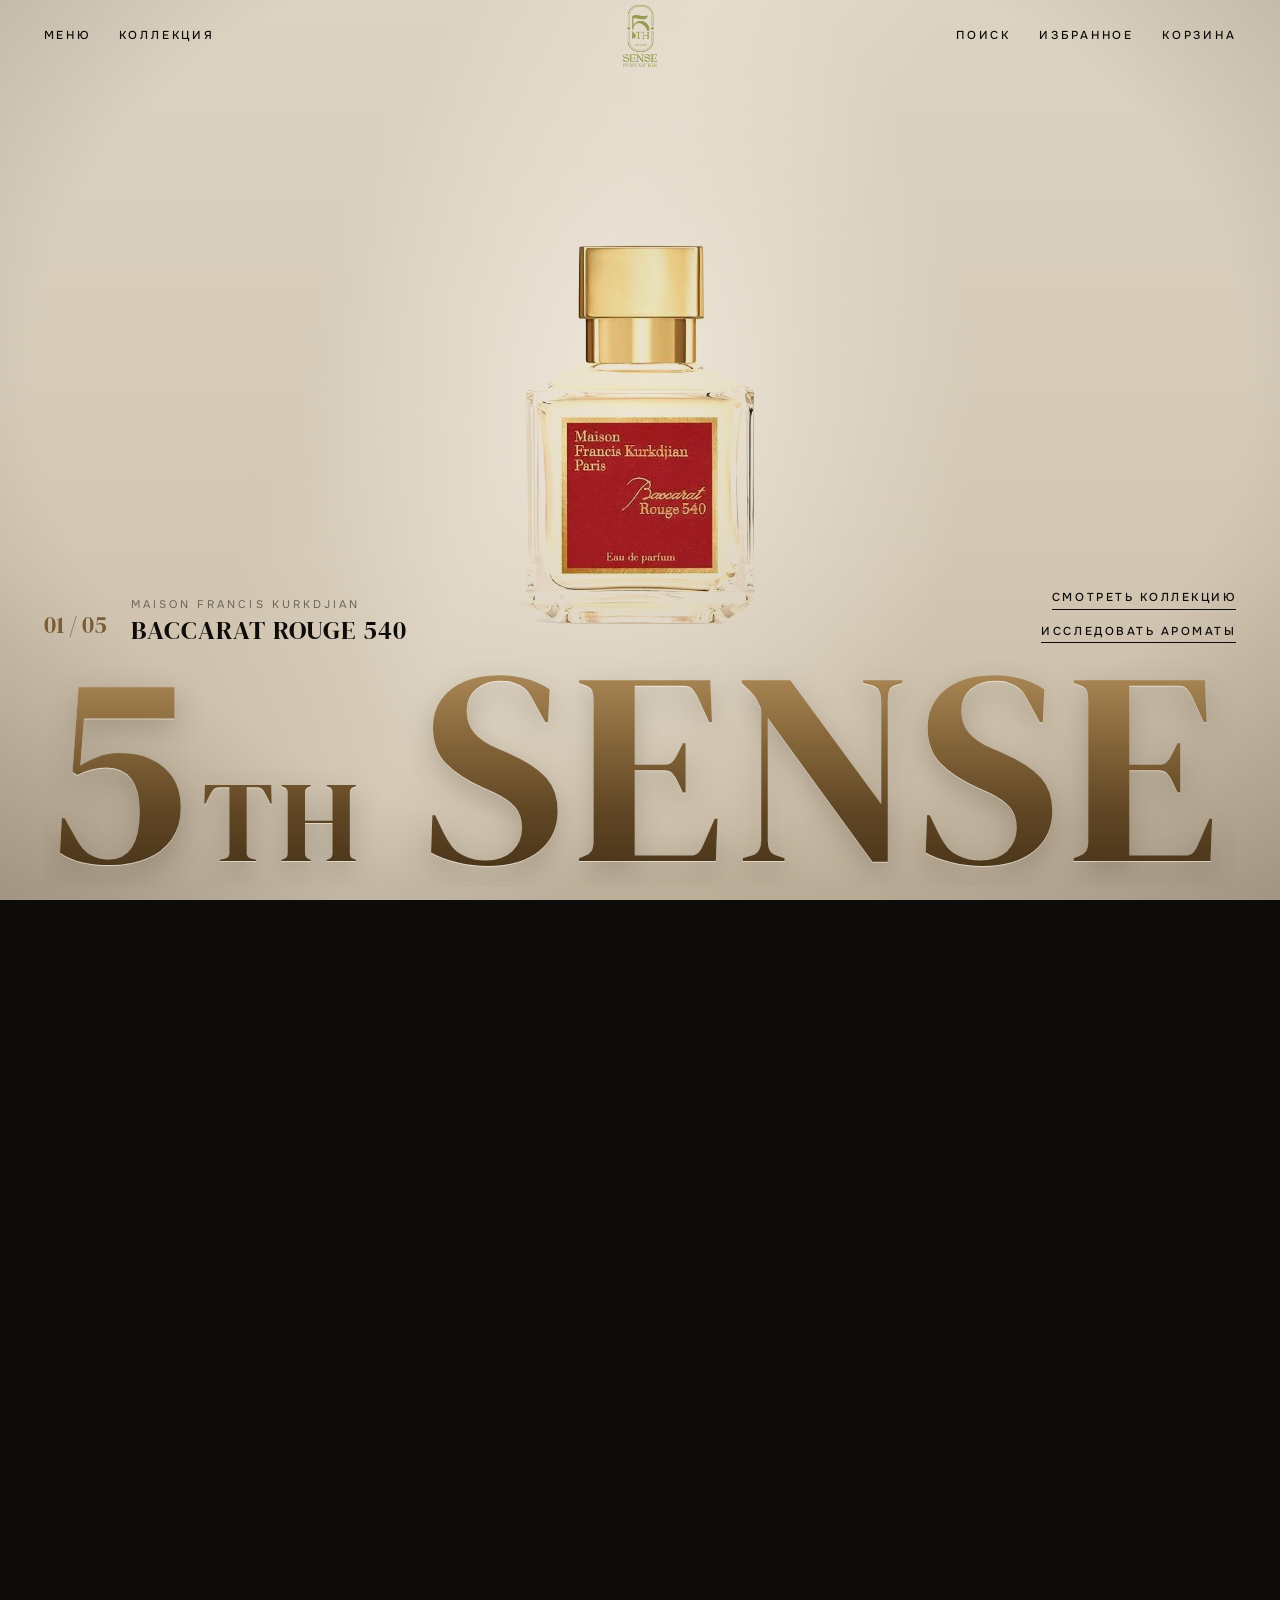
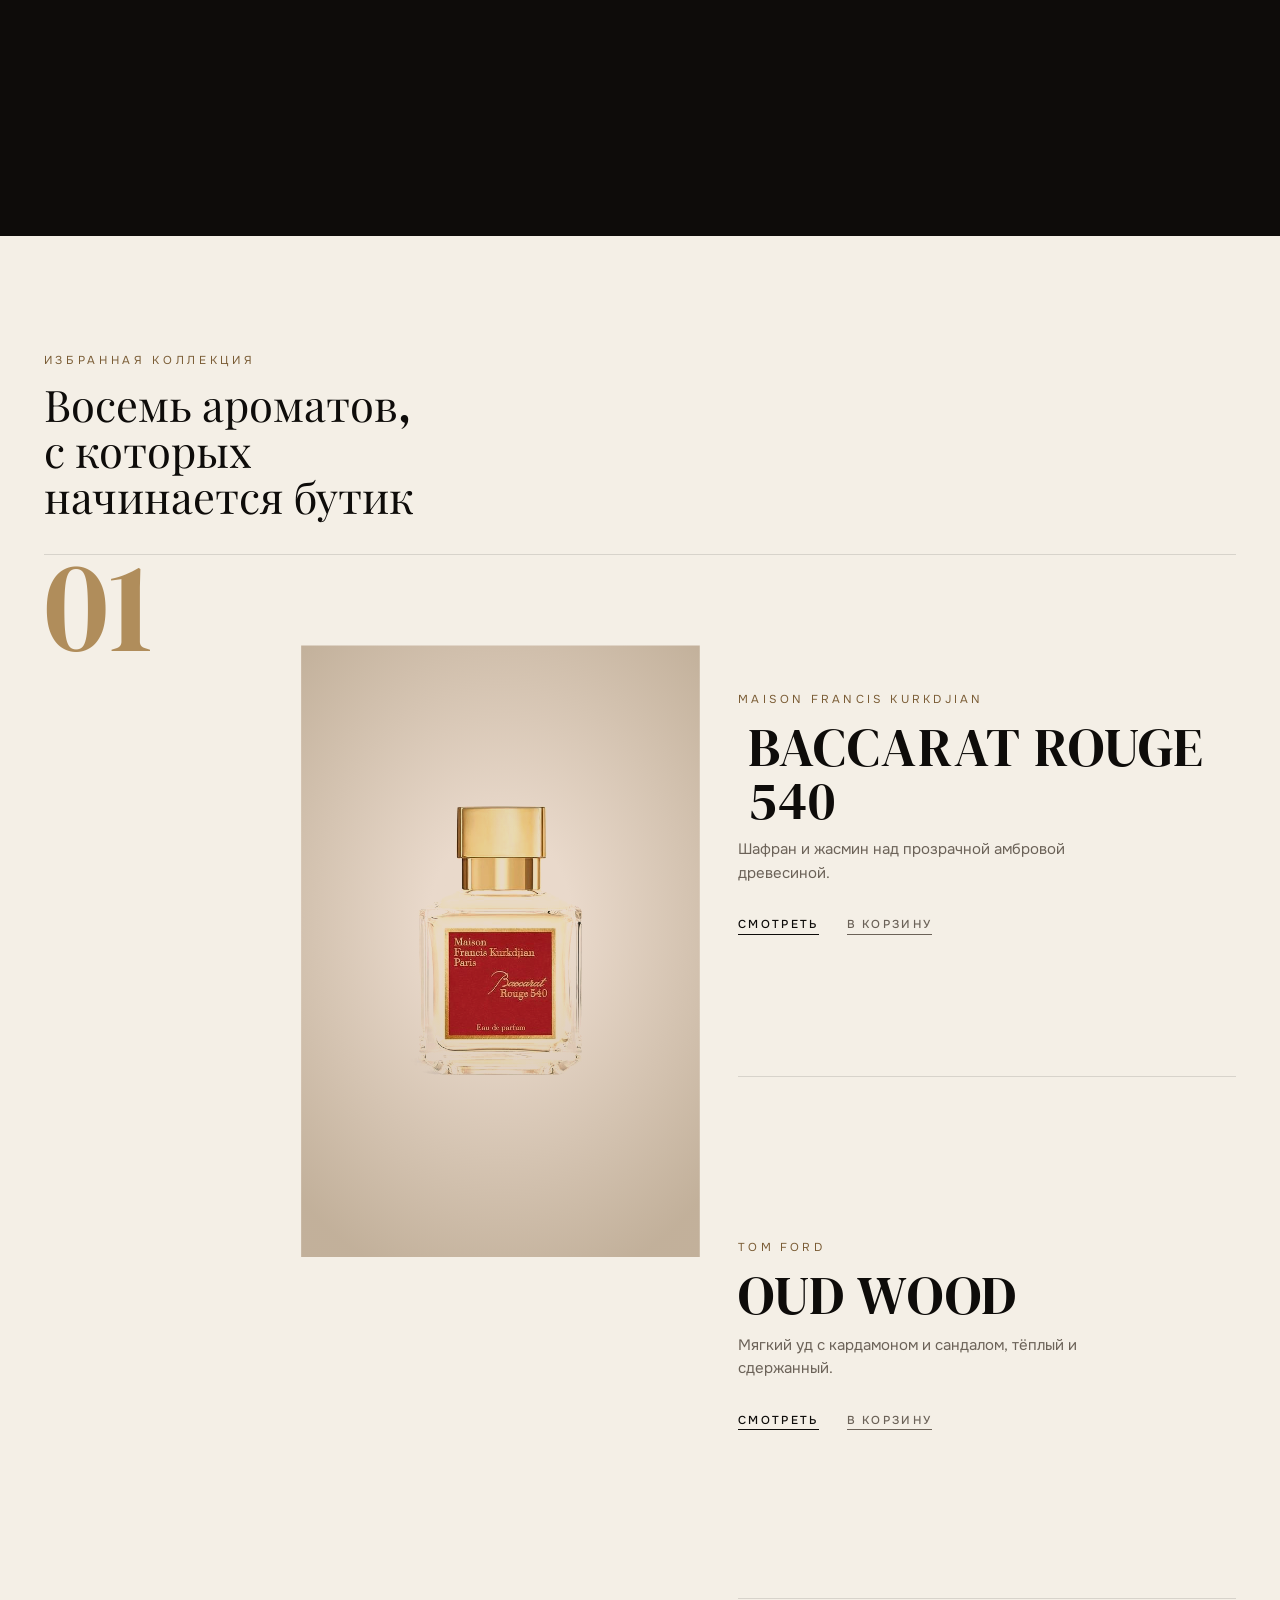
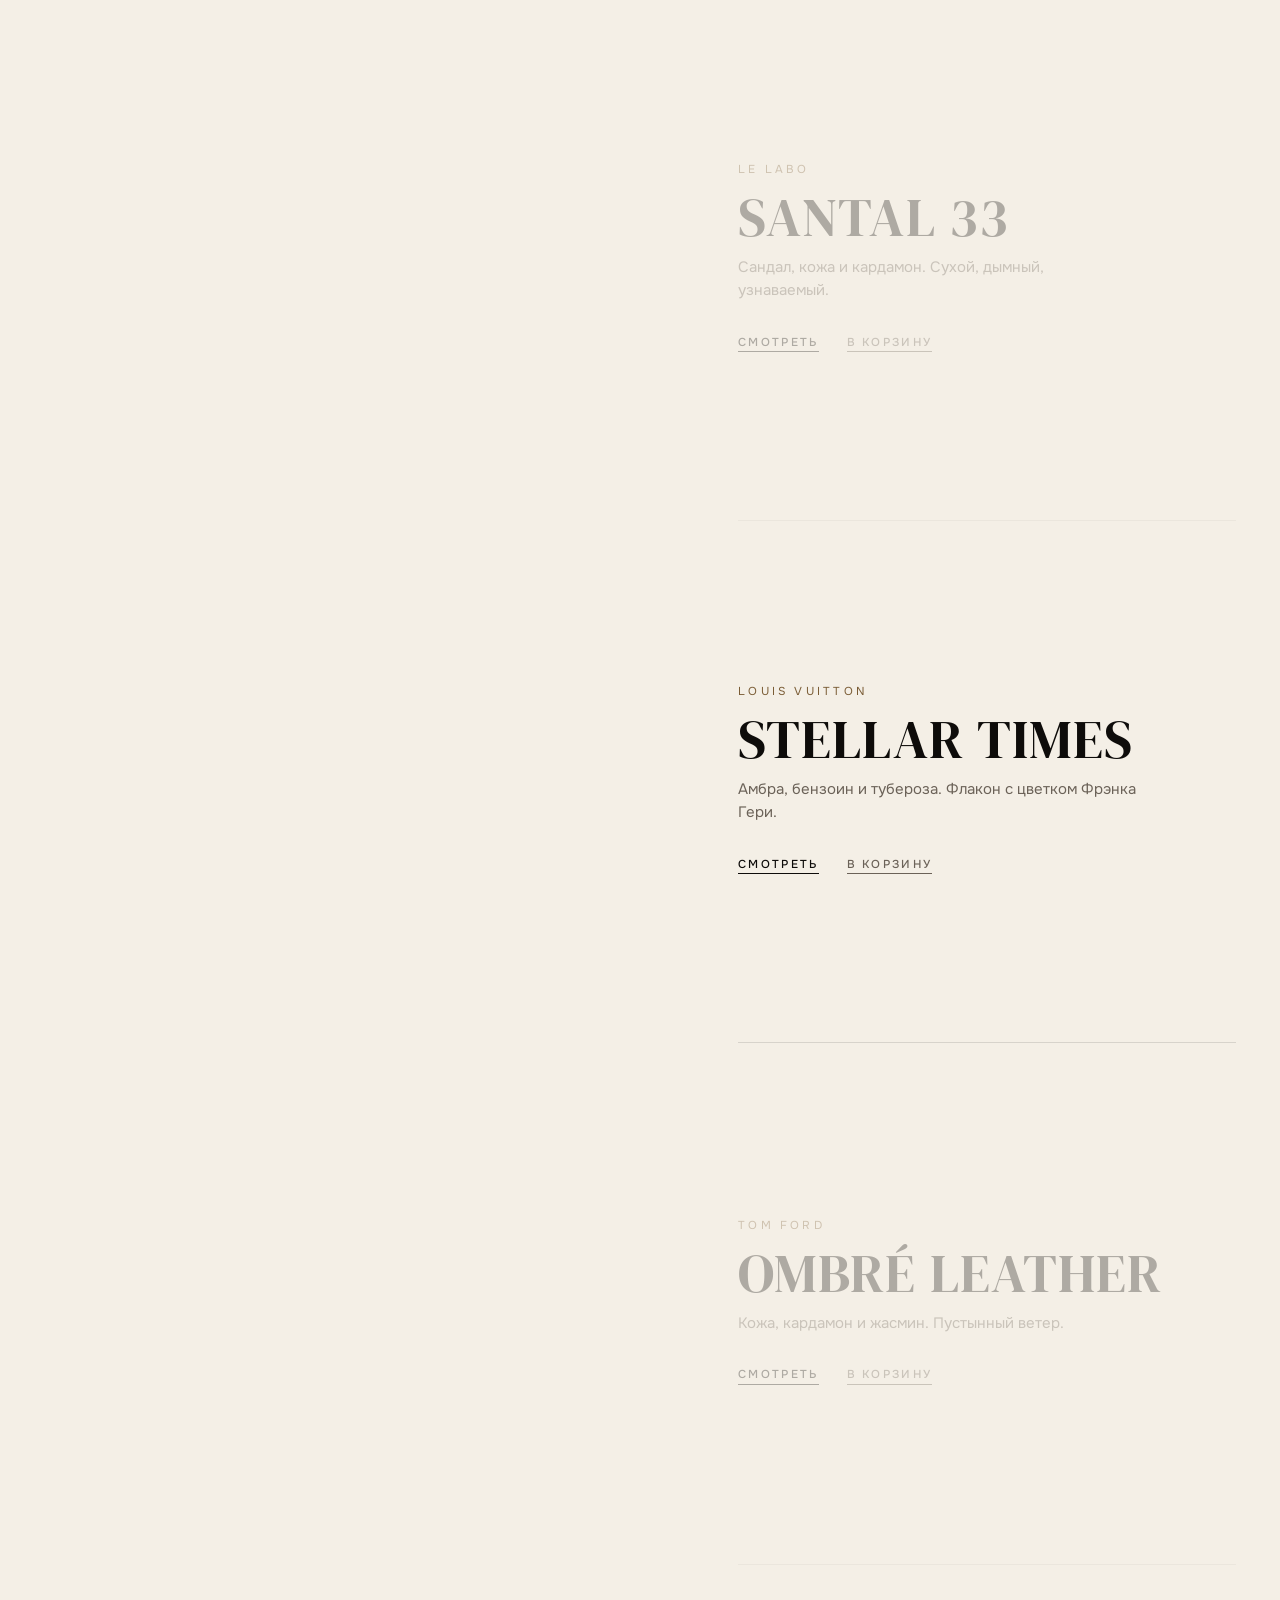
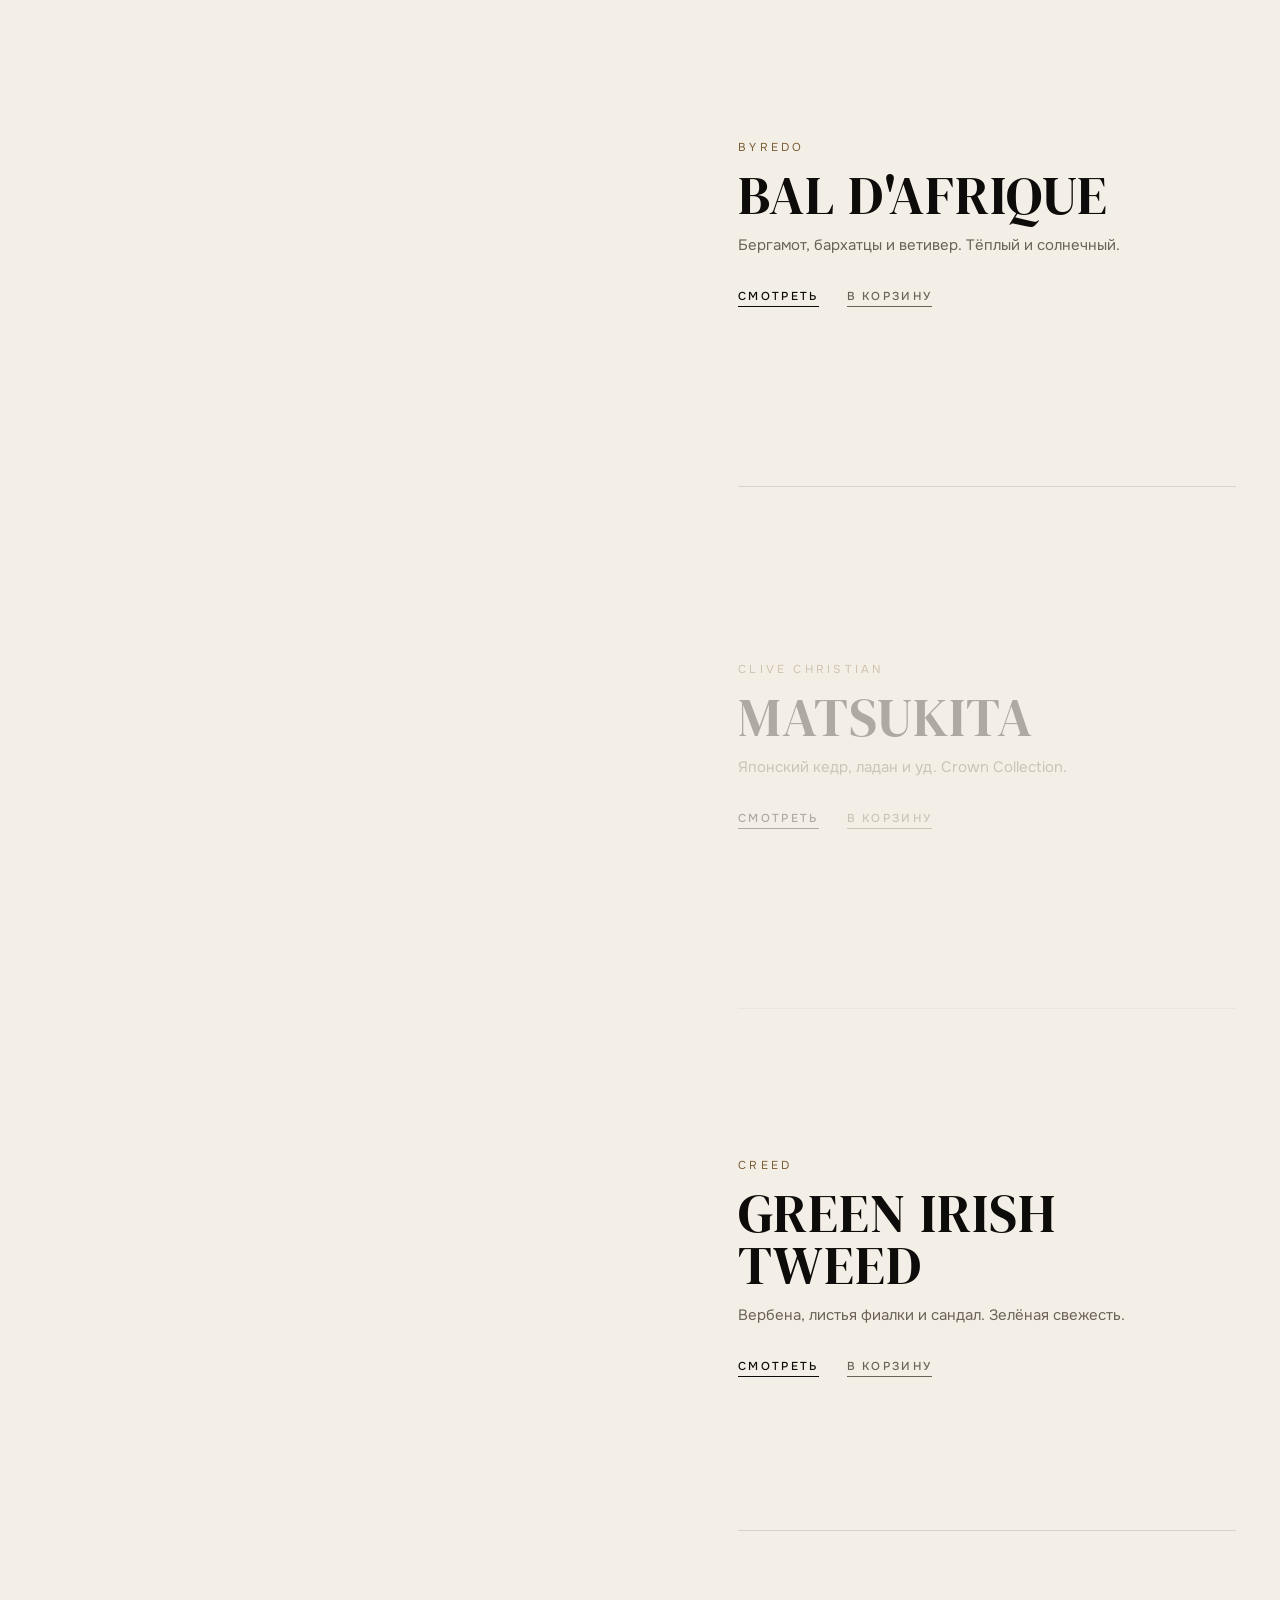
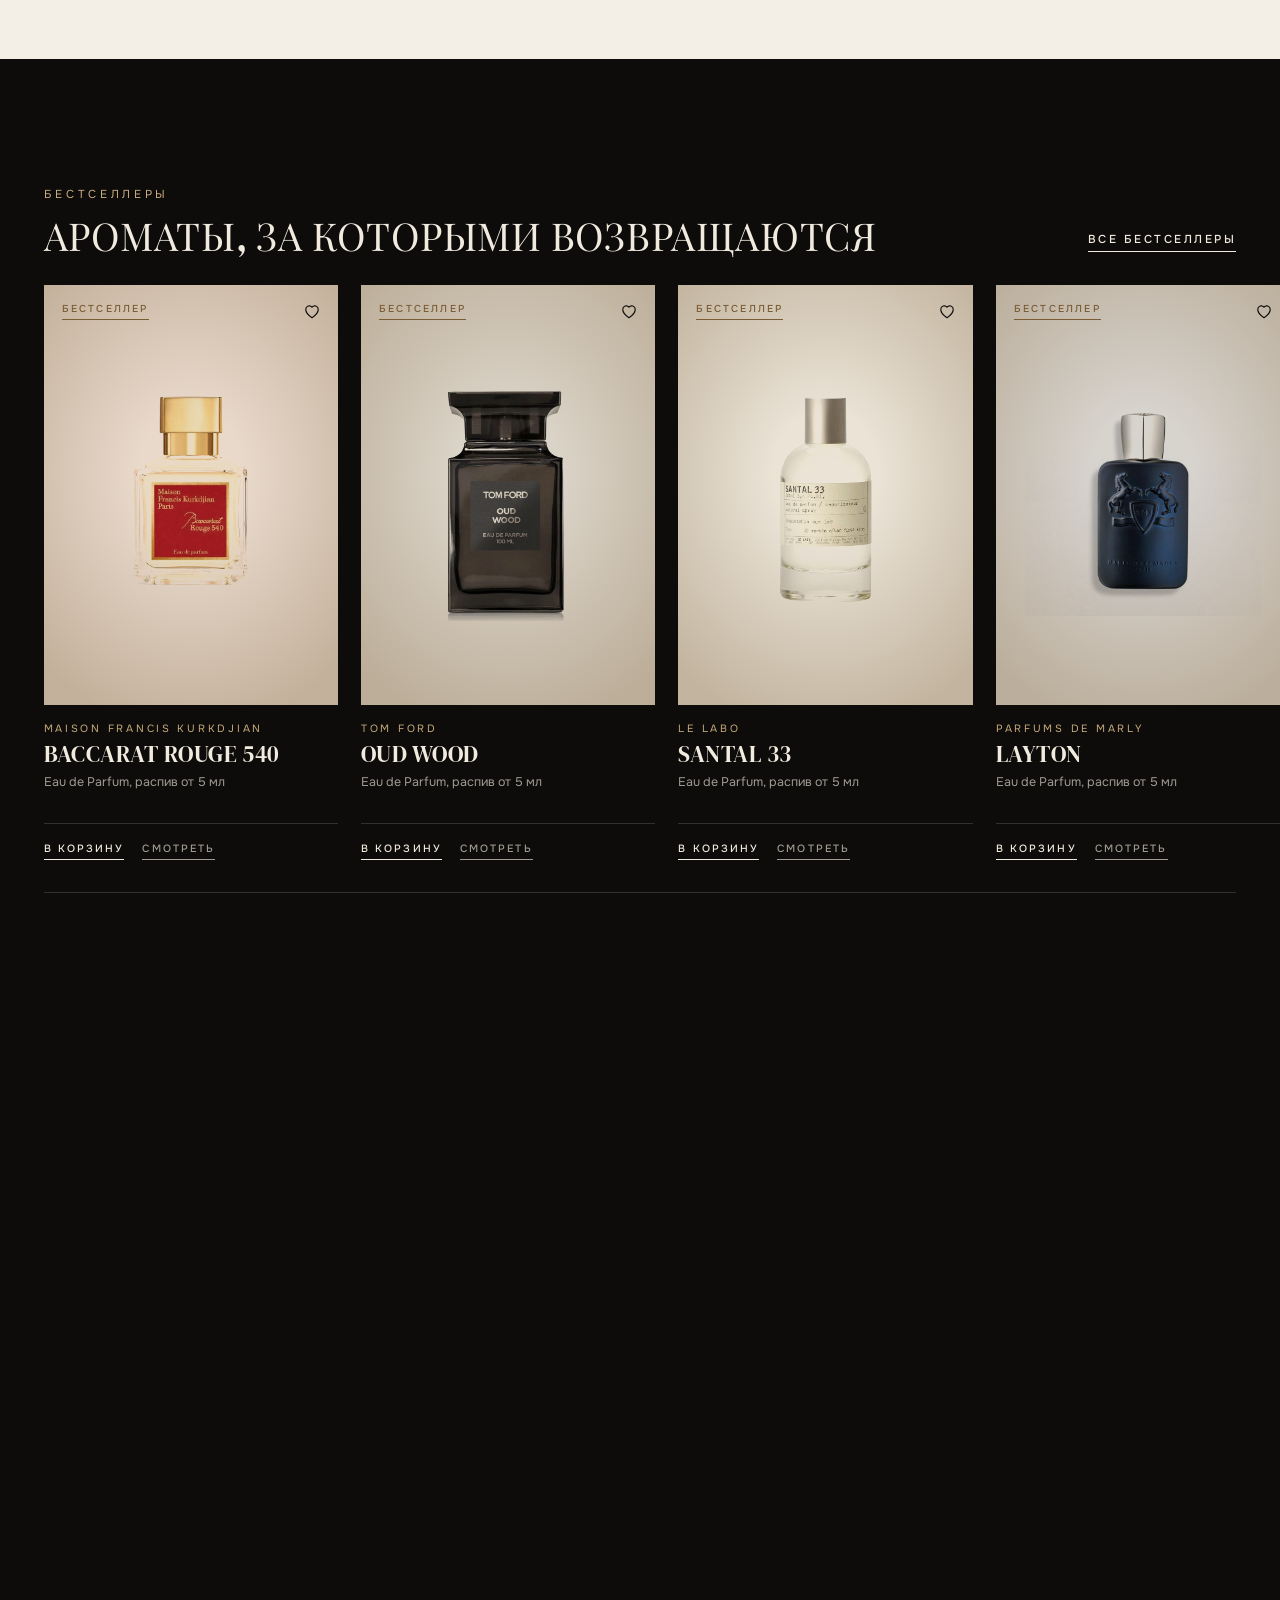
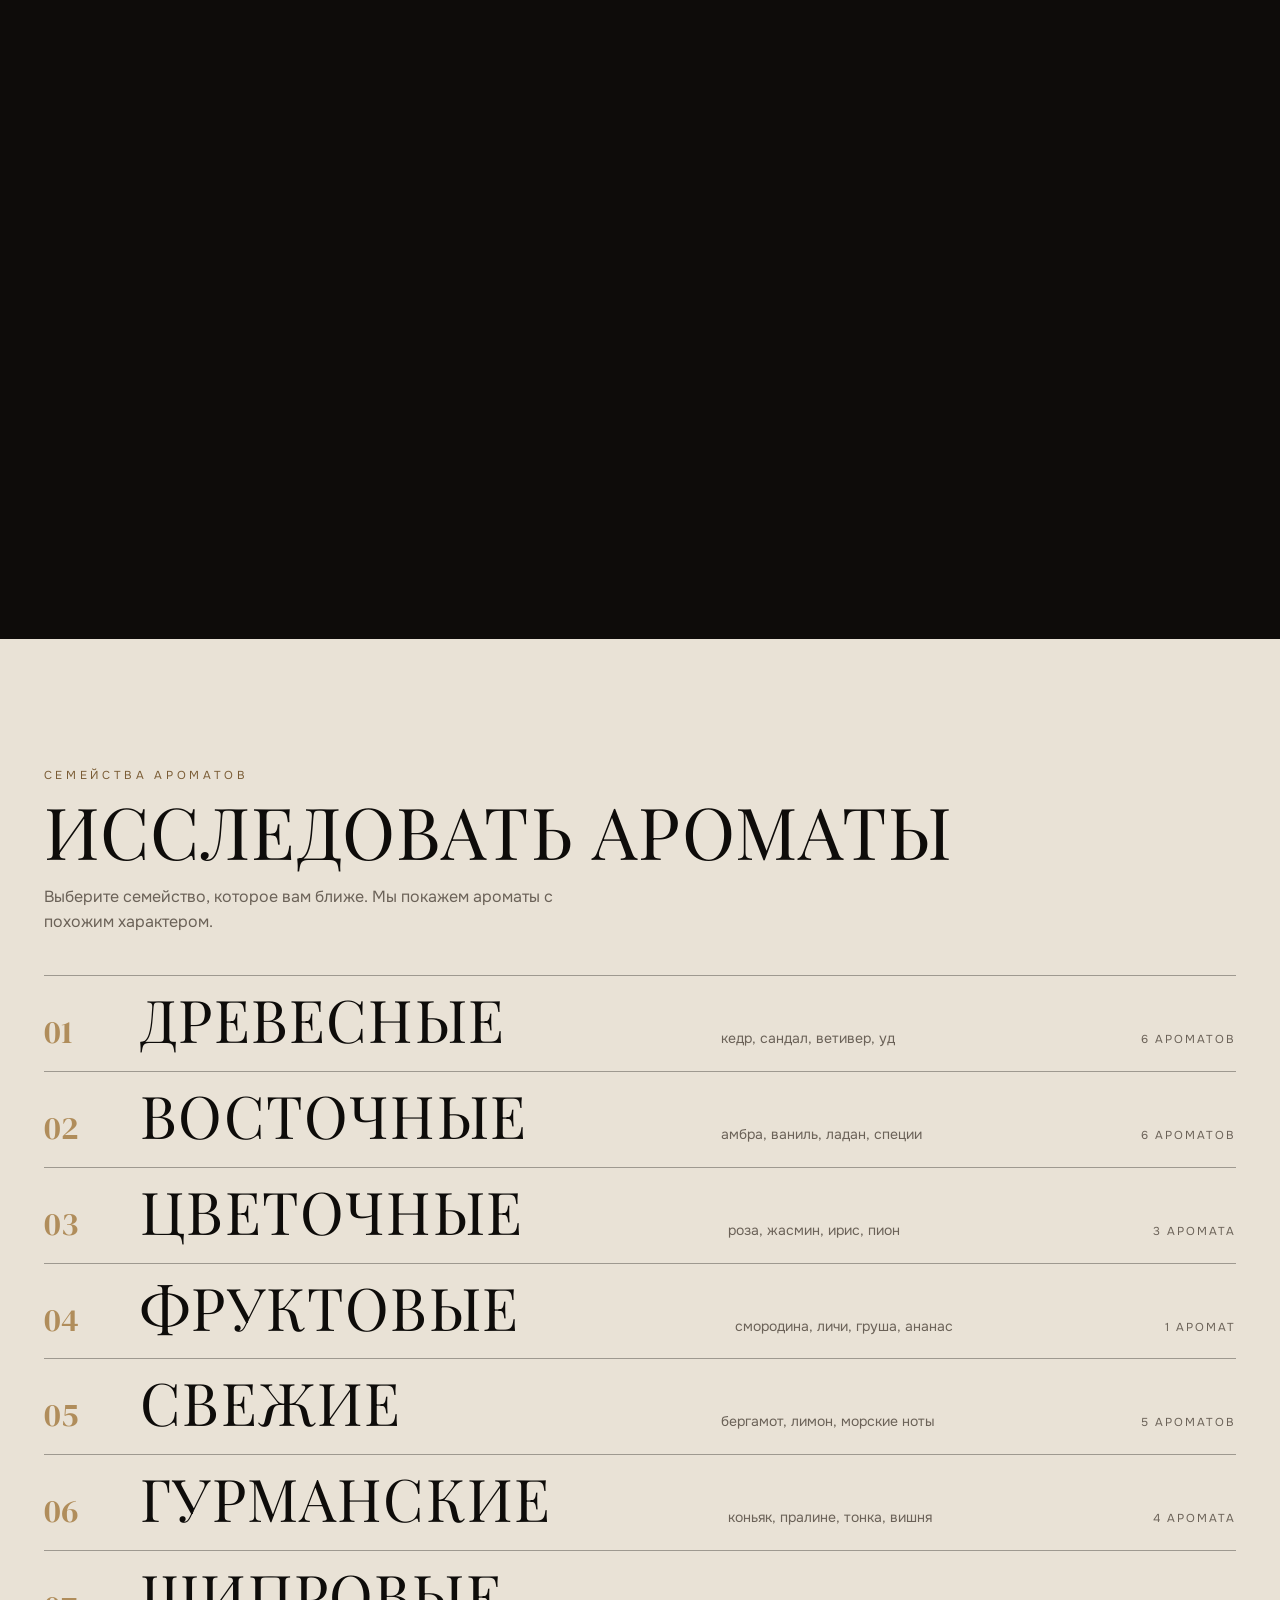
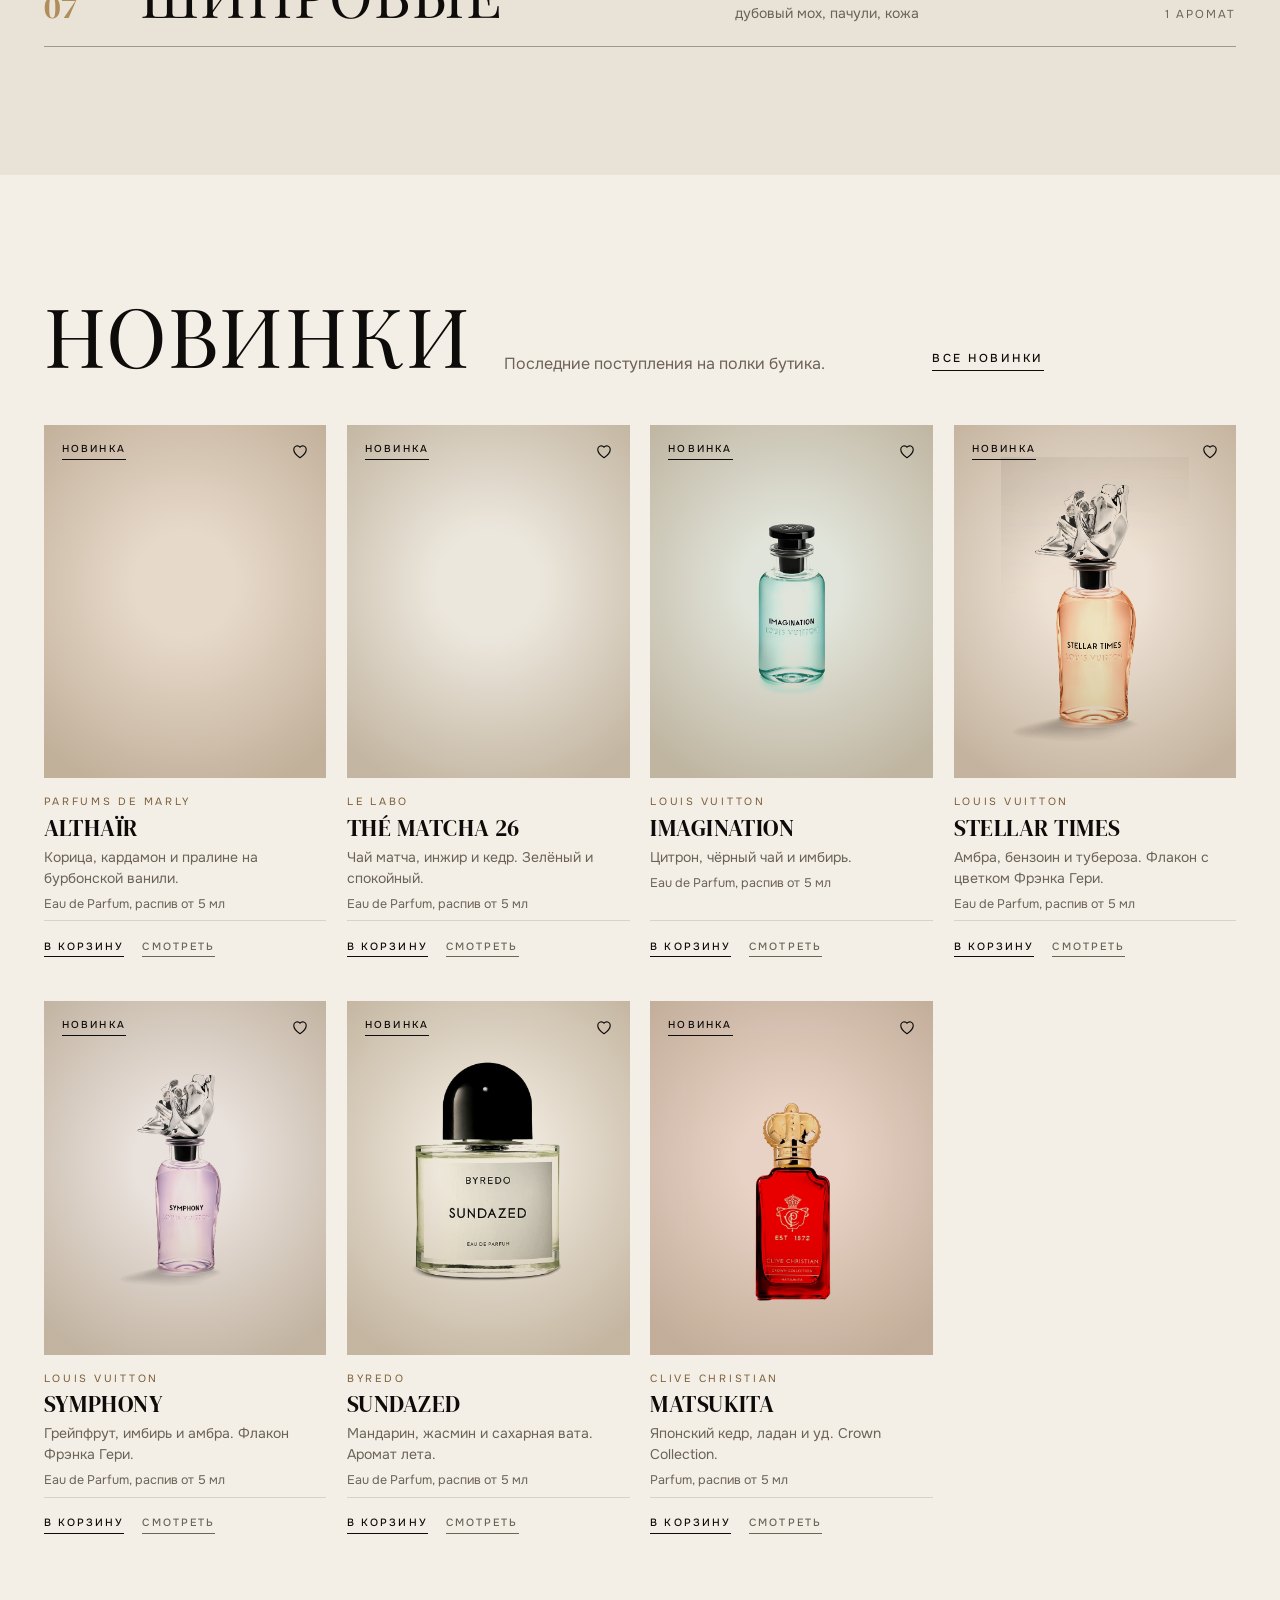
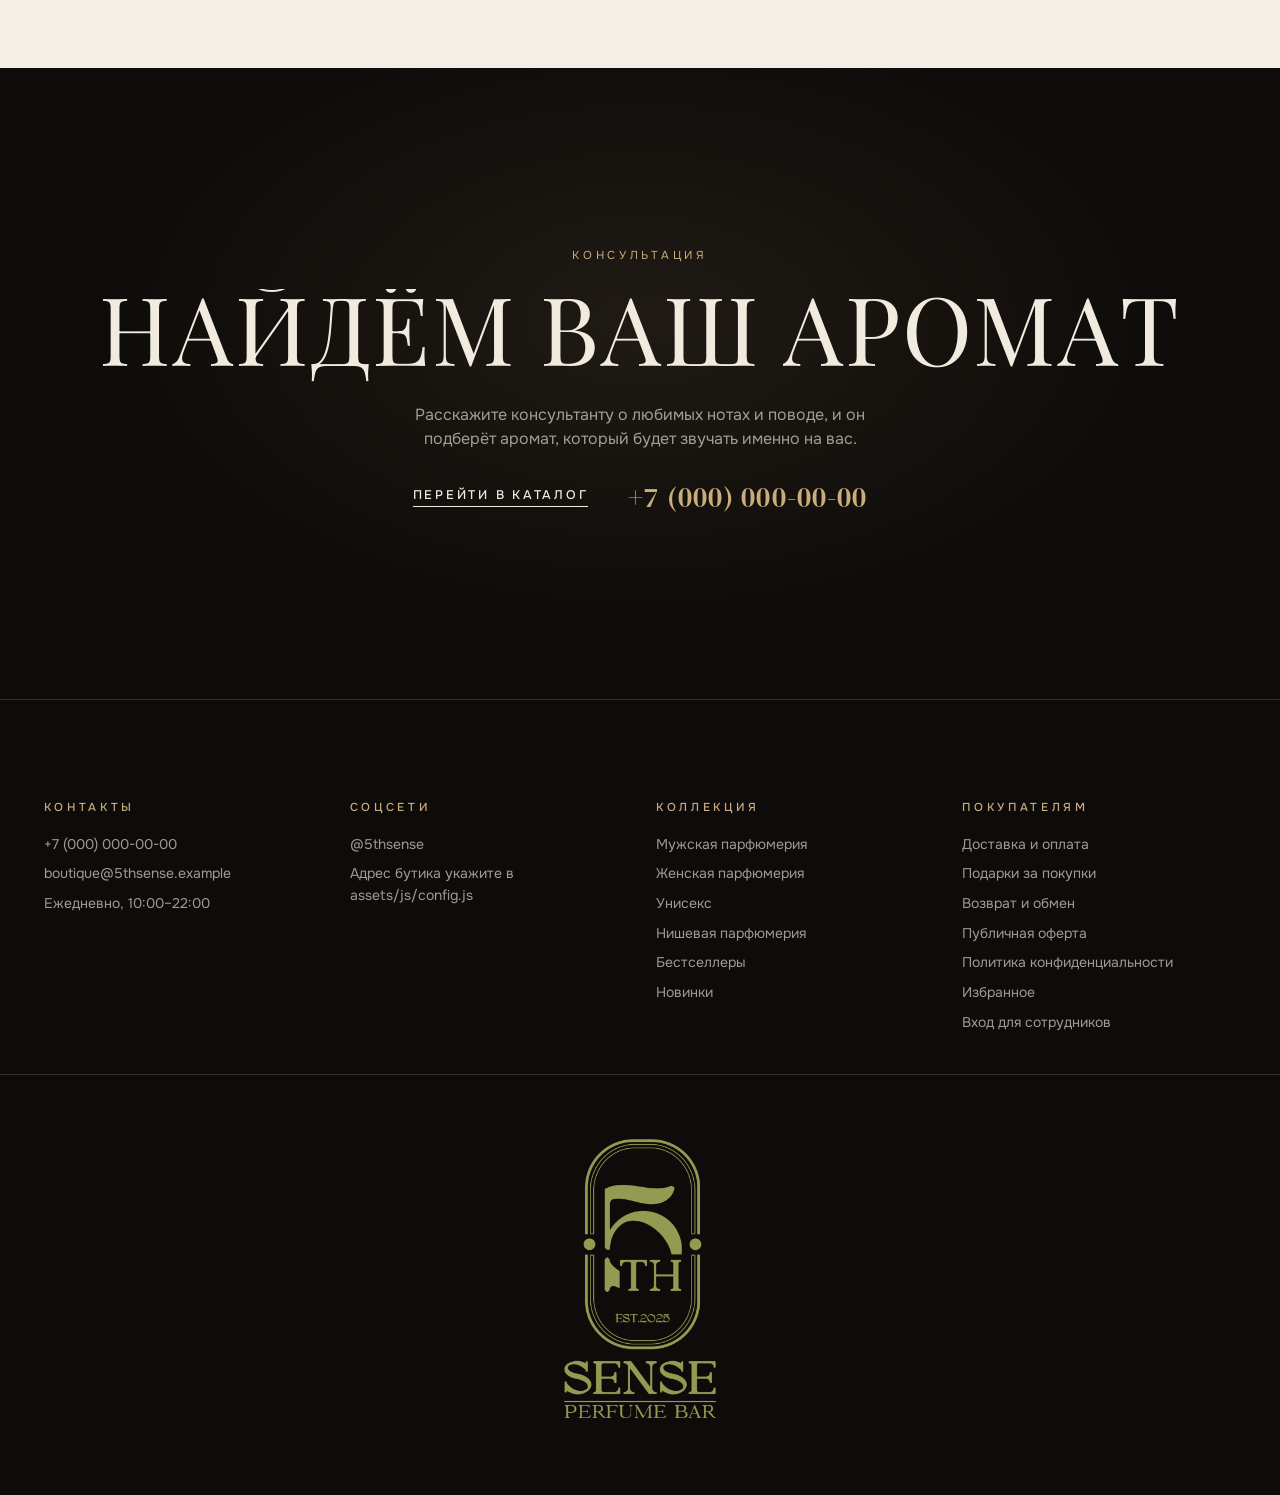
==== index.html @ e0ef043e "Касса: новый экран PIN-кода, QR-код кассы, кнопка для iPhone - Экран PIN-кода в стиле бренда: тёмная" ====
<!doctype html>
<html lang="ru">
<head>
<meta charset="utf-8">
<meta name="viewport" content="width=device-width, initial-scale=1, viewport-fit=cover">
<title>5th SENSE</title>
<meta name="description" content="5th SENSE — бутик селективной и нишевой парфюмерии. Оригинальные ароматы мировых парфюмерных домов, консультация и доставка.">
<meta name="theme-color" content="#0e0c0a">
<!-- Сайт всегда светлый: без этого Chrome и другие браузеры на Android
     в тёмной теме сами затемняют страницу, и фото флаконов чернеют. -->
<meta name="color-scheme" content="only light">
<link rel="icon" href="assets/img/favicon.svg" type="image/svg+xml">
<link rel="icon" href="assets/icons/favicon-32.png" sizes="32x32" type="image/png">
<!-- Приложение (PWA): установка на главный экран телефона -->
<link rel="manifest" href="manifest.webmanifest">
<script>/* Касса ставится отдельным приложением со своим манифестом. ?app=kassa — ссылка «Открыть в Chrome» из приложения. */ (function () { var k = location.hash === '#kassa' || /[?&]app=kassa/.test(location.search); if (!k) return; document.querySelector('link[rel="manifest"]').href = 'kassa.webmanifest'; if (location.hash !== '#kassa') history.replaceState(null, '', location.pathname + '#kassa'); })();</script>
<link rel="apple-touch-icon" href="assets/icons/apple-touch-icon.png">
<meta name="apple-mobile-web-app-capable" content="yes">
<meta name="mobile-web-app-capable" content="yes">
<meta name="apple-mobile-web-app-status-bar-style" content="black-translucent">
<meta name="apple-mobile-web-app-title" content="5th SENSE">
<link rel="preconnect" href="https://fonts.googleapis.com">
<link rel="preconnect" href="https://fonts.gstatic.com" crossorigin>
<link rel="stylesheet" href="https://fonts.googleapis.com/css2?family=DM+Serif+Display&family=Playfair+Display:wght@600&family=Onest:wght@300;400;500;600&display=swap">
<link rel="stylesheet" href="assets/css/style.css">
<script type="application/ld+json">{"@context":"https://schema.org","@type":"Organization","name":"5th SENSE","slogan":"Perfume Bar","foundingDate":"2025"}</script>
</head>
<body>
<div class="intro" id="intro" hidden aria-hidden="true">
  <img class="intro-logo" src="assets/img/logo-intro.png" alt="" width="520" height="962" decoding="async">
  <span class="intro-count" data-intro-count>000</span>
</div>
<div class="curtain" id="curtain" aria-hidden="true"><img class="curtain-logo" src="assets/img/logo-intro.png" alt="" width="520" height="962" decoding="async"></div>
<a class="skip-link" href="#view">Перейти к содержимому</a>
<header class="site-header" id="site-header"></header>
<main id="view" class="view" tabindex="-1"></main>
<footer class="site-footer" id="site-footer"></footer>

<div class="layer layer--menu" id="site-menu" hidden></div>
<div class="layer layer--drawer" id="cart-drawer" hidden></div>
<div class="layer layer--search" id="search-layer" hidden></div>
<div class="toasts" id="toasts" aria-live="polite"></div>

<noscript><p class="noscript">Для работы магазина включите JavaScript в браузере.</p></noscript>

<script src="assets/js/telegram.js"></script>
<script src="assets/js/config.js"></script>
<script src="assets/js/data.js"></script>
<script src="assets/js/bottle.js"></script>
<script src="assets/js/store.js"></script>
<script src="assets/js/api.js"></script>
<script src="assets/js/motion.js"></script>
<script src="assets/js/ui.js"></script>
<script src="assets/js/qr.js"></script>
<script src="assets/js/views/home.js"></script>
<script src="assets/js/views/catalog.js"></script>
<script src="assets/js/views/product.js"></script>
<script src="assets/js/views/checkout.js"></script>
<script src="assets/js/views/pages.js"></script>
<script src="assets/js/importer.js"></script>
<script src="assets/js/views/admin.js"></script>
<script src="assets/js/views/kassa.js"></script>
<script src="assets/js/pwa.js"></script>
<script src="assets/js/app.js"></script>
</body>
</html>
---- assets/css/style.css ----
/* =========================================================
   5th SENSE Perfume Bar — визуальный язык
   Направление: вывеска бутика. Тёплый ivory камня, глубокий чёрный,
   благородное матовое золото в акцентах, мягкий боковой свет.
   Заголовки: DM Serif Display (латиница) и Playfair Display (кириллица),
   DM Serif Display для логотипа, Onest для текста.
   ========================================================= */
:root {
  /* Палитра */
  --ink: #0e0c0a;            /* глубокий тёплый чёрный */
  --ink-2: #16130f;
  --paper: #f4efe6;          /* ivory */
  --sheet: #faf7f1;
  --paper-2: #e9e2d6;        /* светлый камень */
  --stone: #d9cfbf;
  --gold: #b08d5b;           /* матовое золото: линии, знаки, крупный логотип */
  --gold-soft: #c9ad7d;      /* золото на чёрном */
  --gold-deep: #7a5c35;      /* золото для текста на светлом */
  --brand: var(--gold-deep);
  --brand-deep: #5f4628;
  --brand-soft: var(--gold-soft);
  --ink-soft: #6b6258;
  --on-dark: #f1eadf;
  --on-dark-soft: rgba(241, 234, 223, 0.64);
  --line: rgba(14, 12, 10, 0.12);
  --line-strong: rgba(14, 12, 10, 0.34);
  --line-dark: rgba(241, 234, 223, 0.16);
  --line-gold: rgba(176, 141, 91, 0.5);
  --focus-ring: rgba(122, 92, 53, 0.18);
  --blue: var(--ink);        /* имя из прежней версии, используется админкой */
  --on-blue: var(--on-dark);
  --ok: #4d6a45;
  --warn: #94672b;
  --error: #a0402a;

  /* Шрифты */
  --ff: 'Onest', 'Helvetica Neue', Arial, sans-serif;
  --ff-display: 'DM Serif Display', 'Playfair Display', Georgia, serif;
  /* В DM Serif Display нет кириллицы: русские буквы берёт Playfair Display 600, близкий по толщине и контрасту */
  --ff-serif: 'DM Serif Display', 'Playfair Display', Georgia, 'Times New Roman', serif;

  /* Ритм и движение */
  --gutter: clamp(16px, 3.4vw, 48px);
  --max: 1440px;
  --header-h: 72px;
  --ease: cubic-bezier(0.16, 1, 0.3, 1);
  --ease-io: cubic-bezier(0.76, 0, 0.24, 1);

  color-scheme: only light; /* запрещает браузеру перекрашивать сайт в «тёмную тему» */
}

*, *::before, *::after { box-sizing: border-box; }
html { -webkit-text-size-adjust: 100%; scroll-padding-top: calc(var(--header-h) + 16px); }
body { margin: 0; background: var(--paper); color: var(--ink); font-family: var(--ff); font-size: 16px; line-height: 1.55; -webkit-font-smoothing: antialiased; font-feature-settings: 'lnum' 1; font-synthesis: none; overflow-x: hidden; }
body.has-layer, body.filters-locked, body.is-intro { overflow: hidden; }
img, svg { display: block; max-width: 100%; }
a { color: inherit; text-decoration: none; }
button, input, select, textarea { font: inherit; color: inherit; }
button { cursor: pointer; background: none; border: 0; padding: 0; }
h1, h2, h3 { font-weight: 400; line-height: 1; margin: 0; text-wrap: balance; }
p { margin: 0; }
[hidden] { display: none !important; }
:focus-visible { outline: 2px solid var(--brand); outline-offset: 3px; }
h1[tabindex="-1"]:focus { outline: none; }
[data-head="dark"] :focus-visible, .page-head :focus-visible, .site-footer :focus-visible, .layer :focus-visible, .summary :focus-visible { outline-color: var(--gold-soft); }
.svg-defs { position: absolute; width: 0; height: 0; overflow: hidden; }
.visually-hidden { position: absolute !important; width: 1px; height: 1px; overflow: hidden; clip: rect(0 0 0 0); white-space: nowrap; }
.selectable { user-select: all; }
.skip-link { position: fixed; left: 16px; top: -60px; z-index: 200; background: var(--ink); color: var(--on-dark); padding: 10px 16px; transition: top 0.3s; }
.skip-link:focus { top: 12px; }
.noscript { padding: 120px var(--gutter); text-align: center; }
.kicker { font-size: 11.5px; letter-spacing: 0.32em; text-transform: uppercase; color: var(--gold-deep); }
[data-head="dark"] .kicker, .page-head .kicker { color: var(--gold-soft); }

/* ---------- Сцена для фото флакона ----------
   Тёплый камень темнее страницы и мягкий свет в центре за флаконом:
   плитка отделяется от фона, белый фон фото растворяется в сцене (multiply): стекло и блики флакона остаются видны. */
.menu-shot, .stack-item, .pcard-media, .pcard-img, .pd-stage, .stage-media, .irow-img, .cart-thumb, .summary-thumb, .search-thumb {
  --scene-light: var(--tint, #ece6db);
  --scene: radial-gradient(ellipse 74% 62% at 50% 45%, var(--scene-light) 0%, var(--scene-light) 24%, color-mix(in srgb, var(--scene-light) 40%, #a8957a) 100%);
}

/* Ячейка с фото имеет точную высоту, чтобы высокое фото вписывалось целиком, а не растягивало ячейку */
.menu-shot, .stack-item, .irow-img { grid-template: minmax(0, 1fr) / minmax(0, 1fr); }
.menu-shot img, .stack-item img, .irow-img img, .pcard-img img, .stage-media img { min-width: 0; min-height: 0; max-width: 100%; max-height: 100%; }

/* ---------- Знаки бренда ---------- */
.logo { display: inline-grid; justify-items: center; gap: 3px; line-height: 1; white-space: nowrap; }
.logo-word { font-family: var(--ff-display); font-weight: 400; font-size: 18px; letter-spacing: 0.12em; text-transform: uppercase; }
.logo-th { font-size: 0.62em; vertical-align: baseline; margin: 0 0.06em 0 0.04em; letter-spacing: 0.06em; }
.logo-sub { font-size: 7.5px; letter-spacing: 0.5em; text-transform: uppercase; margin-right: -0.5em; opacity: 0.75; }
.wordmark { display: inline-block; font-family: var(--ff-display); font-weight: 400; text-transform: uppercase; letter-spacing: 0.02em; line-height: 0.78; white-space: nowrap; }
.wm-th { font-size: 0.42em; letter-spacing: 0.04em; vertical-align: baseline; margin-left: 0.04em; }
.wm-gap { display: inline-block; width: 0.22em; }
.brand-line { display: flex; align-items: center; justify-content: center; gap: 1.4em; font-family: var(--ff); font-size: 12px; font-weight: 400; letter-spacing: 0.62em; text-transform: uppercase; line-height: 1;  white-space: nowrap; }
.brand-line i { flex: 0 1 72px; height: 1px; background: currentColor; opacity: 0.7; }
.brand-line i:first-child { margin-right: -0.62em; }
.emblem { width: 100%; height: auto; overflow: visible; }
.emblem text, .emblem .em-dot, .emblem .em-star { fill: currentColor; }
.emblem .em-frame { fill: none; stroke: currentColor; stroke-width: 1.6; }
.emblem .em-frame--in { stroke-width: 0.8; opacity: 0.8; }
.emblem .em-5 { font-family: var(--ff-display); font-weight: 400; font-size: 42px; }
.emblem .em-th { font-family: var(--ff-display); font-weight: 400; font-size: 8px; letter-spacing: 0.14em; }

/* ---------- Кнопки ---------- */
.pill {
  display: inline-flex; align-items: center; justify-content: center; gap: 8px;
  min-height: 42px; padding: 0 20px; border: 1px solid currentColor; border-radius: 0;
  font-size: 11.5px; font-weight: 500; letter-spacing: 0.2em; text-transform: uppercase; line-height: 1.2; white-space: nowrap;
  transition: background-color 0.5s var(--ease), color 0.5s var(--ease), border-color 0.5s var(--ease), transform 0.5s var(--ease);
}
.pill--lg { min-height: 52px; padding: 0 26px; font-size: 12.5px; }
.pill--block { width: 100%; }
.pill--grow { flex: 1 1 auto; }
.pill--brand, .pill--ink { background: var(--ink); color: var(--on-dark); border-color: var(--ink); }
.pill--brand:hover, .pill--ink:hover { background: var(--gold-deep); border-color: var(--gold-deep); }
.pill:not(.pill--brand):not(.pill--ink):hover { background: var(--ink); color: var(--on-dark); border-color: var(--ink); }
[data-head="dark"] .pill:not(.pill--brand):not(.pill--ink):hover { background: transparent; color: var(--gold-soft); border-color: var(--gold-soft); }
[data-head="dark"] .pill--brand, [data-head="dark"] .pill--ink { background: var(--on-dark); color: var(--ink); border-color: var(--on-dark); }
[data-head="dark"] .pill--brand:hover, [data-head="dark"] .pill--ink:hover { background: var(--gold-soft); border-color: var(--gold-soft); color: var(--ink); }
.pill:disabled { opacity: 0.4; cursor: not-allowed; }
.pill.is-pulse, .btn.is-pulse { animation: stamp 0.6s var(--ease); }
@keyframes stamp { 40% { transform: scale(0.95); } }

/* Прежние кнопки: оформление заказа, админка */
.btn { display: inline-flex; align-items: center; justify-content: center; gap: 8px; min-height: 48px; padding: 0 24px; border-radius: 0; font-size: 12px; font-weight: 500; letter-spacing: 0.18em; text-transform: uppercase; line-height: 1.2; text-align: center; transition: background-color 0.45s var(--ease), color 0.45s var(--ease), border-color 0.45s var(--ease); }
.btn svg { width: 18px; height: 18px; fill: none; stroke: currentColor; stroke-width: 1.5; }
.btn--primary { background: var(--ink); color: var(--on-dark); border: 1px solid var(--ink); }
.btn--primary:hover { background: var(--gold-deep); border-color: var(--gold-deep); }
.btn--outline { border: 1px solid var(--ink); color: var(--ink); }
.btn--outline:hover { background: var(--ink); color: var(--on-dark); }
.btn--sm { min-height: 40px; padding: 0 14px; font-size: 11.5px; }
.btn--lg { min-height: 56px; }
.btn--block { width: 100%; }
.btn--grow { flex: 1 1 auto; }
.btn:disabled { opacity: 0.4; cursor: not-allowed; }

.text-link { font-size: 14px; border-bottom: 1px solid currentColor; padding-bottom: 2px; white-space: nowrap; transition: color 0.4s; }
.text-link:hover { color: var(--brand); }
.link-btn { color: var(--ink-soft); font-size: 13px; border-bottom: 1px solid transparent; transition: color 0.3s, border-color 0.3s; }
.link-btn:hover { color: var(--brand); border-color: currentColor; }
.icon-btn { position: relative; display: inline-grid; place-items: center; width: 44px; height: 44px; transition: color 0.3s; }
.icon-btn svg { width: 22px; height: 22px; fill: none; stroke: currentColor; stroke-width: 1.4; stroke-linecap: round; stroke-linejoin: round; }
.icon-btn:hover { color: var(--brand); }
.count { position: absolute; top: 5px; right: 3px; min-width: 18px; height: 18px; padding: 0 5px; border-radius: 9px; background: var(--gold-deep); color: var(--on-dark); font-size: 11px; line-height: 18px; text-align: center; }
.count--inline { position: static; margin-left: 4px; }
.chip { display: inline-flex; align-items: center; gap: 6px; min-height: 34px; padding: 0 12px; border: 1px solid var(--line-strong); font-size: 13px; transition: border-color 0.3s, color 0.3s; }
.chip:hover, .chip--active { border-color: var(--brand); color: var(--brand); }
.chip svg { width: 14px; height: 14px; fill: none; stroke: currentColor; stroke-width: 1.6; }
/* Метки на фото: текст с тонкой линией снизу, без плашки */
.tag-chip { display: inline-block; padding: 0 0 4px; border-bottom: 1px solid currentColor; color: var(--ink); font-size: 10px; font-weight: 500; letter-spacing: 0.22em; text-transform: uppercase; line-height: 1.2; }
.tag-chip--brand { color: var(--gold-deep); }
.tag-chip--out { color: var(--ink-soft); }

/* ---------- Движение: появление ---------- */
.reveal { opacity: 0; transform: translate3d(0, 34px, 0); transition: opacity 1.1s var(--ease), transform 1.3s var(--ease); transition-delay: calc(var(--i, 0) * 80ms); }
.reveal.is-in { opacity: 1; transform: none; }
.cw { display: inline-block; overflow: hidden; vertical-align: bottom; padding-bottom: 0.06em; margin-bottom: -0.06em; }
.c { display: inline-block; transform: translate3d(0, 105%, 0); transition: transform 1.1s var(--ease); transition-delay: calc(var(--ci, 0) * 26ms); }
.reveal.is-in .c, .pd.is-in .c { transform: none; }
[data-chars].reveal { opacity: 1; transform: none; }
.w { display: inline-block; }
.w .wi { opacity: 0.16; transition: opacity 0.6s var(--ease); }
.w.is-lit .wi { opacity: 1; }

/* ---------- Вступление ---------- */
.intro { position: fixed; inset: 0; z-index: 150; display: grid; place-items: center; align-content: center; gap: 22px; background: var(--ink); color: var(--on-dark); clip-path: inset(0 0 0 0); transition: clip-path 1.1s var(--ease-io); }
.intro.is-leaving { clip-path: inset(0 0 100% 0); }
/* Логотип бутика на заставке: проявляется и слегка поднимается */
.intro-logo { width: auto; height: min(58vh, 520px); max-width: 72vw; object-fit: contain; opacity: 0; transform: translate3d(0, 16px, 0) scale(0.97); animation: logoIn 1.3s var(--ease) 0.1s forwards; }
@keyframes logoIn { to { opacity: 1; transform: none; } }
.intro-count { position: absolute; right: var(--gutter); bottom: var(--gutter); font-family: var(--ff-serif); font-size: clamp(40px, 6vw, 80px); line-height: 1; font-variant-numeric: tabular-nums; }
@keyframes draw { to { stroke-dashoffset: 0; } }
@keyframes fadeIn { to { opacity: 1; } }
@keyframes riseIn { to { transform: none; } }

/* ---------- Шторка между страницами ---------- */
.curtain { position: fixed; inset: 0; z-index: 140; display: grid; place-items: center; background: var(--ink); color: var(--gold-soft); transform: translate3d(0, 100%, 0); pointer-events: none; }
.curtain.is-in { transform: none; transition: transform 0.56s var(--ease-io); pointer-events: auto; }
.curtain.is-in.is-out { transform: translate3d(0, -100%, 0); transition: transform 0.8s var(--ease-io); }
/* Логотип на шторке между страницами: чуть увеличивается, пока шторка закрывает экран */
.curtain-logo { width: auto; height: min(38vh, 320px); max-width: 60vw; object-fit: contain; opacity: 0; transform: scale(0.94); transition: opacity 0.4s ease, transform 0.9s var(--ease); }
.curtain.is-in .curtain-logo { opacity: 1; transform: none; transition-delay: 0.15s; }
.curtain.is-in.is-out .curtain-logo { opacity: 0; transform: translate3d(0, -24px, 0); transition: opacity 0.35s ease, transform 0.8s var(--ease-io); transition-delay: 0s; }

/* ---------- Курсор «Смотреть» ---------- */
.cursor { position: fixed; left: 0; top: 0; z-index: 130; pointer-events: none; }
.cursor-badge { position: absolute; left: 0; top: 0; width: 76px; height: 76px; border-radius: 50%; color: var(--ink); background: rgba(250, 246, 238, 0.5); backdrop-filter: blur(8px) saturate(1.15); -webkit-backdrop-filter: blur(8px) saturate(1.15); box-shadow: inset 0 0 0 1px rgba(176, 141, 91, 0.6), 0 10px 30px rgba(14, 12, 10, 0.1); transform: translate(-50%, -50%) scale(0); transition: transform 0.55s var(--ease); }
.cursor.is-on .cursor-badge { transform: translate(-50%, -50%) scale(1); }
/* Надпись бежит по кругу, в центре золотая точка */
.cursor-ring { position: absolute; inset: 0; width: 100%; height: 100%; animation: cursorSpin 12s linear infinite; }
.cursor-ring text { font-family: var(--ff); font-size: 8px; font-weight: 500; letter-spacing: 0.08em; fill: currentColor; }
.cursor-dot { position: absolute; left: 50%; top: 50%; width: 5px; height: 5px; margin: -2.5px 0 0 -2.5px; border-radius: 50%; background: var(--gold); box-shadow: 0 0 0 4px rgba(176, 141, 91, 0.18); transition: transform 0.4s var(--ease); }
.cursor.is-on .cursor-dot { animation: cursorPulse 2.4s var(--ease) infinite; }
@keyframes cursorSpin { to { transform: rotate(360deg); } }
@keyframes cursorPulse { 50% { box-shadow: 0 0 0 7px rgba(176, 141, 91, 0.08); } }

/* ---------- Шапка ---------- */
.site-header { position: fixed; inset: 0 0 auto 0; z-index: 50; padding-top: env(safe-area-inset-top, 0px); color: var(--ink); transition: color 0.5s var(--ease), background-color 0.5s var(--ease); }
.site-header[data-tone="dark"] { color: var(--on-dark); }
.site-header.is-scrolled[data-tone="dark"] { background: rgba(14, 12, 10, 0.86); backdrop-filter: blur(12px); -webkit-backdrop-filter: blur(12px); }
.site-header.is-scrolled[data-tone="light"] { background: rgba(244, 239, 230, 0.86); backdrop-filter: blur(12px); -webkit-backdrop-filter: blur(12px); }
.header-inner { height: var(--header-h); padding: 0 var(--gutter); display: grid; grid-template-columns: 1fr auto 1fr; align-items: center; gap: 16px; }
.header-left, .header-right { display: flex; align-items: center; gap: clamp(14px, 2.2vw, 32px); }
.header-right { justify-content: flex-end; }
.hl { position: relative; font-family: var(--ff); font-size: 11.5px; font-weight: 500; letter-spacing: 0.24em; text-transform: uppercase; line-height: 1; padding: 8px 0; white-space: nowrap; }
.hl::after { content: ''; position: absolute; left: 0; right: 0; bottom: 2px; height: 1px; background: currentColor; transform: scaleX(0); transform-origin: right; transition: transform 0.6s var(--ease); }
.hl:hover::after, .hl.is-active::after { transform: scaleX(1); transform-origin: left; }
.hl-count::before { content: ' ('; }
.hl-count::after { content: ')'; }
.header-mark { display: flex; align-items: center; gap: 10px; padding: 4px; transition: opacity 0.6s var(--ease), transform 0.6s var(--ease); }
/* Логотип бутика в центре шапки */
.header-logo { display: block; width: auto; height: calc(var(--header-h) - 10px); transition: transform 0.5s var(--ease); }
.header-mark:hover .header-logo { transform: scale(1.04); }

/* ---------- Слои ---------- */
.layer { position: fixed; inset: 0; z-index: 60; background: rgba(14, 12, 10, 0); transition: background-color 0.5s var(--ease); }
.layer.is-open { background: rgba(14, 12, 10, 0.5); }

.layer--menu.is-open { background: transparent; }
.menu-panel { position: absolute; inset: 0; display: grid; grid-template-rows: auto 1fr auto; padding: env(safe-area-inset-top, 0px) var(--gutter) calc(24px + env(safe-area-inset-bottom, 0px)); background: var(--ink); color: var(--on-dark); clip-path: inset(0 0 100% 0); transition: clip-path 0.9s var(--ease-io); overflow-y: auto; }
.layer.is-open .menu-panel { clip-path: inset(0 0 0 0); }
.menu-top { height: var(--header-h); display: flex; align-items: center; justify-content: space-between; }
.menu-note { font-family: var(--ff-display); font-size: 15px; letter-spacing: 0.22em; text-transform: uppercase; color: var(--gold-soft); }
.menu-grid { display: grid; grid-template-columns: minmax(0, 1.5fr) minmax(0, 1fr); gap: 40px; align-items: center; padding-block: 24px; }
.menu-links { display: flex; flex-direction: column; }
.menu-links a { display: grid; grid-template-columns: 48px minmax(0, 1fr); align-items: start; column-gap: 8px; padding: 4px 0; font-family: var(--ff-serif); font-size: clamp(28px, min(3.8vw, 6.2vh), 56px); line-height: 1.04; text-transform: uppercase; letter-spacing: 0.03em; opacity: 0; transform: translate3d(0, 40px, 0); transition: opacity 0.8s var(--ease), transform 0.9s var(--ease), color 0.4s; }
.layer.is-open .menu-links a { opacity: 1; transform: none; transition-delay: calc(0.25s + var(--i) * 0.05s); }
.menu-links a:hover { color: var(--gold-soft); }
.menu-num { font-family: var(--ff-display); font-size: 0.42em; line-height: 1; letter-spacing: 0.04em; color: var(--gold-soft); font-variant-numeric: lining-nums tabular-nums; text-align: left; margin-top: 0.74em; /* по центру первой строки названия */ }
.menu-shots { position: relative; aspect-ratio: 4 / 5; max-height: 64vh; justify-self: end; width: min(100%, 420px); }
.menu-shot-wrap { position: absolute; inset: 0; clip-path: inset(100% 0 0 0); transition: clip-path 0.9s var(--ease); }
.menu-shot-wrap.is-on { clip-path: inset(0 0 0 0); }
.menu-shot { position: absolute; inset: 0; display: grid; place-items: center; padding: 10%; background: var(--scene); }
.menu-shot img, .menu-shot svg { height: 100%; width: 100%; object-fit: contain; mix-blend-mode: multiply; }
.menu-foot { display: flex; flex-wrap: wrap; gap: 10px 28px; font-size: 13px; letter-spacing: 0.08em; text-transform: uppercase; padding-top: 18px; border-top: 1px solid var(--line-dark); }
.menu-foot a:hover, .menu-foot button:hover { color: var(--gold-soft); }
.menu-foot button { text-transform: uppercase; letter-spacing: 0.08em; }

.drawer-panel { position: absolute; inset: 0 0 0 auto; width: min(460px, 100vw); display: flex; flex-direction: column; background: var(--paper); padding-top: env(safe-area-inset-top, 0px); padding-bottom: env(safe-area-inset-bottom, 0px); transform: translateX(102%); transition: transform 0.8s var(--ease); }
.layer.is-open .drawer-panel { transform: none; }
.drawer-head { display: flex; align-items: center; justify-content: space-between; padding: 16px 20px 16px 28px; border-bottom: 1px solid var(--line); }
.drawer-head h2 { font-family: var(--ff-serif); font-size: 32px; text-transform: uppercase; display: flex; align-items: baseline; gap: 10px; }
.drawer-count { font-family: var(--ff-serif); font-size: inherit; line-height: inherit; color: var(--gold-deep); font-variant-numeric: lining-nums; }
.drawer-body { flex: 1; overflow-y: auto; padding: 4px 28px 20px; overscroll-behavior: contain; }
.drawer-foot { padding: 18px 28px 24px; border-top: 1px solid var(--line); display: grid; gap: 10px; background: var(--sheet); }
.drawer-actions { display: flex; flex-wrap: wrap; align-items: center; justify-content: space-between; gap: 12px 24px; margin-top: 6px; }
.drawer-actions .line-link { font-size: 12.5px; min-height: 40px; }
.drawer-note { font-size: 13px; color: var(--ink-soft); margin-bottom: 6px; }
.sum-row { display: flex; justify-content: space-between; align-items: baseline; font-family: var(--ff-serif); font-size: 28px; text-transform: uppercase; font-variant-numeric: tabular-nums; }
.cart-ship { padding: 14px 0 18px; border-bottom: 1px solid var(--line); font-size: 13.5px; color: var(--ink-soft); }
.cart-ship strong { color: var(--brand); font-weight: 500; }
.cart-ship-bar { margin-top: 10px; height: 2px; background: var(--paper-2); }
.cart-ship-bar span { display: block; height: 100%; background: var(--gold); transition: width 0.9s var(--ease); }
.cart-lines { list-style: none; margin: 0; padding: 0; }
.cart-line { display: grid; grid-template-columns: 84px 1fr; gap: 16px; padding: 18px 0; border-bottom: 1px solid var(--line); }
.cart-thumb { display: flex; align-items: center; justify-content: center; height: 104px; padding: 8px; background: var(--scene); }
.cart-thumb img, .cart-thumb svg { height: 100%; width: 100%; object-fit: contain; mix-blend-mode: multiply; }
.cart-info { min-width: 0; display: grid; gap: 2px; justify-items: start; }
.cart-brand { font-size: 11px; letter-spacing: 0.14em; text-transform: uppercase; color: var(--ink-soft); }
.cart-name { font-family: var(--ff-serif); font-size: 22px; line-height: 1.05; text-transform: uppercase; }
.cart-name:hover { color: var(--brand); }
.cart-vol { font-size: 13px; color: var(--ink-soft); }
.cart-row { width: 100%; display: flex; align-items: center; justify-content: space-between; gap: 12px; margin: 10px 0 4px; }
.cart-total { font-size: 15px; font-weight: 500; white-space: nowrap; font-variant-numeric: tabular-nums; }
.cart-empty { display: grid; gap: 14px; justify-items: start; padding: 48px 0; color: var(--ink-soft); }
.cart-empty-title { font-family: var(--ff-serif); font-size: 34px; text-transform: uppercase; color: var(--ink); line-height: 1; }

.stepper { display: inline-flex; align-items: center; border: 1px solid var(--line-strong); height: 40px; background: var(--sheet); }
.stepper button { width: 38px; height: 100%; display: grid; place-items: center; transition: color 0.3s; }
.stepper button:hover:not(:disabled) { color: var(--brand); }
.stepper button:disabled { opacity: 0.3; cursor: not-allowed; }
.stepper svg { width: 16px; height: 16px; fill: none; stroke: currentColor; stroke-width: 1.6; }
.stepper output { min-width: 30px; text-align: center; font-variant-numeric: tabular-nums; }
/* Компактный счётчик в корзине */
.cart-line .stepper { height: 30px; border-color: var(--line); background: transparent; }
.cart-line .stepper button { width: 28px; }
.cart-line .stepper svg { width: 12px; height: 12px; }
.cart-line .stepper output { min-width: 22px; font-size: 13.5px; }

.search-panel { position: absolute; inset: 0 0 auto 0; max-height: 100%; overflow-y: auto; padding: calc(22px + env(safe-area-inset-top, 0px)) var(--gutter) 34px; background: var(--ink); color: var(--on-dark); transform: translateY(-104%); transition: transform 0.8s var(--ease); }
.layer.is-open .search-panel { transform: none; }
.search-form, .search-results { max-width: 900px; margin: 0 auto; }
.search-form { display: flex; align-items: center; gap: 12px; border-bottom: 1px solid var(--on-dark); padding-bottom: 6px; }
.search-form > svg { width: 26px; height: 26px; fill: none; stroke: var(--gold-soft); stroke-width: 1.5; flex: none; }
.search-form input { flex: 1; min-width: 0; background: transparent; border: 0; outline: 0; padding: 10px 0; font-family: var(--ff-serif); font-size: clamp(22px, 2.6vw, 36px); line-height: 1.2; text-overflow: ellipsis; color: var(--on-dark); }
.search-form input::placeholder { color: rgba(241, 234, 223, 0.35); }
.search-form input::-webkit-search-cancel-button { display: none; }
.search-form .icon-btn { color: var(--on-dark); }
.search-form .icon-btn:hover { color: var(--gold-soft); }
.search-results { padding-top: 20px; display: grid; gap: 14px; }
.search-results:empty { display: none; }
.search-empty { color: var(--on-dark-soft); }
.search-list { list-style: none; margin: 0; padding: 0; display: grid; }
.search-item { display: grid; grid-template-columns: 56px 1fr auto; align-items: center; gap: 16px; padding: 10px 8px; border-bottom: 1px solid var(--line-dark); transition: background-color 0.3s; }
.search-item:hover, .search-item:focus-visible { background: rgba(241, 234, 223, 0.06); }
.search-thumb { height: 64px; display: flex; justify-content: center; background: var(--scene); padding: 4px; }
.search-thumb img, .search-thumb svg { height: 100%; width: 100%; object-fit: contain; mix-blend-mode: multiply; }
.search-brand { display: block; font-size: 11px; letter-spacing: 0.14em; text-transform: uppercase; color: var(--on-dark-soft); }
.search-name { display: block; font-family: var(--ff-serif); font-size: 24px; text-transform: uppercase; line-height: 1.05; }
.search-price { font-variant-numeric: tabular-nums; color: var(--on-dark-soft); white-space: nowrap; }
.search-results .btn--outline { border-color: var(--on-dark); color: var(--on-dark); }
.search-results .btn--outline:hover { background: var(--on-dark); color: var(--ink); }

/* Уведомления: компактная тёмная плашка в правом нижнем углу, золотой ромб и тонкая линия */
.toasts { position: fixed; z-index: 90; right: var(--gutter); bottom: calc(24px + env(safe-area-inset-bottom, 0px)); display: grid; justify-items: end; gap: 8px; width: min(360px, calc(100vw - 32px)); pointer-events: none; }
.toast { position: relative; pointer-events: auto; display: flex; align-items: center; gap: 14px; width: 100%; padding: 14px 18px 14px 20px; background: rgba(14, 12, 10, 0.94); backdrop-filter: blur(8px); -webkit-backdrop-filter: blur(8px); color: var(--on-dark); border-top: 1px solid var(--line-gold); font-size: 13px; line-height: 1.45; letter-spacing: 0.01em; box-shadow: 0 18px 40px rgba(14, 12, 10, 0.18); opacity: 0; transform: translate3d(0, 12px, 0); transition: opacity 0.5s var(--ease), transform 0.7s var(--ease); }
.toast::before { content: ''; flex: none; width: 7px; height: 7px; background: var(--gold-soft); transform: rotate(45deg); }
.toast > span { flex: 1; min-width: 0; }
.toast.is-in { opacity: 1; transform: none; }
.toast-action { position: relative; flex: none; color: var(--gold-soft); font-size: 10.5px; font-weight: 500; letter-spacing: 0.2em; text-transform: uppercase; white-space: nowrap; padding-bottom: 3px; border-bottom: 1px solid currentColor; transition: color 0.3s; }
.toast-action:hover { color: var(--on-dark); }

.view { display: block; min-height: 70vh; outline: none; }

/* =========================================================
   Главная
   ========================================================= */
/* Герой: сцены флаконов, логотип во всю ширину, кадр сжимается при прокрутке */
.hero { position: relative; background: var(--ink); }
.hero-pin { position: relative; height: 100vh; height: 100svh; overflow: hidden; --mx: 0; --my: 0; background: var(--ink); }
.hero-scene { position: absolute; inset: 0; z-index: 1; }
/* Сцена — стена бутика: тёплый камень, мягкий косой луч света и тень по краям */
.slide { position: absolute; inset: 0; display: grid; place-items: center; --gy: 46%;
  background:
    radial-gradient(ellipse min(46vh, 48vw) 66vh at 50% var(--gy), rgba(239, 232, 220, 0.92) 0%, rgba(234, 226, 213, 0.5) 42%, rgba(234, 226, 213, 0) 80%),
    linear-gradient(112deg, rgba(250, 244, 232, 0) 28%, rgba(250, 244, 232, 0.26) 43%, rgba(250, 244, 232, 0) 58%),
    linear-gradient(180deg, #ddd3c2 0%, #d3c7b4 62%, #c4b6a0 100%);
  opacity: 0; scale: 1.08; translate: calc(var(--mx) * -20px) calc(var(--my) * -14px);
  transition: opacity 1.6s var(--ease-io), scale 7s cubic-bezier(0.2, 0.6, 0.2, 1), translate 1.2s var(--ease); }
.slide.is-active { opacity: 1; z-index: 2; scale: 1; }
.slide.is-prev { opacity: 1; z-index: 1; scale: 1; }
.slide::after { content: ''; position: absolute; inset: 0; background: radial-gradient(ellipse 85% 90% at 50% 42%, transparent 56%, rgba(36, 26, 16, 0.3) 100%); pointer-events: none; }
/* Без собственного фона и трансформации: белый фон фото растворяется в цвете стены */
.slide-img { position: relative; height: 70%; aspect-ratio: 3 / 4; max-width: 86vw; }
.slide-img img, .slide-img svg { width: 100%; height: 100%; object-fit: contain; mix-blend-mode: multiply; }
.hero-caption { position: absolute; z-index: 3; left: var(--gutter); right: var(--gutter); bottom: calc(17.4vw + 34px); display: grid; grid-template-columns: auto minmax(0, 1fr) auto; align-items: end; gap: 24px; }
.hero-count { font-family: var(--ff-serif); font-size: 24px; font-variant-numeric: lining-nums tabular-nums; color: var(--gold-deep); }
.hero-now { display: grid; gap: 4px; }
.hero-now span { font-size: 11px; letter-spacing: 0.28em; text-transform: uppercase; color: var(--ink-soft); }
.hero-now a { max-width: 24vw; font-family: var(--ff-serif); font-size: clamp(24px, 2vw, 32px); text-transform: uppercase; letter-spacing: 0.04em; line-height: 1.02; }
.hero-now.is-swap > * { animation: swapIn 0.9s var(--ease); }
@keyframes swapIn { from { opacity: 0; transform: translateY(12px); } }
/* Компактные действия у правого края, не заходят на флакон */
.hero-cta { display: flex; flex-direction: column; align-items: flex-end; gap: 16px; }
.hero-link { font-size: 11.5px; font-weight: 500; letter-spacing: 0.22em; text-transform: uppercase; line-height: 1; padding-bottom: 5px; border-bottom: 1px solid currentColor; white-space: nowrap; transition: color 0.4s, border-color 0.4s; }
.hero-link:hover { color: var(--gold-deep); }
[data-head="dark"] .hero-link:hover { color: var(--gold-soft); }
.hscroll-head .hero-link, .arrivals-head .hero-link { align-self: end; margin-bottom: 6px; }
.hero-mark { position: absolute; z-index: 3; left: var(--gutter); right: var(--gutter); bottom: 3vh; padding-bottom: 14px; margin-bottom: -14px; color: var(--gold-deep); overflow: hidden; line-height: 0; }
/* Логотип как буквы вывески: тёмная античная бронза, светлая кромка сверху и мягкая тень на стене */
.wordmark--hero { transform: translate3d(0, 102%, 0); letter-spacing: 0.03em;
  background: linear-gradient(180deg, #b08d5b 0%, #8a6a3d 34%, #5f4524 72%, #4a3519 100%);
  -webkit-background-clip: text; background-clip: text; -webkit-text-fill-color: transparent;
  filter: drop-shadow(0 1px 0 rgba(255, 249, 238, 0.55)) drop-shadow(0 10px 14px rgba(46, 31, 14, 0.22)); }
.is-ready .wordmark--hero { transform: none; transition: transform 1.6s var(--ease) 0.15s; }
.is-ready .hero-caption { animation: fadeUp 1.4s var(--ease) 0.6s both; }
@keyframes fadeUp { from { opacity: 0; transform: translate3d(0, 20px, 0); } }

/* История бренда */
.story { position: relative; background: var(--ink); color: var(--on-dark); }
.story-inner { width: min(100% - 2 * var(--gutter), var(--max)); margin-inline: auto; padding-block: clamp(72px, 10vw, 150px) clamp(64px, 8vw, 120px); display: grid; gap: clamp(32px, 5vw, 64px); }
.story-text { font-family: var(--ff-serif); font-size: clamp(30px, 4vw, 64px); line-height: 1.12; letter-spacing: 0.005em; max-width: 26ch; }
.services { list-style: none; margin: 0; padding: 0; display: grid; grid-template-columns: repeat(4, minmax(0, 1fr)); gap: 28px; }
.services li { display: grid; gap: 8px; padding-top: 18px; border-top: 1px solid var(--line-gold); }
.services h3 { font-family: var(--ff-serif); font-size: 26px; letter-spacing: 0.02em; }
.services p { font-size: 14.5px; color: var(--on-dark-soft); }

/* Индекс избранных ароматов */
.index { background: var(--paper); color: var(--ink); padding-top: clamp(72px, 9vw, 130px); padding-bottom: clamp(64px, 10vw, 140px); }
.index-head { width: min(100% - 2 * var(--gutter), var(--max)); margin-inline: auto; display: grid; gap: 16px; padding-bottom: 32px; border-bottom: 1px solid var(--line); }
.index-title { font-family: var(--ff-serif); font-size: clamp(30px, 3.4vw, 52px); line-height: 1.05; max-width: 22ch; }
.index-grid { width: min(100% - 2 * var(--gutter), var(--max)); margin-inline: auto; display: grid; grid-template-columns: minmax(0, 0.55fr) minmax(0, 1fr) minmax(0, 1.25fr); gap: clamp(20px, 3vw, 48px); }
.index-num { position: sticky; top: 42vh; align-self: start; height: max-content; font-family: var(--ff-serif); font-size: clamp(80px, 10vw, 170px); line-height: 0.8; font-variant-numeric: lining-nums tabular-nums; color: var(--gold); overflow: hidden; }
.index-num.is-swap span { display: inline-block; animation: numIn 0.8s var(--ease); }
@keyframes numIn { from { transform: translateY(80%); opacity: 0; } }
.index-stack { position: sticky; top: 16vh; align-self: start; height: 68vh; margin-top: 10vh; }
.stack-item { position: absolute; inset: 0; display: grid; place-items: center; padding: 8%; background: var(--scene); clip-path: inset(100% 0 0 0); transition: clip-path 1.1s var(--ease); }
.stack-item.is-active { clip-path: inset(0 0 0 0); z-index: 2; }
.stack-item img, .stack-item svg { width: 100%; height: 100%; object-fit: contain; mix-blend-mode: multiply; transform: scale(1.1); transition: transform 1.6s var(--ease); }
.stack-item.is-active img, .stack-item.is-active svg { transform: none; }
.index-list { list-style: none; margin: 0; padding: 0; }
.irow { min-height: 58vh; display: grid; align-content: center; gap: 12px; padding-block: 6vh; border-bottom: 1px solid var(--line); opacity: 0.3; transition: opacity 0.8s var(--ease); }
.irow.is-active { opacity: 1; }
.irow-img { display: none; }
.irow-num { display: none; font-family: var(--ff-serif); font-size: 24px; color: var(--gold-deep); }
.irow-brand { font-size: 11.5px; letter-spacing: 0.28em; text-transform: uppercase; color: var(--gold-deep); }
.irow-name { font-family: var(--ff-serif); font-size: clamp(36px, 4.2vw, 72px); line-height: 0.98; text-transform: uppercase; letter-spacing: 0.02em; transition: transform 0.9s var(--ease); }
.irow.is-active .irow-name { transform: translateX(10px); }
.irow-meta { max-width: 40ch; font-size: 15px; color: var(--ink-soft); }
.irow-actions { display: flex; flex-wrap: wrap; align-items: center; gap: 12px 28px; margin-top: 12px; }
.irow-actions .line-link { font-size: 11.5px; }

/* Бестселлеры: горизонтальная лента */
.hscroll { position: relative; background: var(--ink); color: var(--on-dark); }
.hscroll-pin { display: grid; grid-template-columns: minmax(0, 1fr); gap: 32px; padding-block: clamp(72px, 9vw, 120px); overflow: hidden; }
.hscroll.is-pinned .hscroll-pin { position: sticky; top: 0; height: 100vh; height: 100svh; align-content: center; gap: clamp(16px, 3vh, 28px); padding-block: calc(var(--header-h) + 16px) 28px; }
/* В закреплённой ленте всё помещается в один экран: заголовок в строку, фото по высоте окна */
.hscroll.is-pinned .hscroll-title { font-size: clamp(28px, 3vw, 52px); max-width: none; }
.hscroll.is-pinned .pcard-media { aspect-ratio: auto; height: clamp(180px, calc(100svh - 480px), 460px); }
.hscroll.is-pinned .pcard-desc { display: none; }
.hscroll-head { width: min(100% - 2 * var(--gutter), var(--max)); margin-inline: auto; display: flex; flex-wrap: wrap; align-items: end; justify-content: space-between; gap: 16px 32px; }
.hscroll-head .kicker { flex-basis: 100%; }
.hscroll-title { font-family: var(--ff-serif); font-size: clamp(34px, 4.2vw, 68px); line-height: 1; text-transform: uppercase; letter-spacing: 0.02em; max-width: 18ch; }
.hscroll-track { display: flex; gap: clamp(14px, 1.8vw, 24px); padding-inline: var(--gutter); overflow-x: auto; scroll-snap-type: x mandatory; scrollbar-width: none; will-change: transform; }
.hscroll-track::-webkit-scrollbar { display: none; }
.hscroll.is-pinned .hscroll-track { overflow: visible; scroll-snap-type: none; }
.hscroll-track > .pcard { flex: 0 0 clamp(250px, 23vw, 340px); scroll-snap-align: start; }
.hscroll-bar { width: min(100% - 2 * var(--gutter), var(--max)); margin-inline: auto; height: 1px; background: var(--line-dark); }
.hscroll-bar span { display: block; height: 100%; background: var(--gold-soft); transform-origin: left; transform: scaleX(0); }

/* Семейства ароматов */
.families { position: relative; background: var(--paper-2); color: var(--ink); padding-block: clamp(80px, 10vw, 150px); overflow: hidden; }
.families-head { width: min(100% - 2 * var(--gutter), var(--max)); margin-inline: auto; display: grid; gap: 16px; margin-bottom: 40px; }
.families-lead { color: var(--ink-soft); }
.families-head h2 { font-family: var(--ff-serif); font-size: clamp(40px, 5.6vw, 96px); text-transform: uppercase; letter-spacing: 0.02em; line-height: 0.95; }
.families-lead { max-width: 52ch; }
.fam-list { width: min(100% - 2 * var(--gutter), var(--max)); margin-inline: auto; border-bottom: 1px solid var(--line-strong); }
.fam { display: grid; grid-template-columns: clamp(56px, 6vw, 96px) minmax(0, 1.4fr) minmax(0, 1fr) auto; align-items: baseline; gap: 20px; padding: 18px 0; border-top: 1px solid var(--line-strong); transition: color 0.5s var(--ease), padding 0.7s var(--ease); }
.fam-num { font-family: var(--ff-display); font-size: clamp(26px, 2.6vw, 42px); line-height: 1; letter-spacing: 0.02em; color: var(--gold); font-variant-numeric: lining-nums tabular-nums; }
.fam-name { font-family: var(--ff-serif); font-size: clamp(32px, 4.6vw, 80px); line-height: 1; text-transform: uppercase; letter-spacing: 0.02em; }
.fam-notes { font-size: 14px; color: var(--ink-soft); }
.fam-count { font-size: 11.5px; letter-spacing: 0.18em; text-transform: uppercase; color: var(--ink-soft); white-space: nowrap; }
.fam:hover { color: var(--gold-deep); padding-left: 16px; }

/* Новинки */
.arrivals { background: var(--paper); padding-block: clamp(72px, 10vw, 140px); }
.arrivals-head { width: min(100% - 2 * var(--gutter), var(--max)); margin: 0 auto clamp(28px, 4vw, 48px); display: flex; flex-wrap: wrap; align-items: end; gap: 12px 32px; }
.arrivals-head h2 { font-family: var(--ff-serif); font-size: clamp(44px, 6.4vw, 110px); text-transform: uppercase; letter-spacing: 0.02em; line-height: 0.9; }
.arrivals-head p { flex: 1 1 240px; color: var(--ink-soft); max-width: 36ch; }
.arrivals .shelf-grid { width: min(100% - 2 * var(--gutter), var(--max)); margin-inline: auto; }

/* Финал */
.finale { background: radial-gradient(ellipse 60% 70% at 50% 40%, #1f1a14 0%, var(--ink) 70%); color: var(--on-dark); display: grid; justify-items: center; text-align: center; gap: 24px; padding: clamp(96px, 14vw, 200px) var(--gutter); }
.finale-title { font-family: var(--ff-serif); font-size: clamp(44px, 7.4vw, 124px); line-height: 0.95; text-transform: uppercase; letter-spacing: 0.02em; }
.finale-text { max-width: 46ch; color: var(--on-dark-soft); }
.finale-cta { display: flex; flex-wrap: wrap; align-items: center; justify-content: center; gap: 18px 40px; }
.finale-cta .hero-link { font-size: 12.5px; }
.finale-phone { font-family: var(--ff-serif); font-size: 28px; letter-spacing: 0.04em; color: var(--gold-soft); }

/* =========================================================
   Карточки товаров
   ========================================================= */
.shelf-grid { display: grid; gap: clamp(28px, 3vw, 44px) clamp(14px, 1.6vw, 24px); grid-template-columns: repeat(auto-fill, minmax(240px, 1fr)); grid-auto-flow: dense; }
.shelf-grid--four { grid-template-columns: repeat(4, minmax(0, 1fr)); }
.pcard { position: relative; display: flex; flex-direction: column; min-width: 0; }
.pcard-media { position: relative; display: block; aspect-ratio: 4 / 5; overflow: hidden; background: var(--scene); }
.pcard-media::before { content: ''; position: absolute; inset: 0; background: var(--ink); opacity: 0; transition: opacity 0.8s var(--ease); z-index: 1; mix-blend-mode: soft-light; }
.pcard-img { position: absolute; background: var(--scene); inset: 0; padding: 11.25% 10% 8.75%; display: flex; align-items: center; justify-content: center; transition: transform 1.4s var(--ease); }
.pcard-img img, .pcard-img svg { width: 100%; height: 100%; object-fit: contain; mix-blend-mode: multiply; }
.pcard:hover .pcard-img { transform: scale(1.07) translateY(-2%); }
.pcard:hover .pcard-media::before { opacity: 0.25; }
.pcard-tags { position: absolute; z-index: 2; top: 18px; left: 18px; display: flex; flex-wrap: wrap; gap: 8px 16px; max-width: calc(100% - 64px); pointer-events: none; }
.fav-btn { position: absolute; z-index: 3; top: 4px; right: 4px; width: 44px; height: 44px; display: grid; place-items: center; color: var(--ink); transition: color 0.3s, transform 0.5s var(--ease); }
.fav-btn svg { width: 20px; height: 20px; fill: transparent; stroke: currentColor; stroke-width: 1.4; transition: fill 0.4s var(--ease); }
.fav-btn:hover { color: var(--gold-deep); transform: scale(1.1); }
.fav-btn.is-on { color: var(--gold-deep); }
.fav-btn.is-on svg { fill: var(--gold); }
.pcard-body { flex: 1; display: flex; flex-direction: column; gap: 6px; padding-top: 16px; }
.pcard-brand { font-size: 10.5px; letter-spacing: 0.26em; text-transform: uppercase; color: var(--gold-deep); }
.pcard-name { font-family: var(--ff-serif); font-size: clamp(22px, 1.8vw, 28px); line-height: 1.04; text-transform: uppercase; letter-spacing: 0.02em; }
.pcard-name a { background: linear-gradient(currentColor, currentColor) 0 100% / 0 1px no-repeat; transition: background-size 0.7s var(--ease); }
.pcard-name a:hover { background-size: 100% 1px; }
.pcard-desc { font-size: 14px; color: var(--ink-soft); line-height: 1.5; display: -webkit-box; -webkit-line-clamp: 2; -webkit-box-orient: vertical; overflow: hidden; }
.pcard-meta { font-size: 12.5px; color: var(--ink-soft); }
.pcard-price { margin-top: auto; padding-top: 10px; display: flex; flex-wrap: wrap; align-items: center; justify-content: flex-start; gap: 10px; border-top: 1px solid var(--line); }
.price { font-size: 17px; font-weight: 500; white-space: nowrap; font-variant-numeric: tabular-nums; letter-spacing: 0.01em; }
.pcard-actions { display: flex; align-items: center; gap: 18px; }
/* Действия «В корзину» / «Смотреть»: текст с тонкой линией снизу, как ссылки в первом экране */
.line-link { position: relative; display: inline-flex; align-items: center; min-height: 32px; padding: 0; font-size: 10.5px; font-weight: 500; letter-spacing: 0.2em; text-transform: uppercase; line-height: 1; white-space: nowrap; color: inherit; transition: color 0.4s var(--ease); }
.line-link::after { content: ''; position: absolute; left: 0; right: 0; bottom: 6px; height: 1px; background: currentColor; transform-origin: left; transition: transform 0.6s var(--ease); }
.line-link--soft { color: var(--ink-soft); }
.empty .line-link, .cart-empty .line-link, .success .line-link { font-size: 12.5px; }
.line-link:hover { color: var(--gold-deep); }
.line-link:hover::after { transform: scaleX(0.4); }
.line-link:disabled { opacity: 0.45; cursor: not-allowed; }
.line-link:disabled:hover { color: inherit; }
.line-link:disabled:hover::after { transform: none; }
.line-link.is-pulse { animation: stamp 0.6s var(--ease); }
/* Крупные действия: «Добавить в корзину», «Купить сейчас», «Подтвердить заказ» */
.line-link--lg { min-height: 48px; font-size: 13px; letter-spacing: 0.22em; }
.line-link--lg::after { bottom: 10px; }
.line-link--gold { color: var(--gold-deep); }
.line-link--gold:hover { color: var(--ink); }
[data-head="dark"] .line-link--soft, .layer--menu .line-link--soft, .layer--search .line-link--soft { color: var(--on-dark-soft); }
[data-head="dark"] .line-link:hover { color: var(--gold-soft); }
.pcard--wide { grid-column: span 2; }
.pcard--wide .pcard-media { aspect-ratio: 8 / 5; }
.pcard--wide .pcard-name { font-size: clamp(28px, 2.6vw, 40px); }

/* Карточки на тёмном фоне */
[data-head="dark"] .pcard-desc, [data-head="dark"] .pcard-meta { color: var(--on-dark-soft); }
[data-head="dark"] .pcard-brand { color: var(--gold-soft); }
[data-head="dark"] .pcard-price { border-color: var(--line-dark); }
[data-head="dark"] .fav-btn { color: var(--ink); }

/* =========================================================
   Внутренние страницы
   ========================================================= */
.page-head { position: relative; display: grid; gap: 16px; padding: calc(var(--header-h) + env(safe-area-inset-top, 0px) + clamp(48px, 8vw, 120px)) max(var(--gutter), (100% - var(--max)) / 2) clamp(40px, 5vw, 64px); background: var(--ink); color: var(--on-dark); overflow: hidden; }
.page-head h1 { font-family: var(--ff-serif); font-size: clamp(44px, 8vw, 136px); line-height: 0.92; text-transform: uppercase; letter-spacing: 0.02em; animation: headIn 1.3s var(--ease) both; }
@keyframes headIn { from { opacity: 0; transform: translate3d(0, 50px, 0); } }
.page-lead { max-width: 60ch; color: var(--on-dark-soft); font-size: 17px; animation: headIn 1.3s var(--ease) 0.15s both; }
.page-head--center { justify-items: center; text-align: center; }
.page-head { background: radial-gradient(ellipse 70% 120% at 50% 0%, #1d1813 0%, var(--ink) 70%); }
.page-head::after { content: ''; position: absolute; left: max(var(--gutter), (100% - var(--max)) / 2); right: max(var(--gutter), (100% - var(--max)) / 2); bottom: 0; height: 1px; background: var(--line-gold); }
.page-head--success { min-height: 70vh; align-content: center; }
.page-head--success h1 { color: var(--on-dark); }
.page-body { width: min(100% - 2 * var(--gutter), var(--max)); margin-inline: auto; padding-block: clamp(36px, 5vw, 64px) clamp(64px, 8vw, 110px); }
.crumbs { display: flex; flex-wrap: wrap; gap: 8px; font-size: 12px; letter-spacing: 0.12em; text-transform: uppercase; opacity: 0.7; }
.crumbs a { border-bottom: 1px solid transparent; transition: border-color 0.3s; }
.crumbs a:hover { border-color: currentColor; }

.plaques { width: min(100% - 2 * var(--gutter), var(--max)); margin: 0 auto; display: flex; gap: clamp(16px, 2.4vw, 36px); overflow-x: auto; padding: 24px 0 12px; border-bottom: 1px solid var(--line); scrollbar-width: none; }
.plaques::-webkit-scrollbar { display: none; }
.plaque-tab { position: relative; flex: none; font-family: var(--ff-serif); font-size: 22px; letter-spacing: 0.03em; text-transform: uppercase; padding-bottom: 8px; color: var(--ink-soft); transition: color 0.4s; }
.plaque-tab::after { content: ''; position: absolute; left: 0; right: 0; bottom: 0; height: 1px; background: var(--gold); transform: scaleX(0); transform-origin: left; transition: transform 0.7s var(--ease); }
.plaque-tab:hover, .plaque-tab.is-active { color: var(--ink); }
.plaque-tab.is-active::after { transform: scaleX(1); }

/* ---------- Каталог ---------- */
.catalog { width: min(100% - 2 * var(--gutter), var(--max)); margin-inline: auto; padding-block: 28px clamp(64px, 8vw, 110px); display: grid; grid-template-columns: 240px minmax(0, 1fr); gap: clamp(28px, 3vw, 56px); align-items: start; }
.filters { position: sticky; top: calc(var(--header-h) + 20px); max-height: calc(100vh - var(--header-h) - 40px); overflow-y: auto; display: grid; gap: 22px; padding-right: 6px; scrollbar-width: thin; }
.filters-head { display: flex; align-items: center; justify-content: space-between; }
.filters-head h2 { font-family: var(--ff-serif); font-size: 30px; text-transform: uppercase; }
.filters-close, .filters-apply { display: none !important; }
.filter-group { border: 0; margin: 0; padding: 0 0 18px; border-bottom: 1px solid var(--line); min-width: 0; }
.filter-group legend { font-size: 11px; letter-spacing: 0.16em; text-transform: uppercase; margin-bottom: 10px; padding: 0; color: var(--ink-soft); }
.filter-options { display: grid; gap: 2px; }
.check { display: grid; grid-template-columns: 16px 1fr auto; align-items: center; gap: 10px; padding: 5px 0; cursor: pointer; font-size: 14.5px; position: relative; }
.check input { position: absolute; opacity: 0; width: 16px; height: 16px; margin: 0; cursor: pointer; }
/* Отметка — маленький ромб, как звёзды на логотипе: контур, при выборе заполняется золотом */
.check-box { justify-self: center; width: 10px; height: 10px; border: 1px solid var(--line-strong); background: transparent; transform: rotate(45deg); transition: background-color 0.35s var(--ease), border-color 0.35s var(--ease), box-shadow 0.35s var(--ease), transform 0.5s var(--ease); }
.check:hover .check-box { border-color: var(--gold-deep); }
.check input:checked + .check-box { background: var(--gold); border-color: var(--gold); box-shadow: 0 0 0 3px rgba(176, 141, 91, 0.16); transform: rotate(45deg) scale(1.15); }
.check input:checked ~ .check-label { color: var(--ink); font-weight: 500; }
.check input:focus-visible + .check-box { outline: 1px solid var(--gold-deep); outline-offset: 4px; }
.check-label { min-width: 0; transition: color 0.3s; }
.filters-reset { justify-self: start; }
.check-count { font-size: 12px; color: var(--ink-soft); font-variant-numeric: tabular-nums; }
.price-range { display: grid; grid-template-columns: 1fr auto 1fr; align-items: center; gap: 8px; color: var(--ink-soft); }
.price-range input, .toolbar select, .toolbar-search input { width: 100%; min-width: 0; background: var(--sheet); border: 1px solid var(--line-strong); border-radius: 0; padding: 10px 12px; outline: 0; transition: border-color 0.3s, box-shadow 0.3s; }
.price-range input:focus, .toolbar select:focus, .toolbar-search input:focus { border-color: var(--brand); box-shadow: 0 0 0 3px var(--focus-ring); }
.catalog-main { min-width: 0; }
.toolbar { display: flex; flex-wrap: wrap; gap: 10px; align-items: center; }
.toolbar-search { position: relative; flex: 1 1 260px; min-width: 0; }
.toolbar-search svg { position: absolute; left: 12px; top: 50%; width: 18px; height: 18px; transform: translateY(-50%); fill: none; stroke: var(--gold-deep); stroke-width: 1.6; pointer-events: none; }
.toolbar-search input { padding-left: 40px; min-height: 46px; }
.toolbar-sort { flex: 0 0 auto; }
.toolbar select { min-height: 46px; padding-right: 34px; appearance: none; -webkit-appearance: none; background-image: linear-gradient(45deg, transparent 50%, var(--ink) 50%), linear-gradient(135deg, var(--ink) 50%, transparent 50%); background-position: calc(100% - 18px) 50%, calc(100% - 13px) 50%; background-size: 5px 5px; background-repeat: no-repeat; cursor: pointer; }
.filters-open { display: none; min-height: 46px; }
/* Каталог: поиск, сортировка и выбранные фильтры — без рамок, только тонкая линия снизу */
.catalog .toolbar { gap: 12px 32px; align-items: end; }
.catalog .toolbar-search input, .catalog .toolbar select { background-color: transparent; border: 0; border-bottom: 1px solid var(--line-strong); padding-top: 8px; padding-bottom: 8px; min-height: 44px; }
.catalog .toolbar-search input { padding-left: 30px; }
.catalog .toolbar-search svg { left: 0; }
.catalog .toolbar select { padding-left: 0; background-position: calc(100% - 10px) 50%, calc(100% - 5px) 50%; }
.catalog .toolbar-search input:focus, .catalog .toolbar select:focus { border-color: var(--ink); box-shadow: 0 1px 0 0 var(--ink); }
.catalog .filters-open { border: 0; border-bottom: 1px solid currentColor; padding: 0; min-height: 40px; }
.chips { gap: 8px 22px; }
.chips .chip { min-height: 30px; padding: 0; border: 0; color: var(--gold-deep); font-size: 13.5px; }
.chips .chip:hover { color: var(--ink); }
.toolbar-meta { display: flex; flex-wrap: wrap; align-items: center; gap: 10px 16px; margin: 18px 0 26px; min-height: 34px; }
.result-count { font-size: 12px; letter-spacing: 0.14em; text-transform: uppercase; color: var(--ink-soft); }
.page-body > .result-count { margin-bottom: 20px; }
.chips { display: flex; flex-wrap: wrap; gap: 6px; }
.filters-scrim { display: none; }
.empty { grid-column: 1 / -1; display: grid; justify-items: center; text-align: center; gap: 14px; padding: 64px 20px; color: var(--ink-soft); border: 1px solid var(--line); background: var(--sheet); }
.empty p { max-width: 48ch; }
.empty-title { font-family: var(--ff-serif); font-size: 36px; text-transform: uppercase; line-height: 1; color: var(--ink); }

/* ---------- Страница аромата ---------- */
.pd-top { display: grid; grid-template-columns: minmax(0, 1.15fr) minmax(0, 1fr); min-height: 100vh; }
.pd-gallery { position: sticky; top: 0; height: 100vh; height: 100svh; align-self: start; }
.pd-stage { position: absolute; inset: 0; background: var(--scene); overflow: hidden; cursor: zoom-in; }
.pd-stage .stage { position: absolute; inset: 0; }
.stage-media { position: absolute; background: var(--scene); inset: 0; padding: 16% 12% 14%; display: flex; align-items: center; justify-content: center; transform-origin: var(--zx, 50%) var(--zy, 50%); transition: transform 1s var(--ease); }
.stage-media img, .stage-media svg { width: 100%; height: 100%; object-fit: contain; mix-blend-mode: multiply; }
.stage--detail .stage-media { padding: 0; }
.stage--detail .stage-media img { transform: scale(1.7); transform-origin: 50% 22%; }
.stage.is-zoom .stage-media { transform: scale(1.55); }
.pd .pd-stage .stage-media { clip-path: inset(100% 0 0 0); transform: scale(1.14); }
.pd.is-in .pd-stage .stage-media { clip-path: inset(0 0 0 0); transform: none; transition: clip-path 1.4s var(--ease), transform 1.8s var(--ease); }
.pd.is-in .pd-stage .stage.is-zoom .stage-media { transform: scale(1.55); transition: transform 1s var(--ease); }
.gallery-main { transition: opacity 0.3s ease; }
.gallery-main.is-swapping { opacity: 0; }
.pd-thumbs { position: absolute; z-index: 2; left: var(--gutter); bottom: var(--gutter); display: flex; gap: 10px; }
.thumb { display: grid; gap: 6px; text-align: left; font-size: 10.5px; letter-spacing: 0.14em; text-transform: uppercase; color: var(--ink-soft); }
.thumb-art { display: flex; justify-content: center; align-items: center; width: 64px; height: 80px; padding: 6px; background: var(--sheet); border: 1px solid transparent; overflow: hidden; transition: border-color 0.4s; }
.thumb-art img, .thumb-art svg { width: 100%; height: 100%; object-fit: contain; mix-blend-mode: multiply; }
.thumb-art--detail img { transform: scale(2.1); transform-origin: 50% 24%; }
.thumb-label { justify-self: start; padding: 2px 6px; background: var(--sheet); }
.thumb.is-active { color: var(--ink); }
.thumb.is-active .thumb-art { border-color: var(--ink); }
.pd-info { display: grid; align-content: center; gap: 18px; padding: calc(var(--header-h) + 40px) var(--gutter) 64px clamp(28px, 4.5vw, 72px); min-width: 0; }
.pd-info > * { opacity: 0; transform: translate3d(0, 24px, 0); }
.pd.is-in .pd-info > * { opacity: 1; transform: none; transition: opacity 1s var(--ease), transform 1.2s var(--ease); }
.pd.is-in .pd-info > :nth-child(2) { transition-delay: 0.1s; }
.pd.is-in .pd-info > :nth-child(3) { transition-delay: 0.15s; }
.pd.is-in .pd-info > :nth-child(n+4) { transition-delay: 0.35s; }
.pd-info > .pd-name { opacity: 1; transform: none; }
.pd-brand { justify-self: start; font-size: 11.5px; letter-spacing: 0.3em; text-transform: uppercase; color: var(--gold-deep); }
.pd-brand:hover { color: var(--ink); }
.pd-name { font-family: var(--ff-serif); font-size: clamp(44px, 5.2vw, 92px); line-height: 0.95; text-transform: uppercase; letter-spacing: 0.02em; }
.pd-sub { color: var(--ink-soft); font-size: 14px; }
.pd-lead { font-size: 19px; font-weight: 300; line-height: 1.5; max-width: 42ch; }
.volumes { border: 0; margin: 6px 0 0; padding: 0; min-width: 0; }
.volumes legend { font-size: 11px; letter-spacing: 0.16em; text-transform: uppercase; color: var(--ink-soft); margin-bottom: 10px; padding: 0; }
.volume-list { display: flex; flex-wrap: wrap; gap: 8px; }
.volume { position: relative; display: grid; gap: 2px; min-width: 112px; padding: 12px 16px; border: 1px solid var(--line-strong); cursor: pointer; transition: border-color 0.4s var(--ease), background-color 0.4s var(--ease), color 0.4s; }
.volume input { position: absolute; opacity: 0; inset: 0; margin: 0; cursor: pointer; }
.volume-ml { font-family: var(--ff-serif); font-size: 22px; text-transform: uppercase; line-height: 1; }
.volume-price { font-size: 12.5px; color: var(--ink-soft); font-variant-numeric: tabular-nums; }
.volume:hover { border-color: var(--ink); }
.volume:has(input:checked) { background: var(--ink); border-color: var(--ink); color: var(--on-dark); }
.volume:has(input:checked) .volume-price { color: var(--on-dark-soft); }
.volume:has(input:focus-visible) { outline: 2px solid var(--brand); outline-offset: 3px; }
.volume.is-out { opacity: 0.5; }
.buy { display: grid; gap: 14px; padding: 20px 0 6px; border-top: 1px solid var(--line); margin-top: 6px; }
.buy-price { display: flex; align-items: baseline; gap: 14px; flex-wrap: wrap; }
.price--lg { font-family: var(--ff-serif); font-size: clamp(40px, 3.8vw, 58px); font-weight: 400; line-height: 1; }
.buy-vol { color: var(--ink-soft); font-size: 13px; letter-spacing: 0.1em; text-transform: uppercase; }
.stock { display: flex; align-items: center; gap: 10px; font-size: 14px; }
.stock-dot { width: 8px; height: 8px; border-radius: 50%; flex: none; }
.stock.is-in { color: var(--ok); } .stock.is-in .stock-dot { background: var(--ok); }
.stock.is-low { color: var(--warn); } .stock.is-low .stock-dot { background: var(--warn); }
.stock.is-out { color: var(--ink-soft); } .stock.is-out .stock-dot { background: var(--ink-soft); }
.buy-row { display: flex; align-items: center; gap: 20px; }
.buy-row .stepper { height: 38px; border-color: var(--line-strong); background: transparent; }
.buy-row .stepper button { width: 34px; }
.buy-row .stepper svg { width: 13px; height: 13px; }
/* Сердечко без рамки */
.fav-btn--inline { position: static; width: 40px; height: 40px; border: 0; flex: none; }
.fav-btn--inline svg { width: 22px; height: 22px; }
.buy-actions { display: flex; flex-wrap: wrap; align-items: center; gap: 8px 40px; }
.perks { list-style: none; margin: 4px 0 0; padding: 16px 0 0; border-top: 1px solid var(--line); display: grid; gap: 6px; font-size: 13.5px; color: var(--ink-soft); }
.perks li { display: flex; gap: 12px; align-items: baseline; }
.perks li::before { content: ''; flex: none; width: 14px; height: 1px; background: var(--gold); transform: translateY(-4px); }

.pd-notes { background: radial-gradient(ellipse 70% 90% at 30% 0%, #1d1813 0%, var(--ink) 70%); color: var(--on-dark); padding: clamp(80px, 10vw, 150px) var(--gutter); display: grid; gap: 20px; }
.pd-notes-title { font-family: var(--ff-serif); font-size: clamp(36px, 4.8vw, 84px); line-height: 0.96; text-transform: uppercase; letter-spacing: 0.02em; max-width: 18ch; }
.tiers { display: grid; grid-template-columns: repeat(3, minmax(0, 1fr)); gap: clamp(20px, 3vw, 48px); margin-top: clamp(28px, 4vw, 56px); }
.tier { display: grid; gap: 12px; align-content: start; padding-top: 20px; border-top: 1px solid var(--line-gold); }
.tier:nth-child(2) { transition-delay: 0.12s; }
.tier:nth-child(3) { transition-delay: 0.24s; }
.tier-when { font-size: 11px; letter-spacing: 0.16em; text-transform: uppercase; color: var(--on-dark-soft); }
.tier h3 { font-size: 12px; letter-spacing: 0.28em; text-transform: uppercase; color: var(--gold-soft); }
.tier-notes { font-family: var(--ff-serif); font-size: clamp(28px, 2.6vw, 42px); line-height: 1.08; }
.pd-about { width: min(100% - 2 * var(--gutter), var(--max)); margin-inline: auto; padding-block: clamp(72px, 9vw, 130px); display: grid; grid-template-columns: minmax(0, 1.2fr) minmax(0, 1fr); gap: clamp(32px, 6vw, 96px); align-items: start; }
.pd-about-text { display: grid; gap: 18px; }
.pd-desc { font-family: var(--ff-serif); font-size: clamp(26px, 2.6vw, 40px); line-height: 1.12; }
.specs { margin: 0; display: grid; }
.specs > div { display: grid; grid-template-columns: 130px minmax(0, 1fr); gap: 16px; padding: 12px 0; border-bottom: 1px solid var(--line); align-items: center; }
.specs dt { font-size: 11px; letter-spacing: 0.14em; text-transform: uppercase; color: var(--ink-soft); }
.specs dd { margin: 0; }
.specs a { border-bottom: 1px solid currentColor; }
.specs a:hover { color: var(--gold-deep); }
.scale { display: flex; align-items: center; gap: 3px; flex-wrap: wrap; }
.scale span { width: 22px; height: 4px; background: var(--line); }
.scale span.is-on { background: var(--gold); }
.scale em { font-style: normal; font-size: 13px; color: var(--ink-soft); margin-left: 10px; }
.pd-pairs { width: min(100% - 2 * var(--gutter), var(--max)); margin-inline: auto; padding-bottom: clamp(72px, 9vw, 130px); }
.pd-pairs-head { display: grid; gap: 12px; margin-bottom: clamp(28px, 4vw, 48px); }
.pd-pairs-head h2 { font-family: var(--ff-serif); font-size: clamp(36px, 4.6vw, 80px); line-height: 0.96; text-transform: uppercase; letter-spacing: 0.02em; max-width: 18ch; }
.pd-pairs-head p { color: var(--ink-soft); max-width: 56ch; }

/* ---------- Оформление заказа ---------- */
.checkout { width: min(100% - 2 * var(--gutter), var(--max)); margin-inline: auto; padding-block: clamp(32px, 4vw, 56px) clamp(64px, 8vw, 110px); display: grid; grid-template-columns: minmax(0, 1fr) minmax(0, 420px); gap: clamp(28px, 4vw, 64px); align-items: start; }
.checkout-form { display: grid; gap: 28px; min-width: 0; }
.co-submit, .filters-apply { justify-self: start; }
.co-step { border: 0; margin: 0; padding: 0 0 28px; border-bottom: 1px solid var(--line); display: grid; gap: 16px; min-width: 0; }
.co-step legend { font-family: var(--ff-serif); font-size: 34px; text-transform: uppercase; line-height: 1; padding: 0; margin-bottom: 16px; }
.field-grid { display: grid; grid-template-columns: repeat(2, minmax(0, 1fr)); gap: 16px; }
.field { display: grid; gap: 6px; min-width: 0; }
.field--wide { grid-column: 1 / -1; }
.field label { font-size: 11px; letter-spacing: 0.14em; text-transform: uppercase; color: var(--ink-soft); }
.optional { text-transform: none; letter-spacing: 0; font-size: 12px; opacity: 0.8; }
.field input, .field textarea { width: 100%; min-width: 0; background: var(--sheet); border: 1px solid var(--line-strong); border-radius: 0; padding: 14px; outline: 0; font-size: 16px; transition: border-color 0.3s, box-shadow 0.3s; }
.field textarea { resize: vertical; min-height: 96px; }
.field input:focus, .field textarea:focus { border-color: var(--brand); box-shadow: 0 0 0 3px var(--focus-ring); }
.field input::placeholder, .field textarea::placeholder { color: rgba(107, 98, 88, 0.55); }
.field.has-error input { border-color: var(--error); }
.field-error { font-size: 13px; color: var(--error); }
.field-error:empty { display: none; }
.options { display: grid; grid-template-columns: repeat(auto-fit, minmax(200px, 1fr)); gap: 8px; }
.option { position: relative; display: flex; gap: 12px; padding: 16px; border: 1px solid var(--line-strong); background: var(--sheet); cursor: pointer; transition: border-color 0.4s var(--ease), box-shadow 0.4s var(--ease); }
.option input { width: 18px; height: 18px; margin: 2px 0 0; flex: none; accent-color: var(--ink); }
.option-body { display: grid; gap: 2px; }
.option-name { font-size: 15.5px; font-weight: 500; }
.option-note { font-size: 13px; color: var(--ink-soft); }
.option:hover { border-color: var(--ink); }
.option:has(input:checked) { border-color: var(--ink); box-shadow: inset 0 0 0 1px var(--ink); }
.option.is-disabled { opacity: 0.5; cursor: not-allowed; }
.co-hint { font-size: 13.5px; color: var(--ink-soft); }
.form-error { color: var(--error); font-size: 14.5px; }
.form-error:empty { display: none; }
.hp-field { position: absolute; left: -9999px; width: 1px; height: 1px; overflow: hidden; }
.summary { position: sticky; top: calc(var(--header-h) + 20px); padding: 26px; background: var(--ink); color: var(--on-dark); display: grid; gap: 14px; justify-items: start; }
.summary h2 { font-family: var(--ff-serif); font-size: 34px; text-transform: uppercase; }
.summary .link-btn { color: var(--on-dark-soft); }
.summary .btn--primary, .success-card .btn--primary { background: var(--on-dark); color: var(--ink); border-color: var(--on-dark); }
.summary .btn--primary:hover, .success-card .btn--primary:hover { background: var(--gold-soft); border-color: var(--gold-soft); }
.summary-lines { list-style: none; margin: 0; padding: 0; display: grid; gap: 14px; width: 100%; }
.summary-lines li { display: grid; grid-template-columns: 52px minmax(0, 1fr) auto; gap: 14px; align-items: center; }
.summary-thumb { height: 66px; display: flex; justify-content: center; background: var(--scene); padding: 4px; }
.summary-thumb img, .summary-thumb svg { height: 100%; width: 100%; object-fit: contain; mix-blend-mode: multiply; }
.summary-name { display: grid; font-family: var(--ff-serif); font-size: 20px; text-transform: uppercase; line-height: 1.05; min-width: 0; }
.summary-name span, .summary-name em { font-family: var(--ff); font-style: normal; text-transform: none; font-size: 12px; color: var(--on-dark-soft); }
.summary-price { font-variant-numeric: tabular-nums; white-space: nowrap; }
.summary-sum { margin: 6px 0 0; width: 100%; display: grid; border-top: 1px solid var(--line-dark); }
.summary-sum > div { display: flex; justify-content: space-between; gap: 16px; padding: 10px 0; font-size: 15px; }
.summary-sum dt { color: var(--on-dark-soft); }
.summary-sum dd { margin: 0; text-align: right; font-variant-numeric: tabular-nums; }
.summary-sum small { display: block; font-size: 12px; color: var(--on-dark-soft); }
.summary-total { border-top: 1px solid var(--line-dark); margin-top: 4px; padding-top: 16px !important; }
.summary-total dt { color: var(--on-dark); font-family: var(--ff-serif); font-size: 24px; text-transform: uppercase; }
.summary-total dd { font-family: var(--ff-serif); font-size: 32px; color: var(--gold-soft); }
.success { display: grid; justify-items: center; gap: 24px; }
.success-card { width: min(100%, 560px); padding: 24px; background: var(--ink); color: var(--on-dark); }
.success-card .summary-sum { border-top: 0; margin: 0; }
.co-telegram { display: grid; justify-items: center; gap: 8px; text-align: center; max-width: 46ch; color: var(--ink-soft); font-size: 14px; }
.notice { width: min(100%, 560px); padding: 14px 18px; border: 1px solid var(--line-gold); background: rgba(176, 141, 91, 0.08); font-size: 14.5px; }
.notice strong { color: var(--warn); font-weight: 600; }

/* ---------- Информационная страница ---------- */
.info { display: grid; gap: 40px; max-width: 860px; }
.info section { display: grid; gap: 12px; }
.info h2 { font-family: var(--ff-serif); font-size: 38px; text-transform: uppercase; line-height: 1; }
.info p { color: var(--ink-soft); max-width: 62ch; }
.info-list { margin: 0; display: grid; }
.info-list > div { display: grid; grid-template-columns: minmax(0, 220px) minmax(0, 1fr); gap: 16px; padding: 12px 0; border-bottom: 1px solid var(--line); }
.info-list dd { margin: 0; color: var(--ink-soft); }
/* Юридические страницы */
.legal p, .legal li { line-height: 1.7; }
.legal a:not(.line-link) { color: var(--ink); border-bottom: 1px solid var(--line-gold); transition: color 0.3s, border-color 0.3s; }
.legal a:not(.line-link):hover { color: var(--gold-deep); border-color: currentColor; }
.legal-list { margin: 0; padding-left: 20px; color: var(--ink-soft); display: grid; gap: 4px; }
.legal-draft { width: auto; max-width: 62ch; }
.legal-date { font-size: 13px; color: var(--ink-soft); }
.fill { background: rgba(176, 141, 91, 0.18); color: var(--ink); padding: 0 4px; }
/* Согласие при оформлении заказа */
.co-consent { display: grid; gap: 6px; }
.check--consent { grid-template-columns: 16px 1fr; align-items: start; }
.check--consent .check-box { margin-top: 6px; }
.check--consent .check-label { font-size: 14px; line-height: 1.5; color: var(--ink-soft); }
.check--consent a { color: var(--ink); border-bottom: 1px solid var(--line-gold); }
.check--consent a:hover { color: var(--gold-deep); }
.co-consent.has-error .check-box { border-color: var(--error); }

/* ---------- Подвал ---------- */
.site-footer { background: var(--ink); color: var(--on-dark); border-top: 1px solid var(--line-dark); padding-bottom: env(safe-area-inset-bottom, 0px); overflow: hidden; }
.footer-top { width: min(100% - 2 * var(--gutter), var(--max)); margin-inline: auto; padding-block: clamp(64px, 8vw, 110px) 40px; display: grid; grid-template-columns: repeat(4, minmax(0, 1fr)); gap: 32px; }
.footer-col { display: grid; gap: 8px; align-content: start; font-size: 14px; }
.footer-col h2 { font-family: var(--ff); font-size: 11.5px; font-weight: 500; letter-spacing: 0.32em; text-transform: uppercase; color: var(--gold-soft); margin-bottom: 12px; }
.footer-col a, .footer-col p { color: var(--on-dark-soft); transition: color 0.3s; }
/* «Установить приложение»: видна, только когда сайт можно установить на телефон */
.install-btn { display: none; }
.can-install .install-btn { display: inline; }
.footer-col .install-btn { justify-self: start; padding: 0; color: var(--gold-soft); text-align: left; border-bottom: 1px solid currentColor; transition: color 0.3s; }
.footer-col .install-btn:hover { color: var(--on-dark); }
.menu-foot .install-btn { color: var(--gold-soft); }
.footer-col a:hover { color: var(--on-dark); }
.footer-mark { display: flex; justify-content: center; padding: clamp(40px, 5vw, 72px) var(--gutter) clamp(44px, 6vw, 84px); border-top: 1px solid var(--line-dark); }
/* Логотип бутика в подвале */
.footer-logo { width: auto; height: clamp(170px, 22vw, 280px); max-width: 80vw; object-fit: contain; transition: transform 1.2s var(--ease); }
.footer-mark:hover .footer-logo { transform: translateY(-1.5%); }
.footer-base { padding: 18px var(--gutter) 22px; display: flex; justify-content: space-between; gap: 16px; flex-wrap: wrap; font-size: 11px; letter-spacing: 0.2em; text-transform: uppercase; color: var(--on-dark-soft); }

/* ---------- Фото и админка (общие мелочи) ---------- */
/* Фоны фото бывают не чисто белыми (240–248): лёгкое осветление делает их белыми, и multiply растворяет их без рамки */
.bottle-img { mix-blend-mode: multiply; filter: brightness(1.07) contrast(1.02); }
.ptable-thumb img, .photo-preview img { height: 100%; width: 100%; object-fit: contain; }

/* =========================================================
   Адаптив
   ========================================================= */
@media (max-width: 1180px) {
  .shelf-grid--four { grid-template-columns: repeat(3, minmax(0, 1fr)); }
  .footer-top { grid-template-columns: repeat(2, minmax(0, 1fr)); }
  .services { grid-template-columns: repeat(2, minmax(0, 1fr)); }
}

@media (max-width: 1000px) {
  :root { --header-h: 64px; }
  .hl--wide { display: none; }
  .hero-caption { grid-template-columns: auto minmax(0, 1fr); }
  .hero-cta { grid-column: 1 / -1; flex-direction: row; align-items: center; justify-content: flex-start; gap: 22px; }
  .hero-now a { max-width: none; }
  .menu-grid { grid-template-columns: minmax(0, 1fr); }
  .menu-shots, .menu-logo { display: none; }
  .index-grid { grid-template-columns: minmax(0, 1fr); }
  .index-num, .index-stack { display: none; }
  .irow { min-height: 0; opacity: 1; padding-block: 36px; grid-template-columns: minmax(0, 1fr); }
  .irow-img { display: grid; place-items: center; aspect-ratio: 4 / 5; padding: 10%; background: var(--scene); margin-bottom: 8px; }
  .irow-img img, .irow-img svg { width: 100%; height: 100%; object-fit: contain; mix-blend-mode: multiply; }
  .irow-num { display: block; }
  .irow.is-active .irow-name { transform: none; }
  .fam { grid-template-columns: 56px minmax(0, 1fr) auto; }
  .fam-notes { grid-column: 2 / -1; grid-row: 2; }
  .catalog { grid-template-columns: minmax(0, 1fr); }
  .filters-open { display: inline-flex; }
  .filters { position: fixed; z-index: 70; inset: 0 auto 0 0; top: 0; width: min(380px, 92vw); max-height: none; height: 100%; padding: calc(20px + env(safe-area-inset-top, 0px)) 24px calc(24px + env(safe-area-inset-bottom, 0px)); background: var(--paper); transform: translateX(-104%); visibility: hidden; transition: transform 0.7s var(--ease), visibility 0s linear 0.7s; align-content: start; }
  .filters.is-open { transform: none; visibility: visible; transition: transform 0.7s var(--ease), visibility 0s; }
  .filters-close { display: inline-grid !important; }
  .filters-apply { display: inline-flex !important; }
  .filters-scrim { display: block; position: fixed; inset: 0; z-index: 69; background: rgba(14, 12, 10, 0.45); opacity: 0; visibility: hidden; transition: opacity 0.5s var(--ease), visibility 0s linear 0.5s; }
  .filters.is-open + .filters-scrim { opacity: 1; visibility: visible; transition: opacity 0.5s var(--ease), visibility 0s; }
  .pd-top { grid-template-columns: minmax(0, 1fr); min-height: 0; }
  .pd-gallery { position: relative; height: 76svh; }
  .pd-info { padding: 36px var(--gutter) 56px; }
  .tiers { grid-template-columns: minmax(0, 1fr); }
  .pd-about { grid-template-columns: minmax(0, 1fr); }
  .checkout { grid-template-columns: minmax(0, 1fr); }
  .summary { position: relative; top: 0; order: -1; }
}

/* Высокие планшеты: флакон ниже, чтобы подпись и кнопки стояли под ним */
@media (max-width: 1000px) and (orientation: portrait) {
  .slide { --gy: 40%; }
  .slide-img { height: 56%; margin-bottom: 16vh; }
}

@media (max-width: 760px) {
  .slide { --gy: 38%; }
  .slide-img { height: 58%; margin-bottom: 14vh; }
  .hero-caption { bottom: calc(18vw + 34px); gap: 12px 16px; }
  .hero-now a { font-size: 22px; }
  .hero-cta { flex-wrap: wrap; gap: 12px 18px; }
  .hero-link { letter-spacing: 0.12em; }
  .story-text { font-size: clamp(28px, 8vw, 40px); }
  .services { grid-template-columns: minmax(0, 1fr); }
  .shelf-grid, .shelf-grid--four { grid-template-columns: repeat(2, minmax(0, 1fr)); gap: 28px 12px; }
  .pcard--wide { grid-column: span 2; }
  .pcard-desc { display: none; }
  .pcard-name { font-size: 20px; }
  .price:not(.price--lg) { font-size: 15px; }
  .pcard-price { flex-direction: column; align-items: flex-start; gap: 4px; }
  .pcard-actions { gap: 14px; }
  .line-link { letter-spacing: 0.12em; }
  .hscroll-track > .pcard { flex-basis: 72vw; }
  .fam { grid-template-columns: 40px minmax(0, 1fr); gap: 6px 12px; }
  .fam-num { font-size: 22px; }
  .fam-count { grid-column: 2; }
  .fam-name { font-size: 32px; }
  .page-head h1 { font-size: clamp(36px, 10.6vw, 64px); }
  .field-grid { grid-template-columns: minmax(0, 1fr); }
  .footer-top { grid-template-columns: minmax(0, 1fr); gap: 28px; }
  .specs > div { grid-template-columns: 110px minmax(0, 1fr); }
  .info-list > div { grid-template-columns: minmax(0, 1fr); gap: 4px; }
  .toolbar-search { flex-basis: 100%; }
  .toolbar-sort { flex: 1 1 auto; }
  .menu-links a { font-size: 30px; grid-template-columns: 34px minmax(0, 1fr); }
  .menu-note-est { display: none; }
  .menu-foot { font-size: 11.5px; }
}

@media (max-width: 420px) {
  .search-form input { font-size: 20px; }
  .hero-cta { gap: 12px 14px; }
  .hero-link { font-size: 10px; letter-spacing: 0.07em; }
  .hero-count { display: none; }
  .hero-caption { grid-template-columns: minmax(0, 1fr); }
  .buy-row { flex-wrap: wrap; }
  .buy-row .pill--grow { order: 3; flex-basis: 100%; }
  .drawer-body, .drawer-foot { padding-inline: 18px; }
  .drawer-head { padding-left: 18px; }
  .summary { padding: 20px 16px; }
}

/* Невысокие телефоны: флакон меньше, подпись и кнопки под ним */
@media (max-width: 760px) and (max-height: 760px) {
  .slide-img { height: 50%; margin-bottom: 20vh; }
}

@media (prefers-reduced-motion: reduce) {
  *, *::before, *::after { animation-duration: 0.01ms !important; animation-delay: 0ms !important; transition: none !important; scroll-behavior: auto !important; }
  .reveal, .c, .pd-info > * { opacity: 1 !important; transform: none !important; }
  .pd .pd-stage .stage-media { clip-path: none; transform: none; }
  .wordmark--hero { transform: none; }
}

/* =========================================================
   Админ-панель
   ========================================================= */
.footer-admin { color: var(--ink-soft); border-bottom: 1px solid transparent; transition: color 0.3s, border-color 0.3s; }
.footer-admin:hover { color: var(--blue); border-color: currentColor; }
.corner-note { font-size: 12px; color: var(--ink-soft); }

.admin-login { min-height: 80vh; display: grid; place-items: center; padding: calc(var(--header-h) + 40px) var(--gutter) 64px; }
.login-card { width: min(100%, 420px); display: grid; gap: 18px; padding: 28px; background: var(--sheet); border: 1px solid var(--ink); }
.login-card h1 { font-family: var(--ff-serif); font-size: clamp(32px, 4vw, 44px); letter-spacing: 0.01em; line-height: 1.02; }
.login-card .text-link { justify-self: start; }
.login-hint { font-size: 13px; color: var(--ink-soft); }
.login-hint strong { color: var(--blue); font-weight: 500; }

.admin { width: min(100% - 2 * var(--gutter), var(--max)); margin-inline: auto; padding-top: calc(var(--header-h) + env(safe-area-inset-top, 0px) + 32px); padding-bottom: clamp(64px, 8vw, 110px); }
.admin-head { display: flex; justify-content: space-between; align-items: flex-end; gap: 16px; flex-wrap: wrap; }
.admin-head h1 { font-family: var(--ff-serif); font-size: clamp(40px, 5.2vw, 68px); letter-spacing: 0.01em; line-height: 1; margin-top: 6px; }
.admin-head-actions { display: flex; align-items: center; gap: 28px; }
.admin-notice { margin-top: 18px; padding: 12px 16px; border-left: 3px solid var(--blue); background: var(--sheet); font-size: 14px; color: var(--ink-soft); max-width: 80ch; }
.admin-tabs { display: flex; gap: 0; margin-top: 28px; border-bottom: 1px solid var(--line-strong); overflow-x: auto; scrollbar-width: none; }
.admin-tabs::-webkit-scrollbar { display: none; }
.admin-tab { flex: none; display: inline-flex; align-items: center; gap: 8px; padding: 12px 0; margin-right: 32px; font-size: 15px; border: 0; border-bottom: 2px solid transparent; margin-bottom: -1px; transition: color 0.3s; }
.admin-tab:hover { color: var(--blue); }
.admin-tab.is-active { border-bottom-color: var(--gold); font-weight: 500; }
.tab-count { min-width: 20px; height: 20px; padding: 0 6px; border-radius: 10px; background: var(--blue); color: var(--on-blue); font-size: 11.5px; line-height: 20px; text-align: center; font-variant-numeric: tabular-nums; }
.tab-count--mute { background: var(--paper-2); color: var(--ink-soft); }
.admin-body { display: grid; gap: 20px; padding-top: 28px; }

.stats { display: grid; grid-template-columns: repeat(4, minmax(0, 1fr)); gap: 12px; }
.stat { padding: 18px; background: var(--sheet); border: 1px solid var(--line); display: grid; gap: 4px; }
.stat:first-child { background: var(--blue); border-color: var(--blue); color: var(--on-blue); }
.stat:first-child .stat-label, .stat:first-child .stat-note { color: var(--on-blue); opacity: 0.85; }
.stat-label { font-size: 13px; color: var(--ink-soft); }
.stat-value { font-family: var(--ff-serif); font-size: clamp(32px, 3.2vw, 44px); font-weight: 400; letter-spacing: 0; line-height: 1.1; font-variant-numeric: tabular-nums; white-space: nowrap; }
.stat-note { font-size: 12.5px; color: var(--ink-soft); }

.admin-cols { display: grid; grid-template-columns: repeat(2, minmax(0, 1fr)); gap: 20px; align-items: start; }
.admin-panel { padding: 20px; background: var(--sheet); border: 1px solid var(--line); display: grid; gap: 12px; justify-items: start; min-width: 0; }
.admin-panel h2 { font-family: var(--ff-serif); font-size: 26px; letter-spacing: 0.01em; }
.admin-panel > p { color: var(--ink-soft); font-size: 14.5px; max-width: 70ch; }
.tg-panel [data-telegram] { display: grid; gap: 12px; justify-items: start; }
.tg-panel [data-telegram] p, .tg-steps { color: var(--ink-soft); font-size: 14.5px; max-width: 70ch; }
.tg-steps { display: grid; gap: 6px; padding-left: 1.2em; }
.tg-chats { display: grid; gap: 4px; font-size: 14.5px; list-style: none; padding: 0; }
.tg-chats li::before { content: "◆"; color: var(--gold); font-size: 9px; margin-right: 10px; vertical-align: 2px; }
.tg-actions { display: flex; flex-wrap: wrap; gap: 10px 22px; }
.tg-invite { display: grid; gap: 6px; padding: 14px 16px; border-left: 2px solid var(--gold); background: var(--paper); max-width: 100%; overflow-wrap: anywhere; }
.panel-head { width: 100%; display: flex; justify-content: space-between; align-items: baseline; gap: 12px; }
.panel-empty { display: grid; gap: 12px; justify-items: start; color: var(--ink-soft); font-size: 14.5px; padding: 8px 0; }
.mini-list { list-style: none; margin: 0; padding: 0; width: 100%; }
.mini-list a { display: flex; justify-content: space-between; align-items: center; gap: 12px; padding: 11px 0; border-bottom: 1px solid var(--line); font-size: 14.5px; transition: color 0.3s; }
.mini-list li:last-child a { border-bottom: 0; }
.mini-list a:hover { color: var(--blue); }
.mini-main { min-width: 0; overflow: hidden; text-overflow: ellipsis; white-space: nowrap; }
.mini-main strong { font-weight: 500; margin-right: 6px; }
.mini-meta { display: flex; align-items: center; gap: 10px; flex: none; font-variant-numeric: tabular-nums; }

/* Статусы и метки в админке: текст с ромбом-маркером, без плашек и рамок */
.status, .pay, .tag, .stock-pill { display: inline-flex; align-items: center; gap: 7px; font-size: 11px; font-weight: 500; letter-spacing: 0.14em; text-transform: uppercase; line-height: 1.4; white-space: nowrap; color: var(--ink-soft); }
.status::before, .pay::before, .stock-pill::before { content: ''; flex: none; width: 6px; height: 6px; transform: rotate(45deg); border: 1px solid currentColor; }
.status--new { color: var(--gold-deep); }
.status--new::before { background: currentColor; }
.status--confirmed { color: var(--ink); }
.status--shipped { color: var(--ink); }
.status--shipped::before { background: currentColor; opacity: 0.5; }
.status--done { color: var(--ok); }
.status--done::before { background: currentColor; }
.status--cancelled { color: var(--ink-soft); text-decoration: line-through; }
.pay--paid { color: var(--ok); }
.pay--paid::before { background: currentColor; }
.pay--unpaid { color: var(--ink-soft); }
.tag { font-size: 10px; letter-spacing: 0.18em; padding-bottom: 2px; border-bottom: 1px solid currentColor; }
.tag--blue { color: var(--gold-deep); }
.tag--off { color: var(--error); }
.stock-pill { font-size: 10.5px; }
.stock-pill.is-low { color: var(--warn); }
.stock-pill.is-out { color: var(--error); }
.stock-pill.is-out::before { background: currentColor; }

.admin-toolbar { display: flex; flex-wrap: wrap; gap: 10px; align-items: center; }
.admin-toolbar .toolbar-search { flex: 1 1 260px; }
.admin-toolbar select, .order-controls select, .editor select, .price-form select { width: 100%; min-height: 44px; background-color: var(--sheet); border: 1px solid var(--line-strong); border-radius: 0; padding: 10px 34px 10px 12px; outline: 0; appearance: none; -webkit-appearance: none; background-image: linear-gradient(45deg, transparent 50%, var(--ink) 50%), linear-gradient(135deg, var(--ink) 50%, transparent 50%); background-position: calc(100% - 18px) 50%, calc(100% - 13px) 50%; background-size: 5px 5px; background-repeat: no-repeat; cursor: pointer; }
.admin-toolbar select:focus, .order-controls select:focus, .editor select:focus, .price-form select:focus { border-color: var(--blue); box-shadow: 0 0 0 3px var(--focus-ring); }
/* Статус и оплата заказа: выпадающие списки без рамки, только линия снизу */
.order-controls select { background-color: transparent; border: 0; border-bottom: 1px solid var(--line-strong); padding-left: 0; min-height: 40px; background-position: calc(100% - 10px) 50%, calc(100% - 5px) 50%; }
.order-controls select:focus { border-color: var(--ink); box-shadow: 0 1px 0 0 var(--ink); }
.order-controls { gap: 12px 32px; }
.admin-chips { margin-top: -4px; }
.chip-count { color: var(--ink-soft); font-variant-numeric: tabular-nums; }
.chip--active .chip-count { color: var(--blue); }

.orders { display: grid; gap: 8px; }
.order { background: var(--sheet); border: 1px solid var(--line); transition: border-color 0.4s var(--ease); }
.order[open] { border-color: var(--ink); }
.order summary { display: grid; grid-template-columns: minmax(0, 1.1fr) minmax(0, 1.2fr) minmax(0, 0.8fr) auto; gap: 12px 16px; align-items: center; padding: 14px 16px; cursor: pointer; list-style: none; }
.order summary::-webkit-details-marker { display: none; }
.order summary:hover { background: rgba(176, 141, 91, 0.06); }
.order summary > span { display: grid; gap: 2px; min-width: 0; font-size: 14.5px; }
.order summary em { font-style: normal; font-size: 12.5px; color: var(--ink-soft); }
.order-num { grid-auto-flow: row; }
.order-num strong { font-weight: 500; }
.order-num .tag { justify-self: start; }
.order-sum { font-variant-numeric: tabular-nums; font-weight: 500; }
.order summary > .order-badges { display: flex !important; gap: 8px 20px; flex-wrap: wrap; justify-content: flex-end; }
.order-body { padding: 4px 16px 18px; border-top: 1px solid var(--line); display: grid; gap: 16px; }
.order-controls { display: grid; grid-template-columns: repeat(2, minmax(0, 220px)); gap: 12px; padding-top: 14px; }
.order-controls .field span { font-size: 13px; color: var(--ink-soft); }
.order-grid { display: grid; grid-template-columns: minmax(0, 1.2fr) minmax(0, 1fr); gap: 24px; }
.order-grid h3 { font-size: 14px; font-weight: 500; margin: 0 0 6px; letter-spacing: 0; }
.order-grid p { font-size: 14px; color: var(--ink-soft); margin-bottom: 12px; }
.order-items { list-style: none; margin: 0 0 10px; padding: 0; display: grid; gap: 6px; font-size: 14px; }
.order-items li { display: flex; justify-content: space-between; gap: 12px; }
.order-items li span:last-child { white-space: nowrap; font-variant-numeric: tabular-nums; }
.order-sums { margin: 0; border-top: 1px solid var(--line); }
.order-sums > div { display: flex; justify-content: space-between; padding: 6px 0; font-size: 14px; }
.order-sums dt { color: var(--ink-soft); }
.order-sums dd { margin: 0; font-variant-numeric: tabular-nums; }
.order-sums > div:last-child { font-weight: 500; }

.ptable { display: grid; border: 1px solid var(--line); background: var(--sheet); }
.ptable-row { display: grid; grid-template-columns: 72px minmax(0, 1.2fr) minmax(0, 1.6fr) auto; gap: 16px; align-items: center; padding: 10px 14px; border-bottom: 1px solid var(--line); }
.ptable-row:last-child { border-bottom: 0; }
.ptable-head { padding-block: 10px; font-size: 12.5px; color: var(--ink-soft); background: var(--paper); }
.ptable-thumb { height: 72px; display: flex; justify-content: center; align-items: flex-end; border: 1px solid var(--line); background: var(--sheet); padding: 4px; }
.ptable-thumb svg { height: 100%; width: auto; }
.ptable-name { display: grid; gap: 2px; min-width: 0; }
.ptable-name em { font-style: normal; font-size: 12.5px; color: var(--ink-soft); }
.ptable-name strong { font-weight: 500; font-size: 16px; letter-spacing: -0.01em; }
.ptable-flags { display: flex; flex-wrap: wrap; gap: 4px; margin-top: 4px; }
.ptable-vols { display: grid; gap: 4px; font-size: 13.5px; font-variant-numeric: tabular-nums; }
.ptable-vols b { font-weight: 500; display: inline-block; min-width: 64px; }
.ptable-actions { display: flex; align-items: center; gap: 12px; justify-content: flex-end; }

.editor { display: grid; gap: 24px; max-width: 920px; }
.editor-head { display: grid; gap: 8px; justify-items: start; }
.editor-head h2 { font-family: var(--ff-serif); font-size: clamp(30px, 3.4vw, 46px); letter-spacing: 0.01em; }
.editor .field input, .editor .field textarea { font-size: 15px; }
.editor .field.has-error input { border-color: var(--error); }
.photo-box { display: grid; grid-template-columns: 180px minmax(0, 1fr); gap: 20px; align-items: center; }
.photo-preview { height: 200px; display: flex; justify-content: center; align-items: flex-end; padding: 10px; background: var(--sheet); border: 1px solid var(--line); }
.photo-preview svg { height: 100%; width: auto; }
.photo-actions { display: grid; gap: 10px; justify-items: start; }
.photo-actions p { font-size: 14px; color: var(--ink-soft); }
.file-btn { position: relative; overflow: hidden; cursor: pointer; }
.file-btn input { position: absolute; inset: 0; opacity: 0; cursor: pointer; }
/* Рамка только при переходе клавишей Tab, не после нажатия мышкой. */
.file-btn:has(input:focus-visible) { outline: 2px solid var(--blue); outline-offset: 3px; }
.vol-rows { display: grid; gap: 8px; }
.vol-row { display: grid; grid-template-columns: 28px repeat(4, minmax(0, 1fr)) 44px; gap: 10px; align-items: end; padding: 10px; background: var(--sheet); border: 1px solid var(--line); }
.vol-row--nostock { grid-template-columns: 28px repeat(3, minmax(0, 1fr)) 44px; }
.vol-row label { display: grid; gap: 4px; font-size: 12px; color: var(--ink-soft); min-width: 0; }
.vol-row input[type="number"], .vol-row input[type="text"] { width: 100%; min-width: 0; background: var(--paper); border: 1px solid var(--line-strong); border-radius: 0; padding: 9px 10px; outline: 0; font-size: 15px; color: var(--ink); }
.vol-row input:focus { border-color: var(--blue); }
.vol-main { align-self: center; justify-items: center; }
.vol-main input { width: 18px; height: 18px; accent-color: var(--blue); margin: 0; }
.vol-row .icon-btn:disabled { opacity: 0.3; cursor: not-allowed; }
.flag-grid { display: grid; grid-template-columns: repeat(2, minmax(0, 1fr)); gap: 4px 24px; }
.editor-actions { display: flex; flex-wrap: wrap; gap: 12px 32px; }
.btn--danger { border: 1px solid var(--error); color: var(--error); background: transparent; }
.btn--danger:hover { background: var(--error); color: var(--sheet); }
/* Админка: все кнопки — текст с тонкой линией снизу, как на витрине */
.admin .btn, .admin-login .btn { min-height: 40px; padding: 0; width: auto; justify-self: start; background: transparent; border: 0; border-bottom: 1px solid currentColor; color: var(--ink); font-size: 11.5px; letter-spacing: 0.2em; }
.admin .btn:hover:not(:disabled), .admin-login .btn:hover { background: transparent; color: var(--gold-deep); }
.admin .btn--danger { color: var(--error); }
.admin .btn--danger:hover:not(:disabled) { color: var(--ink); }
.admin .btn:disabled { opacity: 0.4; }
.code-box { width: 100%; font: 12.5px/1.5 ui-monospace, 'SFMono-Regular', Menlo, Consolas, monospace; background: var(--paper); border: 1px solid var(--line-strong); border-radius: 0; padding: 12px; color: var(--ink); resize: vertical; outline: 0; }
.code-box:focus { border-color: var(--blue); }

@media (max-width: 1000px) {
  .stats { grid-template-columns: repeat(2, minmax(0, 1fr)); }
  .admin-cols { grid-template-columns: minmax(0, 1fr); }
  .order summary { grid-template-columns: minmax(0, 1fr) auto; }
  .order-who, .order-sum { grid-column: 1; }
  .order-badges { grid-column: 2; grid-row: 1 / span 3; flex-direction: column; align-items: flex-end; }
  .ptable-head { display: none !important; }
  .ptable-row { grid-template-columns: 64px minmax(0, 1fr); align-items: start; }
  .ptable-thumb { height: 80px; grid-row: span 2; }
  .ptable-vols, .ptable-actions { grid-column: 2; }
  .ptable-actions { justify-content: flex-start; }
}

@media (max-width: 760px) {
  .order-controls, .order-grid { grid-template-columns: minmax(0, 1fr); }
  .photo-box { grid-template-columns: minmax(0, 1fr); }
  .photo-preview { height: 180px; }
  .vol-row { grid-template-columns: 24px repeat(2, minmax(0, 1fr)) 44px; }
  .vol-row > label:nth-child(4), .vol-row > label:nth-child(5) { grid-column: 2 / span 1; }
  .vol-row > label:nth-child(5) { grid-column: 3; grid-row: 2; }
  .vol-row > label:nth-child(4) { grid-row: 2; }
  .flag-grid { grid-template-columns: minmax(0, 1fr); }
  .stat-value { font-size: 26px; }
}

/* Заказы: архив, «Показать ещё», выгрузка в Excel */
.orders-note { margin: -4px 0 12px; }
.orders-more { display: flex; flex-wrap: wrap; align-items: center; gap: 8px 16px; margin-top: 18px; }
.orders-more .stat-note { margin: 0; }
.orders-export-form { display: flex; flex-wrap: wrap; gap: 12px 16px; width: 100%; }
.orders-export-form .field { flex: 0 1 220px; }
.orders-export-form select, .orders-export-form input { width: 100%; min-width: 0; min-height: 44px; background-color: var(--sheet); border: 1px solid var(--line-strong); border-radius: 0; padding: 8px 12px; font-size: 15px; color: var(--ink); outline: 0; }
.orders-export-form select { padding-right: 34px; appearance: none; -webkit-appearance: none; background-image: linear-gradient(45deg, transparent 50%, var(--ink) 50%), linear-gradient(135deg, var(--ink) 50%, transparent 50%); background-position: calc(100% - 18px) 50%, calc(100% - 13px) 50%; background-size: 5px 5px; background-repeat: no-repeat; cursor: pointer; }
.orders-export-form select:focus, .orders-export-form input:focus { border-color: var(--ink); box-shadow: 0 0 0 3px var(--focus-ring); }
.orders-export-form .field > span { font-size: 11px; letter-spacing: 0.14em; text-transform: uppercase; color: var(--ink-soft); }
.admin-chips .chip[data-order-filter="archive"] { margin-left: 14px; padding-left: 16px; border-left: 1px solid var(--line-strong); }
@media (max-width: 600px) { .orders-export-form .field { flex: 1 1 100%; } .admin-chips .chip[data-order-filter="archive"] { margin-left: 0; padding-left: 0; border-left: 0; } }

/* Загрузка каталога из таблицы (админка) */
.admin-toolbar--files { margin-top: -6px; align-items: center; }
.import-panel { margin: 18px 0; border-color: var(--gold-soft); }
.import-sum { display: grid; grid-template-columns: repeat(auto-fit, minmax(130px, 1fr)); gap: 10px 18px; width: 100%; margin: 4px 0; }
.import-sum div { display: grid; gap: 2px; }
.import-sum dt { font-size: 12px; color: var(--ink-soft); letter-spacing: 0.04em; }
.import-sum dd { font-family: var(--ff-serif); font-size: 26px; }
.import-panel p { font-size: 14px; max-width: 90ch; overflow-wrap: anywhere; }
/* Изменить цены и цена за 1 мл */
.field-label { display: block; font-size: 11px; letter-spacing: 0.14em; text-transform: uppercase; color: var(--ink-soft); }
.brand-pick { position: relative; }
.brand-pick-btn { display: flex; align-items: center; width: 100%; min-height: 54px; padding: 8px 40px 8px 14px; border: 1px solid var(--line-strong); background-color: var(--sheet); text-align: left; font-family: var(--ff-serif); font-size: 19px; line-height: 1.2; letter-spacing: 0.01em; color: var(--ink); cursor: pointer;
  background-image: linear-gradient(45deg, transparent 50%, var(--ink) 50%), linear-gradient(135deg, var(--ink) 50%, transparent 50%); background-position: calc(100% - 20px) 50%, calc(100% - 15px) 50%; background-size: 5px 5px; background-repeat: no-repeat; }
.brand-pick-btn:focus-visible { outline: 0; border-color: var(--ink); box-shadow: 0 0 0 3px var(--focus-ring); }
.brand-pick-btn[aria-expanded="true"] { border-color: var(--ink); }
.brand-pick-pop { position: absolute; top: calc(100% + 6px); left: 0; right: 0; z-index: 20; display: grid; background: var(--sheet); border: 1px solid var(--line-strong); box-shadow: 0 18px 40px rgba(0, 0, 0, 0.12); }
.brand-pick-pop[hidden] { display: none; }
.brand-pick-search { display: flex; align-items: center; gap: 10px; padding: 10px 14px; border-bottom: 1px solid var(--line); }
.brand-pick-search svg { width: 18px; height: 18px; flex: none; fill: none; stroke: currentColor; stroke-width: 1.4; color: var(--ink-soft); }
.brand-pick-search input { flex: 1; min-width: 0; padding: 4px 0; border: 0; box-shadow: none; background: transparent; font-size: 15px; color: var(--ink); outline: 0; }
.field .brand-pick-search input:focus { border: 0; box-shadow: none; }
.brand-pick-list { list-style: none; margin: 0; padding: 6px 0; max-height: min(340px, 50vh); overflow-y: auto; overscroll-behavior: contain; }
.brand-opt { display: flex; align-items: baseline; justify-content: space-between; gap: 16px; width: 100%; padding: 9px 16px; border: 0; background: transparent; text-align: left; color: var(--ink); cursor: pointer; }
.brand-opt-name { font-family: var(--ff-serif); font-size: 19px; line-height: 1.2; letter-spacing: 0.01em; }
.brand-opt-count { font-size: 12px; letter-spacing: 0.1em; color: var(--ink-soft); font-variant-numeric: tabular-nums; }
.brand-opt:hover, .brand-opt:focus-visible { background: var(--paper); outline: 0; }
.brand-opt.is-selected { box-shadow: inset 2px 0 0 var(--gold); }
.brand-opt.is-selected .brand-opt-name { color: var(--gold-deep); }
.brand-pick-empty { margin: 0; padding: 12px 16px 16px; font-size: 14px; color: var(--ink-soft); }
.ptable-pick { position: relative; cursor: pointer; }
.ptable-pick input { position: absolute; top: 4px; left: 4px; width: 18px; height: 18px; margin: 0; accent-color: var(--ink); cursor: pointer; }
.ptable-row.is-picked { background: var(--paper); }
.ptable-row.is-edited { box-shadow: inset 3px 0 0 var(--gold); }
.ptable-vols--edit { gap: 6px; }
.perml-edit { display: grid; gap: 4px; max-width: 220px; font-size: 12px; color: var(--ink-soft); letter-spacing: 0.02em; }
.perml-edit input { width: 100%; min-width: 0; min-height: 42px; padding: 8px 10px; border: 1px solid var(--line-strong); border-radius: 0; background: var(--sheet); color: var(--ink); font-size: 16px; font-variant-numeric: tabular-nums; outline: 0; }
.perml-edit input:focus { border-color: var(--ink); box-shadow: 0 0 0 3px var(--focus-ring); }
.is-edited .perml-edit input { border-color: var(--gold); }
.perml-calc { font-size: 13px; color: var(--ink-soft); font-variant-numeric: tabular-nums; }
.price-edit-hint { margin: 4px 0 10px; max-width: 90ch; }
.price-bar { position: sticky; bottom: 0; z-index: 5; display: flex; flex-wrap: wrap; align-items: center; justify-content: space-between; gap: 10px 24px; margin-top: 16px; padding: 12px 14px; background: var(--sheet); border: 1px solid var(--gold-soft); box-shadow: 0 -10px 24px rgba(0, 0, 0, 0.06); }
.price-bar-group { display: flex; flex-wrap: wrap; align-items: center; gap: 8px 14px; }
.price-bar-count { font-size: 14px; font-variant-numeric: tabular-nums; }
.price-bar-pct input { width: 200px; min-height: 40px; padding: 8px 10px; border: 1px solid var(--line-strong); border-radius: 0; background: var(--sheet); color: var(--ink); outline: 0; }
.price-bar-pct input:focus { border-color: var(--ink); box-shadow: 0 0 0 3px var(--focus-ring); }
.price-bar .link-btn[disabled] { opacity: 0.4; cursor: default; }
@media (max-width: 700px) {
  .price-bar { gap: 10px; padding: 10px 12px; }
  .price-bar-group { width: 100%; }
  .price-bar-pct { flex-wrap: nowrap; }
  .price-bar-pct label { flex: 1; min-width: 0; }
  .price-bar-pct input { width: 100%; }
}
.price-form { display: grid; grid-template-columns: minmax(0, 1.4fr) minmax(0, 1fr) auto; gap: 12px 16px; align-items: start; width: 100%; margin: 6px 0 4px; }
.price-form .field { margin: 0; }
.price-form select, .price-form input { width: 100%; min-width: 0; }
.price-form .btn { margin-top: 34px; }
.price-preview { width: 100%; }
.price-preview ul { margin: 6px 0; padding-left: 18px; display: grid; gap: 4px; font-size: 14px; font-variant-numeric: tabular-nums; }
.perml-field { max-width: 360px; margin-bottom: 14px; }
.perml-field .co-hint { margin: 6px 0 0; }
.vol-row input[readonly] { background: transparent; color: var(--ink-soft); border-style: dashed; }
.ptable-perml { color: var(--ink-soft); }
@media (max-width: 700px) { .price-form { grid-template-columns: minmax(0, 1fr); } .price-form .btn { justify-self: start; margin-top: 0; } }
.import-errors { width: 100%; padding: 12px 16px; border-left: 2px solid var(--error); background: var(--paper); font-size: 14px; }
.import-errors ul, .import-warnings ul { margin: 6px 0 0; padding-left: 1.2em; display: grid; gap: 3px; font-size: 13.5px; color: var(--ink-soft); }
.import-removed { color: var(--error); }
.import-warnings summary { cursor: pointer; font-size: 14px; }

/* Каталог: «Показать ещё» и поиск по брендам */
.catalog-more { display: grid; justify-items: center; gap: 8px; margin: 40px 0 10px; }
.catalog-more:empty { display: none; }
.brand-search input { width: 100%; padding: 8px 0; border: 0; border-bottom: 1px solid var(--line); background: transparent; font: inherit; font-size: 14px; color: inherit; }
.brand-search input:focus { outline: none; border-bottom-color: var(--gold); }
.filter-options--scroll { max-height: 280px; overflow-y: auto; padding-right: 6px; }
.filter-options .check[hidden] { display: none; }

/* Распив и полноразмерный флакон */
.volumes-note { font-size: 13.5px; color: var(--ink-soft); margin: -2px 0 10px; }
.volume--full .volume-price { font-size: 12px; letter-spacing: 0.02em; }
.buy-note { font-size: 13.5px; color: var(--ink-soft); line-height: 1.6; }
.buy-note .text-link { margin-right: 10px; }
.manager-links { display: flex; flex-wrap: wrap; gap: 10px 26px; }
.order-full { color: var(--brand); }
/* Четыре объёма распива в ряд, полноразмерный флакон — строкой ниже */
.volume-list { display: grid; grid-template-columns: repeat(4, minmax(0, 1fr)); gap: 8px; max-width: 520px; }
.volume-list .volume { min-width: 0; padding: 12px 10px; }
.volume-list .volume-ml { font-size: clamp(17px, 4.6vw, 22px); white-space: nowrap; }
.volume--full { grid-column: 1 / -1; display: flex; align-items: baseline; justify-content: space-between; gap: 12px; }
.volume--full .volume-ml { font-size: 15px; letter-spacing: 0.08em; white-space: normal; }
.info h2 { hyphens: auto; overflow-wrap: break-word; }

/* Меню: справа логотип вместо меняющихся фото */
.menu-logo { justify-self: end; align-self: center; display: grid; place-items: center; width: min(100%, 260px); }
.menu-logo img { width: 100%; height: auto; max-height: 58vh; object-fit: contain; }
@media (max-width: 1000px) { .menu-logo { display: none; } }

/* Подарки за покупки */
.gift-steps { display: grid; gap: 10px; padding-left: 1.3em; }
.order-loyalty { margin: 10px 0 0; padding: 10px 14px; border-left: 2px solid var(--gold); background: var(--paper); font-size: 14px; }
.lp-add, .lp-settings { display: grid; gap: 12px; width: 100%; }
.lp-add { grid-template-columns: repeat(2, minmax(0, 1fr)); }
.lp-add .btn { justify-self: start; }
.lp-tiers { display: grid; gap: 8px; }
.lp-tier { display: grid; grid-template-columns: 140px minmax(0, 1fr); gap: 10px; }
.lp-tier label, .lp-add label { display: grid; gap: 4px; font-size: 12.5px; color: var(--ink-soft); }
.lp-tier input, .lp-add input, .lp-add select, .lp-settings select, .lp-settings input { width: 100%; min-width: 0; }
.client .order-sum .status { white-space: normal; }
@media (max-width: 600px) { .lp-add { grid-template-columns: minmax(0, 1fr); } .lp-tier { grid-template-columns: 110px minmax(0, 1fr); } }

/* Касса (#kassa): крупно, под палец, телефон в бутике */
.ks-stage { --ks-gold: #c9ad7d; background: var(--paper); }
.ks-top { background: radial-gradient(ellipse 80% 140% at 50% 0%, #1d1813 0%, var(--ink) 70%); color: var(--on-dark); padding: calc(var(--header-h) + env(safe-area-inset-top, 0px) + clamp(24px, 5vw, 56px)) var(--gutter) clamp(28px, 4vw, 44px); }
.ks-top-inner { width: min(100%, 520px); margin: 0 auto; display: grid; gap: 10px; }
.ks-title { margin: 0; font-family: var(--ff-serif); font-size: clamp(40px, 9vw, 64px); font-weight: 400; line-height: 1; text-transform: uppercase; letter-spacing: 0.01em; }
.ks-sub { margin: 0; max-width: 40ch; color: var(--on-dark); opacity: 0.72; font-size: 15px; }
.ks-head-actions { display: flex; flex-wrap: wrap; align-items: center; gap: 10px 22px; margin-top: 8px; }
.ks-link { padding: 0; color: var(--ks-gold); font-size: 14px; border-bottom: 1px solid currentColor; }
.ks-link:hover { color: var(--on-dark); }
.ks-install { padding: 0; color: var(--ks-gold); border-bottom: 1px solid currentColor; font-size: 14px; }
.ks-browser { color: var(--ink); background: var(--ks-gold); border-color: var(--ks-gold); }
.ks-browser-note { flex-basis: 100%; margin: 0; font-size: 13.5px; color: var(--on-dark); opacity: 0.72; max-width: 46ch; }
.kassa { width: min(100% - 2 * var(--gutter), 520px); margin: 0 auto; padding-block: clamp(28px, 5vw, 48px) 72px; }

/* Экран PIN-кода: тёмная сцена, золото, логотип */
.ks-stage.is-pin { background: radial-gradient(ellipse 90% 70% at 50% 18%, #241d15 0%, #120f0c 55%, #0b0907 100%); color: var(--on-dark); min-height: 100svh; }
.ks-stage.is-pin .ks-top { display: none; }
.ks-stage.is-pin .kassa { padding-top: calc(var(--header-h) + env(safe-area-inset-top, 0px) + clamp(12px, 4vh, 40px)); }
.ks-pin { display: grid; justify-items: center; text-align: center; }
.ks-pin.is-enter { animation: ks-rise 0.7s var(--ease) both; }
.ks-pin-logo { width: auto; height: clamp(92px, 15vh, 132px); margin-bottom: 18px; filter: drop-shadow(0 10px 30px rgba(201, 173, 125, 0.18)); }
.ks-pin-kicker { margin: 0; font-size: 11px; letter-spacing: 0.32em; text-transform: uppercase; color: var(--ks-gold, #c9ad7d); }
.ks-pin-title { margin: 10px 0 0; font-family: var(--ff-serif); font-weight: 400; font-size: clamp(30px, 7vw, 40px); line-height: 1.05; }
.ks-dots { display: flex; gap: 16px; height: 16px; margin-top: 26px; }
.ks-dots span { width: 13px; height: 13px; border: 1px solid var(--ks-gold); border-radius: 50%; transition: background-color 0.2s, transform 0.2s, box-shadow 0.2s; }
.ks-dots span.is-on { background: var(--ks-gold); transform: scale(1.12); box-shadow: 0 0 14px rgba(201, 173, 125, 0.55); }
.ks-pin.is-wrong .ks-dots { animation: ks-shake 0.45s ease-in-out; }
.ks-pin.is-wrong .ks-dots span { border-color: #d98b7a; }
.ks-pin-error { min-height: 1.4em; margin: 14px 0 0; color: #e7a593; }
.ks-pin-error:empty { min-height: 1.4em; margin: 14px 0 0; }
.ks-keypad { display: grid; grid-template-columns: repeat(3, 76px); gap: 16px 22px; margin-top: 18px; }
.ks-key { width: 76px; height: 76px; display: grid; place-items: center; border: 1px solid rgba(201, 173, 125, 0.38); border-radius: 50%; background: rgba(255, 255, 255, 0.025); color: var(--on-dark); font-family: var(--ff-serif); font-size: 30px; line-height: 1; cursor: pointer; transition: background-color 0.18s, border-color 0.18s, color 0.18s, transform 0.12s; -webkit-tap-highlight-color: transparent; }
.ks-key:hover { border-color: var(--ks-gold); }
.ks-key:active { background: var(--ks-gold); color: #0e0c0a; transform: scale(0.94); }
.ks-key:focus-visible { outline: 2px solid var(--ks-gold); outline-offset: 3px; }
.ks-key svg { width: 26px; height: 26px; fill: none; stroke: currentColor; stroke-width: 1.4; stroke-linejoin: round; stroke-linecap: round; }
.ks-key--icon { border-color: transparent; background: transparent; }
.ks-key--go { background: var(--ks-gold); border-color: var(--ks-gold); color: #0e0c0a; }
.ks-key--go:hover { background: #d8c095; }
.ks-key:disabled { opacity: 0.28; cursor: default; transform: none; }
.ks-key--go:disabled { background: transparent; color: var(--ks-gold); }
.ks-spin { width: 22px; height: 22px; border: 1.5px solid currentColor; border-right-color: transparent; border-radius: 50%; animation: ks-turn 0.8s linear infinite; }
.ks-pin-foot { margin: 30px 0 0; max-width: 32ch; font-size: 12.5px; line-height: 1.5; color: var(--on-dark); opacity: 0.5; }
@keyframes ks-shake { 0%, 100% { transform: translateX(0); } 20% { transform: translateX(-9px); } 40% { transform: translateX(8px); } 60% { transform: translateX(-5px); } 80% { transform: translateX(3px); } }
@keyframes ks-rise { from { opacity: 0; transform: translateY(14px); } to { opacity: 1; transform: none; } }
@keyframes ks-turn { to { transform: rotate(360deg); } }
@media (prefers-reduced-motion: reduce) { .ks-pin.is-enter, .ks-pin.is-wrong .ks-dots { animation: none; } }
@media (max-width: 360px) { .ks-keypad { grid-template-columns: repeat(3, 68px); gap: 14px 18px; } .ks-key { width: 68px; height: 68px; font-size: 27px; } }

/* QR-код на весь экран */
.ks-qr-layer { position: fixed; inset: 0; z-index: 200; display: grid; place-items: center; padding: var(--gutter); background: rgba(10, 8, 6, 0.86); backdrop-filter: blur(6px); }
.ks-qr-card { width: min(100%, 380px); display: grid; justify-items: center; gap: 14px; padding: 26px 22px; background: #14110d; border: 1px solid rgba(201, 173, 125, 0.4); color: var(--on-dark); text-align: center; }
.ks-qr-code { width: min(100%, 280px); aspect-ratio: 1; display: grid; place-items: center; background: #fff; color: #0e0c0a; font-size: 14px; }
.qr-svg { width: 100%; height: 100%; display: block; }
.ks-qr-text { margin: 0; font-size: 13.5px; line-height: 1.5; opacity: 0.75; }
.ks-qr-card .btn--outline { border-color: var(--ks-gold, #c9ad7d); color: #c9ad7d; }
.ks-qr-card .btn--outline:hover { background: #c9ad7d; color: #0e0c0a; }

/* Рабочие экраны кассы */
.ks-label { display: block; margin: 18px 0 8px; font-size: 11px; letter-spacing: 0.14em; text-transform: uppercase; color: var(--ink-soft); }
.ks-input { width: 100%; min-width: 0; min-height: 56px; padding: 12px 16px; border: 1px solid var(--line-strong); border-radius: 0; background: var(--sheet); color: var(--ink); font-size: 18px; outline: 0; }
.ks-input:focus { border-color: var(--ink); box-shadow: 0 0 0 3px var(--focus-ring); }
.ks-amount { font-family: var(--ff-serif); font-size: 34px; min-height: 68px; font-variant-numeric: tabular-nums; }
.ks-hint { margin: 8px 0 0; font-size: 13.5px; color: var(--ink-soft); }
.ks-error { min-height: 1.4em; margin: 10px 0 0; font-size: 14px; color: var(--error); }
.ks-error:empty { min-height: 0; margin: 0; }
.ks-wide { width: 100%; min-height: 56px; margin-top: 18px; font-size: 13px; }
.ks-results { list-style: none; margin: 14px 0 0; padding: 0; display: grid; gap: 8px; }
.ks-result { display: grid; grid-template-columns: minmax(0, 1fr) auto; gap: 2px 12px; width: 100%; padding: 14px 16px; border: 1px solid var(--line); background: var(--sheet); text-align: left; color: var(--ink); cursor: pointer; }
.ks-result:hover, .ks-result:focus-visible { border-color: var(--ink); outline: 0; }
.ks-result-name { font-family: var(--ff-serif); font-size: 21px; line-height: 1.2; }
.ks-result-phone { grid-column: 1; font-size: 14px; color: var(--ink-soft); font-variant-numeric: tabular-nums; }
.ks-result-meta { grid-column: 2; grid-row: 1 / span 2; align-self: center; font-size: 12.5px; color: var(--gold-deep); text-align: right; }
.ks-result--new { margin-top: 14px; border-style: dashed; border-color: var(--gold); }
.ks-back { margin-bottom: 12px; }
.ks-card { padding: 18px; border: 1px solid var(--line); background: var(--sheet); }
.ks-card.is-gift { border-color: var(--gold); box-shadow: inset 3px 0 0 var(--gold); }
.ks-card .ks-label:first-child { margin-top: 0; }
.ks-name { margin: 0; font-family: var(--ff-serif); font-size: 28px; line-height: 1.15; display: flex; flex-wrap: wrap; align-items: baseline; gap: 6px 14px; }
.ks-name .link-btn { font-family: inherit; font-size: 13px; }
.ks-phone { margin: 6px 0 0; color: var(--ink-soft); font-variant-numeric: tabular-nums; }
.ks-status { margin: 12px 0 0; font-size: 15.5px; }
.ks-recent { margin: 12px 0 0; padding-left: 18px; font-size: 13.5px; color: var(--ink-soft); display: grid; gap: 2px; }
.ks-done { text-align: center; display: grid; justify-items: center; }
.ks-check { width: 72px; height: 72px; margin: 4px 0 10px; display: grid; place-items: center; border: 1px solid var(--gold); border-radius: 50%; color: var(--gold-deep); font-size: 34px; }
.ks-done-title { margin: 0; font-family: var(--ff-serif); font-size: 32px; }
.ks-done-who { margin: 6px 0 0; color: var(--ink-soft); }
.ks-gift { margin: 16px 0 0; padding: 12px 16px; border: 1px solid var(--gold); font-size: 16px; }
.ks-undo { margin-top: 14px; }
.kassa-pin-form { grid-template-columns: minmax(0, 220px) auto; align-items: end; }
.kassa-qr { display: flex; flex-wrap: wrap; align-items: center; gap: 14px 20px; margin-top: 6px; }
.kassa-qr .ks-qr-code { width: 168px; flex: none; }
.kassa-qr .stat-note { flex: 1 1 200px; margin: 0; }
@media (max-width: 600px) { .kassa-pin-form { grid-template-columns: minmax(0, 1fr); } }
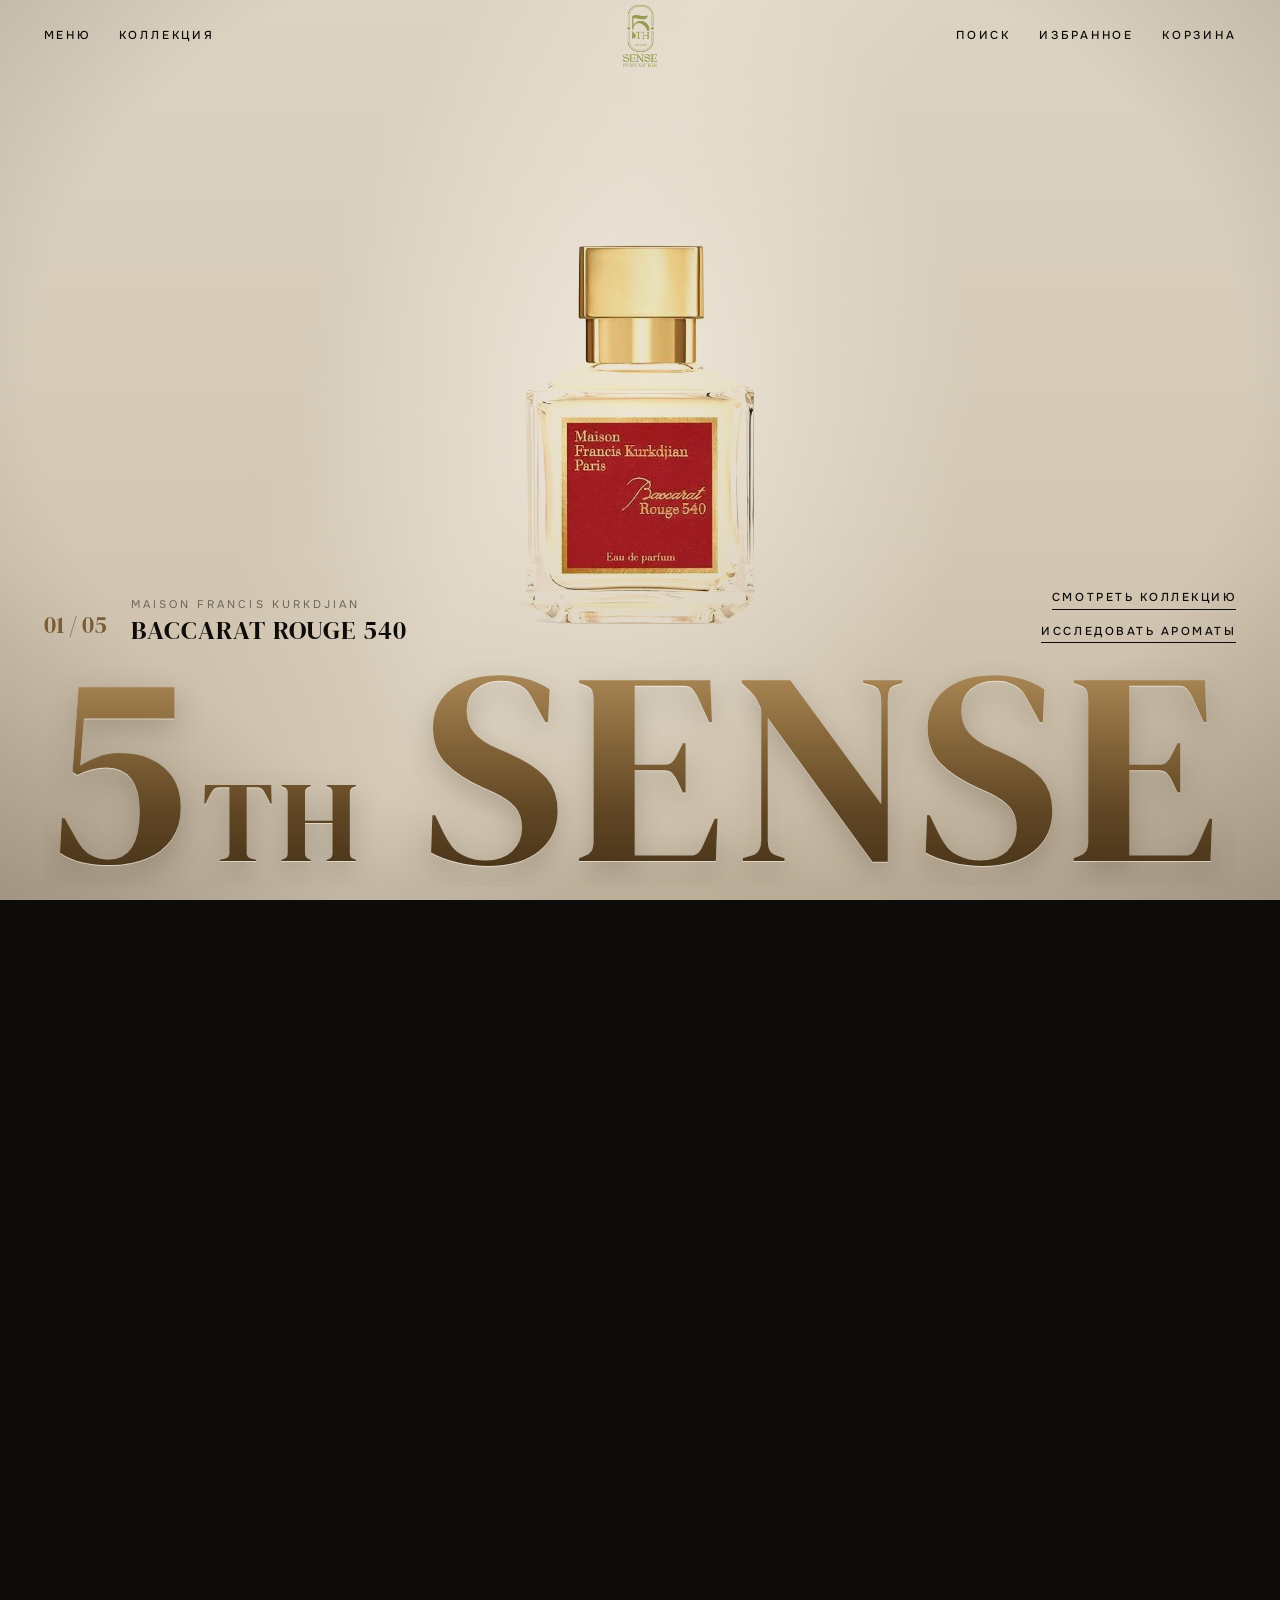
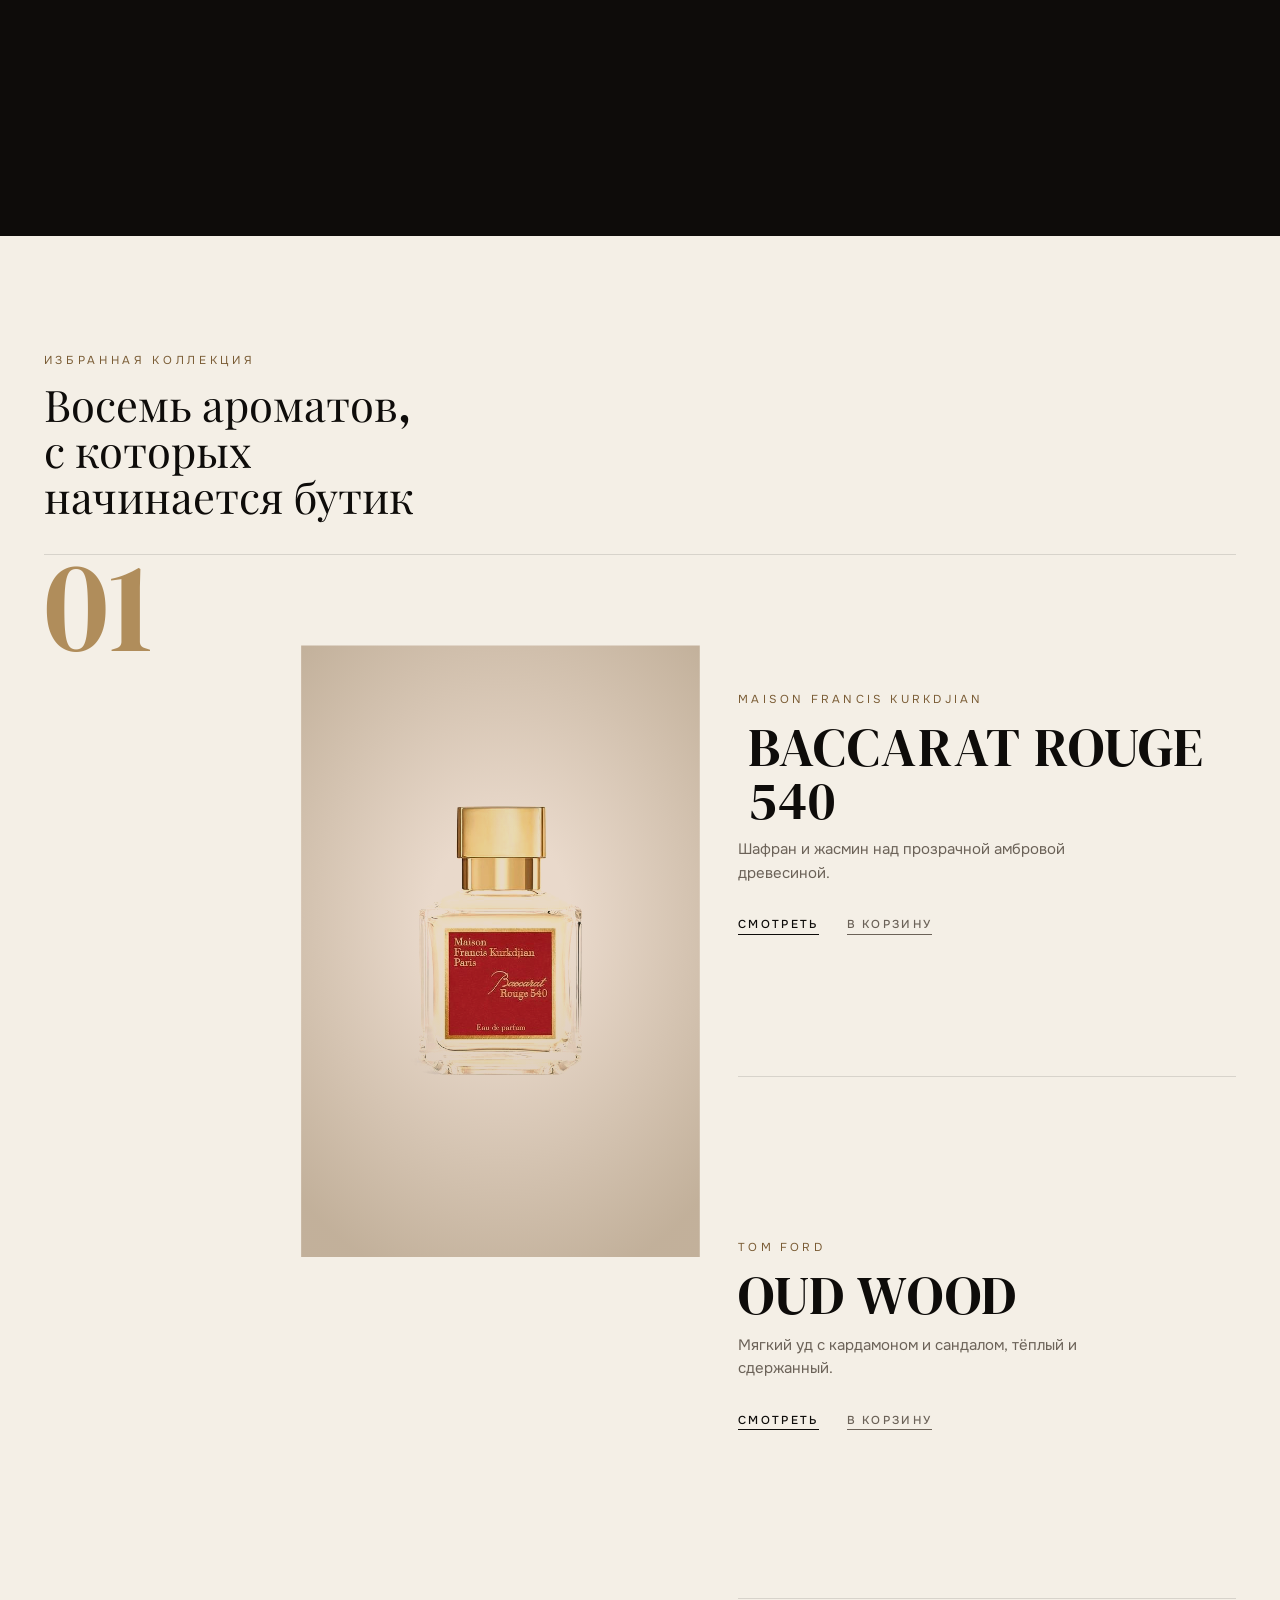
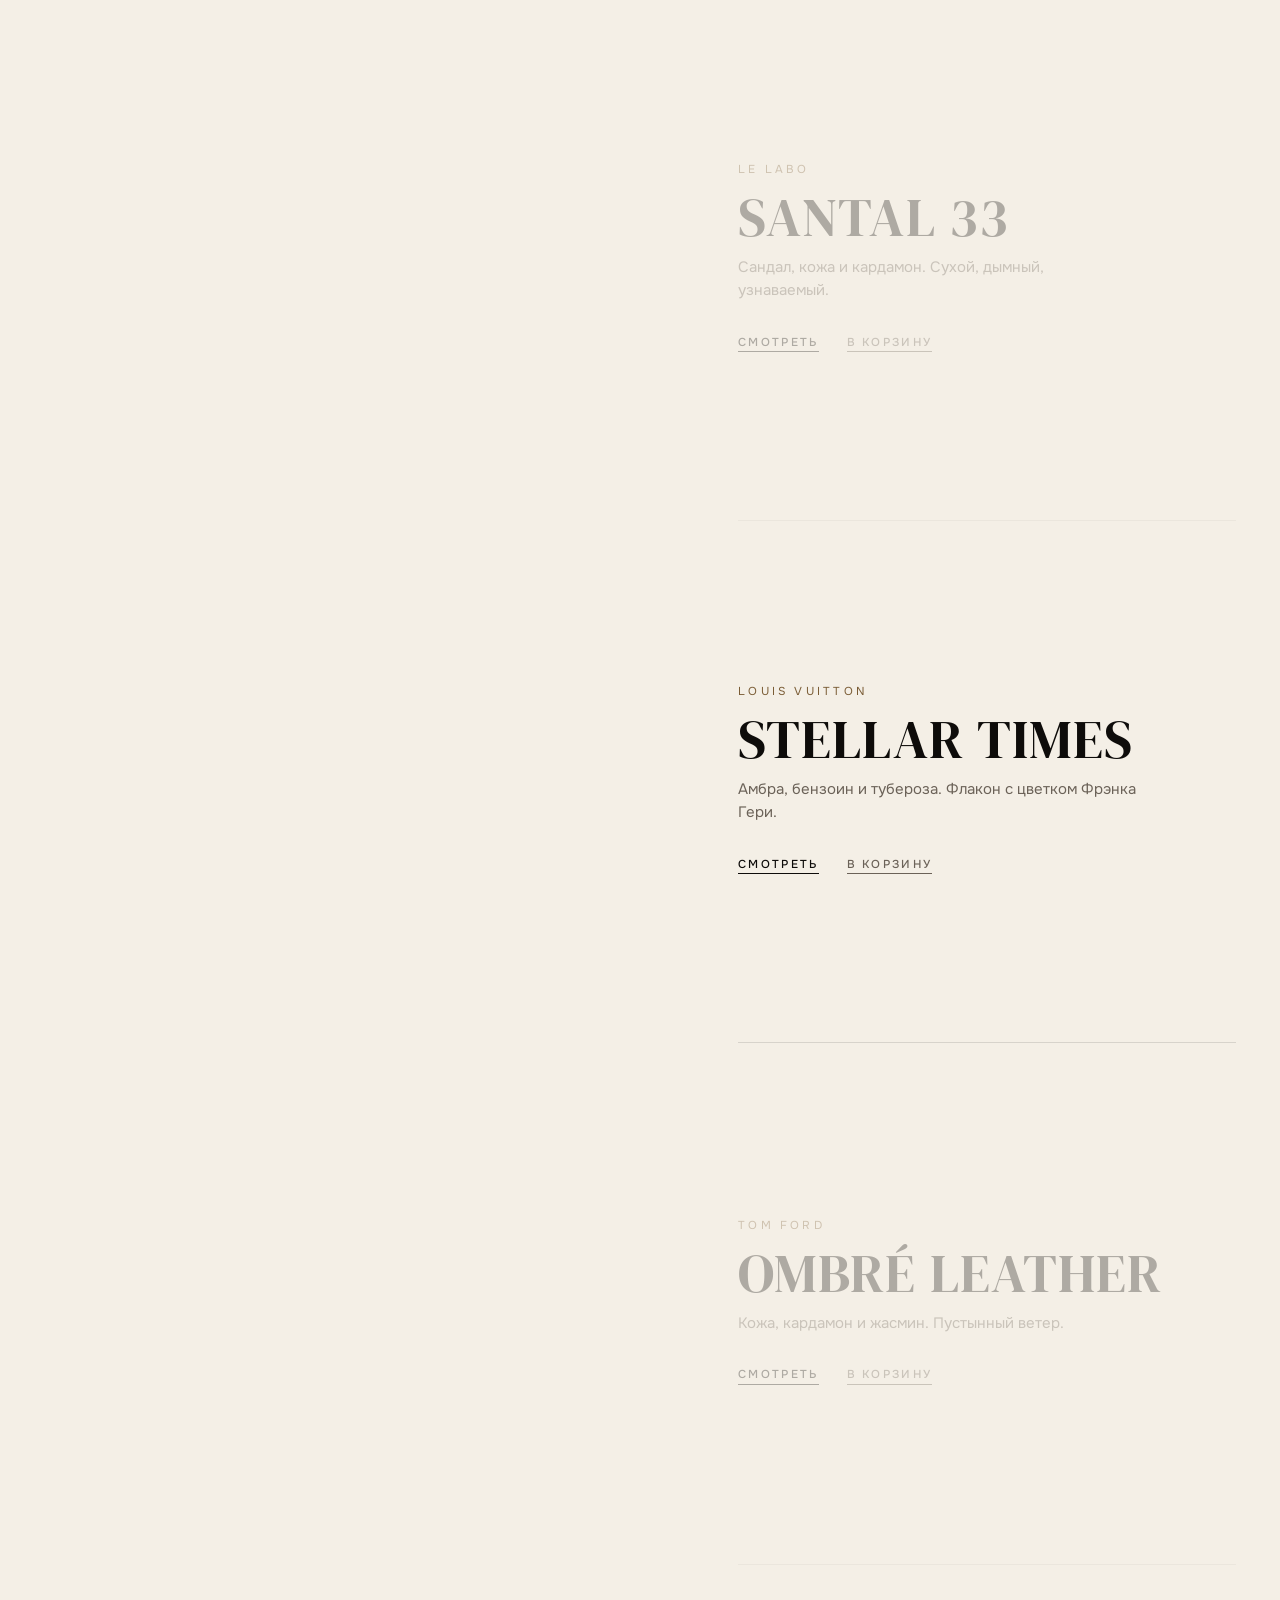
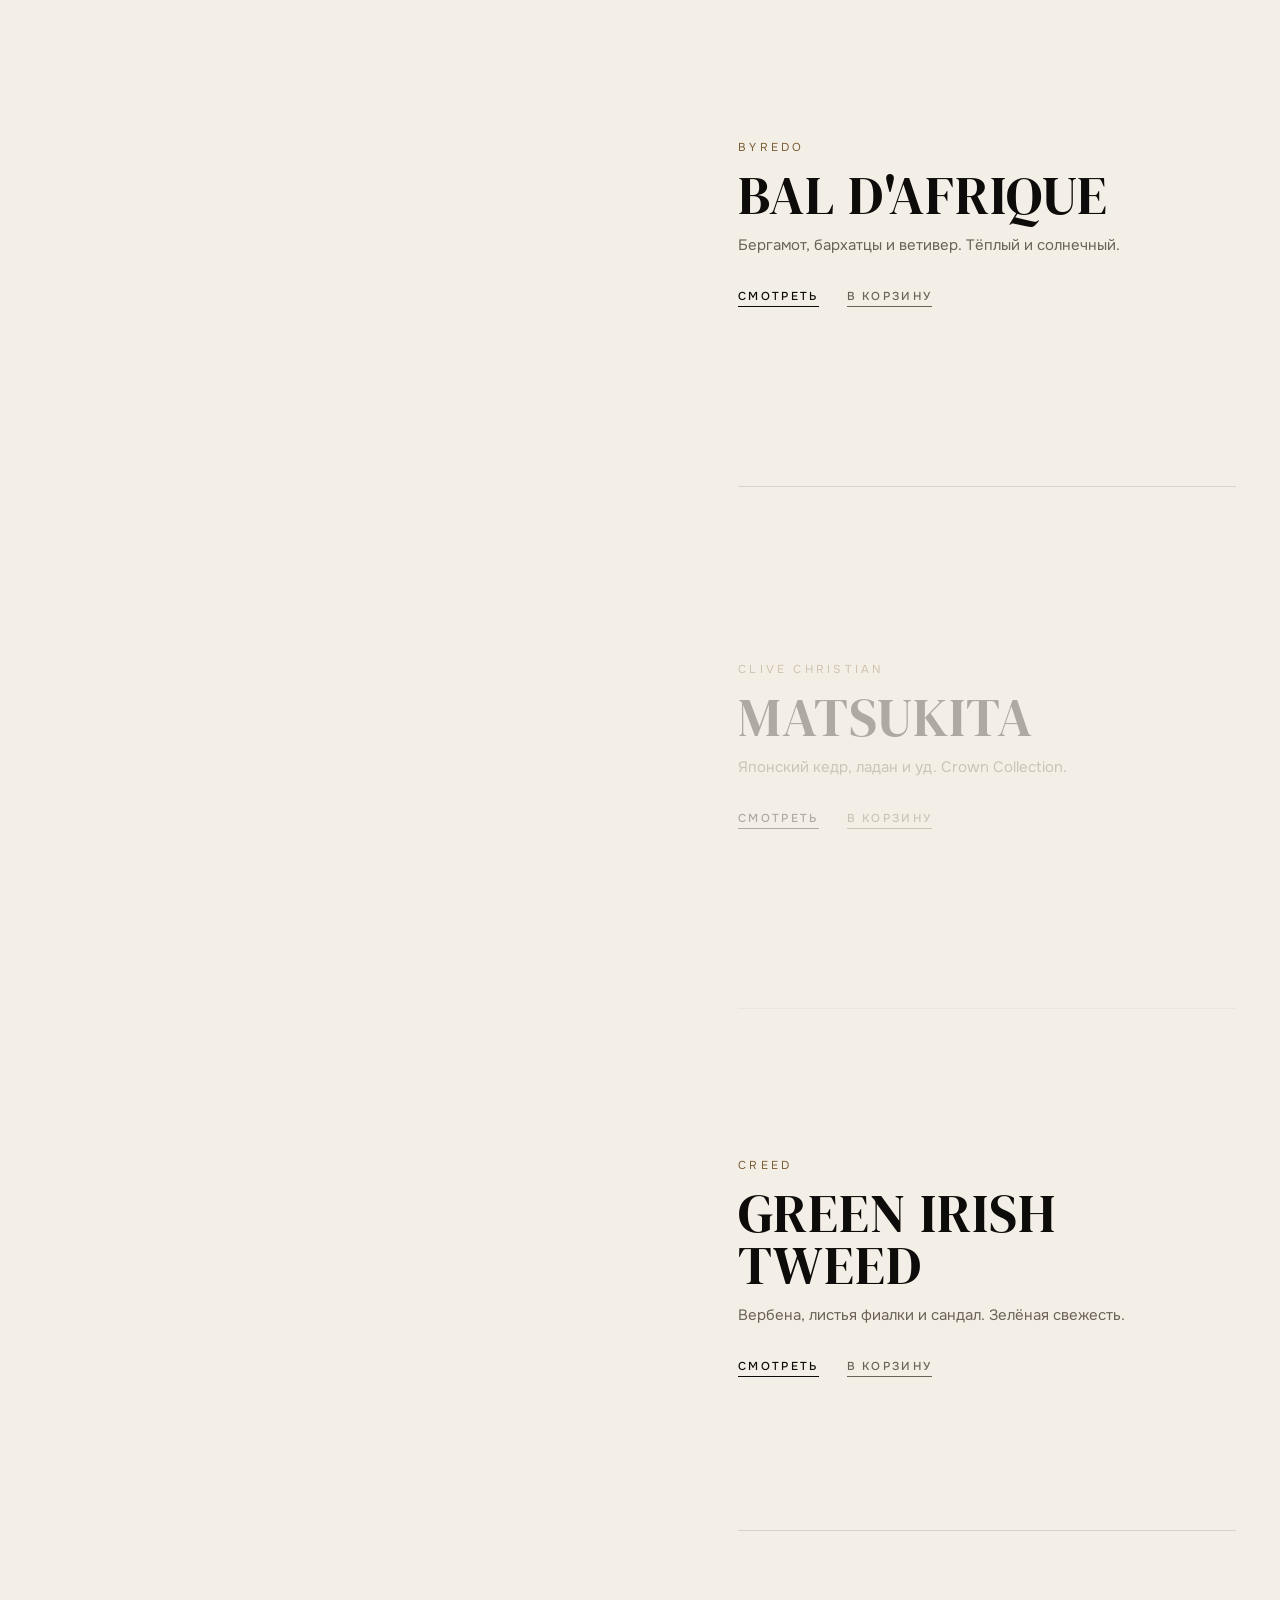
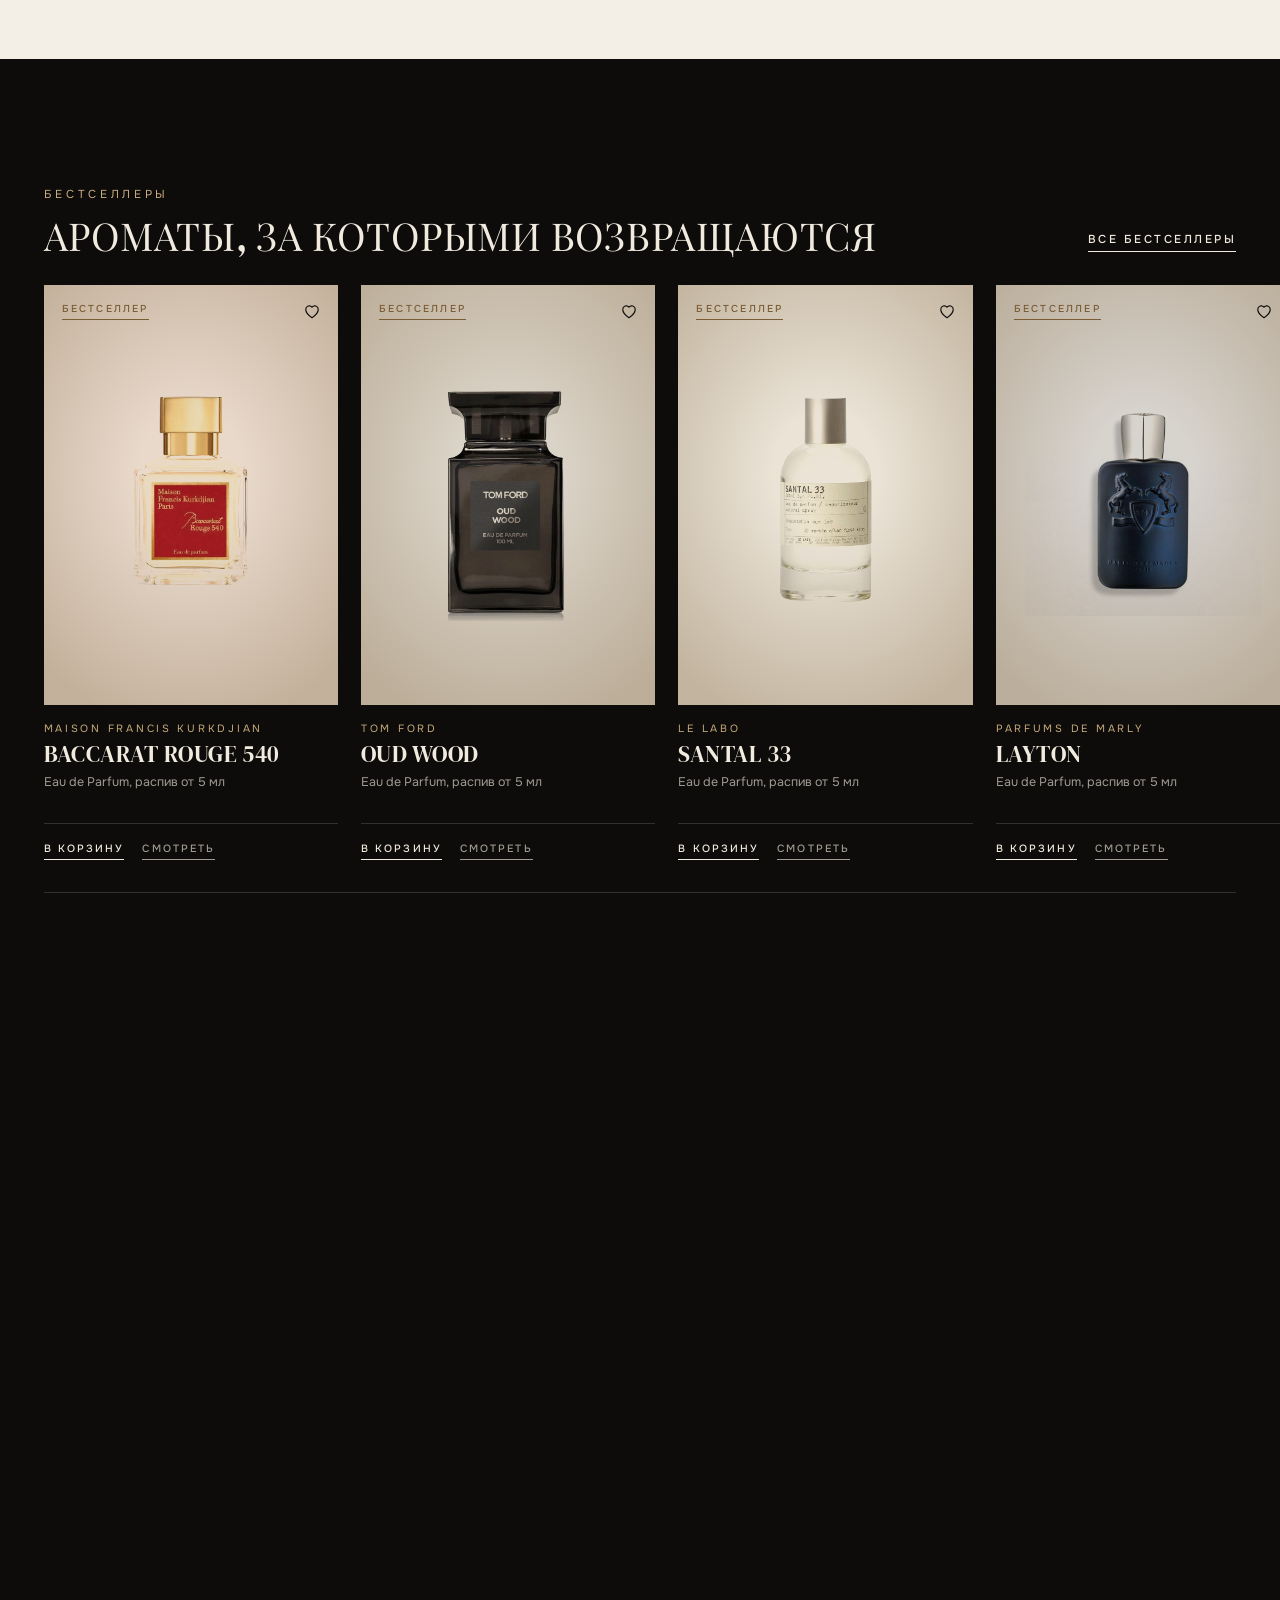
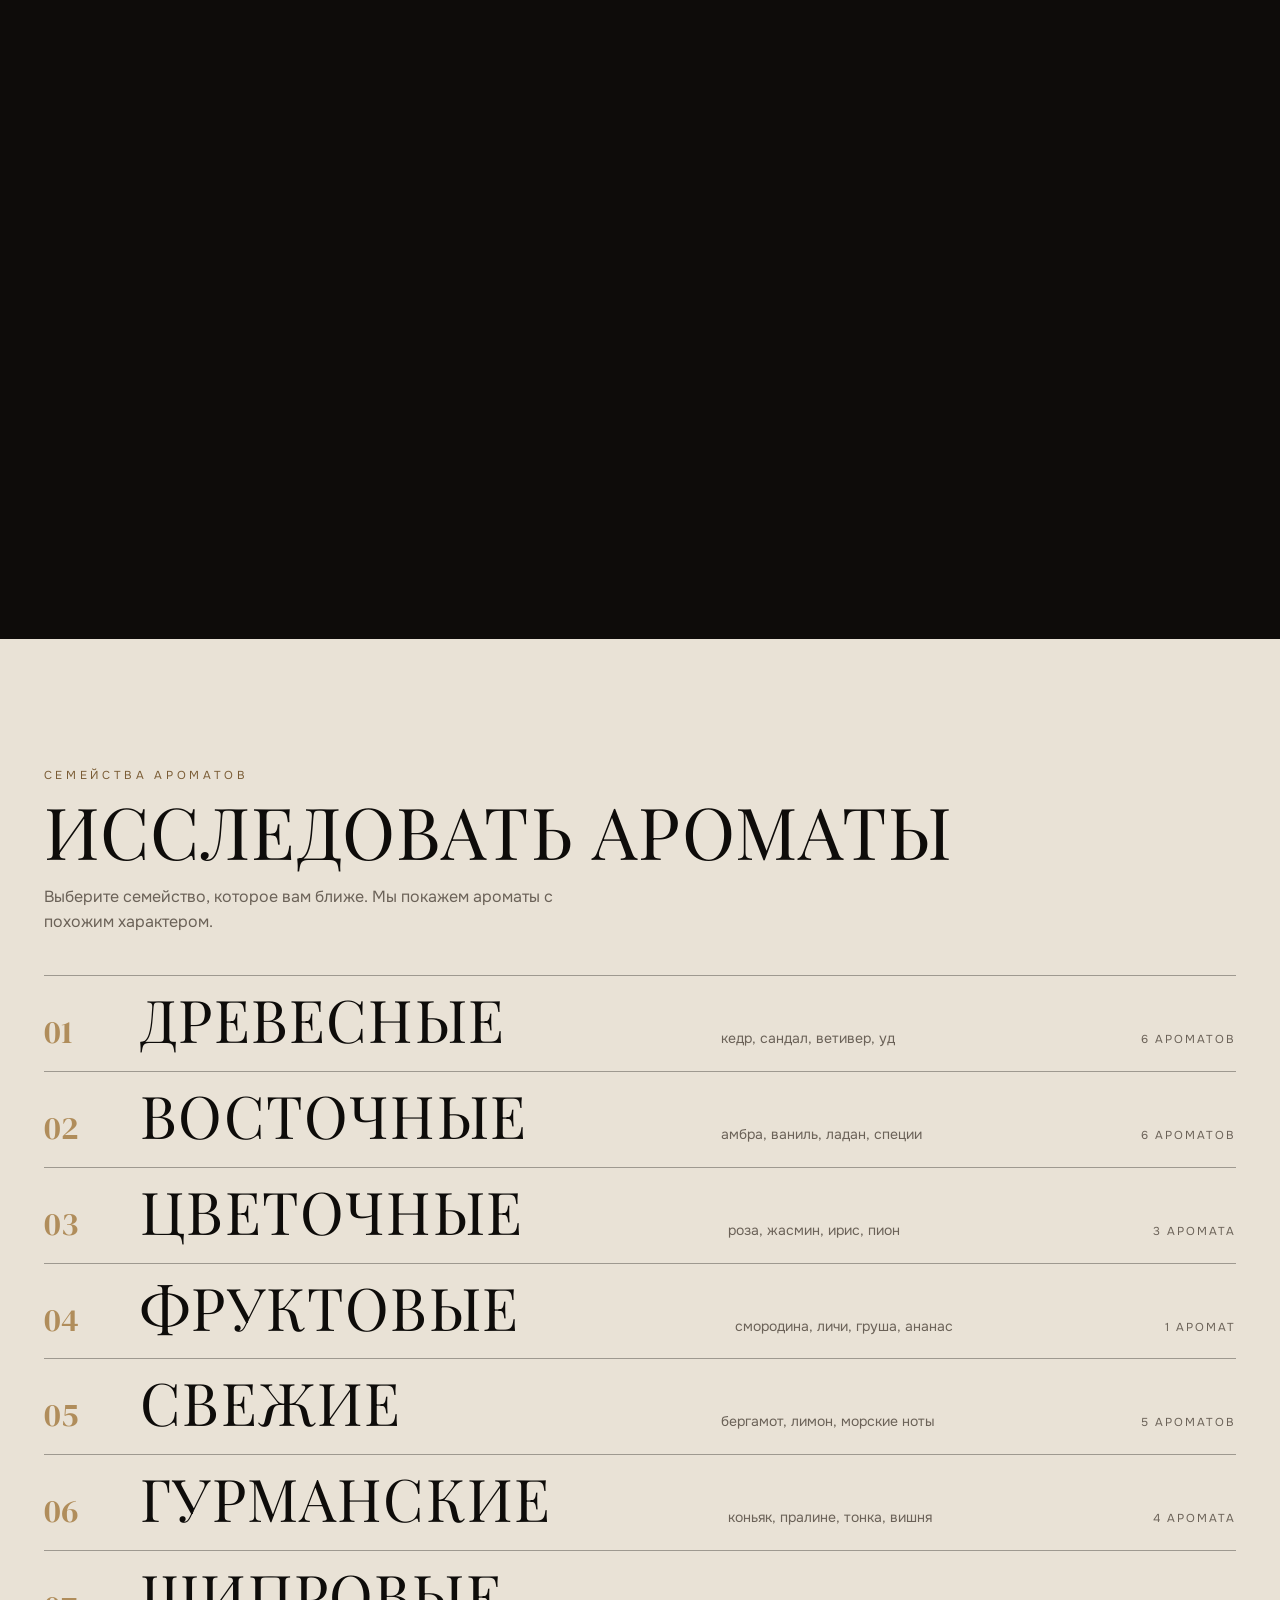
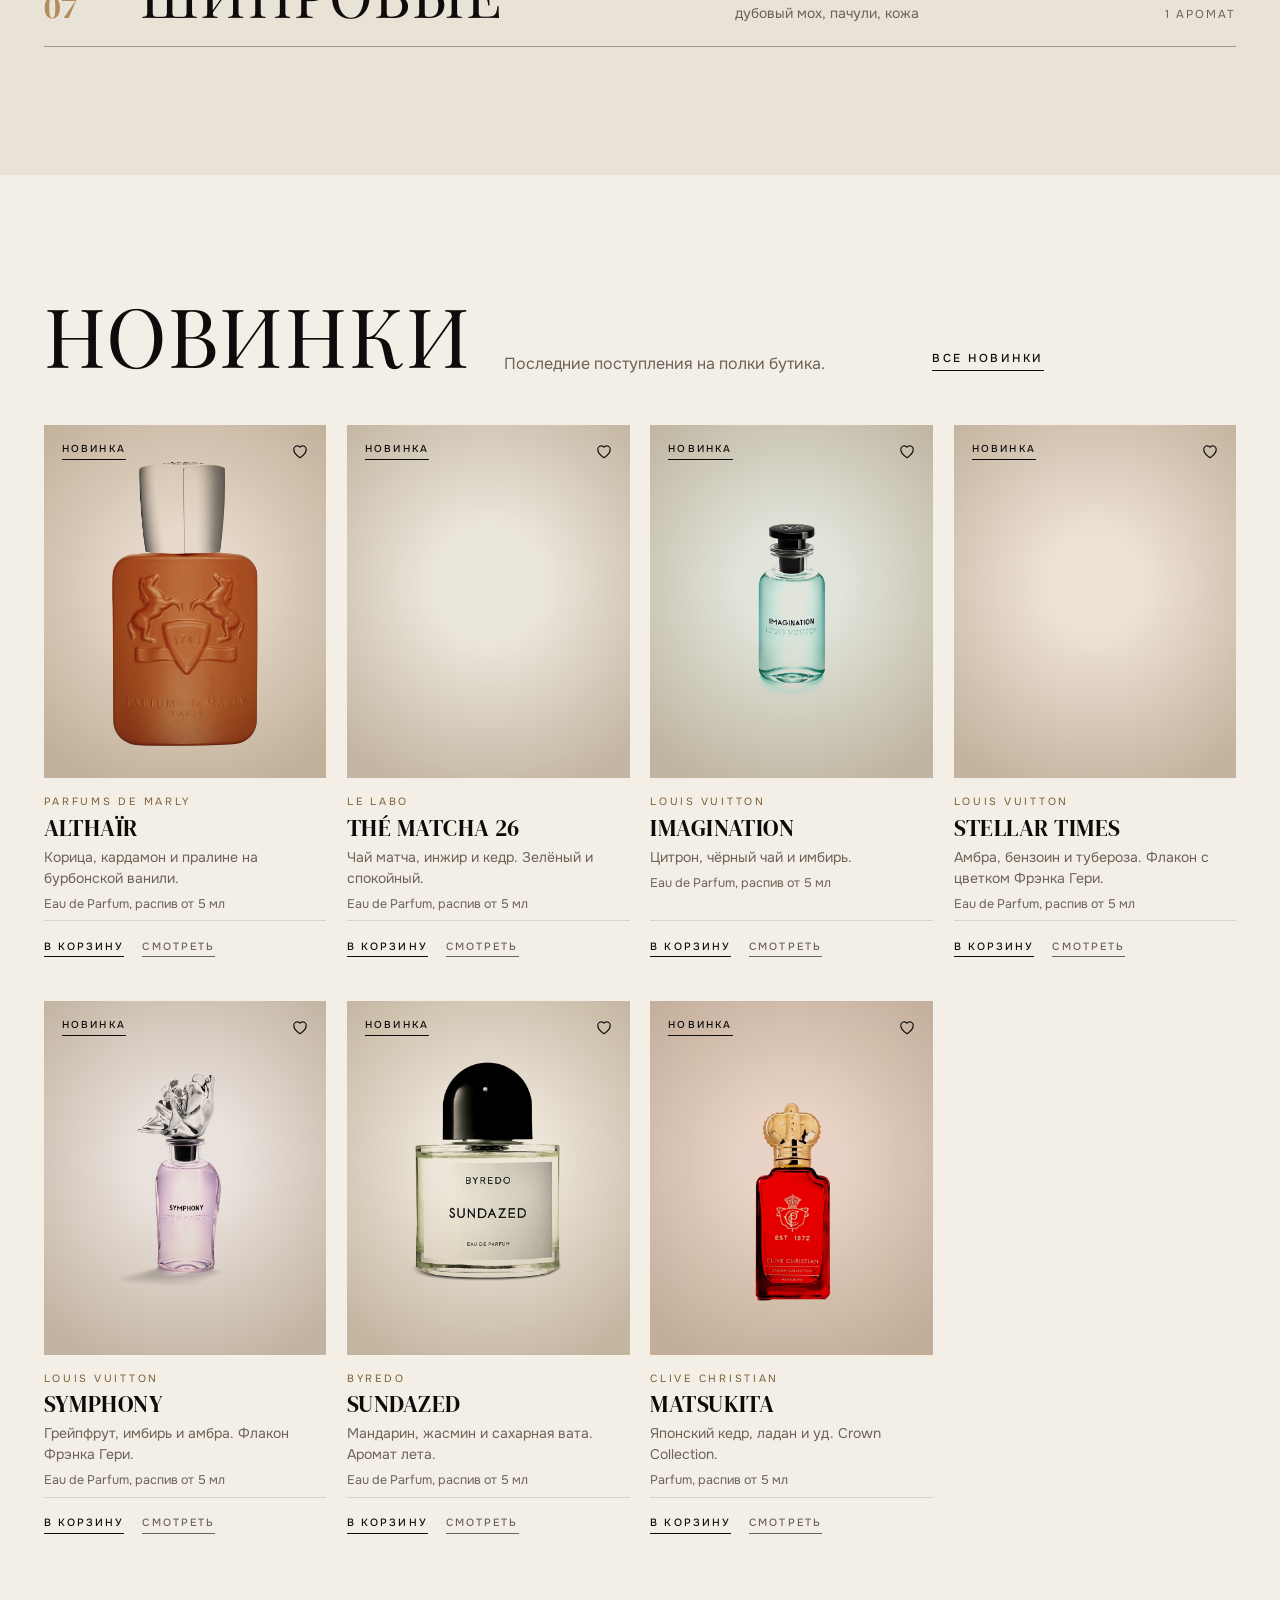
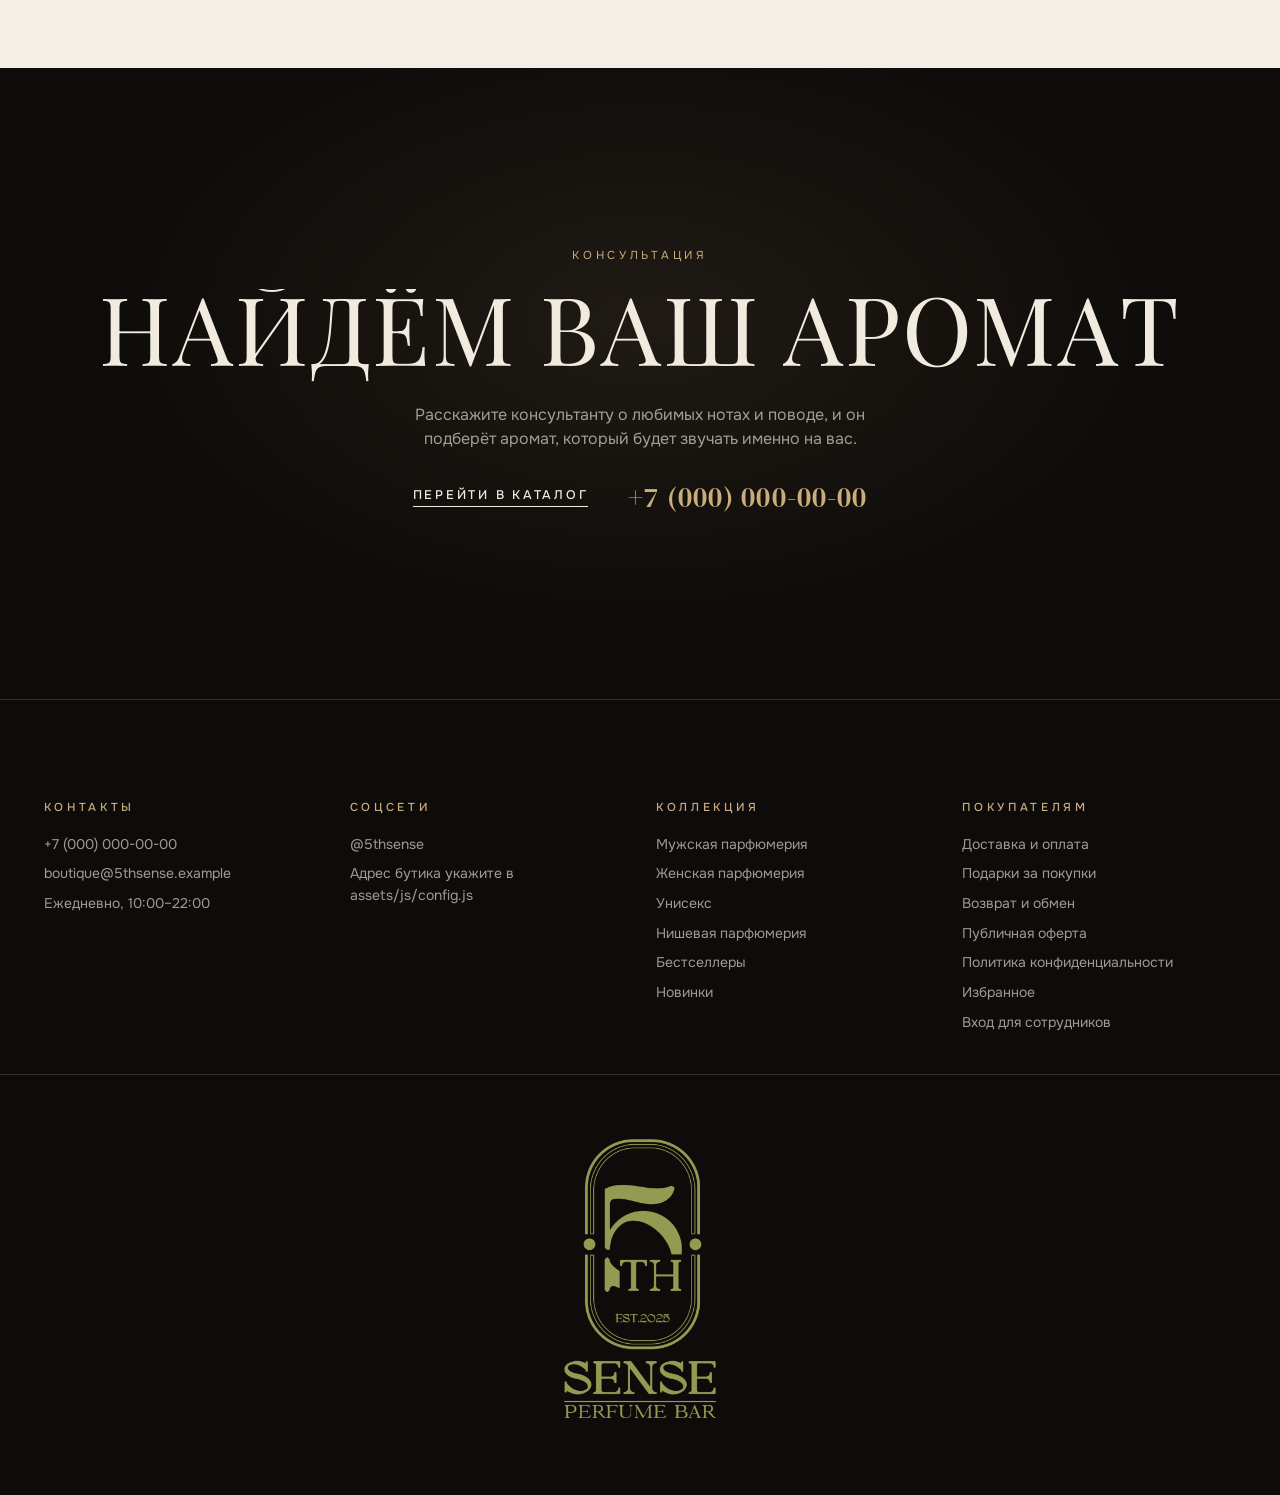
==== commit 72962505: "Карта клиента: личная страница со счётом покупок, отправка с кассы - #card-<токен>: секретная ссылка" ====
--- a/index.html
+++ b/index.html
@@ -13,7 +13,7 @@
 <link rel="icon" href="assets/icons/favicon-32.png" sizes="32x32" type="image/png">
 <!-- Приложение (PWA): установка на главный экран телефона -->
 <link rel="manifest" href="manifest.webmanifest">
-<script>/* Касса ставится отдельным приложением со своим манифестом. ?app=kassa — ссылка «Открыть в Chrome» из приложения. */ (function () { var k = location.hash === '#kassa' || /[?&]app=kassa/.test(location.search); if (!k) return; document.querySelector('link[rel="manifest"]').href = 'kassa.webmanifest'; if (location.hash !== '#kassa') history.replaceState(null, '', location.pathname + '#kassa'); })();</script>
+<script>/* Касса ставится отдельным приложением со своим манифестом. ?app=kassa — ссылка «Открыть в Chrome» из приложения. */ (function () { var c = /^#card-([\w-]{12,32})$/.exec(location.hash); if (c) { document.querySelector('link[rel="manifest"]').href = 'api/card?manifest=1&t=' + c[1]; return; } var k = location.hash === '#kassa' || /[?&]app=kassa/.test(location.search); if (!k) return; document.querySelector('link[rel="manifest"]').href = 'kassa.webmanifest'; if (location.hash !== '#kassa') history.replaceState(null, '', location.pathname + '#kassa'); })();</script>
 <link rel="apple-touch-icon" href="assets/icons/apple-touch-icon.png">
 <meta name="apple-mobile-web-app-capable" content="yes">
 <meta name="mobile-web-app-capable" content="yes">
@@ -60,6 +60,7 @@
 <script src="assets/js/importer.js"></script>
 <script src="assets/js/views/admin.js"></script>
 <script src="assets/js/views/kassa.js"></script>
+<script src="assets/js/views/card.js"></script>
 <script src="assets/js/pwa.js"></script>
 <script src="assets/js/app.js"></script>
 </body>
--- a/assets/css/style.css
+++ b/assets/css/style.css
@@ -1245,6 +1245,45 @@
 @media (prefers-reduced-motion: reduce) { .ks-pin.is-enter, .ks-pin.is-wrong .ks-dots { animation: none; } }
 @media (max-width: 360px) { .ks-keypad { grid-template-columns: repeat(3, 68px); gap: 14px 18px; } .ks-key { width: 68px; height: 68px; font-size: 27px; } }
 
+/* Карта клиента (#card-…) */
+.cd-stage .kassa { width: min(100% - 2 * var(--gutter), 460px); }
+.cd-card { display: grid; justify-items: center; text-align: center; animation: ks-rise 0.7s var(--ease) both; }
+.cd-logo { width: auto; height: clamp(84px, 13vh, 116px); margin-bottom: 16px; filter: drop-shadow(0 10px 30px rgba(201, 173, 125, 0.18)); }
+.cd-name { margin: 10px 0 0; font-family: var(--ff-serif); font-weight: 400; font-size: clamp(36px, 9vw, 52px); line-height: 1.05; }
+.cd-phone { margin: 6px 0 0; font-size: 14px; opacity: 0.6; font-variant-numeric: tabular-nums; letter-spacing: 0.04em; }
+.cd-steps { list-style: none; display: flex; justify-content: center; gap: 10px; margin: 28px 0 0; padding: 0; }
+.cd-step { width: 54px; height: 54px; display: grid; place-items: center; border: 1px solid rgba(201, 173, 125, 0.4); border-radius: 50%; font-family: var(--ff-serif); font-size: 20px; color: rgba(241, 234, 223, 0.55); }
+.cd-step.is-on { background: #c9ad7d; border-color: #c9ad7d; color: #0e0c0a; box-shadow: 0 0 18px rgba(201, 173, 125, 0.35); }
+.cd-step.is-next { border-color: #c9ad7d; color: var(--on-dark); animation: cd-pulse 2.2s ease-in-out infinite; }
+.cd-step.is-gift { font-size: 22px; border-style: dashed; }
+.cd-step.is-gift.is-next { border-style: solid; }
+.cd-head { margin: 22px 0 0; font-family: var(--ff-serif); font-size: clamp(22px, 5.4vw, 28px); line-height: 1.2; max-width: 22ch; }
+.cd-head.is-gift { color: #e3c993; }
+.cd-count { margin: 10px 0 0; font-size: 14.5px; opacity: 0.75; }
+.cd-rule { margin: 18px 0 0; max-width: 36ch; font-size: 13.5px; line-height: 1.55; opacity: 0.6; }
+.cd-recent { width: 100%; margin-top: 26px; padding-top: 18px; border-top: 1px solid rgba(201, 173, 125, 0.25); text-align: left; }
+.cd-recent-title { margin: 0 0 8px; font-size: 11px; letter-spacing: 0.28em; text-transform: uppercase; color: #c9ad7d; }
+.cd-recent ul { list-style: none; margin: 0; padding: 0; display: grid; gap: 8px; }
+.cd-recent li { display: flex; flex-wrap: wrap; justify-content: space-between; gap: 2px 12px; font-size: 14px; }
+.cd-recent em { font-style: normal; opacity: 0.6; }
+.cd-actions { display: flex; flex-wrap: wrap; justify-content: center; align-items: center; gap: 14px 22px; margin-top: 28px; }
+.cd-shop { background: #c9ad7d; border-color: #c9ad7d; color: #0e0c0a; }
+.cd-shop:hover { background: #d8c095; }
+.cd-install { padding: 0; color: #c9ad7d; border-bottom: 1px solid currentColor; font-size: 14px; }
+.cd-note { margin: 16px 0 0; font-size: 12.5px; opacity: 0.5; }
+@keyframes cd-pulse { 0%, 100% { box-shadow: 0 0 0 0 rgba(201, 173, 125, 0.35); } 50% { box-shadow: 0 0 0 8px rgba(201, 173, 125, 0); } }
+@media (prefers-reduced-motion: reduce) { .cd-card, .cd-step.is-next { animation: none; } }
+@media (max-width: 360px) { .cd-step { width: 46px; height: 46px; font-size: 18px; } .cd-steps { gap: 8px; } }
+
+/* Отправка карты с кассы */
+.ks-card-link { margin-top: 12px; font-size: 13.5px; }
+.ks-share { width: 100%; display: grid; justify-items: center; gap: 10px; margin-top: 22px; padding: 18px; border: 1px solid var(--line); background: var(--sheet); }
+.ks-share-title { margin: 0; font-size: 11px; letter-spacing: 0.24em; text-transform: uppercase; color: var(--gold-deep); }
+.ks-share-qr { width: 200px; }
+.ks-share .ks-hint { margin: 0; max-width: 34ch; }
+.ks-share-btns { display: flex; flex-wrap: wrap; justify-content: center; gap: 10px; }
+.ks-qr-card .ks-share-btns .btn--outline { border-color: #c9ad7d; color: #c9ad7d; }
+
 /* QR-код на весь экран */
 .ks-qr-layer { position: fixed; inset: 0; z-index: 200; display: grid; place-items: center; padding: var(--gutter); background: rgba(10, 8, 6, 0.86); backdrop-filter: blur(6px); }
 .ks-qr-card { width: min(100%, 380px); display: grid; justify-items: center; gap: 14px; padding: 26px 22px; background: #14110d; border: 1px solid rgba(201, 173, 125, 0.4); color: var(--on-dark); text-align: center; }
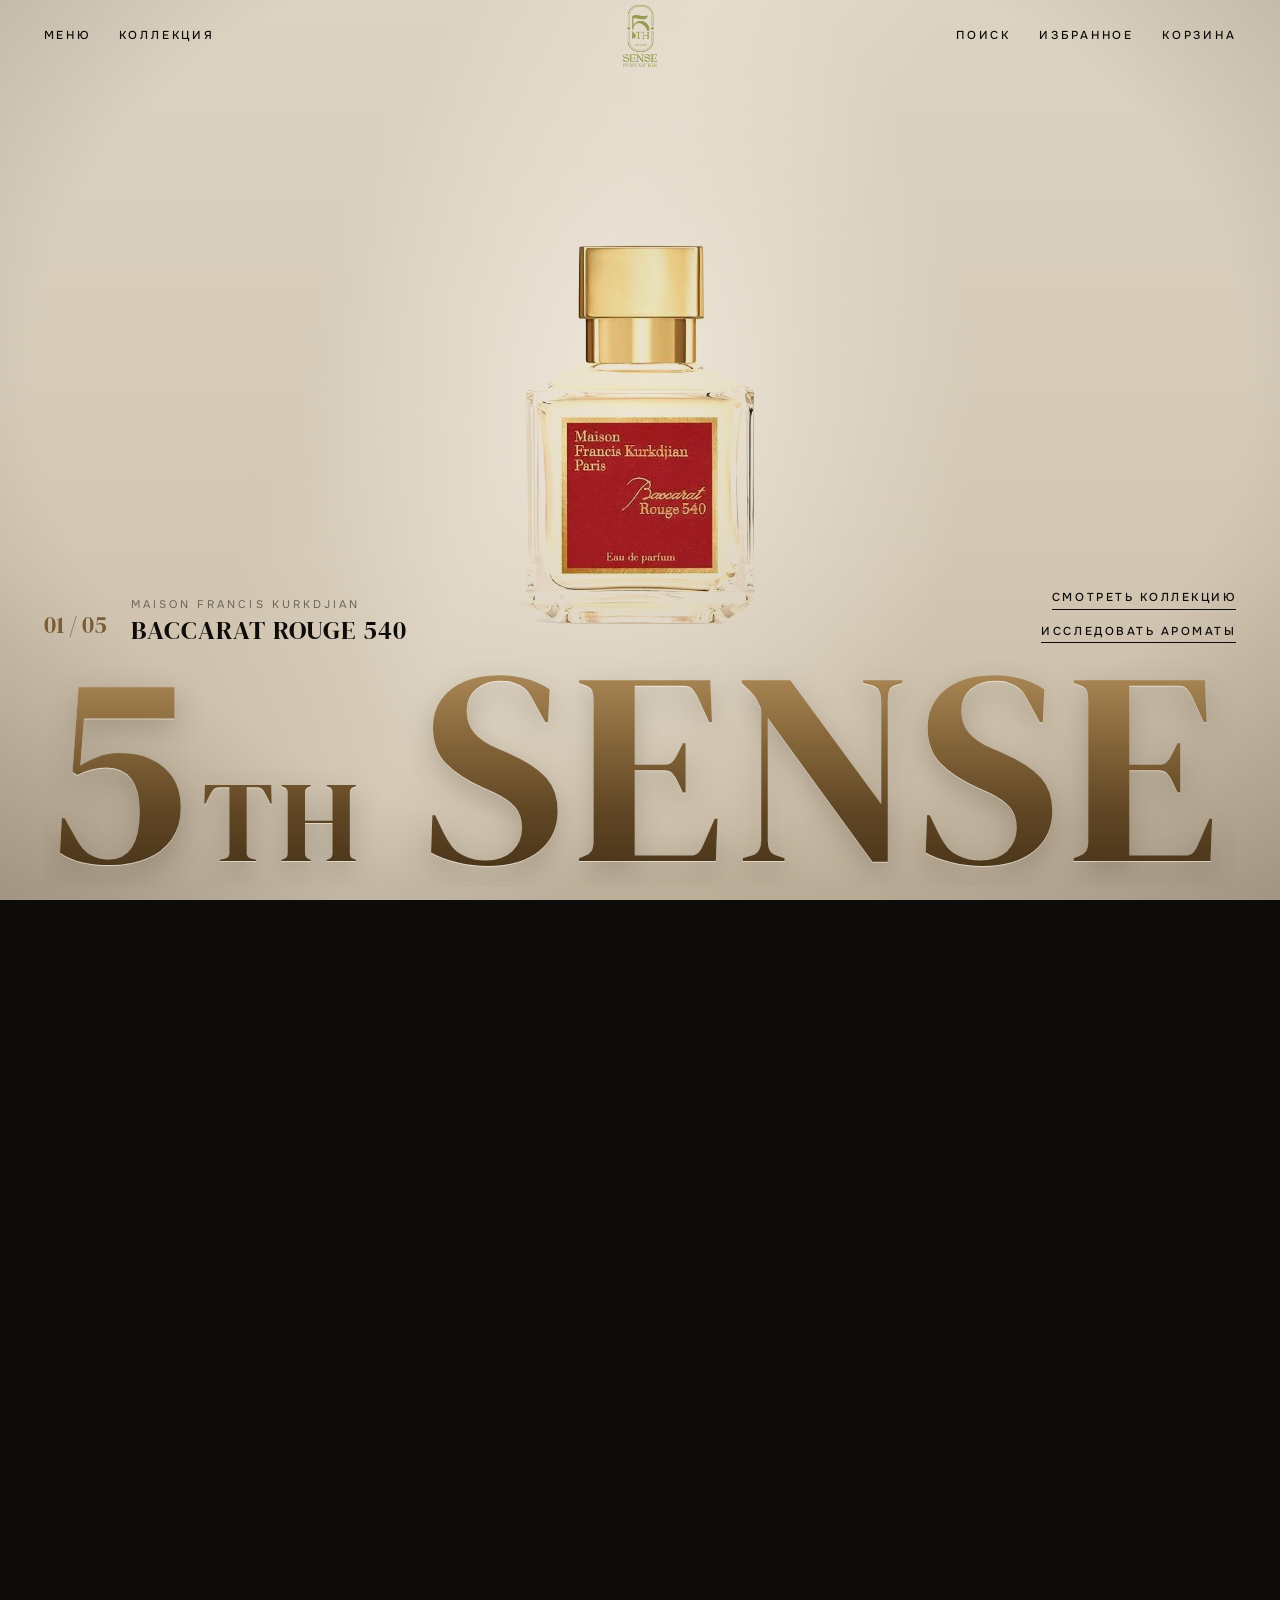
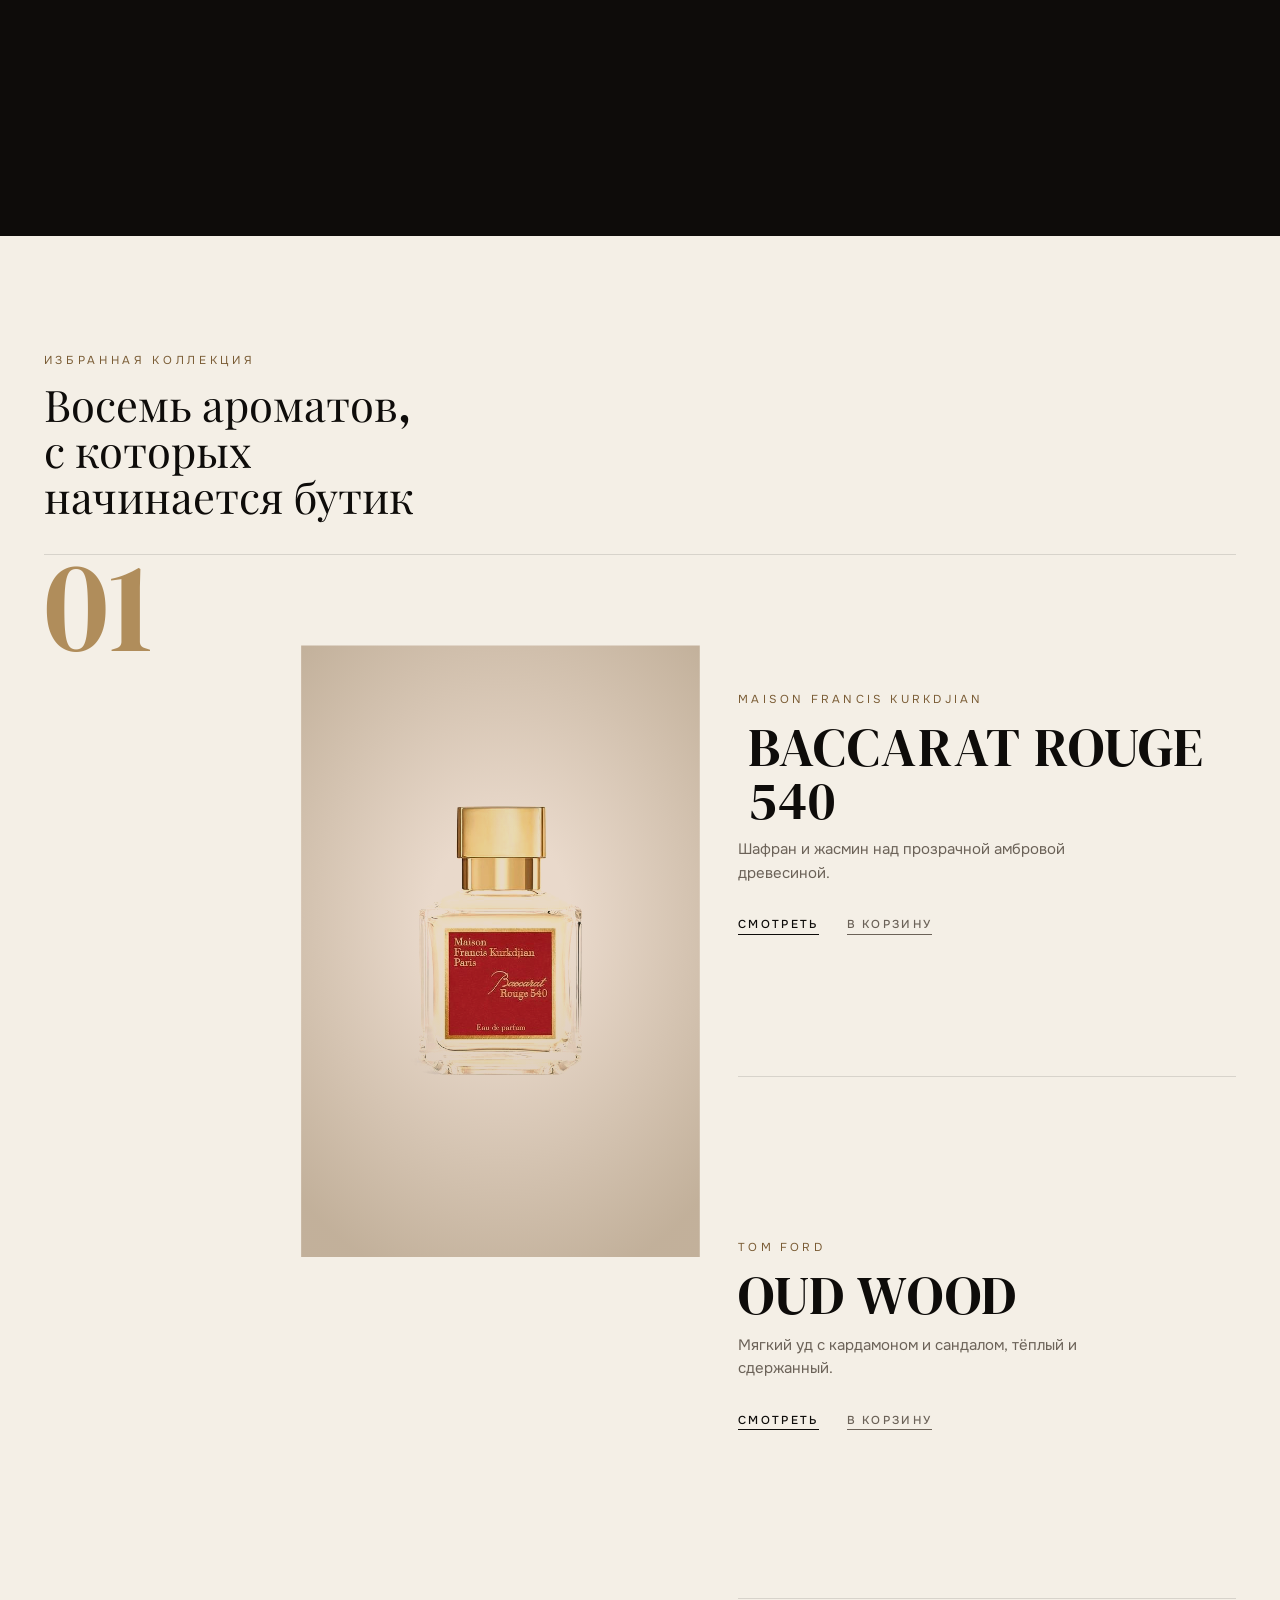
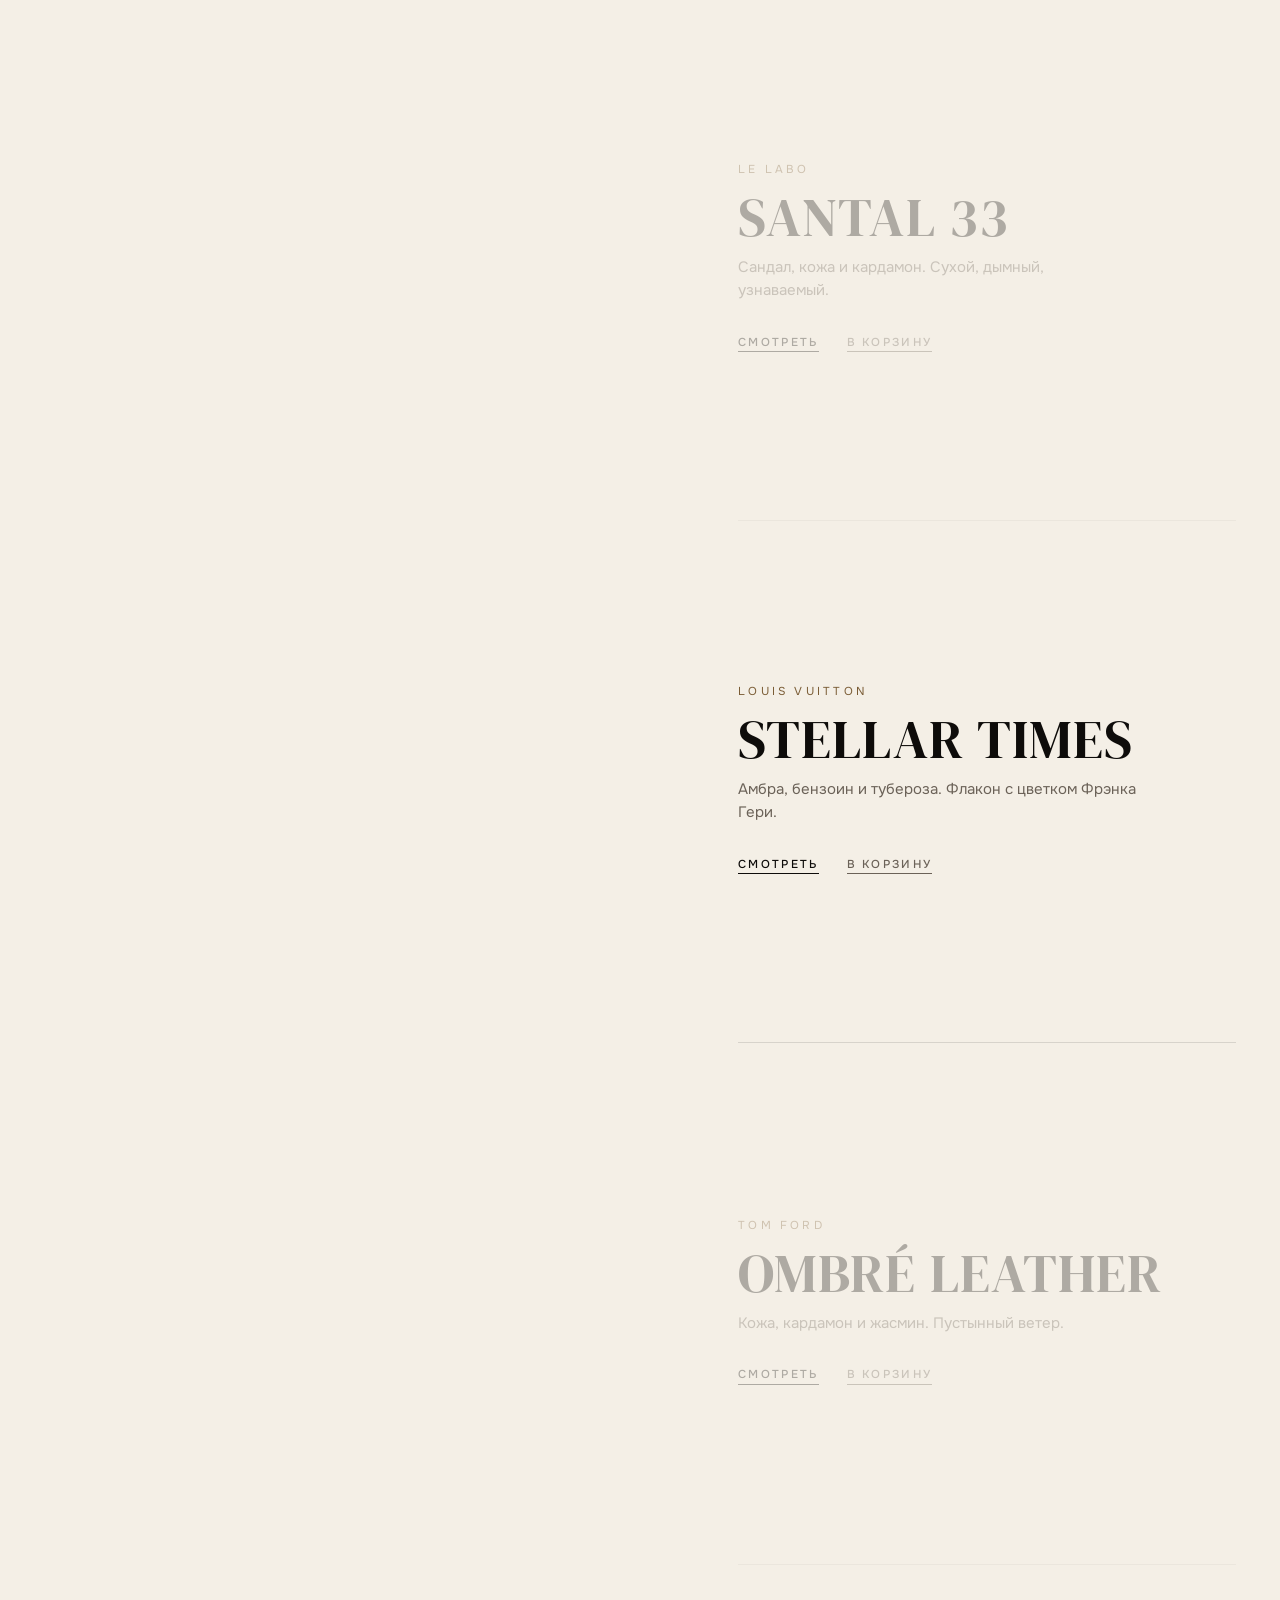
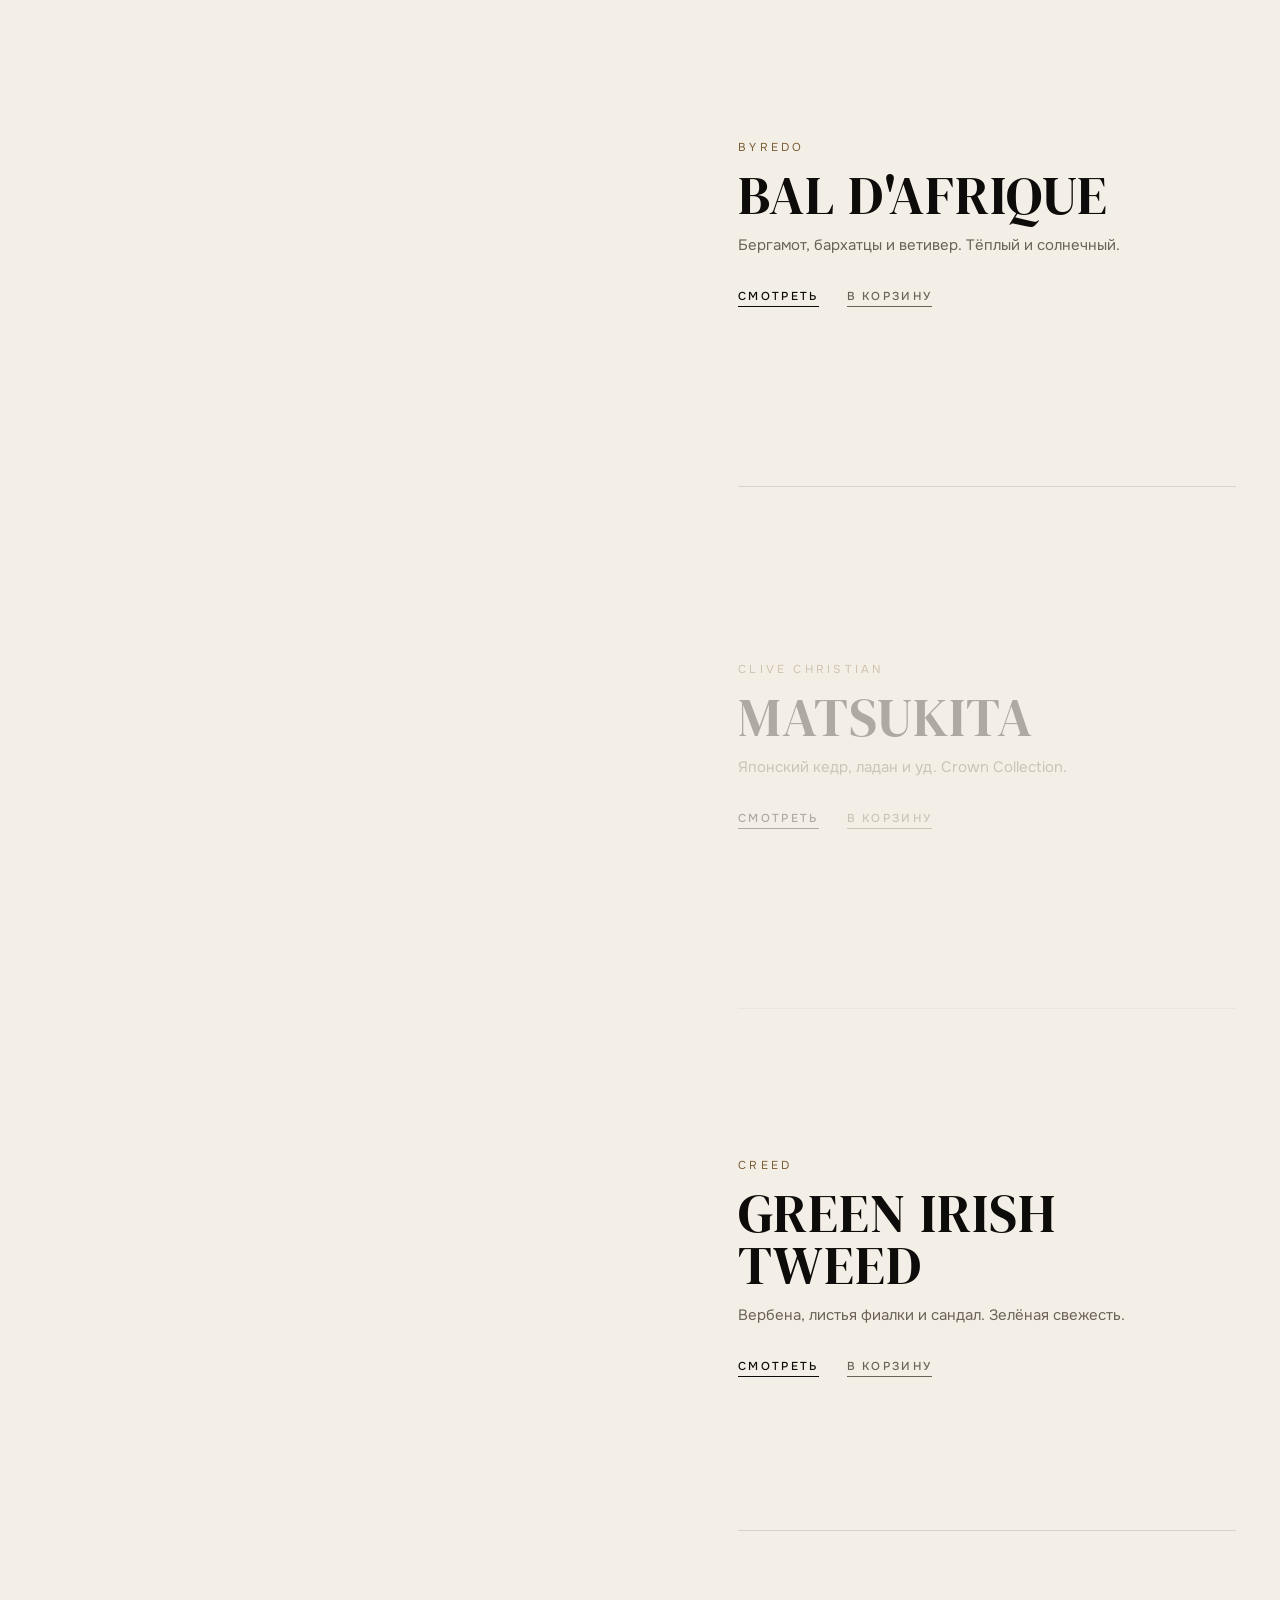
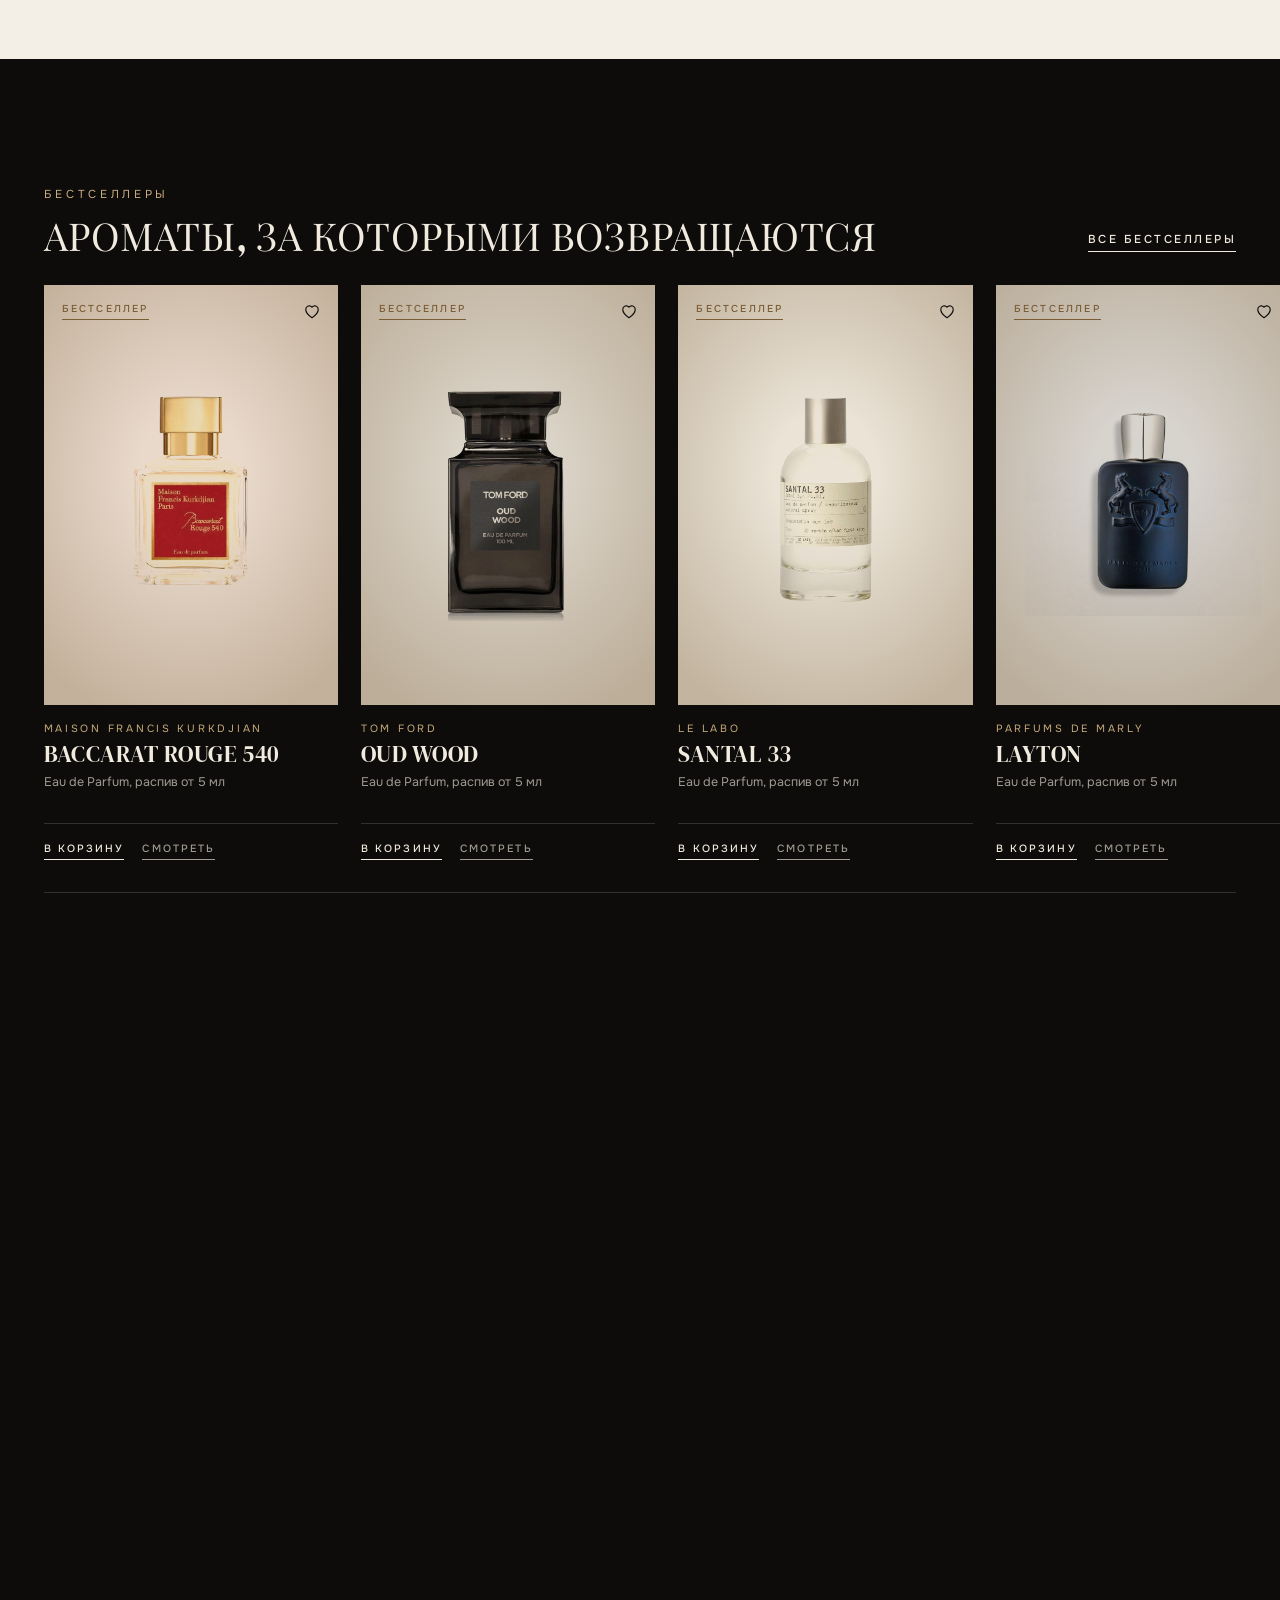
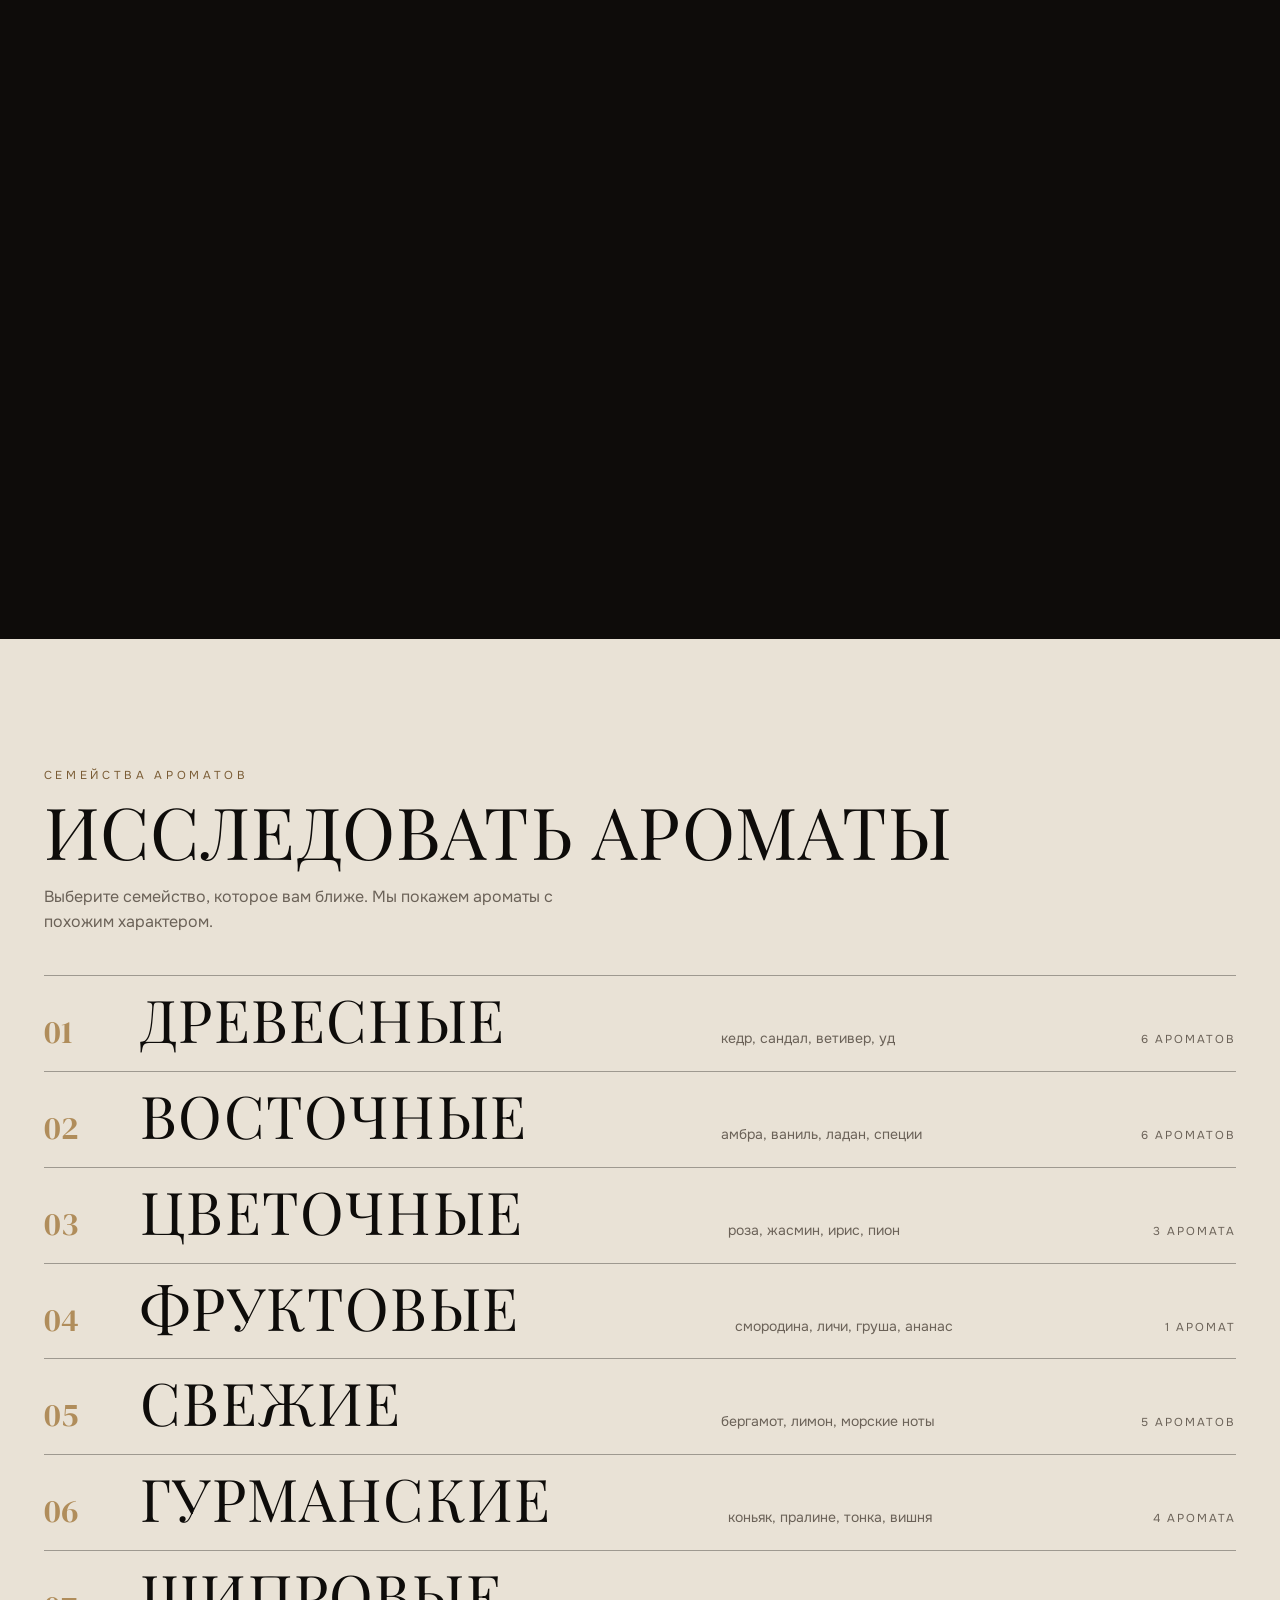
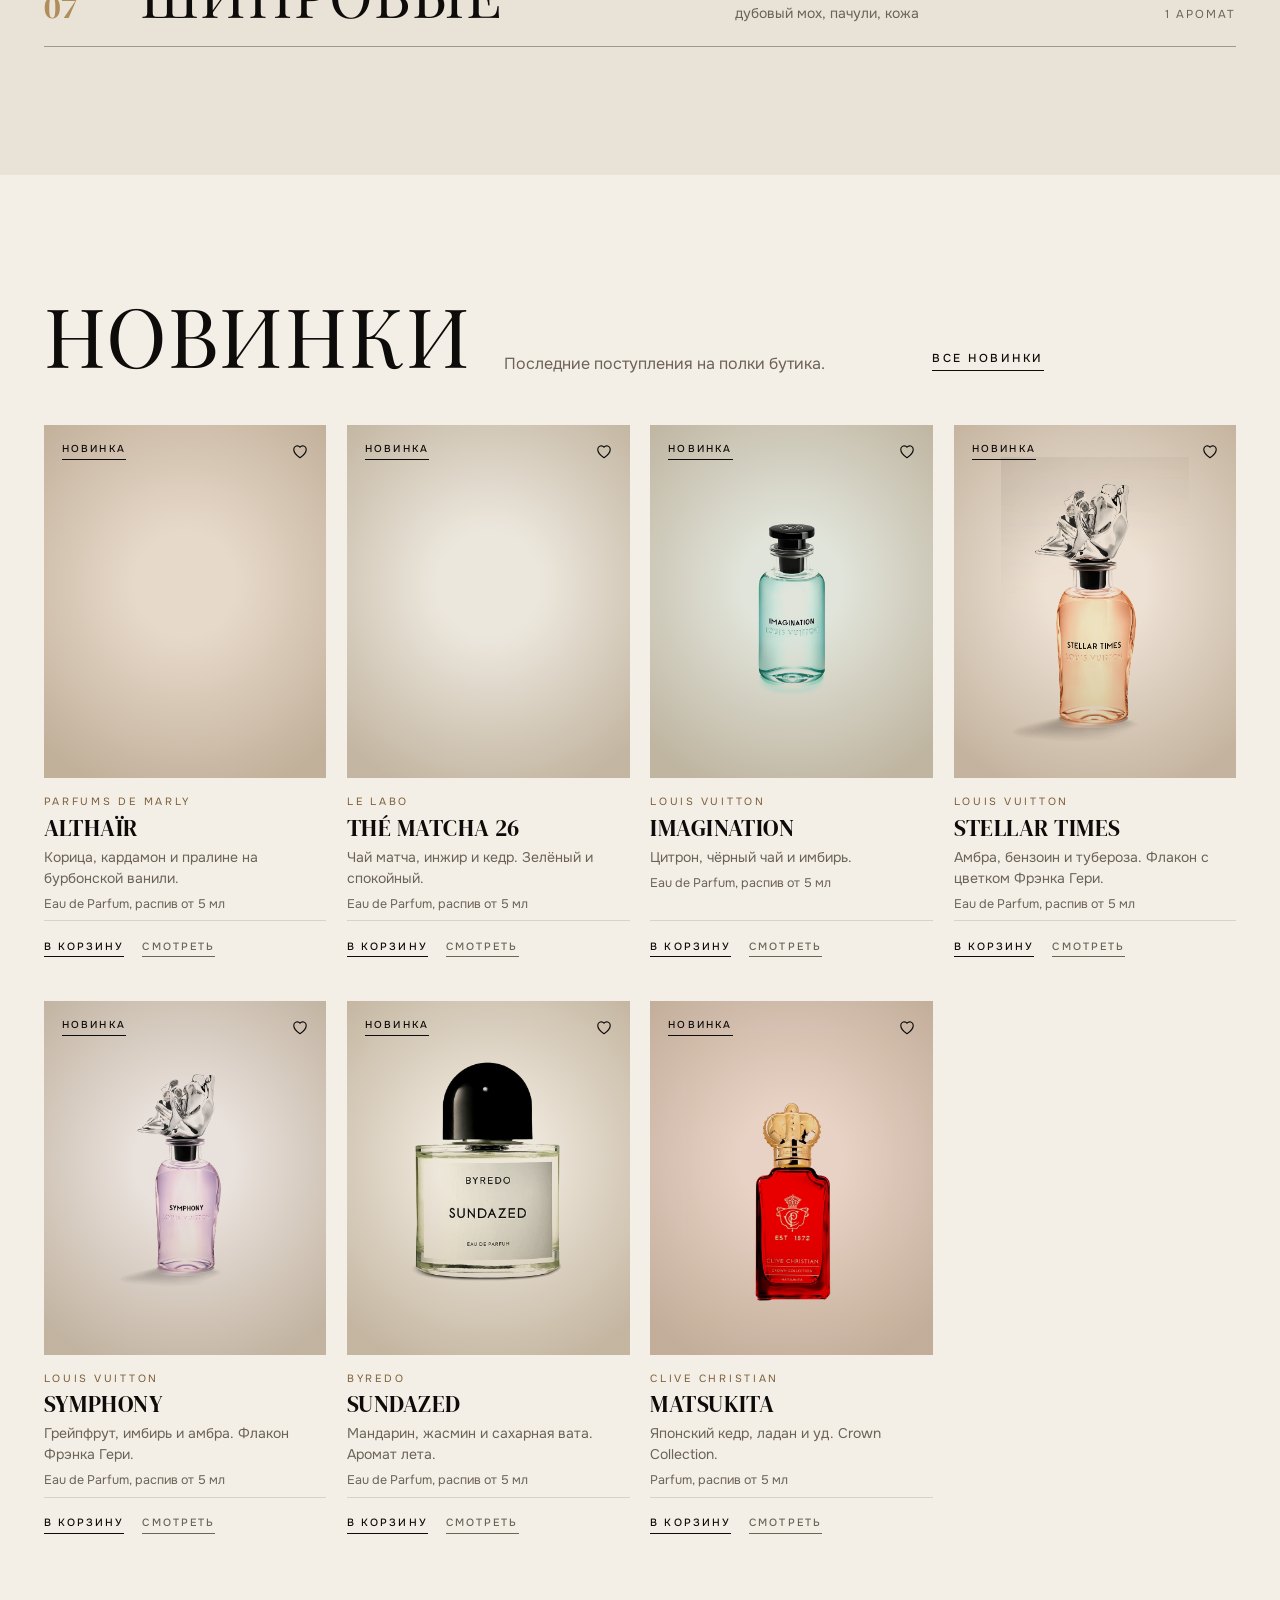
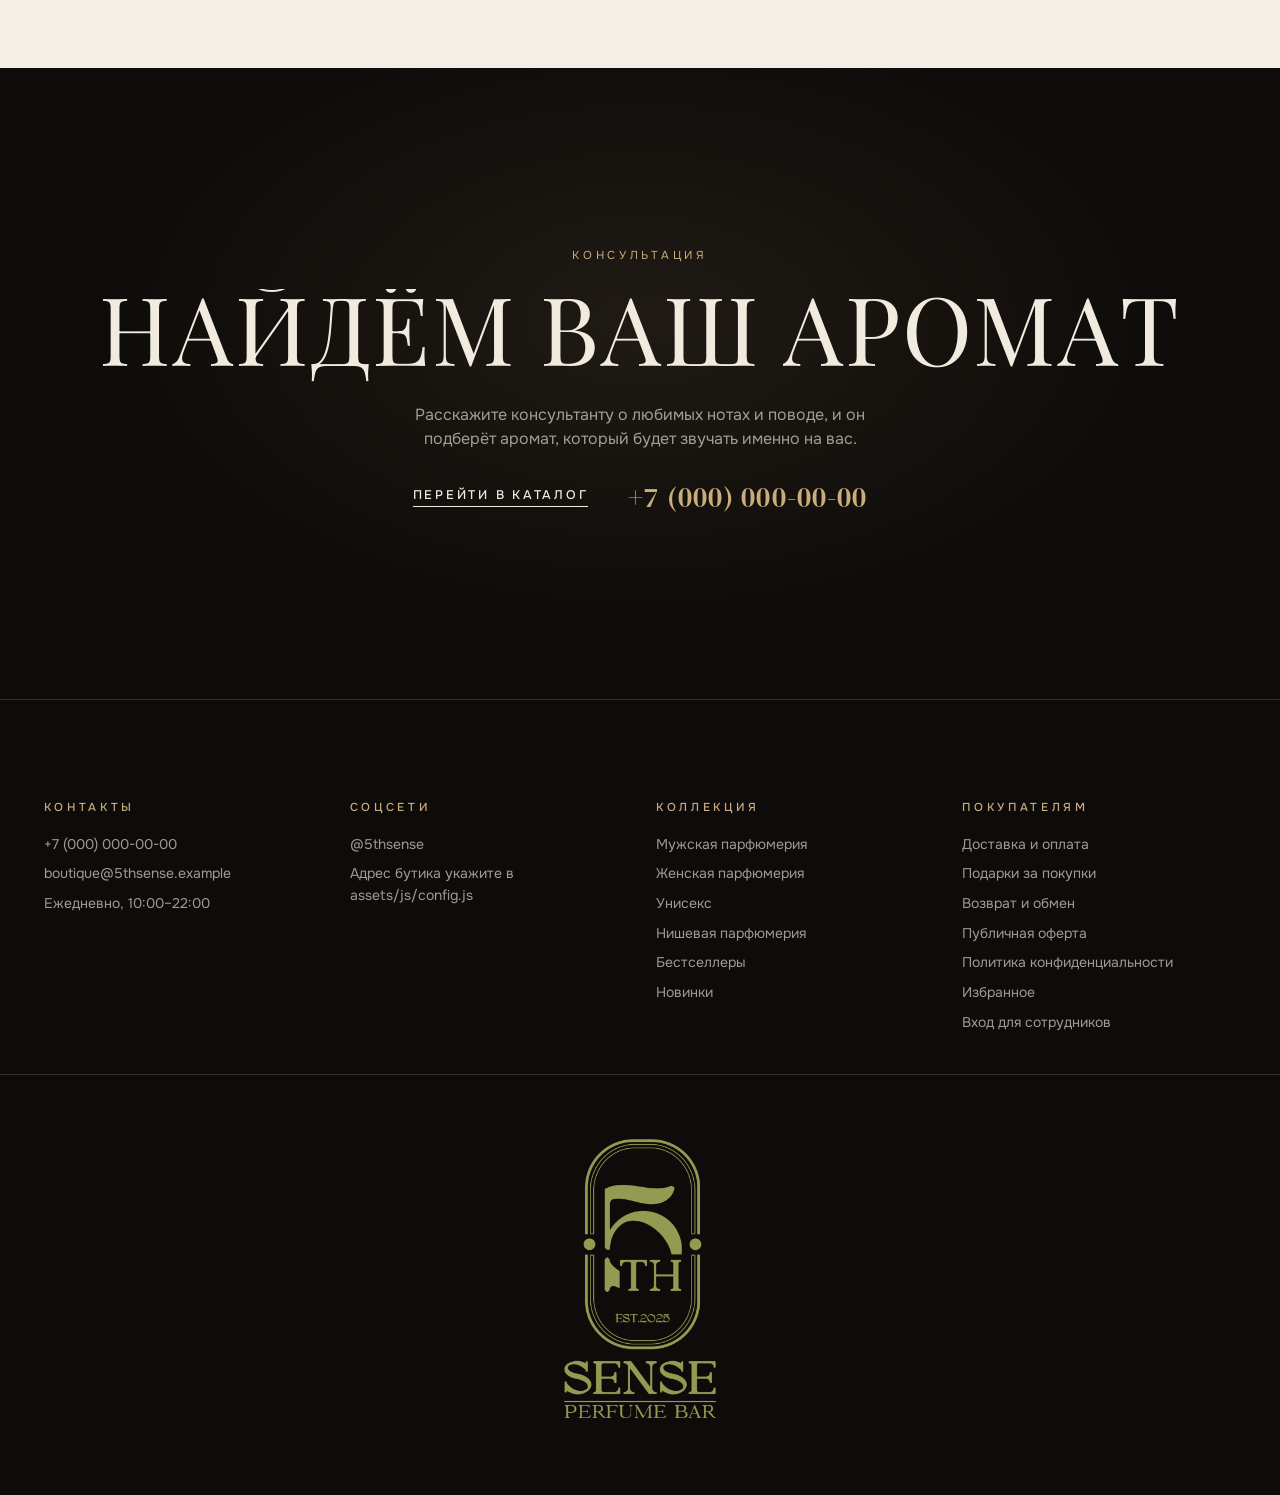
==== commit a3c0b624: "Касса — отдельное приложение по адресу /kassa/, понятная установка - Касса открывается по своему адр" ====
--- a/index.html
+++ b/index.html
@@ -13,7 +13,8 @@
 <link rel="icon" href="assets/icons/favicon-32.png" sizes="32x32" type="image/png">
 <!-- Приложение (PWA): установка на главный экран телефона -->
 <link rel="manifest" href="manifest.webmanifest">
-<script>/* Касса ставится отдельным приложением со своим манифестом. ?app=kassa — ссылка «Открыть в Chrome» из приложения. */ (function () { var c = /^#card-([\w-]{12,32})$/.exec(location.hash); if (c) { document.querySelector('link[rel="manifest"]').href = 'api/card?manifest=1&t=' + c[1]; return; } var k = location.hash === '#kassa' || /[?&]app=kassa/.test(location.search); if (!k) return; document.querySelector('link[rel="manifest"]').href = 'kassa.webmanifest'; if (location.hash !== '#kassa') history.replaceState(null, '', location.pathname + '#kassa'); })();</script>
+<script>/* Карта клиента — свой манифест (её сохраняют на главный экран). Касса живёт по адресу /kassa/
+   (отдельное приложение): старые ссылки #kassa и ?app=kassa перекидываем туда. */ (function () { var c = /^#card-([\w-]{12,32})$/.exec(location.hash); if (c) { document.querySelector('link[rel="manifest"]').href = 'api/card?manifest=1&t=' + c[1]; return; } if (/\/kassa\/?$/.test(location.pathname)) return; if (location.hash === '#kassa' || /[?&]app=kassa/.test(location.search)) location.replace('kassa/'); })();</script>
 <link rel="apple-touch-icon" href="assets/icons/apple-touch-icon.png">
 <meta name="apple-mobile-web-app-capable" content="yes">
 <meta name="mobile-web-app-capable" content="yes">
--- a/assets/css/style.css
+++ b/assets/css/style.css
@@ -1238,6 +1238,9 @@
 .ks-key:disabled { opacity: 0.28; cursor: default; transform: none; }
 .ks-key--go:disabled { background: transparent; color: var(--ks-gold); }
 .ks-spin { width: 22px; height: 22px; border: 1.5px solid currentColor; border-right-color: transparent; border-radius: 50%; animation: ks-turn 0.8s linear infinite; }
+.ks-pin-install { display: grid; justify-items: center; gap: 10px; margin-top: 26px; }
+.ks-pin-install .ks-install { font-size: 15px; }
+.ks-pin-install .ks-browser-note { text-align: center; }
 .ks-pin-foot { margin: 30px 0 0; max-width: 32ch; font-size: 12.5px; line-height: 1.5; color: var(--on-dark); opacity: 0.5; }
 @keyframes ks-shake { 0%, 100% { transform: translateX(0); } 20% { transform: translateX(-9px); } 40% { transform: translateX(8px); } 60% { transform: translateX(-5px); } 80% { transform: translateX(3px); } }
 @keyframes ks-rise { from { opacity: 0; transform: translateY(14px); } to { opacity: 1; transform: none; } }
@@ -1283,6 +1286,14 @@
 .ks-share .ks-hint { margin: 0; max-width: 34ch; }
 .ks-share-btns { display: flex; flex-wrap: wrap; justify-content: center; gap: 10px; }
 .ks-qr-card .ks-share-btns .btn--outline { border-color: #c9ad7d; color: #c9ad7d; }
+
+/* Окно «Как установить» */
+.ks-qr-card.pwa-howto { justify-items: stretch; text-align: left; }
+.pwa-howto .ks-pin-kicker, .pwa-howto .btn { justify-self: center; }
+.pwa-howto-title { margin: 0; font-family: var(--ff-serif); font-weight: 400; font-size: 26px; line-height: 1.15; text-align: center; }
+.pwa-steps { margin: 4px 0 0; padding: 0; list-style: none; counter-reset: s; display: grid; gap: 12px; }
+.pwa-steps li { counter-increment: s; display: grid; grid-template-columns: 30px 1fr; gap: 12px; align-items: start; font-size: 15px; line-height: 1.45; }
+.pwa-steps li::before { content: counter(s); width: 30px; height: 30px; display: grid; place-items: center; border: 1px solid #c9ad7d; border-radius: 50%; color: #c9ad7d; font-family: var(--ff-serif); font-size: 16px; }
 
 /* QR-код на весь экран */
 .ks-qr-layer { position: fixed; inset: 0; z-index: 200; display: grid; place-items: center; padding: var(--gutter); background: rgba(10, 8, 6, 0.86); backdrop-filter: blur(6px); }
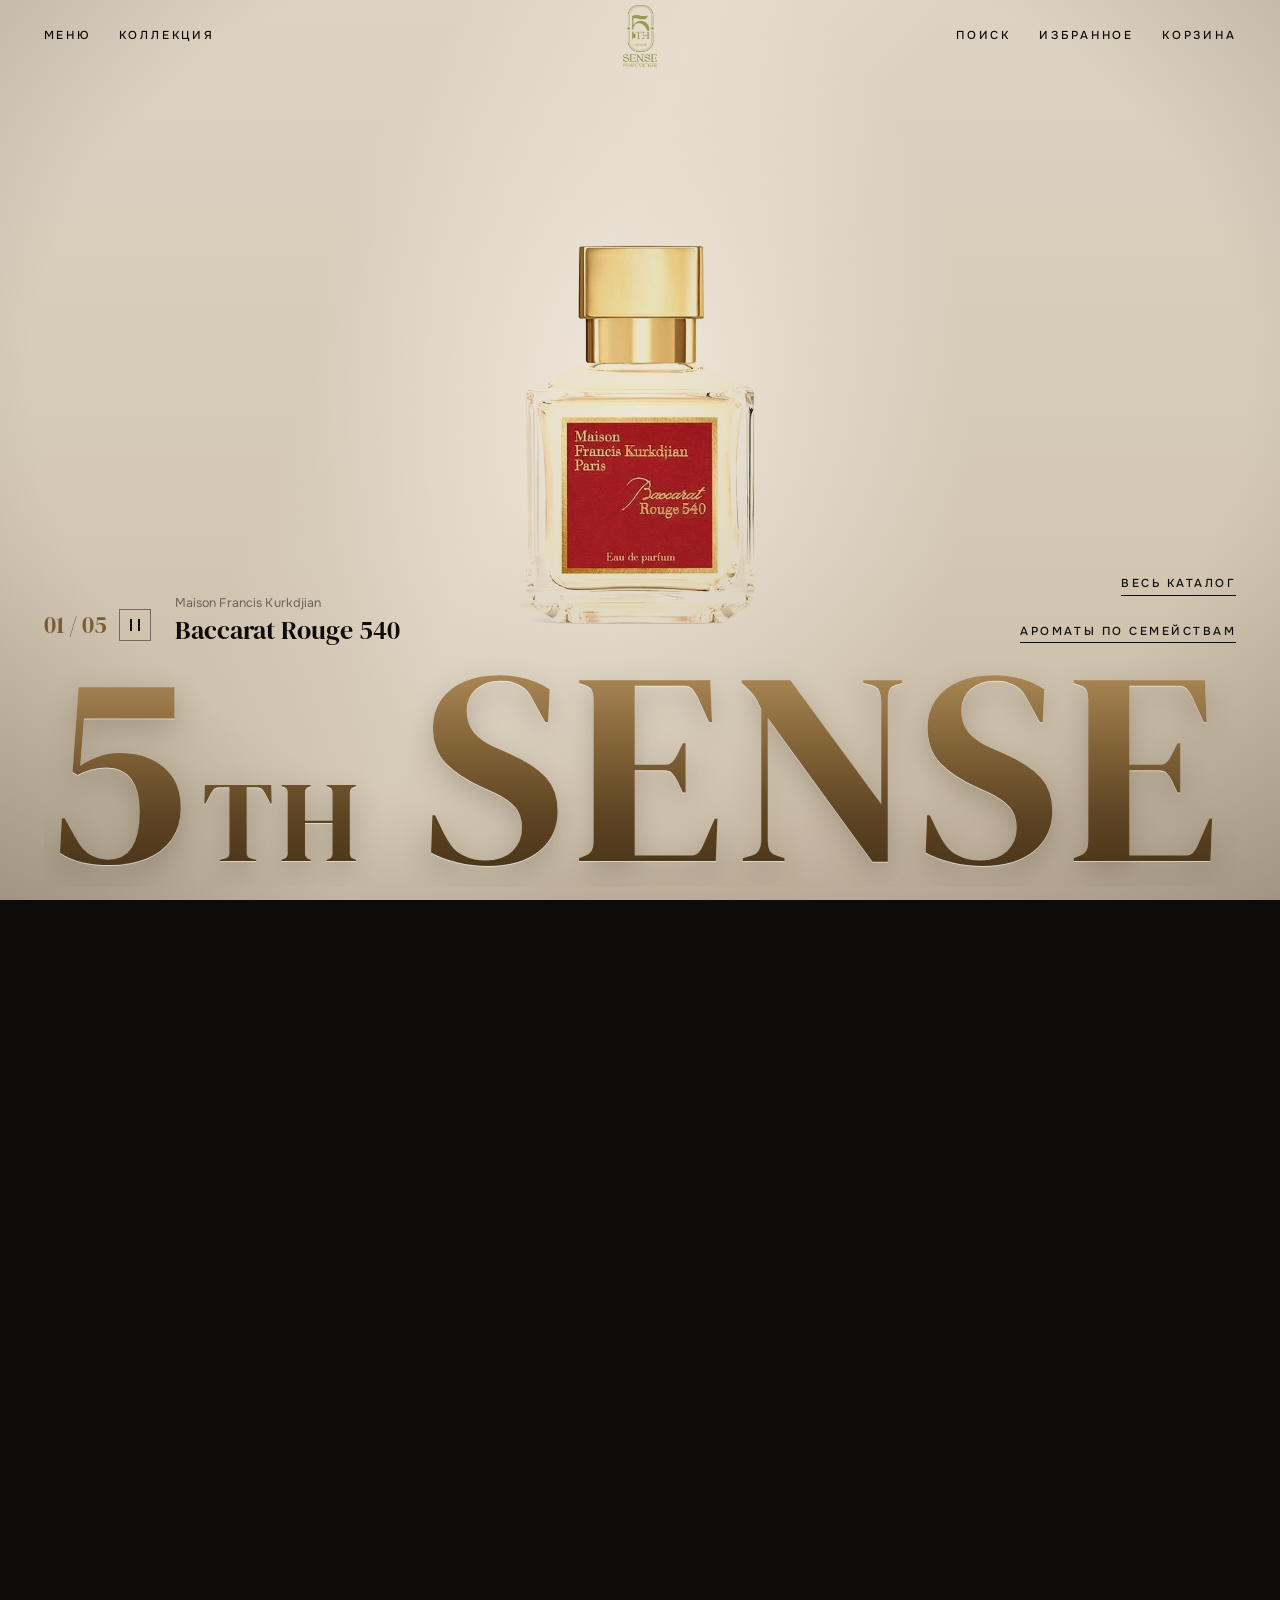
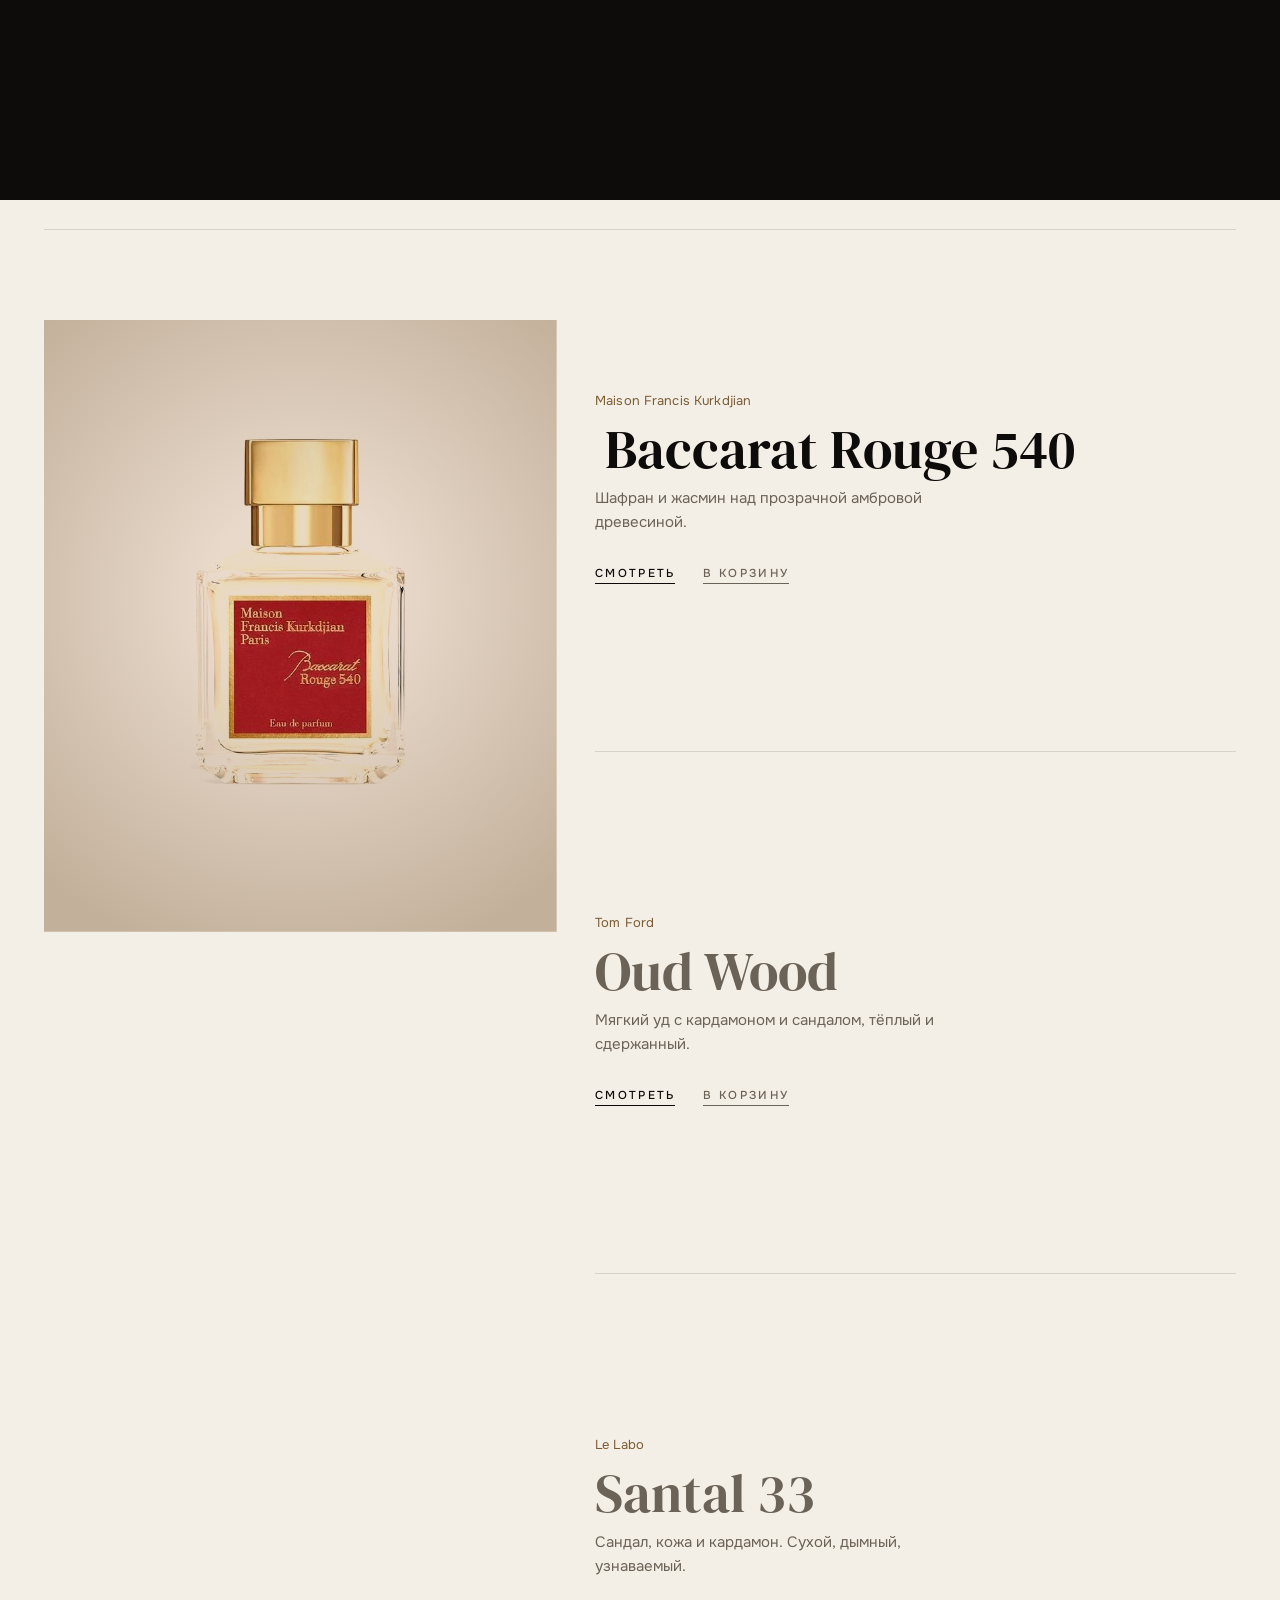
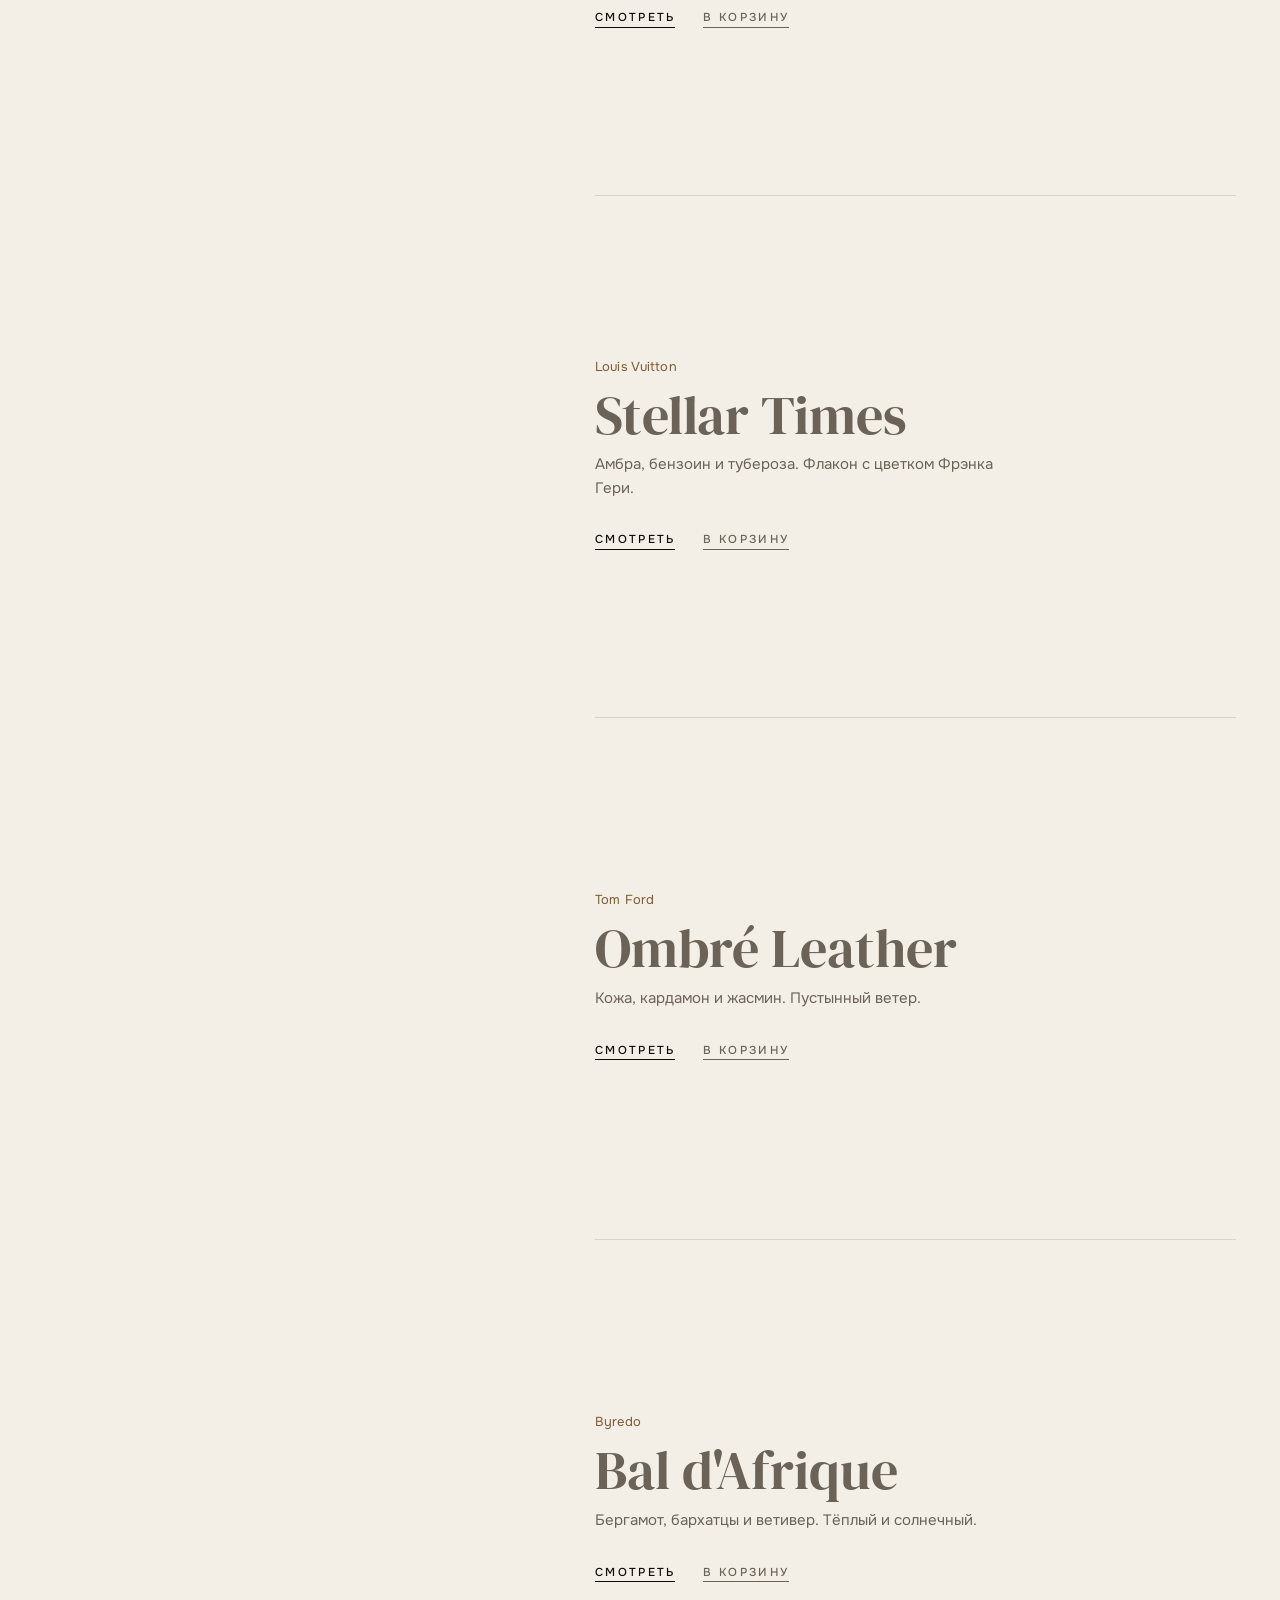
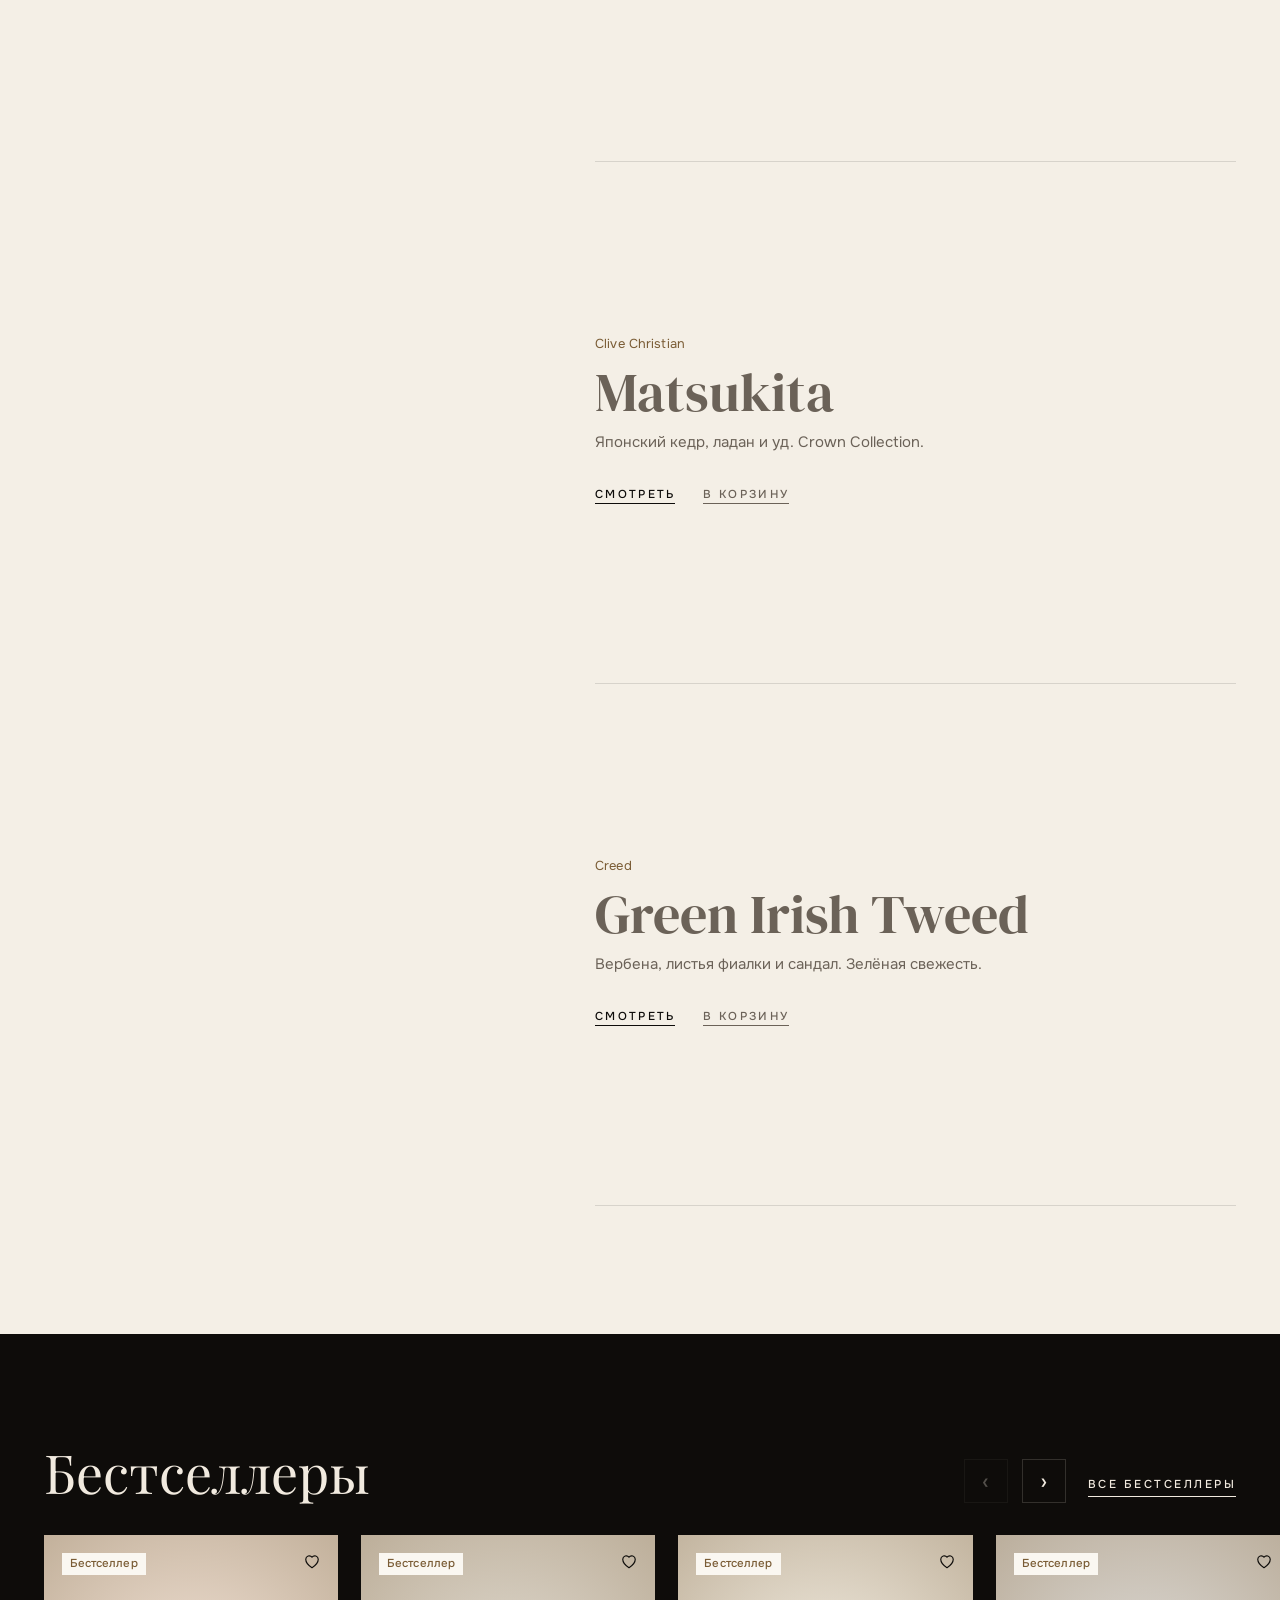
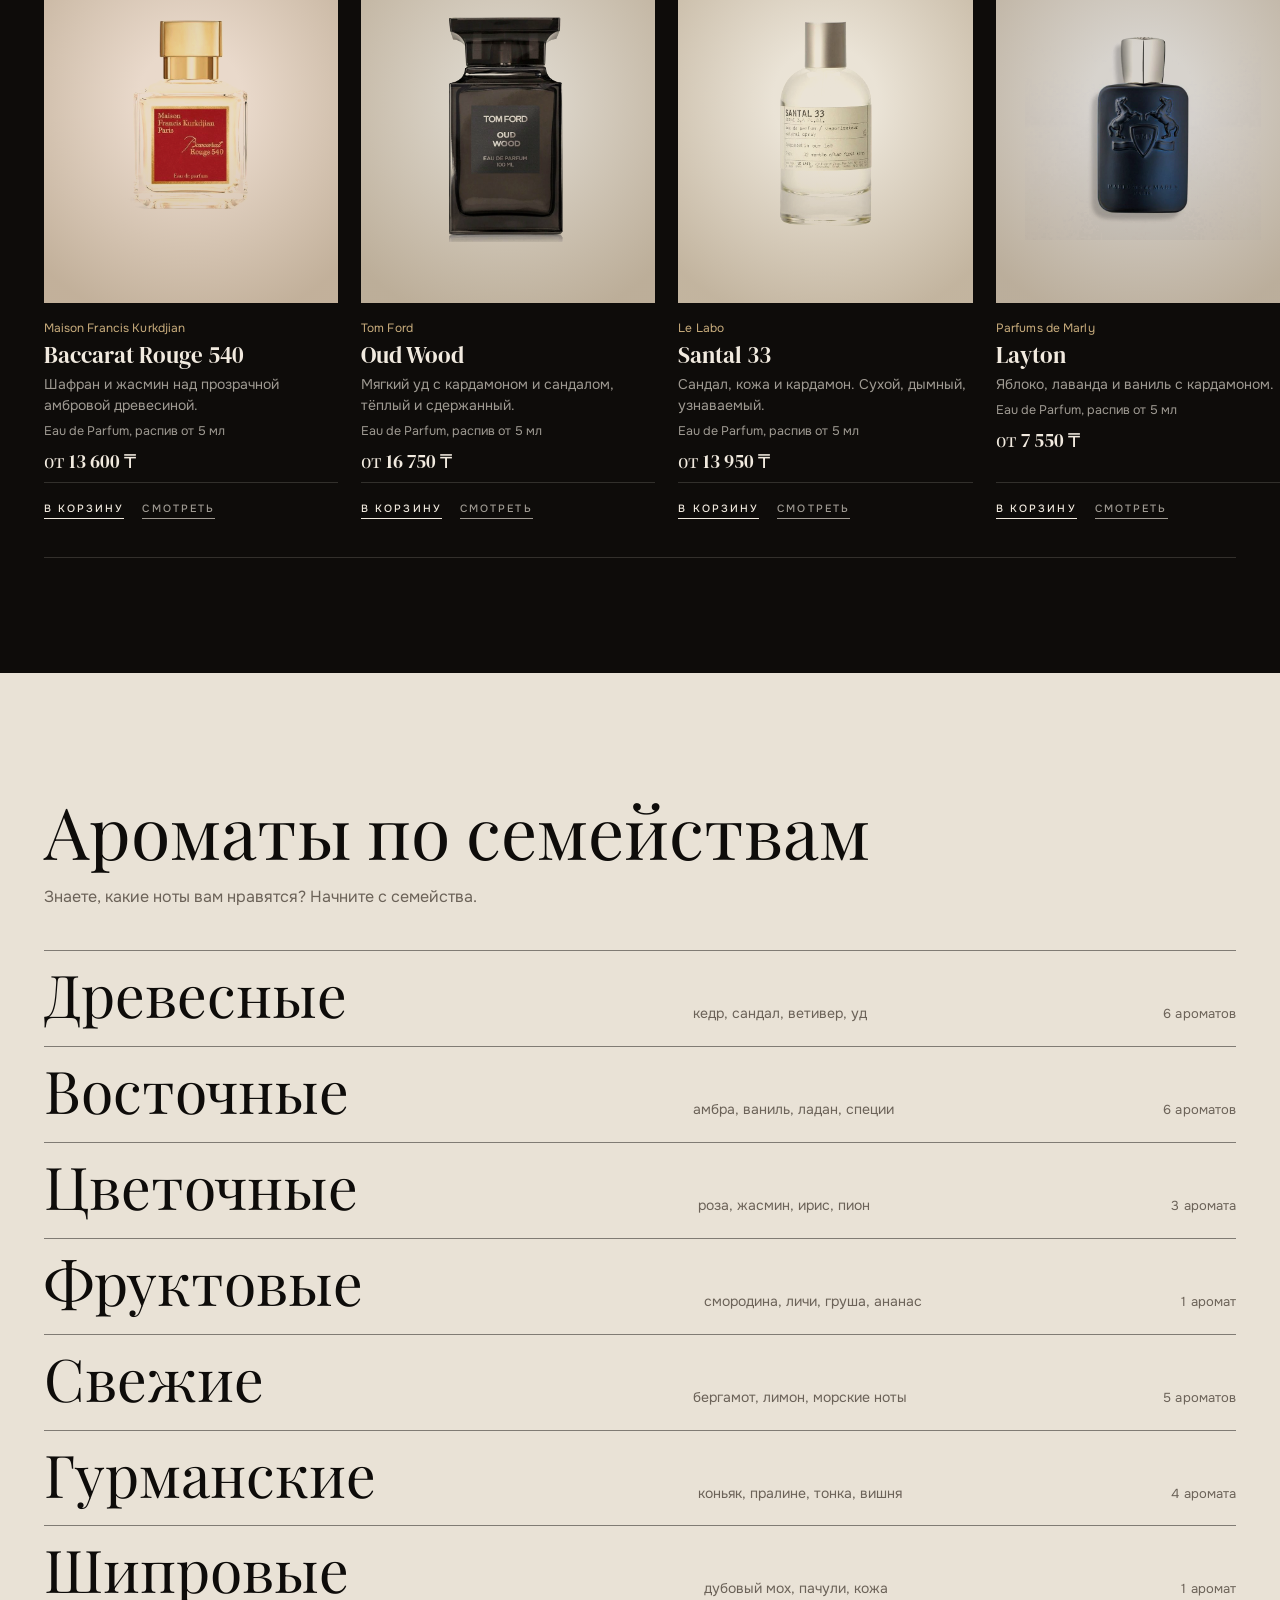
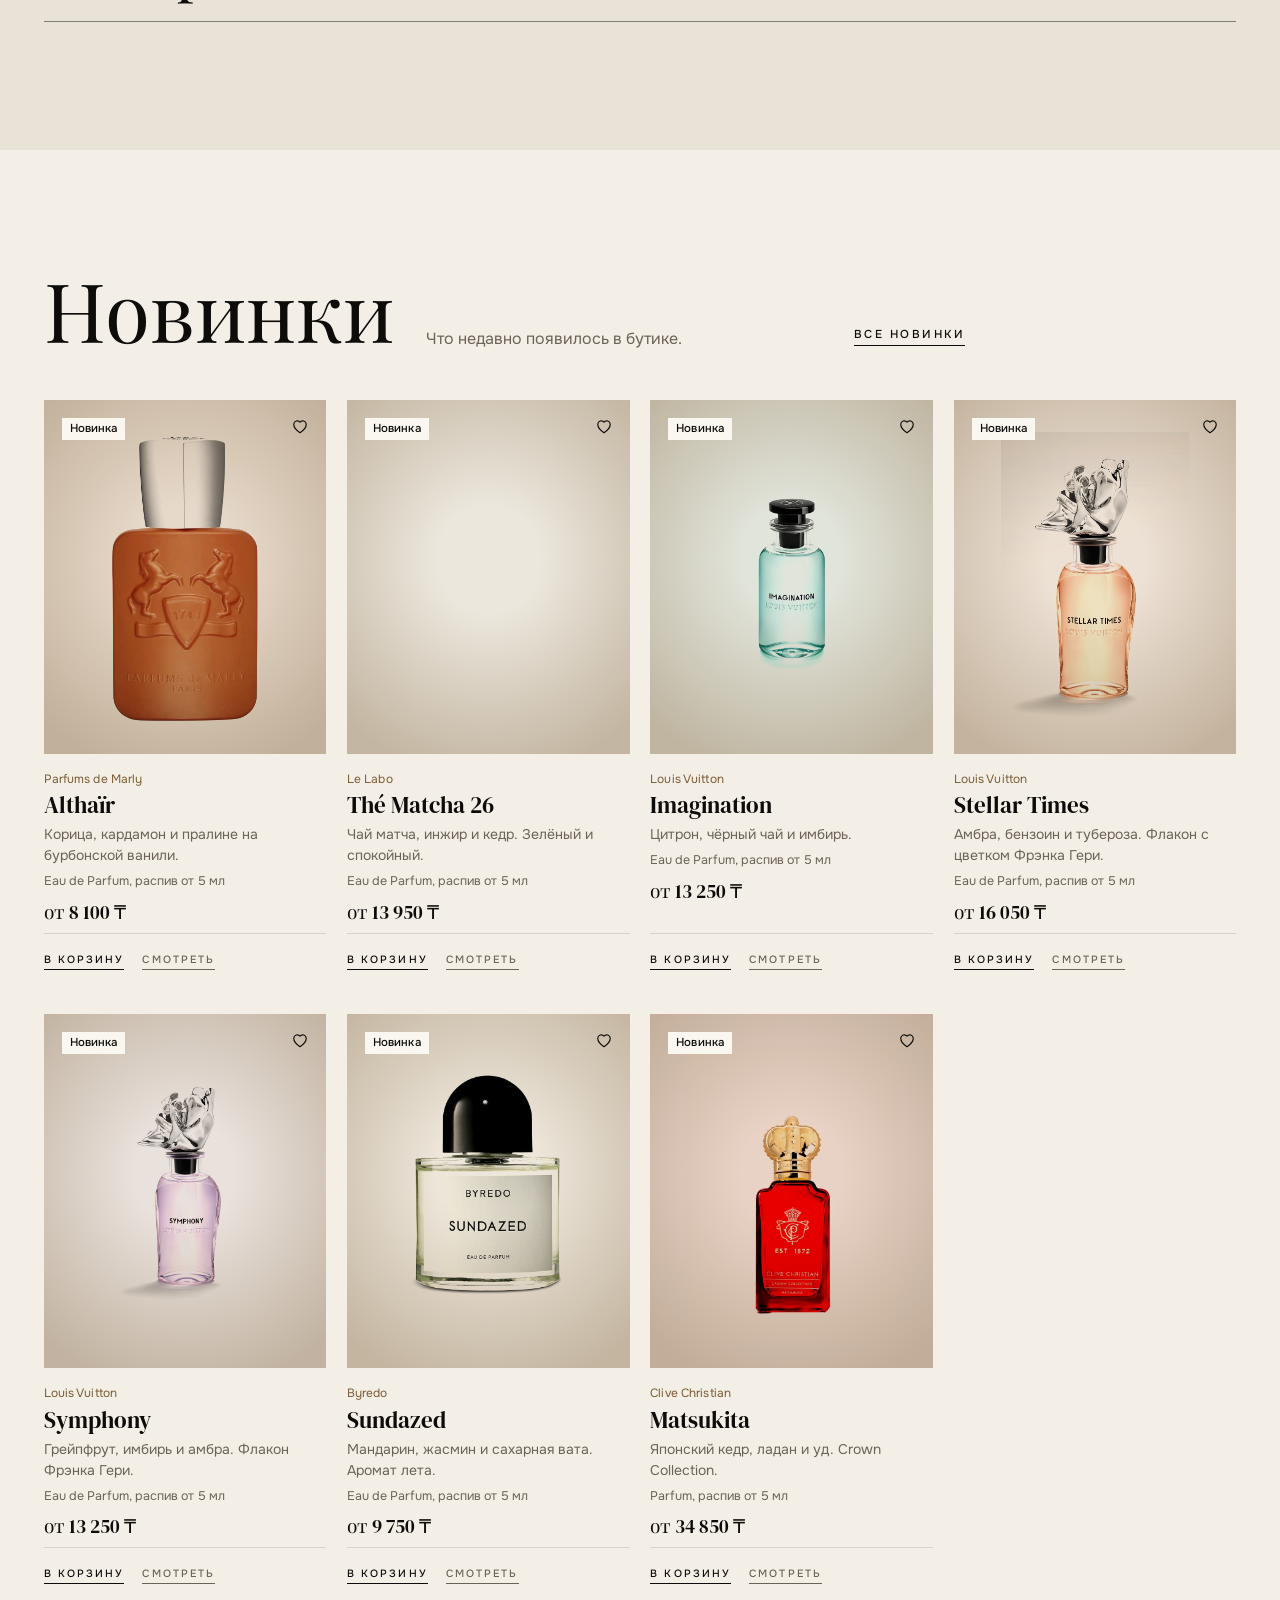
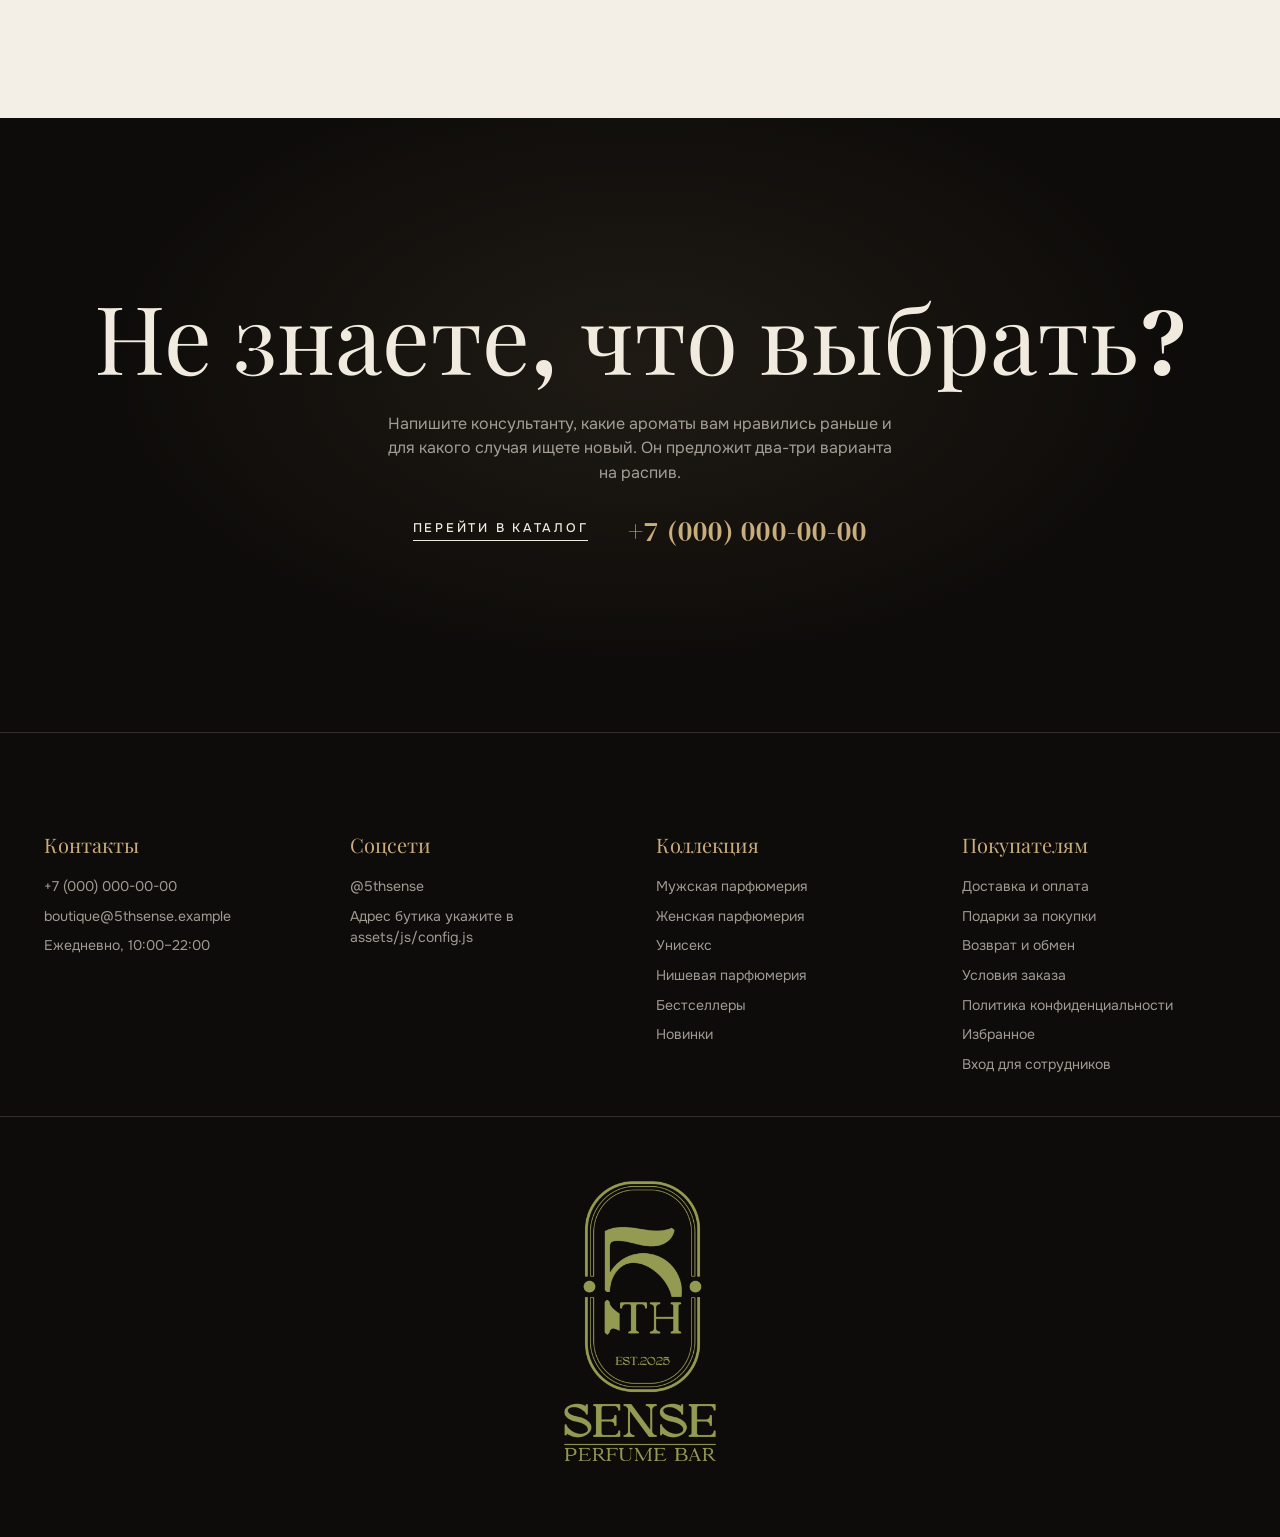
==== commit ca7182dc: "Поиск и скорость: свои адреса страниц, карта сайта, превью ссылок - Открытые страницы по обычным адр" ====
--- a/index.html
+++ b/index.html
@@ -3,8 +3,19 @@
 <head>
 <meta charset="utf-8">
 <meta name="viewport" content="width=device-width, initial-scale=1, viewport-fit=cover">
-<title>5th SENSE</title>
-<meta name="description" content="5th SENSE — бутик селективной и нишевой парфюмерии. Оригинальные ароматы мировых парфюмерных домов, консультация и доставка.">
+<title>5th SENSE — нишевая и селективная парфюмерия на распив</title>
+<meta name="description" content="Бутик-парфюмерный бар 5th SENSE: оригинальные селективные и нишевые ароматы на распив от 5 мл и полными флаконами. Подбор аромата, доставка и самовывоз.">
+<!-- Превью ссылки в WhatsApp, Telegram, Instagram. На страницах ароматов и брендов
+     сервер (api/page.js) подставляет своё название, описание и фото. -->
+<meta property="og:type" content="website">
+<meta property="og:site_name" content="5th SENSE">
+<meta property="og:locale" content="ru_RU">
+<meta property="og:title" content="5th SENSE — нишевая и селективная парфюмерия на распив">
+<meta property="og:description" content="Оригинальные селективные и нишевые ароматы на распив от 5 мл и полными флаконами.">
+<meta property="og:image" content="/assets/img/brand-sign.jpg">
+<meta name="twitter:card" content="summary_large_image">
+<meta property="og:url" content="/">
+<link rel="canonical" href="/">
 <meta name="theme-color" content="#0e0c0a">
 <!-- Сайт всегда светлый: без этого Chrome и другие браузеры на Android
      в тёмной теме сами затемняют страницу, и фото флаконов чернеют. -->
@@ -22,9 +33,12 @@
 <meta name="apple-mobile-web-app-title" content="5th SENSE">
 <link rel="preconnect" href="https://fonts.googleapis.com">
 <link rel="preconnect" href="https://fonts.gstatic.com" crossorigin>
-<link rel="stylesheet" href="https://fonts.googleapis.com/css2?family=DM+Serif+Display&family=Playfair+Display:wght@600&family=Onest:wght@300;400;500;600&display=swap">
+<!-- Шрифты не задерживают показ страницы: текст сразу виден системным шрифтом и меняется, когда шрифт загрузится. -->
+<link rel="preload" as="style" href="https://fonts.googleapis.com/css2?family=DM+Serif+Display&family=Playfair+Display:wght@600&family=Onest:wght@400;500;600&display=swap" onload="this.onload=null;this.rel='stylesheet'">
+<noscript><link rel="stylesheet" href="https://fonts.googleapis.com/css2?family=DM+Serif+Display&family=Playfair+Display:wght@600&family=Onest:wght@400;500;600&display=swap"></noscript>
 <link rel="stylesheet" href="assets/css/style.css">
 <script type="application/ld+json">{"@context":"https://schema.org","@type":"Organization","name":"5th SENSE","slogan":"Perfume Bar","foundingDate":"2025"}</script>
+<script type="application/ld+json" id="ld-page"></script>
 </head>
 <body>
 <div class="intro" id="intro" hidden aria-hidden="true">
@@ -47,21 +61,17 @@
 <script src="assets/js/telegram.js"></script>
 <script src="assets/js/config.js"></script>
 <script src="assets/js/data.js"></script>
+<script src="assets/js/seo.js"></script>
 <script src="assets/js/bottle.js"></script>
 <script src="assets/js/store.js"></script>
 <script src="assets/js/api.js"></script>
 <script src="assets/js/motion.js"></script>
 <script src="assets/js/ui.js"></script>
-<script src="assets/js/qr.js"></script>
 <script src="assets/js/views/home.js"></script>
 <script src="assets/js/views/catalog.js"></script>
 <script src="assets/js/views/product.js"></script>
 <script src="assets/js/views/checkout.js"></script>
 <script src="assets/js/views/pages.js"></script>
-<script src="assets/js/importer.js"></script>
-<script src="assets/js/views/admin.js"></script>
-<script src="assets/js/views/kassa.js"></script>
-<script src="assets/js/views/card.js"></script>
 <script src="assets/js/pwa.js"></script>
 <script src="assets/js/app.js"></script>
 </body>
--- a/assets/css/style.css
+++ b/assets/css/style.css
@@ -23,7 +23,7 @@
   --on-dark: #f1eadf;
   --on-dark-soft: rgba(241, 234, 223, 0.64);
   --line: rgba(14, 12, 10, 0.12);
-  --line-strong: rgba(14, 12, 10, 0.34);
+  --line-strong: rgba(14, 12, 10, 0.48); /* рамки полей и кнопок: контраст не ниже 3:1 */
   --line-dark: rgba(241, 234, 223, 0.16);
   --line-gold: rgba(176, 141, 91, 0.5);
   --focus-ring: rgba(122, 92, 53, 0.18);
@@ -69,7 +69,7 @@
 .skip-link { position: fixed; left: 16px; top: -60px; z-index: 200; background: var(--ink); color: var(--on-dark); padding: 10px 16px; transition: top 0.3s; }
 .skip-link:focus { top: 12px; }
 .noscript { padding: 120px var(--gutter); text-align: center; }
-.kicker { font-size: 11.5px; letter-spacing: 0.32em; text-transform: uppercase; color: var(--gold-deep); }
+.kicker { font-size: 13px; letter-spacing: 0.01em; color: var(--gold-deep); }
 [data-head="dark"] .kicker, .page-head .kicker { color: var(--gold-soft); }
 
 /* ---------- Сцена для фото флакона ----------
@@ -148,26 +148,19 @@
 .chip:hover, .chip--active { border-color: var(--brand); color: var(--brand); }
 .chip svg { width: 14px; height: 14px; fill: none; stroke: currentColor; stroke-width: 1.6; }
 /* Метки на фото: текст с тонкой линией снизу, без плашки */
-.tag-chip { display: inline-block; padding: 0 0 4px; border-bottom: 1px solid currentColor; color: var(--ink); font-size: 10px; font-weight: 500; letter-spacing: 0.22em; text-transform: uppercase; line-height: 1.2; }
+.tag-chip { display: inline-block; padding: 0 0 4px; border-bottom: 1px solid currentColor; color: var(--ink); font-size: 11.5px; font-weight: 500; letter-spacing: 0.01em; line-height: 1.2; }
 .tag-chip--brand { color: var(--gold-deep); }
 .tag-chip--out { color: var(--ink-soft); }
 
 /* ---------- Движение: появление ---------- */
-.reveal { opacity: 0; transform: translate3d(0, 34px, 0); transition: opacity 1.1s var(--ease), transform 1.3s var(--ease); transition-delay: calc(var(--i, 0) * 80ms); }
-.reveal.is-in { opacity: 1; transform: none; }
-.cw { display: inline-block; overflow: hidden; vertical-align: bottom; padding-bottom: 0.06em; margin-bottom: -0.06em; }
-.c { display: inline-block; transform: translate3d(0, 105%, 0); transition: transform 1.1s var(--ease); transition-delay: calc(var(--ci, 0) * 26ms); }
-.reveal.is-in .c, .pd.is-in .c { transform: none; }
-[data-chars].reveal { opacity: 1; transform: none; }
-.w { display: inline-block; }
-.w .wi { opacity: 0.16; transition: opacity 0.6s var(--ease); }
-.w.is-lit .wi { opacity: 1; }
+/* Блоки не выплывают при прокрутке: на сайте одна анимация — заставка с логотипом. */
+.reveal, .reveal.is-in { opacity: 1; transform: none; }
 
 /* ---------- Вступление ---------- */
-.intro { position: fixed; inset: 0; z-index: 150; display: grid; place-items: center; align-content: center; gap: 22px; background: var(--ink); color: var(--on-dark); clip-path: inset(0 0 0 0); transition: clip-path 1.1s var(--ease-io); }
+.intro { position: fixed; inset: 0; z-index: 150; display: grid; place-items: center; align-content: center; gap: 22px; background: var(--ink); color: var(--on-dark); clip-path: inset(0 0 0 0); transition: clip-path 0.55s var(--ease-io); }
 .intro.is-leaving { clip-path: inset(0 0 100% 0); }
 /* Логотип бутика на заставке: проявляется и слегка поднимается */
-.intro-logo { width: auto; height: min(58vh, 520px); max-width: 72vw; object-fit: contain; opacity: 0; transform: translate3d(0, 16px, 0) scale(0.97); animation: logoIn 1.3s var(--ease) 0.1s forwards; }
+.intro-logo { width: auto; height: min(58vh, 520px); max-width: 72vw; object-fit: contain; opacity: 0; transform: translate3d(0, 16px, 0) scale(0.97); animation: logoIn 0.5s var(--ease) forwards; }
 @keyframes logoIn { to { opacity: 1; transform: none; } }
 .intro-count { position: absolute; right: var(--gutter); bottom: var(--gutter); font-family: var(--ff-serif); font-size: clamp(40px, 6vw, 80px); line-height: 1; font-variant-numeric: tabular-nums; }
 @keyframes draw { to { stroke-dashoffset: 0; } }
@@ -221,13 +214,12 @@
 .menu-panel { position: absolute; inset: 0; display: grid; grid-template-rows: auto 1fr auto; padding: env(safe-area-inset-top, 0px) var(--gutter) calc(24px + env(safe-area-inset-bottom, 0px)); background: var(--ink); color: var(--on-dark); clip-path: inset(0 0 100% 0); transition: clip-path 0.9s var(--ease-io); overflow-y: auto; }
 .layer.is-open .menu-panel { clip-path: inset(0 0 0 0); }
 .menu-top { height: var(--header-h); display: flex; align-items: center; justify-content: space-between; }
-.menu-note { font-family: var(--ff-display); font-size: 15px; letter-spacing: 0.22em; text-transform: uppercase; color: var(--gold-soft); }
+.menu-note { font-family: var(--ff-display); font-size: 16.5px; letter-spacing: 0.01em; color: var(--gold-soft); }
 .menu-grid { display: grid; grid-template-columns: minmax(0, 1.5fr) minmax(0, 1fr); gap: 40px; align-items: center; padding-block: 24px; }
 .menu-links { display: flex; flex-direction: column; }
-.menu-links a { display: grid; grid-template-columns: 48px minmax(0, 1fr); align-items: start; column-gap: 8px; padding: 4px 0; font-family: var(--ff-serif); font-size: clamp(28px, min(3.8vw, 6.2vh), 56px); line-height: 1.04; text-transform: uppercase; letter-spacing: 0.03em; opacity: 0; transform: translate3d(0, 40px, 0); transition: opacity 0.8s var(--ease), transform 0.9s var(--ease), color 0.4s; }
+.menu-links a { display: block; padding: 4px 0; font-family: var(--ff-serif); font-size: clamp(28px, min(3.8vw, 6.2vh), 56px); line-height: 1.04; opacity: 0; transform: translate3d(0, 40px, 0); transition: opacity 0.8s var(--ease), transform 0.9s var(--ease), color 0.4s; }
 .layer.is-open .menu-links a { opacity: 1; transform: none; transition-delay: calc(0.25s + var(--i) * 0.05s); }
 .menu-links a:hover { color: var(--gold-soft); }
-.menu-num { font-family: var(--ff-display); font-size: 0.42em; line-height: 1; letter-spacing: 0.04em; color: var(--gold-soft); font-variant-numeric: lining-nums tabular-nums; text-align: left; margin-top: 0.74em; /* по центру первой строки названия */ }
 .menu-shots { position: relative; aspect-ratio: 4 / 5; max-height: 64vh; justify-self: end; width: min(100%, 420px); }
 .menu-shot-wrap { position: absolute; inset: 0; clip-path: inset(100% 0 0 0); transition: clip-path 0.9s var(--ease); }
 .menu-shot-wrap.is-on { clip-path: inset(0 0 0 0); }
@@ -240,14 +232,15 @@
 .drawer-panel { position: absolute; inset: 0 0 0 auto; width: min(460px, 100vw); display: flex; flex-direction: column; background: var(--paper); padding-top: env(safe-area-inset-top, 0px); padding-bottom: env(safe-area-inset-bottom, 0px); transform: translateX(102%); transition: transform 0.8s var(--ease); }
 .layer.is-open .drawer-panel { transform: none; }
 .drawer-head { display: flex; align-items: center; justify-content: space-between; padding: 16px 20px 16px 28px; border-bottom: 1px solid var(--line); }
-.drawer-head h2 { font-family: var(--ff-serif); font-size: 32px; text-transform: uppercase; display: flex; align-items: baseline; gap: 10px; }
+.drawer-head h2 { font-family: var(--ff-serif); font-size: 32px; display: flex; align-items: baseline; gap: 10px; }
 .drawer-count { font-family: var(--ff-serif); font-size: inherit; line-height: inherit; color: var(--gold-deep); font-variant-numeric: lining-nums; }
 .drawer-body { flex: 1; overflow-y: auto; padding: 4px 28px 20px; overscroll-behavior: contain; }
 .drawer-foot { padding: 18px 28px 24px; border-top: 1px solid var(--line); display: grid; gap: 10px; background: var(--sheet); }
 .drawer-actions { display: flex; flex-wrap: wrap; align-items: center; justify-content: space-between; gap: 12px 24px; margin-top: 6px; }
 .drawer-actions .line-link { font-size: 12.5px; min-height: 40px; }
 .drawer-note { font-size: 13px; color: var(--ink-soft); margin-bottom: 6px; }
-.sum-row { display: flex; justify-content: space-between; align-items: baseline; font-family: var(--ff-serif); font-size: 28px; text-transform: uppercase; font-variant-numeric: tabular-nums; }
+.summary-note { font-size: 13px; line-height: 1.5; color: var(--on-dark-soft); }
+.sum-row { display: flex; justify-content: space-between; align-items: baseline; font-family: var(--ff-serif); font-size: 28px; font-variant-numeric: tabular-nums; }
 .cart-ship { padding: 14px 0 18px; border-bottom: 1px solid var(--line); font-size: 13.5px; color: var(--ink-soft); }
 .cart-ship strong { color: var(--brand); font-weight: 500; }
 .cart-ship-bar { margin-top: 10px; height: 2px; background: var(--paper-2); }
@@ -257,14 +250,14 @@
 .cart-thumb { display: flex; align-items: center; justify-content: center; height: 104px; padding: 8px; background: var(--scene); }
 .cart-thumb img, .cart-thumb svg { height: 100%; width: 100%; object-fit: contain; mix-blend-mode: multiply; }
 .cart-info { min-width: 0; display: grid; gap: 2px; justify-items: start; }
-.cart-brand { font-size: 11px; letter-spacing: 0.14em; text-transform: uppercase; color: var(--ink-soft); }
-.cart-name { font-family: var(--ff-serif); font-size: 22px; line-height: 1.05; text-transform: uppercase; }
+.cart-brand { font-size: 12.5px; letter-spacing: 0.01em; color: var(--ink-soft); }
+.cart-name { font-family: var(--ff-serif); font-size: 22px; line-height: 1.05; }
 .cart-name:hover { color: var(--brand); }
 .cart-vol { font-size: 13px; color: var(--ink-soft); }
 .cart-row { width: 100%; display: flex; align-items: center; justify-content: space-between; gap: 12px; margin: 10px 0 4px; }
 .cart-total { font-size: 15px; font-weight: 500; white-space: nowrap; font-variant-numeric: tabular-nums; }
 .cart-empty { display: grid; gap: 14px; justify-items: start; padding: 48px 0; color: var(--ink-soft); }
-.cart-empty-title { font-family: var(--ff-serif); font-size: 34px; text-transform: uppercase; color: var(--ink); line-height: 1; }
+.cart-empty-title { font-family: var(--ff-serif); font-size: 34px; color: var(--ink); line-height: 1; }
 
 .stepper { display: inline-flex; align-items: center; border: 1px solid var(--line-strong); height: 40px; background: var(--sheet); }
 .stepper button { width: 38px; height: 100%; display: grid; place-items: center; transition: color 0.3s; }
@@ -296,8 +289,8 @@
 .search-item:hover, .search-item:focus-visible { background: rgba(241, 234, 223, 0.06); }
 .search-thumb { height: 64px; display: flex; justify-content: center; background: var(--scene); padding: 4px; }
 .search-thumb img, .search-thumb svg { height: 100%; width: 100%; object-fit: contain; mix-blend-mode: multiply; }
-.search-brand { display: block; font-size: 11px; letter-spacing: 0.14em; text-transform: uppercase; color: var(--on-dark-soft); }
-.search-name { display: block; font-family: var(--ff-serif); font-size: 24px; text-transform: uppercase; line-height: 1.05; }
+.search-brand { display: block; font-size: 12.5px; letter-spacing: 0.01em; color: var(--on-dark-soft); }
+.search-name { display: block; font-family: var(--ff-serif); font-size: 24px; line-height: 1.05; }
 .search-price { font-variant-numeric: tabular-nums; color: var(--on-dark-soft); white-space: nowrap; }
 .search-results .btn--outline { border-color: var(--on-dark); color: var(--on-dark); }
 .search-results .btn--outline:hover { background: var(--on-dark); color: var(--ink); }
@@ -337,8 +330,8 @@
 .hero-caption { position: absolute; z-index: 3; left: var(--gutter); right: var(--gutter); bottom: calc(17.4vw + 34px); display: grid; grid-template-columns: auto minmax(0, 1fr) auto; align-items: end; gap: 24px; }
 .hero-count { font-family: var(--ff-serif); font-size: 24px; font-variant-numeric: lining-nums tabular-nums; color: var(--gold-deep); }
 .hero-now { display: grid; gap: 4px; }
-.hero-now span { font-size: 11px; letter-spacing: 0.28em; text-transform: uppercase; color: var(--ink-soft); }
-.hero-now a { max-width: 24vw; font-family: var(--ff-serif); font-size: clamp(24px, 2vw, 32px); text-transform: uppercase; letter-spacing: 0.04em; line-height: 1.02; }
+.hero-now span { font-size: 12.5px; letter-spacing: 0.01em; color: var(--ink-soft); }
+.hero-now a { max-width: 24vw; font-family: var(--ff-serif); font-size: clamp(24px, 2vw, 32px); line-height: 1.02; }
 .hero-now.is-swap > * { animation: swapIn 0.9s var(--ease); }
 @keyframes swapIn { from { opacity: 0; transform: translateY(12px); } }
 /* Компактные действия у правого края, не заходят на флакон */
@@ -353,14 +346,14 @@
   background: linear-gradient(180deg, #b08d5b 0%, #8a6a3d 34%, #5f4524 72%, #4a3519 100%);
   -webkit-background-clip: text; background-clip: text; -webkit-text-fill-color: transparent;
   filter: drop-shadow(0 1px 0 rgba(255, 249, 238, 0.55)) drop-shadow(0 10px 14px rgba(46, 31, 14, 0.22)); }
-.is-ready .wordmark--hero { transform: none; transition: transform 1.6s var(--ease) 0.15s; }
-.is-ready .hero-caption { animation: fadeUp 1.4s var(--ease) 0.6s both; }
+.is-ready .wordmark--hero { transform: none; transition: transform 1s var(--ease); }
+.is-ready .hero-caption { animation: fadeUp 0.9s var(--ease) 0.15s both; }
 @keyframes fadeUp { from { opacity: 0; transform: translate3d(0, 20px, 0); } }
 
 /* История бренда */
 .story { position: relative; background: var(--ink); color: var(--on-dark); }
 .story-inner { width: min(100% - 2 * var(--gutter), var(--max)); margin-inline: auto; padding-block: clamp(72px, 10vw, 150px) clamp(64px, 8vw, 120px); display: grid; gap: clamp(32px, 5vw, 64px); }
-.story-text { font-family: var(--ff-serif); font-size: clamp(30px, 4vw, 64px); line-height: 1.12; letter-spacing: 0.005em; max-width: 26ch; }
+.story-text { font-family: var(--ff-serif); font-size: clamp(26px, 3vw, 46px); line-height: 1.18; letter-spacing: 0.005em; max-width: 30ch; }
 .services { list-style: none; margin: 0; padding: 0; display: grid; grid-template-columns: repeat(4, minmax(0, 1fr)); gap: 28px; }
 .services li { display: grid; gap: 8px; padding-top: 18px; border-top: 1px solid var(--line-gold); }
 .services h3 { font-family: var(--ff-serif); font-size: 26px; letter-spacing: 0.02em; }
@@ -370,22 +363,18 @@
 .index { background: var(--paper); color: var(--ink); padding-top: clamp(72px, 9vw, 130px); padding-bottom: clamp(64px, 10vw, 140px); }
 .index-head { width: min(100% - 2 * var(--gutter), var(--max)); margin-inline: auto; display: grid; gap: 16px; padding-bottom: 32px; border-bottom: 1px solid var(--line); }
 .index-title { font-family: var(--ff-serif); font-size: clamp(30px, 3.4vw, 52px); line-height: 1.05; max-width: 22ch; }
-.index-grid { width: min(100% - 2 * var(--gutter), var(--max)); margin-inline: auto; display: grid; grid-template-columns: minmax(0, 0.55fr) minmax(0, 1fr) minmax(0, 1.25fr); gap: clamp(20px, 3vw, 48px); }
-.index-num { position: sticky; top: 42vh; align-self: start; height: max-content; font-family: var(--ff-serif); font-size: clamp(80px, 10vw, 170px); line-height: 0.8; font-variant-numeric: lining-nums tabular-nums; color: var(--gold); overflow: hidden; }
-.index-num.is-swap span { display: inline-block; animation: numIn 0.8s var(--ease); }
-@keyframes numIn { from { transform: translateY(80%); opacity: 0; } }
+.index-grid { width: min(100% - 2 * var(--gutter), var(--max)); margin-inline: auto; display: grid; grid-template-columns: minmax(0, 1fr) minmax(0, 1.25fr); gap: clamp(20px, 3vw, 48px); }
 .index-stack { position: sticky; top: 16vh; align-self: start; height: 68vh; margin-top: 10vh; }
 .stack-item { position: absolute; inset: 0; display: grid; place-items: center; padding: 8%; background: var(--scene); clip-path: inset(100% 0 0 0); transition: clip-path 1.1s var(--ease); }
 .stack-item.is-active { clip-path: inset(0 0 0 0); z-index: 2; }
 .stack-item img, .stack-item svg { width: 100%; height: 100%; object-fit: contain; mix-blend-mode: multiply; transform: scale(1.1); transition: transform 1.6s var(--ease); }
 .stack-item.is-active img, .stack-item.is-active svg { transform: none; }
 .index-list { list-style: none; margin: 0; padding: 0; }
-.irow { min-height: 58vh; display: grid; align-content: center; gap: 12px; padding-block: 6vh; border-bottom: 1px solid var(--line); opacity: 0.3; transition: opacity 0.8s var(--ease); }
-.irow.is-active { opacity: 1; }
+.irow { min-height: 58vh; display: grid; align-content: center; gap: 12px; padding-block: 6vh; border-bottom: 1px solid var(--line); transition: opacity 0.8s var(--ease); }
+.irow:not(.is-active) .irow-name { color: var(--ink-soft); } /* неактивная строка спокойнее, но читается */
 .irow-img { display: none; }
-.irow-num { display: none; font-family: var(--ff-serif); font-size: 24px; color: var(--gold-deep); }
-.irow-brand { font-size: 11.5px; letter-spacing: 0.28em; text-transform: uppercase; color: var(--gold-deep); }
-.irow-name { font-family: var(--ff-serif); font-size: clamp(36px, 4.2vw, 72px); line-height: 0.98; text-transform: uppercase; letter-spacing: 0.02em; transition: transform 0.9s var(--ease); }
+.irow-brand { font-size: 13px; letter-spacing: 0.01em; color: var(--gold-deep); }
+.irow-name { font-family: var(--ff-serif); font-size: clamp(36px, 4.2vw, 72px); line-height: 0.98; transition: transform 0.9s var(--ease); }
 .irow.is-active .irow-name { transform: translateX(10px); }
 .irow-meta { max-width: 40ch; font-size: 15px; color: var(--ink-soft); }
 .irow-actions { display: flex; flex-wrap: wrap; align-items: center; gap: 12px 28px; margin-top: 12px; }
@@ -394,17 +383,13 @@
 /* Бестселлеры: горизонтальная лента */
 .hscroll { position: relative; background: var(--ink); color: var(--on-dark); }
 .hscroll-pin { display: grid; grid-template-columns: minmax(0, 1fr); gap: 32px; padding-block: clamp(72px, 9vw, 120px); overflow: hidden; }
-.hscroll.is-pinned .hscroll-pin { position: sticky; top: 0; height: 100vh; height: 100svh; align-content: center; gap: clamp(16px, 3vh, 28px); padding-block: calc(var(--header-h) + 16px) 28px; }
 /* В закреплённой ленте всё помещается в один экран: заголовок в строку, фото по высоте окна */
-.hscroll.is-pinned .hscroll-title { font-size: clamp(28px, 3vw, 52px); max-width: none; }
-.hscroll.is-pinned .pcard-media { aspect-ratio: auto; height: clamp(180px, calc(100svh - 480px), 460px); }
-.hscroll.is-pinned .pcard-desc { display: none; }
 .hscroll-head { width: min(100% - 2 * var(--gutter), var(--max)); margin-inline: auto; display: flex; flex-wrap: wrap; align-items: end; justify-content: space-between; gap: 16px 32px; }
 .hscroll-head .kicker { flex-basis: 100%; }
-.hscroll-title { font-family: var(--ff-serif); font-size: clamp(34px, 4.2vw, 68px); line-height: 1; text-transform: uppercase; letter-spacing: 0.02em; max-width: 18ch; }
+.hscroll-title { font-family: var(--ff-serif); font-size: clamp(34px, 4.2vw, 68px); line-height: 1; max-width: 18ch; }
 .hscroll-track { display: flex; gap: clamp(14px, 1.8vw, 24px); padding-inline: var(--gutter); overflow-x: auto; scroll-snap-type: x mandatory; scrollbar-width: none; will-change: transform; }
 .hscroll-track::-webkit-scrollbar { display: none; }
-.hscroll.is-pinned .hscroll-track { overflow: visible; scroll-snap-type: none; }
+.hscroll-track { scroll-padding-inline: var(--gutter); }
 .hscroll-track > .pcard { flex: 0 0 clamp(250px, 23vw, 340px); scroll-snap-align: start; }
 .hscroll-bar { width: min(100% - 2 * var(--gutter), var(--max)); margin-inline: auto; height: 1px; background: var(--line-dark); }
 .hscroll-bar span { display: block; height: 100%; background: var(--gold-soft); transform-origin: left; transform: scaleX(0); }
@@ -413,26 +398,25 @@
 .families { position: relative; background: var(--paper-2); color: var(--ink); padding-block: clamp(80px, 10vw, 150px); overflow: hidden; }
 .families-head { width: min(100% - 2 * var(--gutter), var(--max)); margin-inline: auto; display: grid; gap: 16px; margin-bottom: 40px; }
 .families-lead { color: var(--ink-soft); }
-.families-head h2 { font-family: var(--ff-serif); font-size: clamp(40px, 5.6vw, 96px); text-transform: uppercase; letter-spacing: 0.02em; line-height: 0.95; }
+.families-head h2 { font-family: var(--ff-serif); font-size: clamp(40px, 5.6vw, 96px); line-height: 0.95; }
 .families-lead { max-width: 52ch; }
 .fam-list { width: min(100% - 2 * var(--gutter), var(--max)); margin-inline: auto; border-bottom: 1px solid var(--line-strong); }
-.fam { display: grid; grid-template-columns: clamp(56px, 6vw, 96px) minmax(0, 1.4fr) minmax(0, 1fr) auto; align-items: baseline; gap: 20px; padding: 18px 0; border-top: 1px solid var(--line-strong); transition: color 0.5s var(--ease), padding 0.7s var(--ease); }
-.fam-num { font-family: var(--ff-display); font-size: clamp(26px, 2.6vw, 42px); line-height: 1; letter-spacing: 0.02em; color: var(--gold); font-variant-numeric: lining-nums tabular-nums; }
-.fam-name { font-family: var(--ff-serif); font-size: clamp(32px, 4.6vw, 80px); line-height: 1; text-transform: uppercase; letter-spacing: 0.02em; }
+.fam { display: grid; grid-template-columns: minmax(0, 1.4fr) minmax(0, 1fr) auto; align-items: baseline; gap: 20px; padding: 18px 0; border-top: 1px solid var(--line-strong); transition: color 0.5s var(--ease), padding 0.7s var(--ease); }
+.fam-name { font-family: var(--ff-serif); font-size: clamp(32px, 4.6vw, 80px); line-height: 1; }
 .fam-notes { font-size: 14px; color: var(--ink-soft); }
-.fam-count { font-size: 11.5px; letter-spacing: 0.18em; text-transform: uppercase; color: var(--ink-soft); white-space: nowrap; }
+.fam-count { font-size: 13px; letter-spacing: 0.01em; color: var(--ink-soft); white-space: nowrap; }
 .fam:hover { color: var(--gold-deep); padding-left: 16px; }
 
 /* Новинки */
 .arrivals { background: var(--paper); padding-block: clamp(72px, 10vw, 140px); }
 .arrivals-head { width: min(100% - 2 * var(--gutter), var(--max)); margin: 0 auto clamp(28px, 4vw, 48px); display: flex; flex-wrap: wrap; align-items: end; gap: 12px 32px; }
-.arrivals-head h2 { font-family: var(--ff-serif); font-size: clamp(44px, 6.4vw, 110px); text-transform: uppercase; letter-spacing: 0.02em; line-height: 0.9; }
+.arrivals-head h2 { font-family: var(--ff-serif); font-size: clamp(44px, 6.4vw, 110px); line-height: 0.9; }
 .arrivals-head p { flex: 1 1 240px; color: var(--ink-soft); max-width: 36ch; }
 .arrivals .shelf-grid { width: min(100% - 2 * var(--gutter), var(--max)); margin-inline: auto; }
 
 /* Финал */
 .finale { background: radial-gradient(ellipse 60% 70% at 50% 40%, #1f1a14 0%, var(--ink) 70%); color: var(--on-dark); display: grid; justify-items: center; text-align: center; gap: 24px; padding: clamp(96px, 14vw, 200px) var(--gutter); }
-.finale-title { font-family: var(--ff-serif); font-size: clamp(44px, 7.4vw, 124px); line-height: 0.95; text-transform: uppercase; letter-spacing: 0.02em; }
+.finale-title { font-family: var(--ff-serif); font-size: clamp(44px, 7.4vw, 124px); line-height: 0.95; }
 .finale-text { max-width: 46ch; color: var(--on-dark-soft); }
 .finale-cta { display: flex; flex-wrap: wrap; align-items: center; justify-content: center; gap: 18px 40px; }
 .finale-cta .hero-link { font-size: 12.5px; }
@@ -457,8 +441,8 @@
 .fav-btn.is-on { color: var(--gold-deep); }
 .fav-btn.is-on svg { fill: var(--gold); }
 .pcard-body { flex: 1; display: flex; flex-direction: column; gap: 6px; padding-top: 16px; }
-.pcard-brand { font-size: 10.5px; letter-spacing: 0.26em; text-transform: uppercase; color: var(--gold-deep); }
-.pcard-name { font-family: var(--ff-serif); font-size: clamp(22px, 1.8vw, 28px); line-height: 1.04; text-transform: uppercase; letter-spacing: 0.02em; }
+.pcard-brand { font-size: 12px; letter-spacing: 0.01em; color: var(--gold-deep); }
+.pcard-name { font-family: var(--ff-serif); font-size: clamp(22px, 1.8vw, 28px); line-height: 1.04; }
 .pcard-name a { background: linear-gradient(currentColor, currentColor) 0 100% / 0 1px no-repeat; transition: background-size 0.7s var(--ease); }
 .pcard-name a:hover { background-size: 100% 1px; }
 .pcard-desc { font-size: 14px; color: var(--ink-soft); line-height: 1.5; display: -webkit-box; -webkit-line-clamp: 2; -webkit-box-orient: vertical; overflow: hidden; }
@@ -498,22 +482,22 @@
    Внутренние страницы
    ========================================================= */
 .page-head { position: relative; display: grid; gap: 16px; padding: calc(var(--header-h) + env(safe-area-inset-top, 0px) + clamp(48px, 8vw, 120px)) max(var(--gutter), (100% - var(--max)) / 2) clamp(40px, 5vw, 64px); background: var(--ink); color: var(--on-dark); overflow: hidden; }
-.page-head h1 { font-family: var(--ff-serif); font-size: clamp(44px, 8vw, 136px); line-height: 0.92; text-transform: uppercase; letter-spacing: 0.02em; animation: headIn 1.3s var(--ease) both; }
+.page-head h1 { font-family: var(--ff-serif); font-size: clamp(44px, 8vw, 136px); line-height: 0.92; }
 @keyframes headIn { from { opacity: 0; transform: translate3d(0, 50px, 0); } }
-.page-lead { max-width: 60ch; color: var(--on-dark-soft); font-size: 17px; animation: headIn 1.3s var(--ease) 0.15s both; }
+.page-lead { max-width: 60ch; color: var(--on-dark-soft); font-size: 17px; }
 .page-head--center { justify-items: center; text-align: center; }
 .page-head { background: radial-gradient(ellipse 70% 120% at 50% 0%, #1d1813 0%, var(--ink) 70%); }
 .page-head::after { content: ''; position: absolute; left: max(var(--gutter), (100% - var(--max)) / 2); right: max(var(--gutter), (100% - var(--max)) / 2); bottom: 0; height: 1px; background: var(--line-gold); }
 .page-head--success { min-height: 70vh; align-content: center; }
 .page-head--success h1 { color: var(--on-dark); }
 .page-body { width: min(100% - 2 * var(--gutter), var(--max)); margin-inline: auto; padding-block: clamp(36px, 5vw, 64px) clamp(64px, 8vw, 110px); }
-.crumbs { display: flex; flex-wrap: wrap; gap: 8px; font-size: 12px; letter-spacing: 0.12em; text-transform: uppercase; opacity: 0.7; }
+.crumbs { display: flex; flex-wrap: wrap; gap: 8px; font-size: 13.5px; letter-spacing: 0.01em; opacity: 0.7; }
 .crumbs a { border-bottom: 1px solid transparent; transition: border-color 0.3s; }
 .crumbs a:hover { border-color: currentColor; }
 
 .plaques { width: min(100% - 2 * var(--gutter), var(--max)); margin: 0 auto; display: flex; gap: clamp(16px, 2.4vw, 36px); overflow-x: auto; padding: 24px 0 12px; border-bottom: 1px solid var(--line); scrollbar-width: none; }
 .plaques::-webkit-scrollbar { display: none; }
-.plaque-tab { position: relative; flex: none; font-family: var(--ff-serif); font-size: 22px; letter-spacing: 0.03em; text-transform: uppercase; padding-bottom: 8px; color: var(--ink-soft); transition: color 0.4s; }
+.plaque-tab { position: relative; flex: none; font-family: var(--ff-serif); font-size: 22px; padding-bottom: 8px; color: var(--ink-soft); transition: color 0.4s; }
 .plaque-tab::after { content: ''; position: absolute; left: 0; right: 0; bottom: 0; height: 1px; background: var(--gold); transform: scaleX(0); transform-origin: left; transition: transform 0.7s var(--ease); }
 .plaque-tab:hover, .plaque-tab.is-active { color: var(--ink); }
 .plaque-tab.is-active::after { transform: scaleX(1); }
@@ -522,10 +506,10 @@
 .catalog { width: min(100% - 2 * var(--gutter), var(--max)); margin-inline: auto; padding-block: 28px clamp(64px, 8vw, 110px); display: grid; grid-template-columns: 240px minmax(0, 1fr); gap: clamp(28px, 3vw, 56px); align-items: start; }
 .filters { position: sticky; top: calc(var(--header-h) + 20px); max-height: calc(100vh - var(--header-h) - 40px); overflow-y: auto; display: grid; gap: 22px; padding-right: 6px; scrollbar-width: thin; }
 .filters-head { display: flex; align-items: center; justify-content: space-between; }
-.filters-head h2 { font-family: var(--ff-serif); font-size: 30px; text-transform: uppercase; }
+.filters-head h2 { font-family: var(--ff-serif); font-size: 30px; }
 .filters-close, .filters-apply { display: none !important; }
 .filter-group { border: 0; margin: 0; padding: 0 0 18px; border-bottom: 1px solid var(--line); min-width: 0; }
-.filter-group legend { font-size: 11px; letter-spacing: 0.16em; text-transform: uppercase; margin-bottom: 10px; padding: 0; color: var(--ink-soft); }
+.filter-group legend { font-size: 12.5px; letter-spacing: 0.01em; margin-bottom: 10px; padding: 0; color: var(--ink-soft); }
 .filter-options { display: grid; gap: 2px; }
 .check { display: grid; grid-template-columns: 16px 1fr auto; align-items: center; gap: 10px; padding: 5px 0; cursor: pointer; font-size: 14.5px; position: relative; }
 .check input { position: absolute; opacity: 0; width: 16px; height: 16px; margin: 0; cursor: pointer; }
@@ -561,13 +545,49 @@
 .chips .chip { min-height: 30px; padding: 0; border: 0; color: var(--gold-deep); font-size: 13.5px; }
 .chips .chip:hover { color: var(--ink); }
 .toolbar-meta { display: flex; flex-wrap: wrap; align-items: center; gap: 10px 16px; margin: 18px 0 26px; min-height: 34px; }
-.result-count { font-size: 12px; letter-spacing: 0.14em; text-transform: uppercase; color: var(--ink-soft); }
+.result-count { font-size: 13.5px; letter-spacing: 0.01em; color: var(--ink-soft); }
+/* Бренды: полоса над ароматами каталога и страница «Бренды» (#brands) */
+.brand-strip { margin: 0 0 26px; }
+.brand-strip-head { display: flex; align-items: baseline; justify-content: space-between; gap: 16px; margin-bottom: 12px; }
+.brand-strip-title { font-family: var(--ff); font-size: 12.5px; font-weight: 500; letter-spacing: 0.01em; color: var(--gold-deep); }
+.brand-strip-all { font-size: 13px; white-space: nowrap; }
+.brand-strip-row { display: flex; gap: 8px; overflow-x: auto; padding-bottom: 6px; scrollbar-width: none; scroll-snap-type: x proximity; }
+.brand-strip-row::-webkit-scrollbar { display: none; }
+.brand-chip { flex: none; display: inline-flex; align-items: baseline; gap: 10px; min-height: 46px; padding: 11px 16px; background: var(--sheet); border: 1px solid var(--line-strong); font-family: var(--ff-serif); font-size: 17px; line-height: 1.2; color: var(--ink); scroll-snap-align: start; transition: border-color 0.3s, color 0.3s; }
+.brand-chip:hover { border-color: var(--gold); color: var(--gold-deep); }
+.brand-chip-count { font-family: var(--ff); font-size: 12px; color: var(--ink-soft); font-variant-numeric: tabular-nums; }
+@media (min-width: 1001px) {
+  /* На компьютере — до двух рядов, остальное — на странице «Все бренды». */
+  .brand-strip-row { flex-wrap: wrap; max-height: 102px; overflow: hidden; padding-bottom: 0; }
+}
+.brands-page { padding-top: clamp(28px, 4vw, 48px); }
+.brands-tools { display: grid; gap: 18px; margin-bottom: clamp(28px, 4vw, 44px); }
+.brands-search { max-width: 520px; }
+.brands-search input { width: 100%; background-color: transparent; border: 0; border-bottom: 1px solid var(--line-strong); border-radius: 0; padding: 8px 0 8px 30px; min-height: 48px; font-size: 17px; color: var(--ink); outline: 0; }
+.brands-search svg { left: 0; }
+.brands-search input:focus { border-color: var(--ink); box-shadow: 0 1px 0 0 var(--ink); }
+.brand-letters { display: flex; flex-wrap: wrap; gap: 4px; }
+.brand-letter-btn { min-width: 40px; min-height: 40px; padding: 0 8px; border: 1px solid var(--line); background: var(--sheet); font-family: var(--ff-serif); font-size: 17px; color: var(--ink); cursor: pointer; transition: border-color 0.3s, color 0.3s; }
+.brand-letter-btn:hover { border-color: var(--gold); color: var(--gold-deep); }
+.brand-groups { display: grid; gap: clamp(28px, 4vw, 44px); }
+.brand-group { display: grid; grid-template-columns: 64px minmax(0, 1fr); gap: 0 24px; align-items: start; }
+.brand-group-letter { font-family: var(--ff-serif); font-size: clamp(34px, 4vw, 48px); line-height: 1; color: var(--gold-deep); padding-top: 6px; }
+.brand-list { display: grid; grid-template-columns: repeat(auto-fill, minmax(260px, 1fr)); gap: 0 32px; margin: 0; padding: 0; list-style: none; border-top: 1px solid var(--line-strong); }
+.brand-row { display: flex; align-items: baseline; justify-content: space-between; gap: 16px; min-height: 58px; padding: 16px 2px; border-bottom: 1px solid var(--line); transition: color 0.3s; }
+.brand-row:hover { color: var(--gold-deep); }
+.brand-row-name { font-family: var(--ff-serif); font-size: 21px; line-height: 1.2; }
+.brand-row-count { flex: none; font-size: 12px; letter-spacing: 0.08em; color: var(--ink-soft); font-variant-numeric: tabular-nums; }
+@media (max-width: 600px) {
+  .brand-group { grid-template-columns: minmax(0, 1fr); }
+  .brand-group-letter { font-size: 30px; padding: 0 0 8px; }
+  .brand-row-name { font-size: 19px; }
+}
 .page-body > .result-count { margin-bottom: 20px; }
 .chips { display: flex; flex-wrap: wrap; gap: 6px; }
 .filters-scrim { display: none; }
 .empty { grid-column: 1 / -1; display: grid; justify-items: center; text-align: center; gap: 14px; padding: 64px 20px; color: var(--ink-soft); border: 1px solid var(--line); background: var(--sheet); }
 .empty p { max-width: 48ch; }
-.empty-title { font-family: var(--ff-serif); font-size: 36px; text-transform: uppercase; line-height: 1; color: var(--ink); }
+.empty-title { font-family: var(--ff-serif); font-size: 36px; line-height: 1; color: var(--ink); }
 
 /* ---------- Страница аромата ---------- */
 .pd-top { display: grid; grid-template-columns: minmax(0, 1.15fr) minmax(0, 1fr); min-height: 100vh; }
@@ -585,7 +605,7 @@
 .gallery-main { transition: opacity 0.3s ease; }
 .gallery-main.is-swapping { opacity: 0; }
 .pd-thumbs { position: absolute; z-index: 2; left: var(--gutter); bottom: var(--gutter); display: flex; gap: 10px; }
-.thumb { display: grid; gap: 6px; text-align: left; font-size: 10.5px; letter-spacing: 0.14em; text-transform: uppercase; color: var(--ink-soft); }
+.thumb { display: grid; gap: 6px; text-align: left; font-size: 12px; letter-spacing: 0.01em; color: var(--ink-soft); }
 .thumb-art { display: flex; justify-content: center; align-items: center; width: 64px; height: 80px; padding: 6px; background: var(--sheet); border: 1px solid transparent; overflow: hidden; transition: border-color 0.4s; }
 .thumb-art img, .thumb-art svg { width: 100%; height: 100%; object-fit: contain; mix-blend-mode: multiply; }
 .thumb-art--detail img { transform: scale(2.1); transform-origin: 50% 24%; }
@@ -599,17 +619,17 @@
 .pd.is-in .pd-info > :nth-child(3) { transition-delay: 0.15s; }
 .pd.is-in .pd-info > :nth-child(n+4) { transition-delay: 0.35s; }
 .pd-info > .pd-name { opacity: 1; transform: none; }
-.pd-brand { justify-self: start; font-size: 11.5px; letter-spacing: 0.3em; text-transform: uppercase; color: var(--gold-deep); }
+.pd-brand { justify-self: start; font-size: 13px; letter-spacing: 0.01em; color: var(--gold-deep); }
 .pd-brand:hover { color: var(--ink); }
-.pd-name { font-family: var(--ff-serif); font-size: clamp(44px, 5.2vw, 92px); line-height: 0.95; text-transform: uppercase; letter-spacing: 0.02em; }
+.pd-name { font-family: var(--ff-serif); font-size: clamp(44px, 5.2vw, 92px); line-height: 0.95; }
 .pd-sub { color: var(--ink-soft); font-size: 14px; }
-.pd-lead { font-size: 19px; font-weight: 300; line-height: 1.5; max-width: 42ch; }
+.pd-lead { font-size: 19px; font-weight: 400; line-height: 1.5; max-width: 42ch; }
 .volumes { border: 0; margin: 6px 0 0; padding: 0; min-width: 0; }
-.volumes legend { font-size: 11px; letter-spacing: 0.16em; text-transform: uppercase; color: var(--ink-soft); margin-bottom: 10px; padding: 0; }
+.volumes legend { font-size: 12.5px; letter-spacing: 0.01em; color: var(--ink-soft); margin-bottom: 10px; padding: 0; }
 .volume-list { display: flex; flex-wrap: wrap; gap: 8px; }
 .volume { position: relative; display: grid; gap: 2px; min-width: 112px; padding: 12px 16px; border: 1px solid var(--line-strong); cursor: pointer; transition: border-color 0.4s var(--ease), background-color 0.4s var(--ease), color 0.4s; }
 .volume input { position: absolute; opacity: 0; inset: 0; margin: 0; cursor: pointer; }
-.volume-ml { font-family: var(--ff-serif); font-size: 22px; text-transform: uppercase; line-height: 1; }
+.volume-ml { font-family: var(--ff-serif); font-size: 22px; line-height: 1; }
 .volume-price { font-size: 12.5px; color: var(--ink-soft); font-variant-numeric: tabular-nums; }
 .volume:hover { border-color: var(--ink); }
 .volume:has(input:checked) { background: var(--ink); border-color: var(--ink); color: var(--on-dark); }
@@ -619,7 +639,7 @@
 .buy { display: grid; gap: 14px; padding: 20px 0 6px; border-top: 1px solid var(--line); margin-top: 6px; }
 .buy-price { display: flex; align-items: baseline; gap: 14px; flex-wrap: wrap; }
 .price--lg { font-family: var(--ff-serif); font-size: clamp(40px, 3.8vw, 58px); font-weight: 400; line-height: 1; }
-.buy-vol { color: var(--ink-soft); font-size: 13px; letter-spacing: 0.1em; text-transform: uppercase; }
+.buy-vol { color: var(--ink-soft); font-size: 14.5px; letter-spacing: 0.01em; }
 .stock { display: flex; align-items: center; gap: 10px; font-size: 14px; }
 .stock-dot { width: 8px; height: 8px; border-radius: 50%; flex: none; }
 .stock.is-in { color: var(--ok); } .stock.is-in .stock-dot { background: var(--ok); }
@@ -638,20 +658,20 @@
 .perks li::before { content: ''; flex: none; width: 14px; height: 1px; background: var(--gold); transform: translateY(-4px); }
 
 .pd-notes { background: radial-gradient(ellipse 70% 90% at 30% 0%, #1d1813 0%, var(--ink) 70%); color: var(--on-dark); padding: clamp(80px, 10vw, 150px) var(--gutter); display: grid; gap: 20px; }
-.pd-notes-title { font-family: var(--ff-serif); font-size: clamp(36px, 4.8vw, 84px); line-height: 0.96; text-transform: uppercase; letter-spacing: 0.02em; max-width: 18ch; }
+.pd-notes-title { font-family: var(--ff-serif); font-size: clamp(36px, 4.8vw, 84px); line-height: 0.96; max-width: 18ch; }
 .tiers { display: grid; grid-template-columns: repeat(3, minmax(0, 1fr)); gap: clamp(20px, 3vw, 48px); margin-top: clamp(28px, 4vw, 56px); }
 .tier { display: grid; gap: 12px; align-content: start; padding-top: 20px; border-top: 1px solid var(--line-gold); }
 .tier:nth-child(2) { transition-delay: 0.12s; }
 .tier:nth-child(3) { transition-delay: 0.24s; }
 .tier-when { font-size: 11px; letter-spacing: 0.16em; text-transform: uppercase; color: var(--on-dark-soft); }
-.tier h3 { font-size: 12px; letter-spacing: 0.28em; text-transform: uppercase; color: var(--gold-soft); }
+.tier h3 { font-size: 13.5px; letter-spacing: 0.01em; color: var(--gold-soft); }
 .tier-notes { font-family: var(--ff-serif); font-size: clamp(28px, 2.6vw, 42px); line-height: 1.08; }
 .pd-about { width: min(100% - 2 * var(--gutter), var(--max)); margin-inline: auto; padding-block: clamp(72px, 9vw, 130px); display: grid; grid-template-columns: minmax(0, 1.2fr) minmax(0, 1fr); gap: clamp(32px, 6vw, 96px); align-items: start; }
 .pd-about-text { display: grid; gap: 18px; }
 .pd-desc { font-family: var(--ff-serif); font-size: clamp(26px, 2.6vw, 40px); line-height: 1.12; }
 .specs { margin: 0; display: grid; }
 .specs > div { display: grid; grid-template-columns: 130px minmax(0, 1fr); gap: 16px; padding: 12px 0; border-bottom: 1px solid var(--line); align-items: center; }
-.specs dt { font-size: 11px; letter-spacing: 0.14em; text-transform: uppercase; color: var(--ink-soft); }
+.specs dt { font-size: 12.5px; letter-spacing: 0.01em; color: var(--ink-soft); }
 .specs dd { margin: 0; }
 .specs a { border-bottom: 1px solid currentColor; }
 .specs a:hover { color: var(--gold-deep); }
@@ -661,7 +681,7 @@
 .scale em { font-style: normal; font-size: 13px; color: var(--ink-soft); margin-left: 10px; }
 .pd-pairs { width: min(100% - 2 * var(--gutter), var(--max)); margin-inline: auto; padding-bottom: clamp(72px, 9vw, 130px); }
 .pd-pairs-head { display: grid; gap: 12px; margin-bottom: clamp(28px, 4vw, 48px); }
-.pd-pairs-head h2 { font-family: var(--ff-serif); font-size: clamp(36px, 4.6vw, 80px); line-height: 0.96; text-transform: uppercase; letter-spacing: 0.02em; max-width: 18ch; }
+.pd-pairs-head h2 { font-family: var(--ff-serif); font-size: clamp(36px, 4.6vw, 80px); line-height: 0.96; max-width: 18ch; }
 .pd-pairs-head p { color: var(--ink-soft); max-width: 56ch; }
 
 /* ---------- Оформление заказа ---------- */
@@ -669,12 +689,12 @@
 .checkout-form { display: grid; gap: 28px; min-width: 0; }
 .co-submit, .filters-apply { justify-self: start; }
 .co-step { border: 0; margin: 0; padding: 0 0 28px; border-bottom: 1px solid var(--line); display: grid; gap: 16px; min-width: 0; }
-.co-step legend { font-family: var(--ff-serif); font-size: 34px; text-transform: uppercase; line-height: 1; padding: 0; margin-bottom: 16px; }
+.co-step legend { font-family: var(--ff-serif); font-size: 34px; line-height: 1; padding: 0; margin-bottom: 16px; }
 .field-grid { display: grid; grid-template-columns: repeat(2, minmax(0, 1fr)); gap: 16px; }
 .field { display: grid; gap: 6px; min-width: 0; }
 .field--wide { grid-column: 1 / -1; }
-.field label { font-size: 11px; letter-spacing: 0.14em; text-transform: uppercase; color: var(--ink-soft); }
-.optional { text-transform: none; letter-spacing: 0; font-size: 12px; opacity: 0.8; }
+.field label { font-size: 12.5px; letter-spacing: 0.01em; color: var(--ink-soft); }
+.optional { text-transform: none; letter-spacing: 0; font-size: 12px; color: var(--ink-soft); }
 .field input, .field textarea { width: 100%; min-width: 0; background: var(--sheet); border: 1px solid var(--line-strong); border-radius: 0; padding: 14px; outline: 0; font-size: 16px; transition: border-color 0.3s, box-shadow 0.3s; }
 .field textarea { resize: vertical; min-height: 96px; }
 .field input:focus, .field textarea:focus { border-color: var(--brand); box-shadow: 0 0 0 3px var(--focus-ring); }
@@ -696,7 +716,7 @@
 .form-error:empty { display: none; }
 .hp-field { position: absolute; left: -9999px; width: 1px; height: 1px; overflow: hidden; }
 .summary { position: sticky; top: calc(var(--header-h) + 20px); padding: 26px; background: var(--ink); color: var(--on-dark); display: grid; gap: 14px; justify-items: start; }
-.summary h2 { font-family: var(--ff-serif); font-size: 34px; text-transform: uppercase; }
+.summary h2 { font-family: var(--ff-serif); font-size: 34px; }
 .summary .link-btn { color: var(--on-dark-soft); }
 .summary .btn--primary, .success-card .btn--primary { background: var(--on-dark); color: var(--ink); border-color: var(--on-dark); }
 .summary .btn--primary:hover, .success-card .btn--primary:hover { background: var(--gold-soft); border-color: var(--gold-soft); }
@@ -704,7 +724,7 @@
 .summary-lines li { display: grid; grid-template-columns: 52px minmax(0, 1fr) auto; gap: 14px; align-items: center; }
 .summary-thumb { height: 66px; display: flex; justify-content: center; background: var(--scene); padding: 4px; }
 .summary-thumb img, .summary-thumb svg { height: 100%; width: 100%; object-fit: contain; mix-blend-mode: multiply; }
-.summary-name { display: grid; font-family: var(--ff-serif); font-size: 20px; text-transform: uppercase; line-height: 1.05; min-width: 0; }
+.summary-name { display: grid; font-family: var(--ff-serif); font-size: 20px; line-height: 1.05; min-width: 0; }
 .summary-name span, .summary-name em { font-family: var(--ff); font-style: normal; text-transform: none; font-size: 12px; color: var(--on-dark-soft); }
 .summary-price { font-variant-numeric: tabular-nums; white-space: nowrap; }
 .summary-sum { margin: 6px 0 0; width: 100%; display: grid; border-top: 1px solid var(--line-dark); }
@@ -713,7 +733,7 @@
 .summary-sum dd { margin: 0; text-align: right; font-variant-numeric: tabular-nums; }
 .summary-sum small { display: block; font-size: 12px; color: var(--on-dark-soft); }
 .summary-total { border-top: 1px solid var(--line-dark); margin-top: 4px; padding-top: 16px !important; }
-.summary-total dt { color: var(--on-dark); font-family: var(--ff-serif); font-size: 24px; text-transform: uppercase; }
+.summary-total dt { color: var(--on-dark); font-family: var(--ff-serif); font-size: 24px; }
 .summary-total dd { font-family: var(--ff-serif); font-size: 32px; color: var(--gold-soft); }
 .success { display: grid; justify-items: center; gap: 24px; }
 .success-card { width: min(100%, 560px); padding: 24px; background: var(--ink); color: var(--on-dark); }
@@ -725,7 +745,7 @@
 /* ---------- Информационная страница ---------- */
 .info { display: grid; gap: 40px; max-width: 860px; }
 .info section { display: grid; gap: 12px; }
-.info h2 { font-family: var(--ff-serif); font-size: 38px; text-transform: uppercase; line-height: 1; }
+.info h2 { font-family: var(--ff-serif); font-size: 38px; line-height: 1; }
 .info p { color: var(--ink-soft); max-width: 62ch; }
 .info-list { margin: 0; display: grid; }
 .info-list > div { display: grid; grid-template-columns: minmax(0, 220px) minmax(0, 1fr); gap: 16px; padding: 12px 0; border-bottom: 1px solid var(--line); }
@@ -751,7 +771,7 @@
 .site-footer { background: var(--ink); color: var(--on-dark); border-top: 1px solid var(--line-dark); padding-bottom: env(safe-area-inset-bottom, 0px); overflow: hidden; }
 .footer-top { width: min(100% - 2 * var(--gutter), var(--max)); margin-inline: auto; padding-block: clamp(64px, 8vw, 110px) 40px; display: grid; grid-template-columns: repeat(4, minmax(0, 1fr)); gap: 32px; }
 .footer-col { display: grid; gap: 8px; align-content: start; font-size: 14px; }
-.footer-col h2 { font-family: var(--ff); font-size: 11.5px; font-weight: 500; letter-spacing: 0.32em; text-transform: uppercase; color: var(--gold-soft); margin-bottom: 12px; }
+.footer-col h2 { font-family: var(--ff-serif); font-size: 20px; font-weight: 400; color: var(--gold-soft); margin-bottom: 12px; }
 .footer-col a, .footer-col p { color: var(--on-dark-soft); transition: color 0.3s; }
 /* «Установить приложение»: видна, только когда сайт можно установить на телефон */
 .install-btn { display: none; }
@@ -764,7 +784,7 @@
 /* Логотип бутика в подвале */
 .footer-logo { width: auto; height: clamp(170px, 22vw, 280px); max-width: 80vw; object-fit: contain; transition: transform 1.2s var(--ease); }
 .footer-mark:hover .footer-logo { transform: translateY(-1.5%); }
-.footer-base { padding: 18px var(--gutter) 22px; display: flex; justify-content: space-between; gap: 16px; flex-wrap: wrap; font-size: 11px; letter-spacing: 0.2em; text-transform: uppercase; color: var(--on-dark-soft); }
+.footer-base { padding: 18px var(--gutter) 22px; display: flex; justify-content: space-between; gap: 16px; flex-wrap: wrap; font-size: 12.5px; letter-spacing: 0.01em; color: var(--on-dark-soft); }
 
 /* ---------- Фото и админка (общие мелочи) ---------- */
 /* Фоны фото бывают не чисто белыми (240–248): лёгкое осветление делает их белыми, и multiply растворяет их без рамки */
@@ -789,14 +809,13 @@
   .menu-grid { grid-template-columns: minmax(0, 1fr); }
   .menu-shots, .menu-logo { display: none; }
   .index-grid { grid-template-columns: minmax(0, 1fr); }
-  .index-num, .index-stack { display: none; }
+  .index-stack { display: none; }
   .irow { min-height: 0; opacity: 1; padding-block: 36px; grid-template-columns: minmax(0, 1fr); }
   .irow-img { display: grid; place-items: center; aspect-ratio: 4 / 5; padding: 10%; background: var(--scene); margin-bottom: 8px; }
   .irow-img img, .irow-img svg { width: 100%; height: 100%; object-fit: contain; mix-blend-mode: multiply; }
-  .irow-num { display: block; }
   .irow.is-active .irow-name { transform: none; }
-  .fam { grid-template-columns: 56px minmax(0, 1fr) auto; }
-  .fam-notes { grid-column: 2 / -1; grid-row: 2; }
+  .fam { grid-template-columns: minmax(0, 1fr) auto; }
+  .fam-notes { grid-column: 1 / -1; grid-row: 2; }
   .catalog { grid-template-columns: minmax(0, 1fr); }
   .filters-open { display: inline-flex; }
   .filters { position: fixed; z-index: 70; inset: 0 auto 0 0; top: 0; width: min(380px, 92vw); max-height: none; height: 100%; padding: calc(20px + env(safe-area-inset-top, 0px)) 24px calc(24px + env(safe-area-inset-bottom, 0px)); background: var(--paper); transform: translateX(-104%); visibility: hidden; transition: transform 0.7s var(--ease), visibility 0s linear 0.7s; align-content: start; }
@@ -827,7 +846,7 @@
   .hero-now a { font-size: 22px; }
   .hero-cta { flex-wrap: wrap; gap: 12px 18px; }
   .hero-link { letter-spacing: 0.12em; }
-  .story-text { font-size: clamp(28px, 8vw, 40px); }
+  .story-text { font-size: clamp(24px, 6.6vw, 32px); }
   .services { grid-template-columns: minmax(0, 1fr); }
   .shelf-grid, .shelf-grid--four { grid-template-columns: repeat(2, minmax(0, 1fr)); gap: 28px 12px; }
   .pcard--wide { grid-column: span 2; }
@@ -838,9 +857,8 @@
   .pcard-actions { gap: 14px; }
   .line-link { letter-spacing: 0.12em; }
   .hscroll-track > .pcard { flex-basis: 72vw; }
-  .fam { grid-template-columns: 40px minmax(0, 1fr); gap: 6px 12px; }
-  .fam-num { font-size: 22px; }
-  .fam-count { grid-column: 2; }
+  .fam { grid-template-columns: minmax(0, 1fr); gap: 6px 12px; }
+  .fam-count { grid-column: 1; }
   .fam-name { font-size: 32px; }
   .page-head h1 { font-size: clamp(36px, 10.6vw, 64px); }
   .field-grid { grid-template-columns: minmax(0, 1fr); }
@@ -850,7 +868,6 @@
   .toolbar-search { flex-basis: 100%; }
   .toolbar-sort { flex: 1 1 auto; }
   .menu-links a { font-size: 30px; grid-template-columns: 34px minmax(0, 1fr); }
-  .menu-note-est { display: none; }
   .menu-foot { font-size: 11.5px; }
 }
 
@@ -966,7 +983,6 @@
 .order-controls select { background-color: transparent; border: 0; border-bottom: 1px solid var(--line-strong); padding-left: 0; min-height: 40px; background-position: calc(100% - 10px) 50%, calc(100% - 5px) 50%; }
 .order-controls select:focus { border-color: var(--ink); box-shadow: 0 1px 0 0 var(--ink); }
 .order-controls { gap: 12px 32px; }
-.admin-chips { margin-top: -4px; }
 .chip-count { color: var(--ink-soft); font-variant-numeric: tabular-nums; }
 .chip--active .chip-count { color: var(--blue); }
 
@@ -1039,12 +1055,28 @@
 .editor-actions { display: flex; flex-wrap: wrap; gap: 12px 32px; }
 .btn--danger { border: 1px solid var(--error); color: var(--error); background: transparent; }
 .btn--danger:hover { background: var(--error); color: var(--sheet); }
-/* Админка: все кнопки — текст с тонкой линией снизу, как на витрине */
-.admin .btn, .admin-login .btn { min-height: 40px; padding: 0; width: auto; justify-self: start; background: transparent; border: 0; border-bottom: 1px solid currentColor; color: var(--ink); font-size: 11.5px; letter-spacing: 0.2em; }
-.admin .btn:hover:not(:disabled), .admin-login .btn:hover { background: transparent; color: var(--gold-deep); }
-.admin .btn--danger { color: var(--error); }
-.admin .btn--danger:hover:not(:disabled) { color: var(--ink); }
+/* Админка: каждое действие — в своей тонкой рамке, главное — чёрное (просьба владельца:
+   подчёркнутые надписи сливались). На витрине кнопки остаются линиями. */
+.admin .btn, .admin-login .btn { min-height: 44px; padding: 6px 18px; width: auto; justify-self: start; background: var(--sheet); border: 1px solid var(--line-strong); color: var(--ink); font-size: 11px; letter-spacing: 0.16em; }
+.admin .btn:hover:not(:disabled), .admin-login .btn:hover { background: var(--sheet); border-color: var(--gold); color: var(--gold-deep); }
+.admin .btn--primary, .admin-login .btn--primary { background: var(--ink); border-color: var(--ink); color: var(--on-dark); }
+.admin .btn--primary:hover:not(:disabled), .admin-login .btn--primary:hover { background: var(--gold-deep); border-color: var(--gold-deep); color: var(--on-dark); }
+.admin .btn--danger { border-color: rgba(160, 64, 42, 0.5); color: var(--error); }
+.admin .btn--danger:hover:not(:disabled) { background: var(--error); border-color: var(--error); color: var(--sheet); }
 .admin .btn:disabled { opacity: 0.4; }
+.admin-login .btn--block { width: 100%; justify-self: stretch; }
+/* Товары: кнопки разложены по подписанным блокам */
+.admin-tools { display: grid; grid-template-columns: repeat(auto-fit, minmax(250px, 1fr)); gap: 12px; margin: 14px 0 6px; }
+.tool-group { display: grid; align-content: start; gap: 12px; padding: 16px; background: var(--paper); border: 1px solid var(--line); }
+.tool-label { display: flex; align-items: center; gap: 10px; font-size: 10.5px; letter-spacing: 0.2em; text-transform: uppercase; color: var(--gold-deep); }
+.tool-label::after { content: ''; flex: 1; height: 1px; background: var(--line-gold); }
+.tool-btns { display: grid; grid-template-columns: repeat(2, minmax(0, 1fr)); gap: 8px; }
+.admin .tool-btns .btn { width: 100%; min-height: 50px; justify-self: stretch; padding: 8px 10px; line-height: 1.35; }
+.tool-btns > :last-child:nth-child(odd) { grid-column: 1 / -1; }
+@media (max-width: 600px) {
+  .admin-toolbar > .btn { flex: 1 1 40%; }
+  .admin .tool-btns .btn { letter-spacing: 0.12em; }
+}
 .code-box { width: 100%; font: 12.5px/1.5 ui-monospace, 'SFMono-Regular', Menlo, Consolas, monospace; background: var(--paper); border: 1px solid var(--line-strong); border-radius: 0; padding: 12px; color: var(--ink); resize: vertical; outline: 0; }
 .code-box:focus { border-color: var(--blue); }
 
@@ -1083,11 +1115,26 @@
 .orders-export-form select { padding-right: 34px; appearance: none; -webkit-appearance: none; background-image: linear-gradient(45deg, transparent 50%, var(--ink) 50%), linear-gradient(135deg, var(--ink) 50%, transparent 50%); background-position: calc(100% - 18px) 50%, calc(100% - 13px) 50%; background-size: 5px 5px; background-repeat: no-repeat; cursor: pointer; }
 .orders-export-form select:focus, .orders-export-form input:focus { border-color: var(--ink); box-shadow: 0 0 0 3px var(--focus-ring); }
 .orders-export-form .field > span { font-size: 11px; letter-spacing: 0.14em; text-transform: uppercase; color: var(--ink-soft); }
-.admin-chips .chip[data-order-filter="archive"] { margin-left: 14px; padding-left: 16px; border-left: 1px solid var(--line-strong); }
-@media (max-width: 600px) { .orders-export-form .field { flex: 1 1 100%; } .admin-chips .chip[data-order-filter="archive"] { margin-left: 0; padding-left: 0; border-left: 0; } }
+@media (max-width: 600px) { .orders-export-form .field { flex: 1 1 100%; } }
+/* Заказы: статусы — отдельные плитки в рамках (название и число), выбранная — чёрная */
+.admin-chips { display: grid; grid-template-columns: repeat(7, minmax(0, 1fr)); gap: 8px; margin: 4px 0 18px; }
+.admin-chips .status-tile { display: grid; align-content: space-between; justify-items: start; gap: 8px; min-height: 76px; padding: 12px 14px; background: var(--sheet); border: 1px solid var(--line-strong); color: var(--ink); text-align: left; cursor: pointer; transition: background-color 0.3s, border-color 0.3s, color 0.3s; }
+.admin-chips .status-tile:hover { border-color: var(--gold); color: var(--gold-deep); }
+.admin-chips .chip-name { font-size: 10.5px; letter-spacing: 0.14em; text-transform: uppercase; line-height: 1.35; }
+.admin-chips .chip-count { font-family: var(--ff-serif); font-size: 26px; line-height: 1; color: var(--ink); }
+.admin-chips .is-zero .chip-count { color: var(--ink-soft); opacity: 0.55; }
+.admin-chips .chip--active, .admin-chips .chip--active:hover { background: var(--ink); border-color: var(--ink); color: var(--on-dark); }
+.admin-chips .chip--active .chip-count { color: var(--gold-soft); opacity: 1; }
+.admin-chips .status-tile[data-order-filter="archive"]:not(.chip--active) { background: var(--paper); border-style: dashed; }
+@media (max-width: 1000px) { .admin-chips { grid-template-columns: repeat(4, minmax(0, 1fr)); } }
+@media (max-width: 600px) {
+  .admin-chips { grid-template-columns: repeat(2, minmax(0, 1fr)); }
+  .admin-chips .status-tile[data-order-filter="all"] { grid-column: 1 / -1; }
+  .admin-chips .status-tile { grid-template-columns: minmax(0, 1fr) auto; align-content: center; align-items: center; min-height: 54px; padding: 8px 12px; }
+  .admin-chips .chip-count { font-size: 22px; }
+}
 
 /* Загрузка каталога из таблицы (админка) */
-.admin-toolbar--files { margin-top: -6px; align-items: center; }
 .import-panel { margin: 18px 0; border-color: var(--gold-soft); }
 .import-sum { display: grid; grid-template-columns: repeat(auto-fit, minmax(130px, 1fr)); gap: 10px 18px; width: 100%; margin: 4px 0; }
 .import-sum div { display: grid; gap: 2px; }
@@ -1143,6 +1190,17 @@
 .price-form .field { margin: 0; }
 .price-form select, .price-form input { width: 100%; min-width: 0; }
 .price-form .btn { margin-top: 34px; }
+/* Поправка по объёмам */
+.adj-form { grid-template-columns: minmax(0, 1fr); max-width: 760px; }
+.adj-form .btn { margin-top: 0; justify-self: start; }
+.adj-grid { display: grid; grid-template-columns: repeat(auto-fill, minmax(110px, 1fr)); gap: 10px; margin-top: 6px; }
+.adj-cell { display: grid; gap: 4px; padding: 10px 12px; background: var(--paper); border: 1px solid var(--line); }
+.adj-cell span { font-family: var(--ff-serif); font-size: 18px; }
+.adj-cell input { width: 100%; min-width: 0; min-height: 44px; padding: 8px 10px; background: var(--sheet); border: 1px solid var(--line-strong); border-radius: 0; font-size: 16px; color: var(--ink); outline: 0; font-variant-numeric: tabular-nums; }
+.adj-cell input:focus { border-color: var(--ink); box-shadow: 0 0 0 3px var(--focus-ring); }
+.adj-keep { display: flex; gap: 10px; align-items: flex-start; font-size: 14px; color: var(--ink-soft); cursor: pointer; }
+.adj-keep input { width: 18px; height: 18px; margin-top: 1px; accent-color: var(--ink); flex: none; }
+.adj-note { color: var(--gold-deep); }
 .price-preview { width: 100%; }
 .price-preview ul { margin: 6px 0; padding-left: 18px; display: grid; gap: 4px; font-size: 14px; font-variant-numeric: tabular-nums; }
 .perml-field { max-width: 360px; margin-bottom: 14px; }
@@ -1340,3 +1398,158 @@
 .kassa-qr .ks-qr-code { width: 168px; flex: none; }
 .kassa-qr .stat-note { flex: 1 1 200px; margin: 0; }
 @media (max-width: 600px) { .kassa-pin-form { grid-template-columns: minmax(0, 1fr); } }
+
+/* ==========================================================================
+   Кабинет бутика (админ-панель): своя рамка вместо шапки и подвала магазина.
+   Компьютер — тёмная панель разделов слева; телефон — тёмная шапка и нижняя
+   панель с иконками, как в приложении. Цвета и шрифты — бренда 5th SENSE.
+   ========================================================================== */
+.route-admin .site-header, .route-admin .site-footer { display: none; }
+.route-admin { background: var(--paper); }
+.adm-ico { width: 20px; height: 20px; flex: none; fill: none; stroke: currentColor; stroke-width: 1.4; stroke-linecap: round; stroke-linejoin: round; }
+
+.admin.adm { width: 100%; max-width: none; margin: 0; padding: 0; display: grid; grid-template-columns: 264px minmax(0, 1fr); min-height: 100vh; min-height: 100svh; }
+.adm-side { position: sticky; top: 0; height: 100vh; height: 100svh; display: flex; flex-direction: column; gap: 28px; padding: 28px 18px 22px; background: var(--ink); color: var(--on-dark); background-image: radial-gradient(120% 60% at 0% 0%, rgba(176, 141, 91, 0.16), transparent 60%); overflow-y: auto; }
+.adm-brand { display: flex; align-items: center; gap: 12px; padding: 0 10px; color: inherit; }
+.adm-brand img { width: auto; height: 54px; }
+.adm-brand > span { display: grid; gap: 3px; }
+.adm-brand-name { font-family: var(--ff-serif); font-size: 21px; letter-spacing: 0.04em; line-height: 1; color: var(--on-dark); }
+.adm-brand-sub { font-size: 10px; letter-spacing: 0.24em; text-transform: uppercase; color: var(--gold-soft); }
+.adm-nav { display: grid; gap: 2px; }
+.adm-nav-item { position: relative; display: flex; align-items: center; gap: 14px; min-height: 48px; padding: 10px 12px; color: var(--on-dark-soft); font-size: 15px; letter-spacing: 0.02em; transition: color 0.3s, background-color 0.3s; }
+.adm-nav-item:hover { color: var(--on-dark); background: rgba(241, 234, 223, 0.05); }
+.adm-nav-item.is-active { color: var(--on-dark); background: rgba(176, 141, 91, 0.14); }
+.adm-nav-item.is-active::before { content: ''; position: absolute; left: 0; top: 10px; bottom: 10px; width: 2px; background: var(--gold-soft); }
+.adm-nav-item.is-active .adm-ico { color: var(--gold-soft); }
+.adm-nav-item-label { flex: 1; }
+.adm-badge { min-width: 22px; height: 22px; padding: 0 7px; border-radius: 11px; background: var(--gold-soft); color: var(--ink); font-size: 11.5px; font-weight: 500; line-height: 22px; text-align: center; font-variant-numeric: tabular-nums; }
+.adm-badge--mute { background: rgba(241, 234, 223, 0.1); color: var(--on-dark-soft); font-weight: 400; }
+.adm-side-foot { margin-top: auto; display: grid; gap: 2px; padding-top: 18px; border-top: 1px solid var(--line-dark); }
+.adm-side-link { display: flex; align-items: center; gap: 14px; min-height: 42px; padding: 8px 12px; background: none; border: 0; color: var(--on-dark-soft); font-size: 14px; text-align: left; cursor: pointer; transition: color 0.3s; }
+.adm-side-link:hover { color: var(--gold-soft); }
+
+.adm-main { min-width: 0; padding: clamp(28px, 3.4vw, 48px) clamp(20px, 3.6vw, 56px) 80px; }
+.adm-top { display: none; }
+.adm-head { display: grid; gap: 10px; margin-bottom: clamp(22px, 2.6vw, 32px); }
+.adm-kicker { display: flex; flex-wrap: wrap; align-items: center; gap: 8px 16px; font-size: 11px; letter-spacing: 0.2em; text-transform: uppercase; color: var(--gold-deep); }
+.adm-head h1 { font-family: var(--ff-serif); font-size: clamp(38px, 4.4vw, 60px); line-height: 1; letter-spacing: 0.005em; }
+.adm-sub { max-width: 64ch; font-size: 15px; color: var(--ink-soft); }
+.adm-status { position: relative; letter-spacing: 0.12em; }
+.adm-status summary { display: inline-flex; align-items: center; gap: 8px; list-style: none; cursor: pointer; color: var(--ink-soft); font-size: 11px; letter-spacing: 0.16em; text-transform: uppercase; }
+.adm-status summary::-webkit-details-marker { display: none; }
+.adm-status summary::before { content: ''; width: 7px; height: 7px; border-radius: 50%; background: var(--ok); box-shadow: 0 0 0 3px rgba(77, 106, 69, 0.15); }
+.adm-status.is-warn summary::before { background: var(--warn); box-shadow: 0 0 0 3px rgba(148, 103, 43, 0.15); }
+.adm-status p { position: absolute; z-index: 20; top: calc(100% + 10px); left: 0; width: min(420px, 80vw); padding: 14px 16px; background: var(--ink); color: var(--on-dark); font-size: 13.5px; letter-spacing: 0; text-transform: none; line-height: 1.5; box-shadow: 0 18px 40px -18px rgba(0, 0, 0, 0.5); }
+
+/* Карточки и панели */
+.adm .admin-body { padding-top: 0; gap: 18px; }
+.adm .stats { gap: 14px; }
+.adm .stat { position: relative; padding: 20px 20px 18px; gap: 6px; background: var(--sheet); border: 1px solid var(--line); box-shadow: 0 14px 28px -26px rgba(14, 12, 10, 0.32); }
+.adm .stat::after { content: ''; position: absolute; left: 20px; right: 20px; top: 0; height: 2px; background: linear-gradient(90deg, var(--gold), transparent); opacity: 0.55; }
+.adm .stat-label { font-size: 10.5px; letter-spacing: 0.2em; text-transform: uppercase; }
+.adm .stat-value { font-size: clamp(34px, 3vw, 46px); }
+.adm .stat:first-child { background: var(--ink); border-color: var(--ink); background-image: radial-gradient(120% 90% at 100% 0%, rgba(176, 141, 91, 0.22), transparent 60%); }
+.adm .stat:first-child .stat-value { color: var(--gold-soft); }
+.adm .stat:first-child::after { opacity: 0; }
+.adm .admin-panel { padding: clamp(18px, 2vw, 26px); border-color: var(--line); box-shadow: 0 14px 28px -26px rgba(14, 12, 10, 0.32); }
+.adm .admin-panel h2 { font-size: clamp(22px, 2vw, 26px); }
+.adm .admin-panel .panel-head { padding-bottom: 12px; border-bottom: 1px solid var(--line); }
+.adm-quick { display: grid; grid-template-columns: repeat(4, minmax(0, 1fr)); gap: 14px; }
+.adm-quick-item { display: grid; grid-template-columns: auto minmax(0, 1fr); grid-template-rows: auto auto; column-gap: 14px; row-gap: 2px; align-items: center; padding: 16px 18px; background: var(--paper); border: 1px solid var(--line-strong); transition: border-color 0.3s, background-color 0.3s; }
+.adm-quick-item:hover { border-color: var(--gold); background: var(--sheet); }
+.adm-quick-item .adm-ico { grid-row: span 2; width: 26px; height: 26px; color: var(--gold-deep); }
+.adm-quick-name { font-family: var(--ff-serif); font-size: 19px; line-height: 1.15; }
+.adm-quick-note { font-size: 12.5px; color: var(--ink-soft); }
+/* Карточка товара в кабинете: подзаголовки разделов спокойнее, чем на оформлении заказа */
+.adm .editor { padding-top: clamp(4px, 1vw, 12px); }
+.adm .editor .co-step legend { font-size: clamp(20px, 2vw, 24px); text-transform: none; letter-spacing: 0.01em; padding-bottom: 10px; border-bottom: 1px solid var(--line); width: 100%; }
+/* Поля выбора в формах кабинета — как остальные поля */
+.adm .field select { width: 100%; min-width: 0; min-height: 54px; padding: 12px 40px 12px 14px; background-color: var(--sheet); border: 1px solid var(--line-strong); border-radius: 0; font-size: 16px; color: var(--ink); outline: 0; appearance: none; -webkit-appearance: none; background-image: linear-gradient(45deg, transparent 50%, var(--ink) 50%), linear-gradient(135deg, var(--ink) 50%, transparent 50%); background-position: calc(100% - 20px) 50%, calc(100% - 15px) 50%; background-size: 5px 5px; background-repeat: no-repeat; cursor: pointer; }
+.adm .field select:focus { border-color: var(--ink); box-shadow: 0 0 0 3px var(--focus-ring); }
+.adm .admin-tools { grid-template-columns: repeat(auto-fit, minmax(330px, 1fr)); }
+.adm .order { box-shadow: 0 14px 28px -26px rgba(14, 12, 10, 0.28); }
+
+/* Вход */
+.route-admin .admin-login { min-height: 100vh; min-height: 100svh; padding: 40px var(--gutter); background: var(--ink); background-image: radial-gradient(80% 60% at 50% 0%, rgba(176, 141, 91, 0.2), transparent 70%); }
+.route-admin .login-card { width: min(100%, 420px); gap: 16px; padding: 34px 30px 28px; justify-items: stretch; border: 1px solid rgba(201, 173, 125, 0.4); box-shadow: 0 40px 80px -40px rgba(0, 0, 0, 0.7); }
+.login-logo { justify-self: center; width: auto; height: 96px; margin-bottom: 4px; }
+.route-admin .login-card .corner-note { justify-self: center; font-size: 10.5px; letter-spacing: 0.26em; text-transform: uppercase; color: var(--gold-deep); }
+.route-admin .login-card h1 { text-align: center; font-size: clamp(30px, 3.6vw, 40px); }
+.route-admin .login-card .text-link { justify-self: center; }
+
+@media (max-width: 1100px) {
+  .adm .stats, .adm-quick { grid-template-columns: repeat(2, minmax(0, 1fr)); }
+}
+@media (max-width: 1000px) {
+  .admin.adm { grid-template-columns: minmax(0, 1fr); }
+  .adm-side { display: none; }
+  .adm-main { padding: 0 var(--gutter) calc(96px + env(safe-area-inset-bottom, 0px)); }
+  .adm-top { position: sticky; top: 0; z-index: 30; display: flex; align-items: center; justify-content: space-between; gap: 12px; margin: 0 calc(-1 * var(--gutter)) 22px; padding: calc(10px + env(safe-area-inset-top, 0px)) var(--gutter) 10px; background: var(--ink); color: var(--on-dark); background-image: radial-gradient(90% 140% at 0% 0%, rgba(176, 141, 91, 0.18), transparent 60%); }
+  .adm-brand--top { padding: 0; gap: 10px; }
+  .adm-brand--top img { height: 40px; }
+  .adm-brand--top .adm-brand-name { font-size: 18px; }
+  .adm-top-actions { display: flex; gap: 4px; }
+  .adm-icon-btn { display: grid; justify-items: center; align-content: center; gap: 3px; width: 54px; height: 50px; background: none; border: 1px solid var(--line-dark); color: var(--on-dark); font-size: 9.5px; letter-spacing: 0.08em; cursor: pointer; }
+  .adm-icon-btn .adm-ico { width: 18px; height: 18px; }
+  .adm-icon-btn:hover { color: var(--gold-soft); border-color: var(--gold-soft); }
+  .adm-head h1 { font-size: clamp(34px, 9vw, 44px); }
+  .adm-tabbar { position: fixed; z-index: 40; left: 0; right: 0; bottom: 0; display: grid; grid-template-columns: repeat(5, minmax(0, 1fr)); padding: 6px 4px calc(6px + env(safe-area-inset-bottom, 0px)); background: var(--ink); border-top: 1px solid rgba(201, 173, 125, 0.28); box-shadow: 0 -12px 30px -18px rgba(0, 0, 0, 0.55); }
+  .adm-tab { position: relative; display: grid; justify-items: center; align-content: center; gap: 4px; min-height: 56px; padding: 4px 2px; color: var(--on-dark-soft); font-size: 10.5px; letter-spacing: 0.04em; }
+  .adm-tab .adm-ico { width: 22px; height: 22px; }
+  .adm-tab.is-active { color: var(--gold-soft); }
+  .adm-tab.is-active::before { content: ''; position: absolute; top: -6px; left: 28%; right: 28%; height: 2px; background: var(--gold-soft); }
+  .adm-tab .adm-badge { position: absolute; top: 2px; left: calc(50% + 6px); min-width: 18px; height: 18px; padding: 0 5px; font-size: 10px; line-height: 18px; }
+  .adm-tab .adm-badge--mute { display: none; }
+  .route-admin .toasts { bottom: calc(86px + env(safe-area-inset-bottom, 0px)); }
+  .adm .price-bar { bottom: calc(72px + env(safe-area-inset-bottom, 0px)); }
+}
+@media (min-width: 1001px) {
+  .adm-tabbar { display: none; }
+}
+@media (max-width: 600px) {
+  .adm-quick { gap: 10px; }
+  .adm-quick-item { grid-template-columns: minmax(0, 1fr); padding: 14px; row-gap: 6px; }
+  .adm-quick-item .adm-ico { grid-row: auto; }
+  .adm-quick-name { font-size: 17px; }
+  .adm .stat { padding: 16px; }
+}
+
+
+/* ---------- Удобство и доступность (по разбору design-critique / accessibility-review) ---------- */
+/* Ярлыки на фото флакона — на светлой плашке, чтобы читались на любом фоне */
+.pcard-tags .tag-chip { padding: 4px 8px 4px; border: 0; background: var(--sheet); color: var(--ink); }
+.pcard-tags .tag-chip--brand { color: var(--gold-deep); }
+/* Цена «от» на карточке */
+.pcard-from { font-family: var(--ff-serif); font-size: 19px; color: var(--ink); font-variant-numeric: lining-nums tabular-nums; }
+.hscroll .pcard-from { color: var(--on-dark); }
+/* Главная кнопка покупки: чёрная плашка в стиле бренда */
+.buy-main { display: inline-flex; align-items: center; justify-content: center; min-height: 54px; padding: 0 32px; background: var(--ink); color: var(--on-dark); border: 1px solid var(--ink); font-size: 12.5px; font-weight: 500; letter-spacing: 0.2em; text-transform: uppercase; cursor: pointer; transition: background-color 0.3s, border-color 0.3s; }
+.buy-main:hover:not(:disabled) { background: var(--gold-deep); border-color: var(--gold-deep); }
+.buy-main:disabled { opacity: 0.4; cursor: not-allowed; }
+.buy-main--sm { min-height: 48px; padding: 0 22px; font-size: 11.5px; }
+/* Полоска «цена — В корзину» внизу экрана телефона */
+.pd-sticky { display: none; }
+@media (max-width: 1000px) {
+  .pd-sticky { position: fixed; z-index: 45; left: 0; right: 0; bottom: 0; display: flex; align-items: center; justify-content: space-between; gap: 14px; padding: 10px var(--gutter) calc(10px + env(safe-area-inset-bottom, 0px)); background: var(--sheet); border-top: 1px solid var(--line-strong); box-shadow: 0 -10px 24px -16px rgba(0, 0, 0, 0.35); transform: translateY(110%); visibility: hidden; transition: transform 0.35s var(--ease), visibility 0s linear 0.35s; }
+  .pd-sticky.is-on { transform: none; visibility: visible; transition: transform 0.35s var(--ease); }
+  .pd-sticky-info { display: grid; line-height: 1.15; }
+  .pd-sticky-price { font-family: var(--ff-serif); font-size: 24px; font-variant-numeric: lining-nums tabular-nums; }
+  .pd-sticky-vol { font-size: 13px; color: var(--ink-soft); }
+  .route-product .toasts { bottom: calc(84px + env(safe-area-inset-bottom, 0px)); }
+}
+/* Поиск в шапке виден и на телефоне */
+.hl--search { display: inline-flex; }
+/* Бестселлеры: стрелки ленты */
+.hscroll-nav { display: flex; align-items: center; gap: 10px 14px; }
+.hs-arrow { display: grid; place-items: center; width: 44px; height: 44px; background: none; border: 1px solid var(--line-dark); color: var(--on-dark); font-size: 24px; line-height: 1; cursor: pointer; transition: border-color 0.3s, color 0.3s; }
+.hs-arrow:hover:not(:disabled) { border-color: var(--gold-soft); color: var(--gold-soft); }
+.hs-arrow:disabled { opacity: 0.3; cursor: default; }
+.hscroll-nav .hero-link { margin-left: 8px; }
+/* Пауза смены флаконов на первом экране */
+.hero-count { display: flex; align-items: center; gap: 12px; }
+.hero-pause { position: relative; width: 32px; height: 32px; border: 1px solid var(--line-strong); background: none; cursor: pointer; }
+.hero-pause span, .hero-pause span::before { position: absolute; top: 50%; left: 50%; }
+.hero-pause span { width: 10px; height: 12px; transform: translate(-50%, -50%); border-left: 2px solid var(--ink); border-right: 2px solid var(--ink); }
+.hero-pause.is-paused span { width: 0; height: 0; border: 0; border-left: 10px solid var(--ink); border-top: 6px solid transparent; border-bottom: 6px solid transparent; transform: translate(-35%, -50%); }
+/* Ссылки первого экрана: больше область нажатия пальцем, вид тот же */
+.hero-cta .hero-link { padding-top: 14px; }
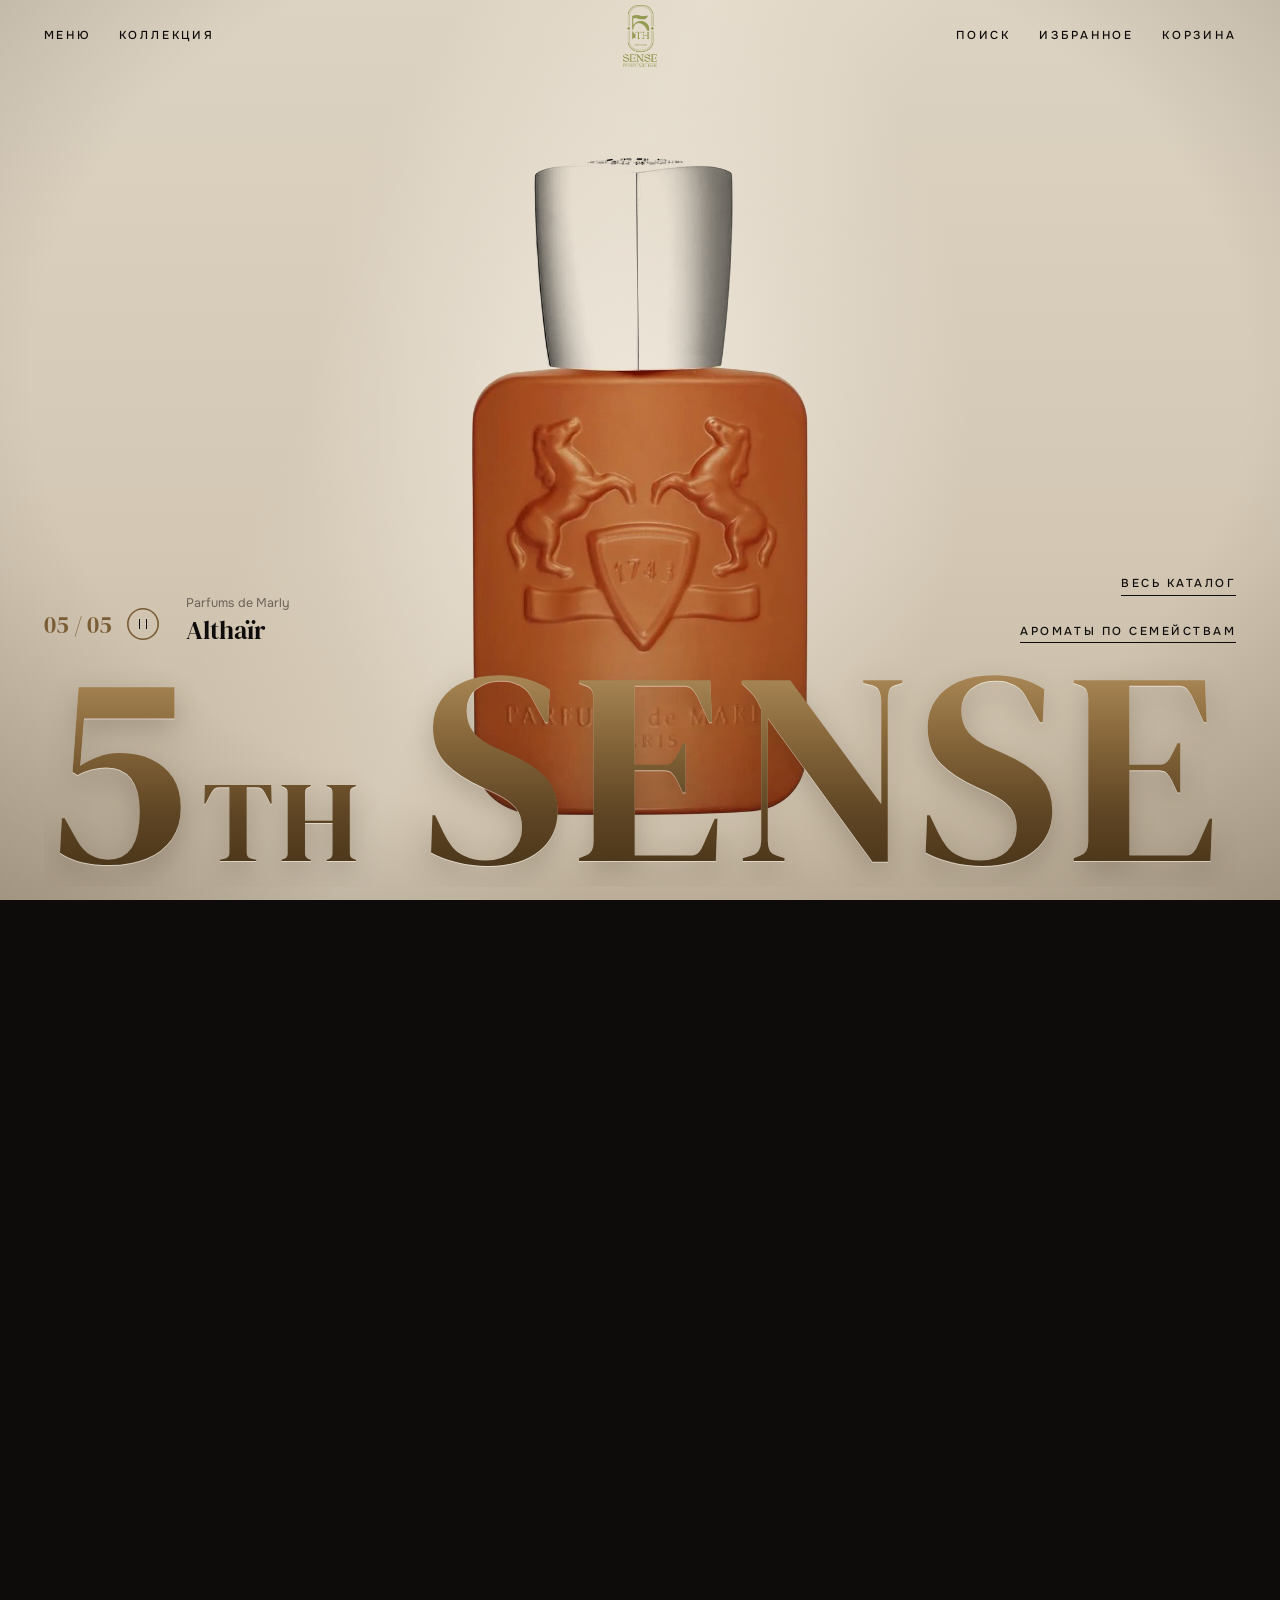
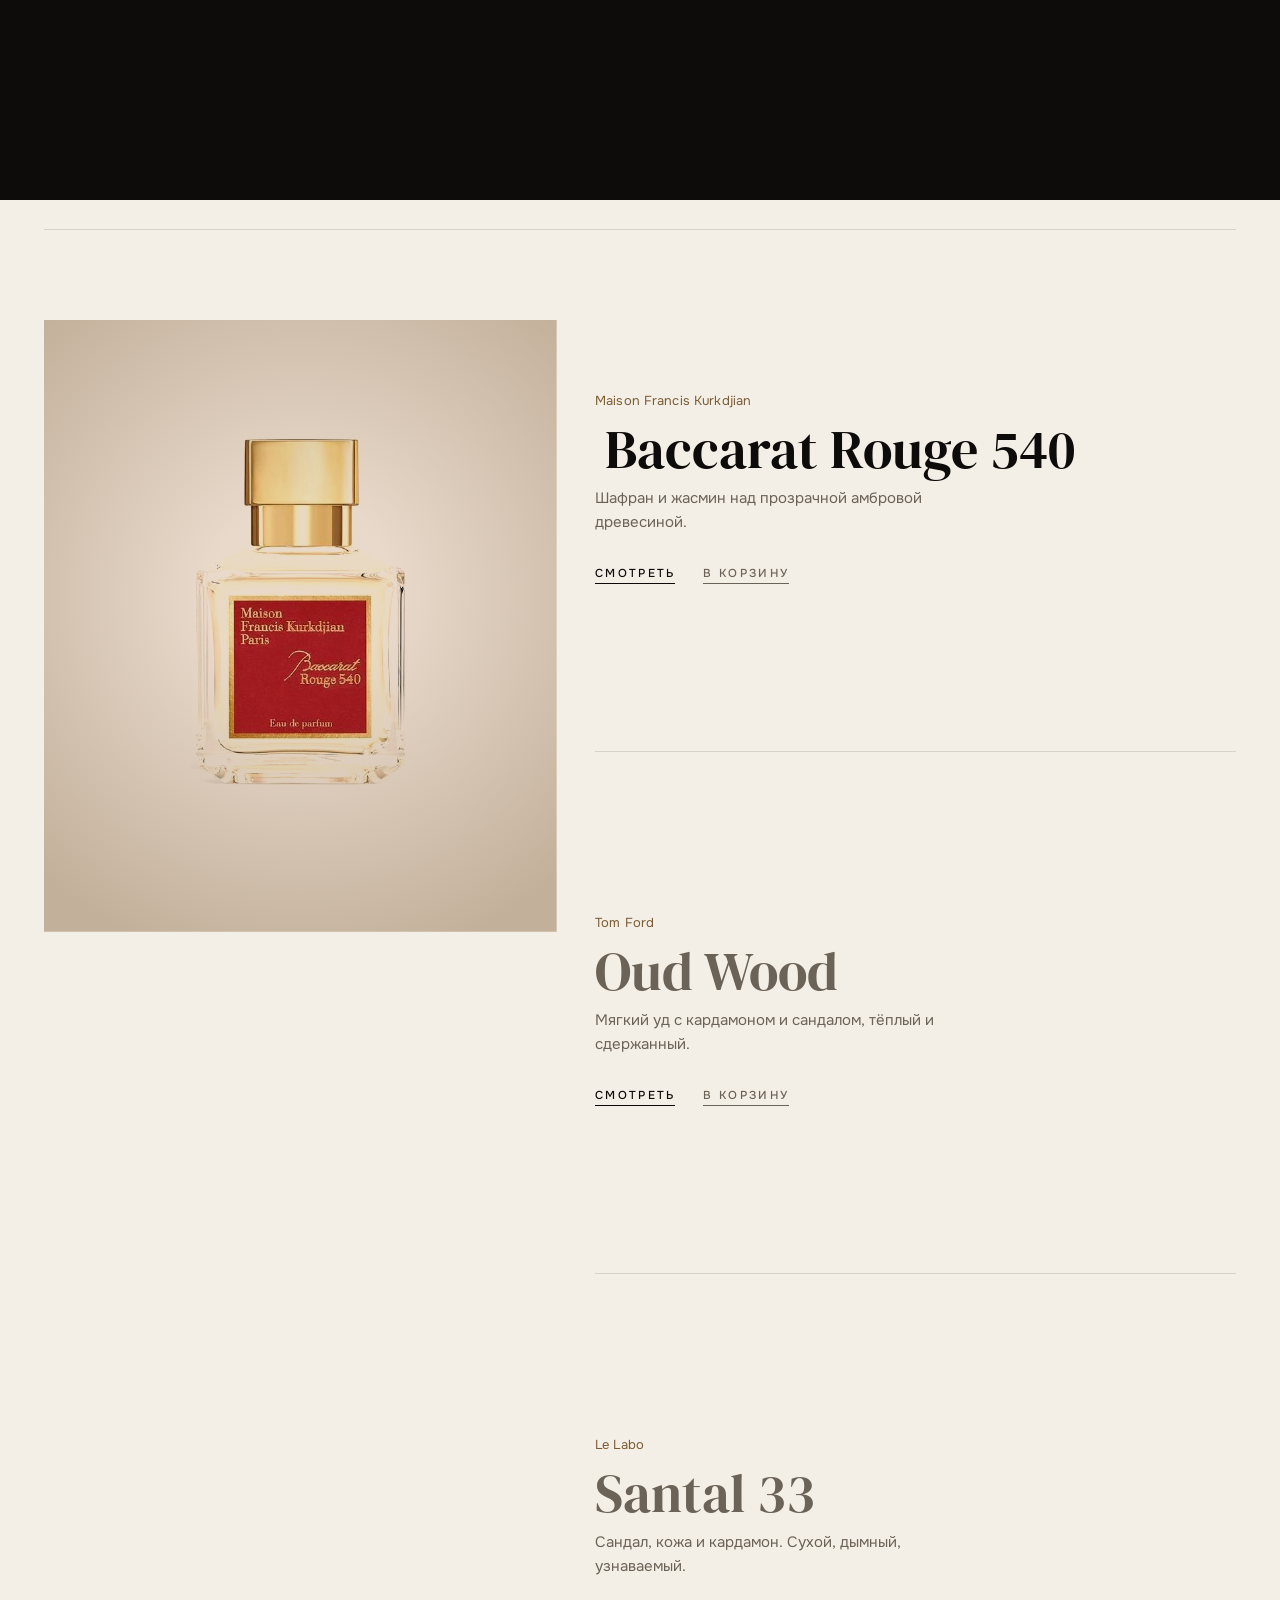
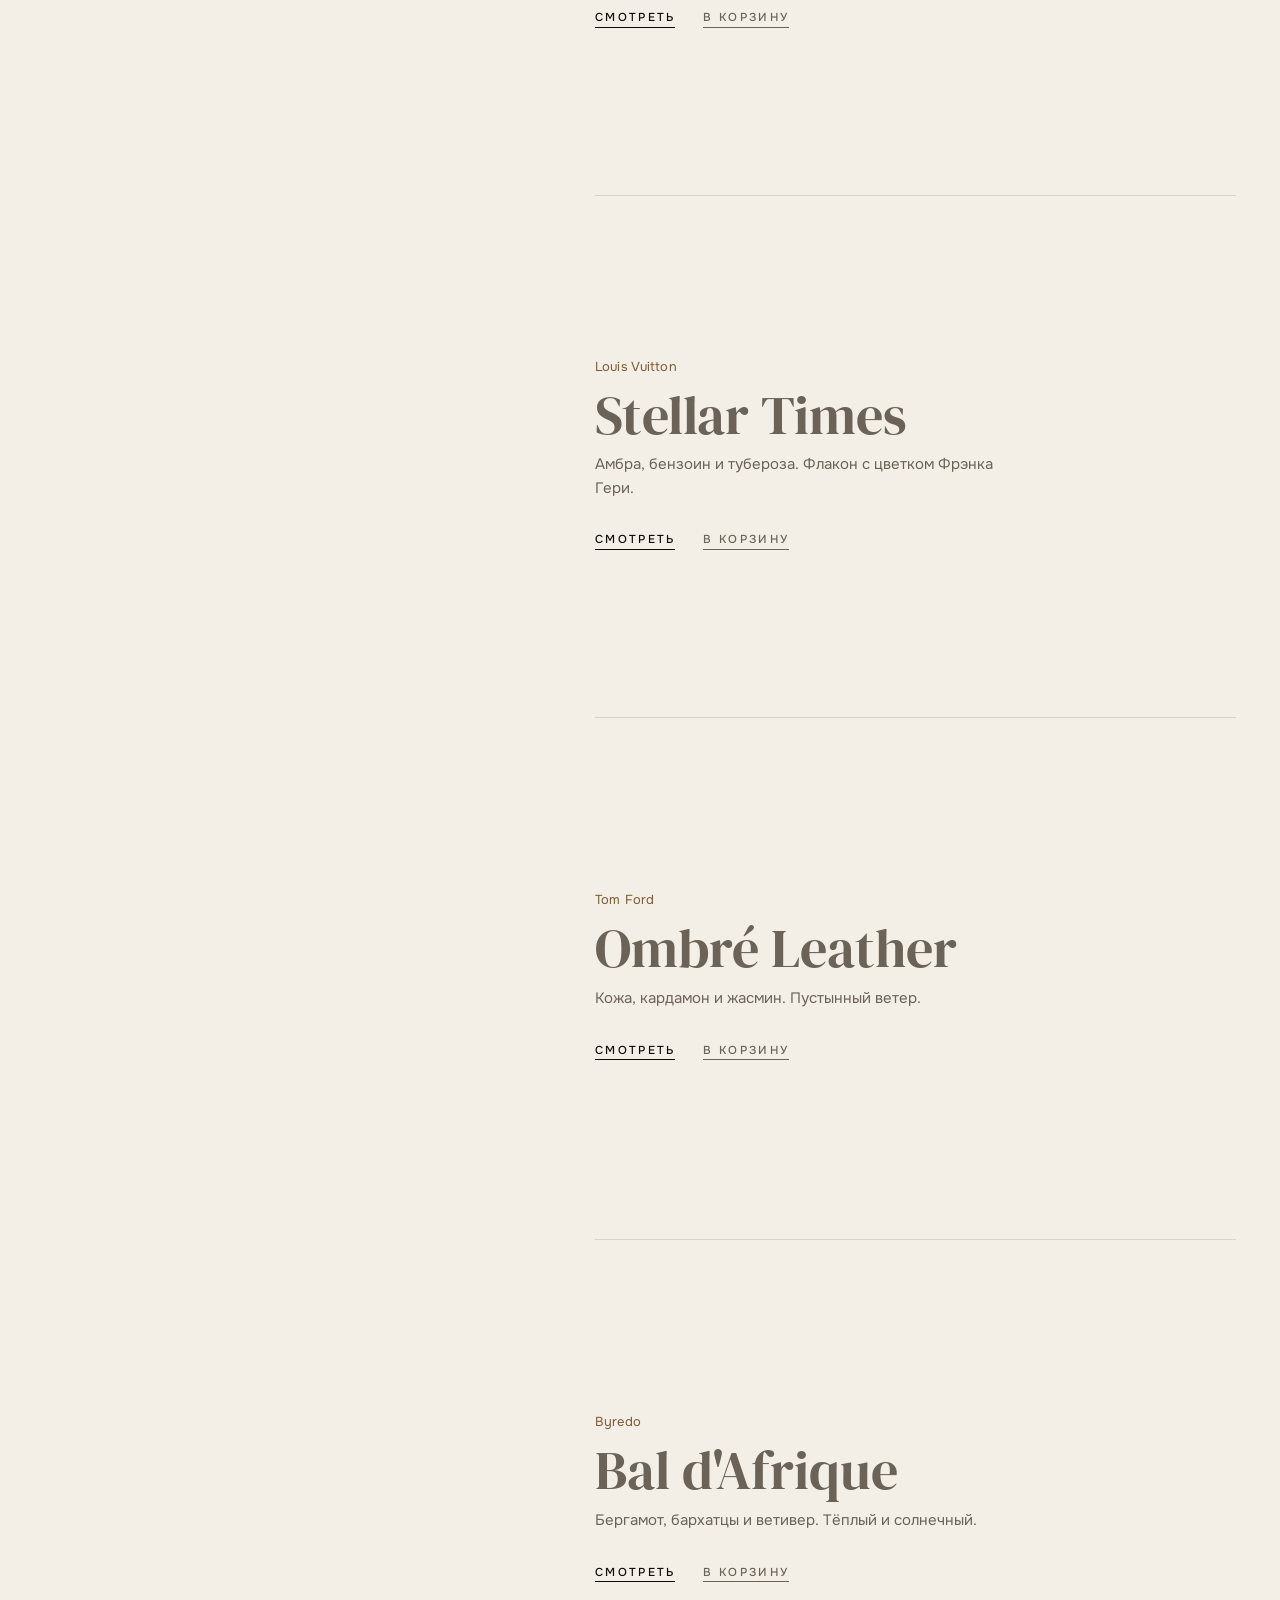
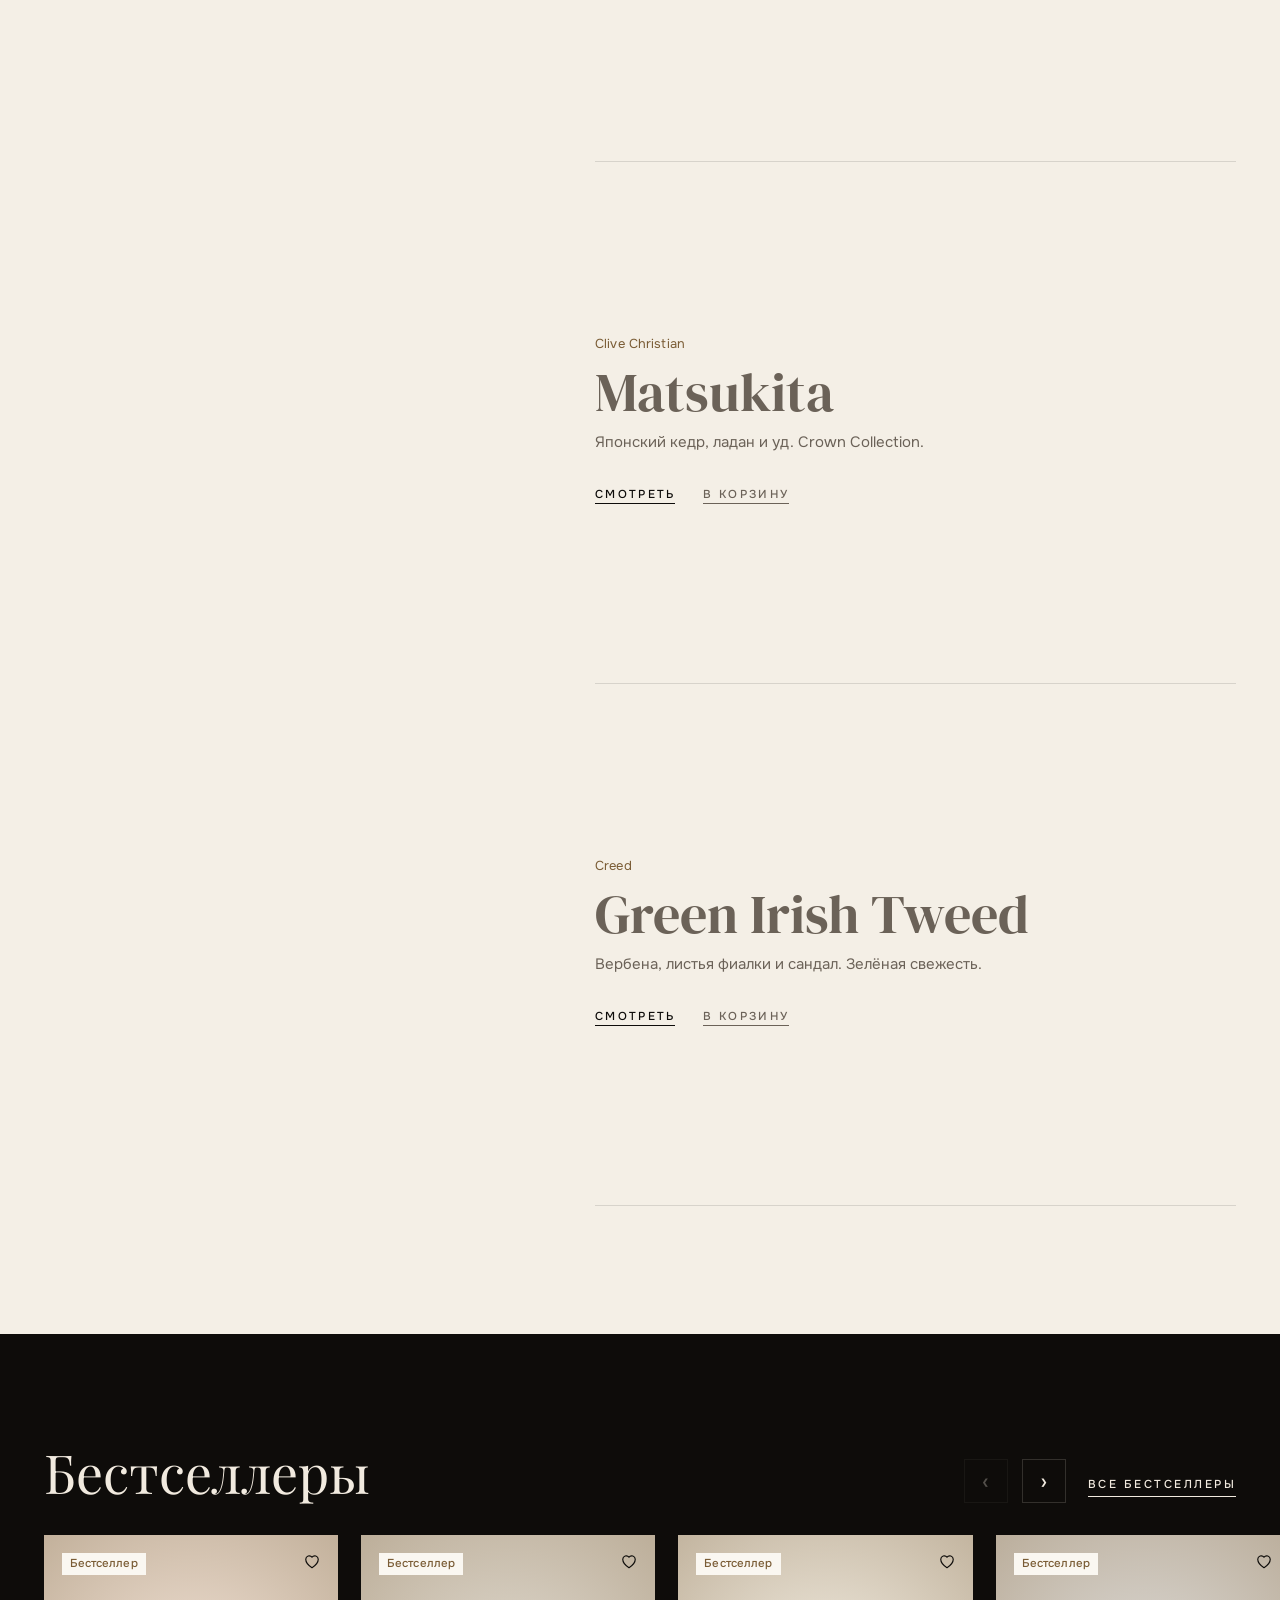
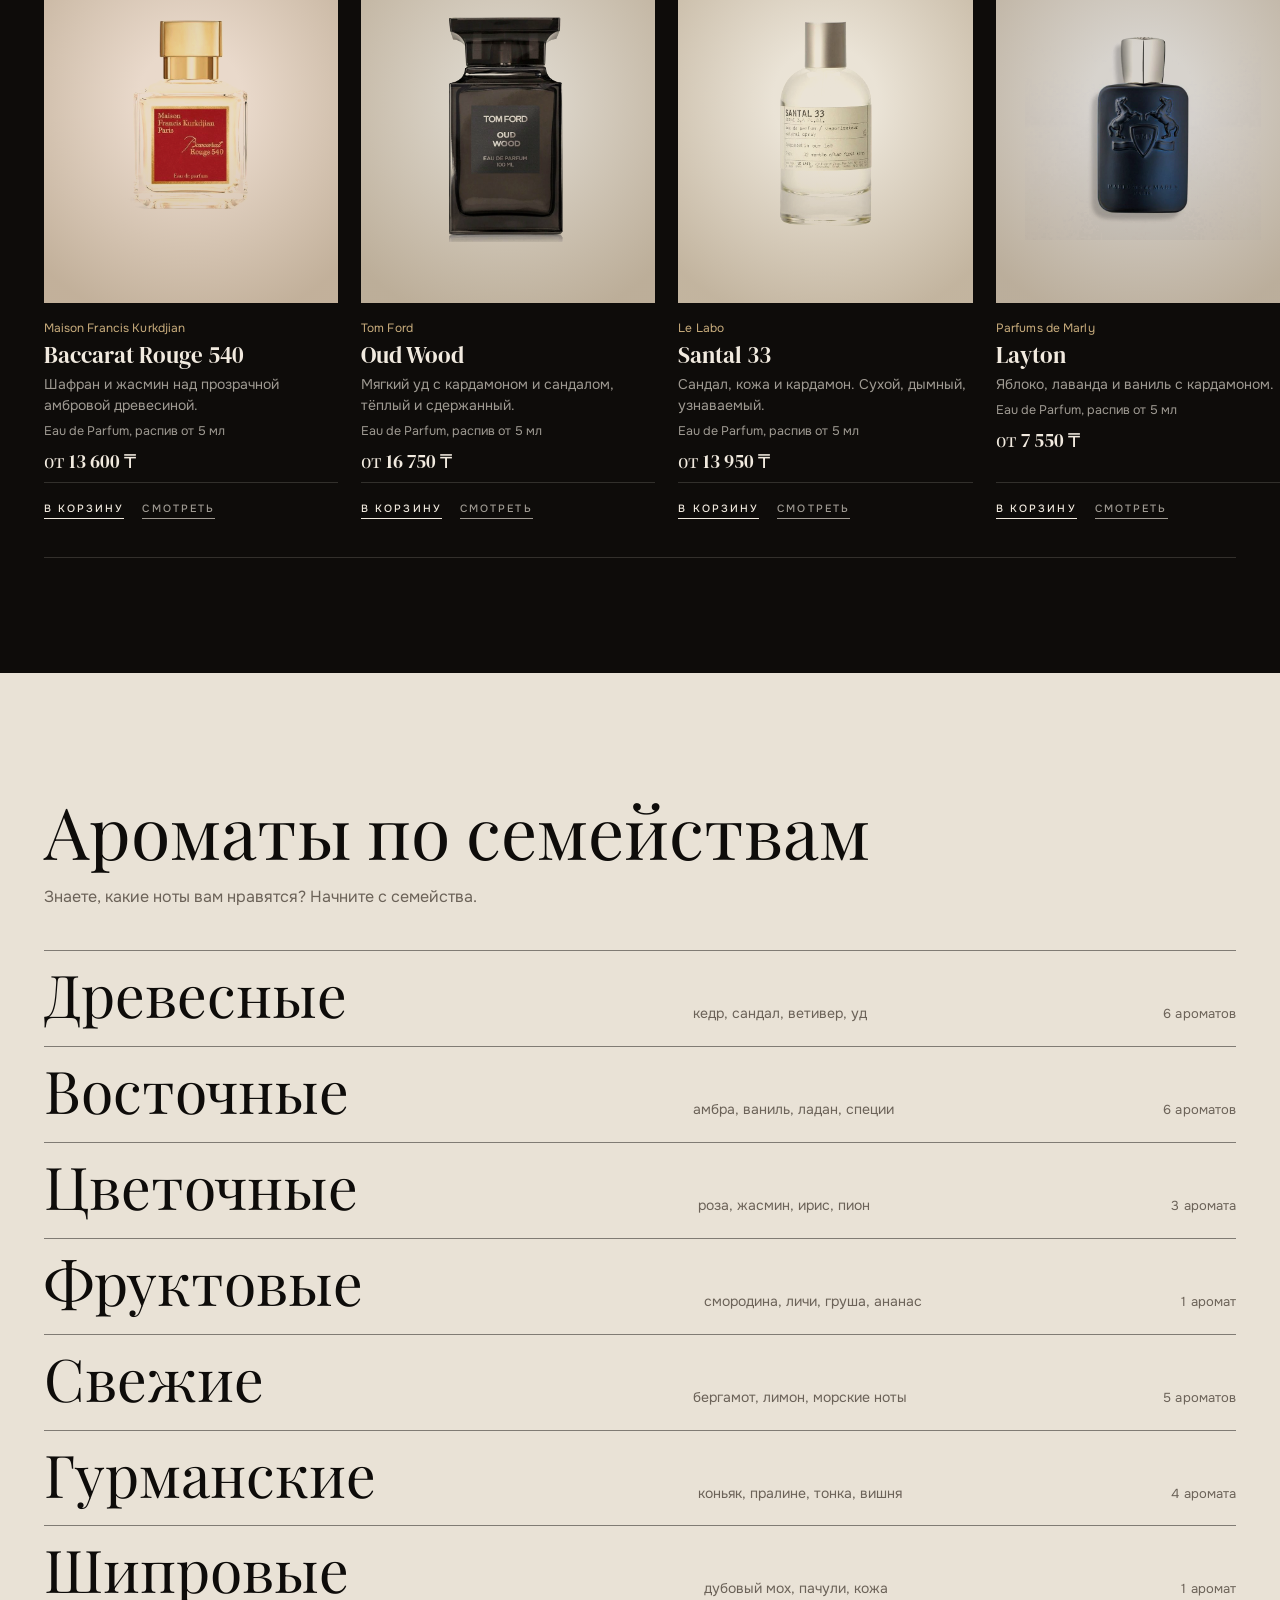
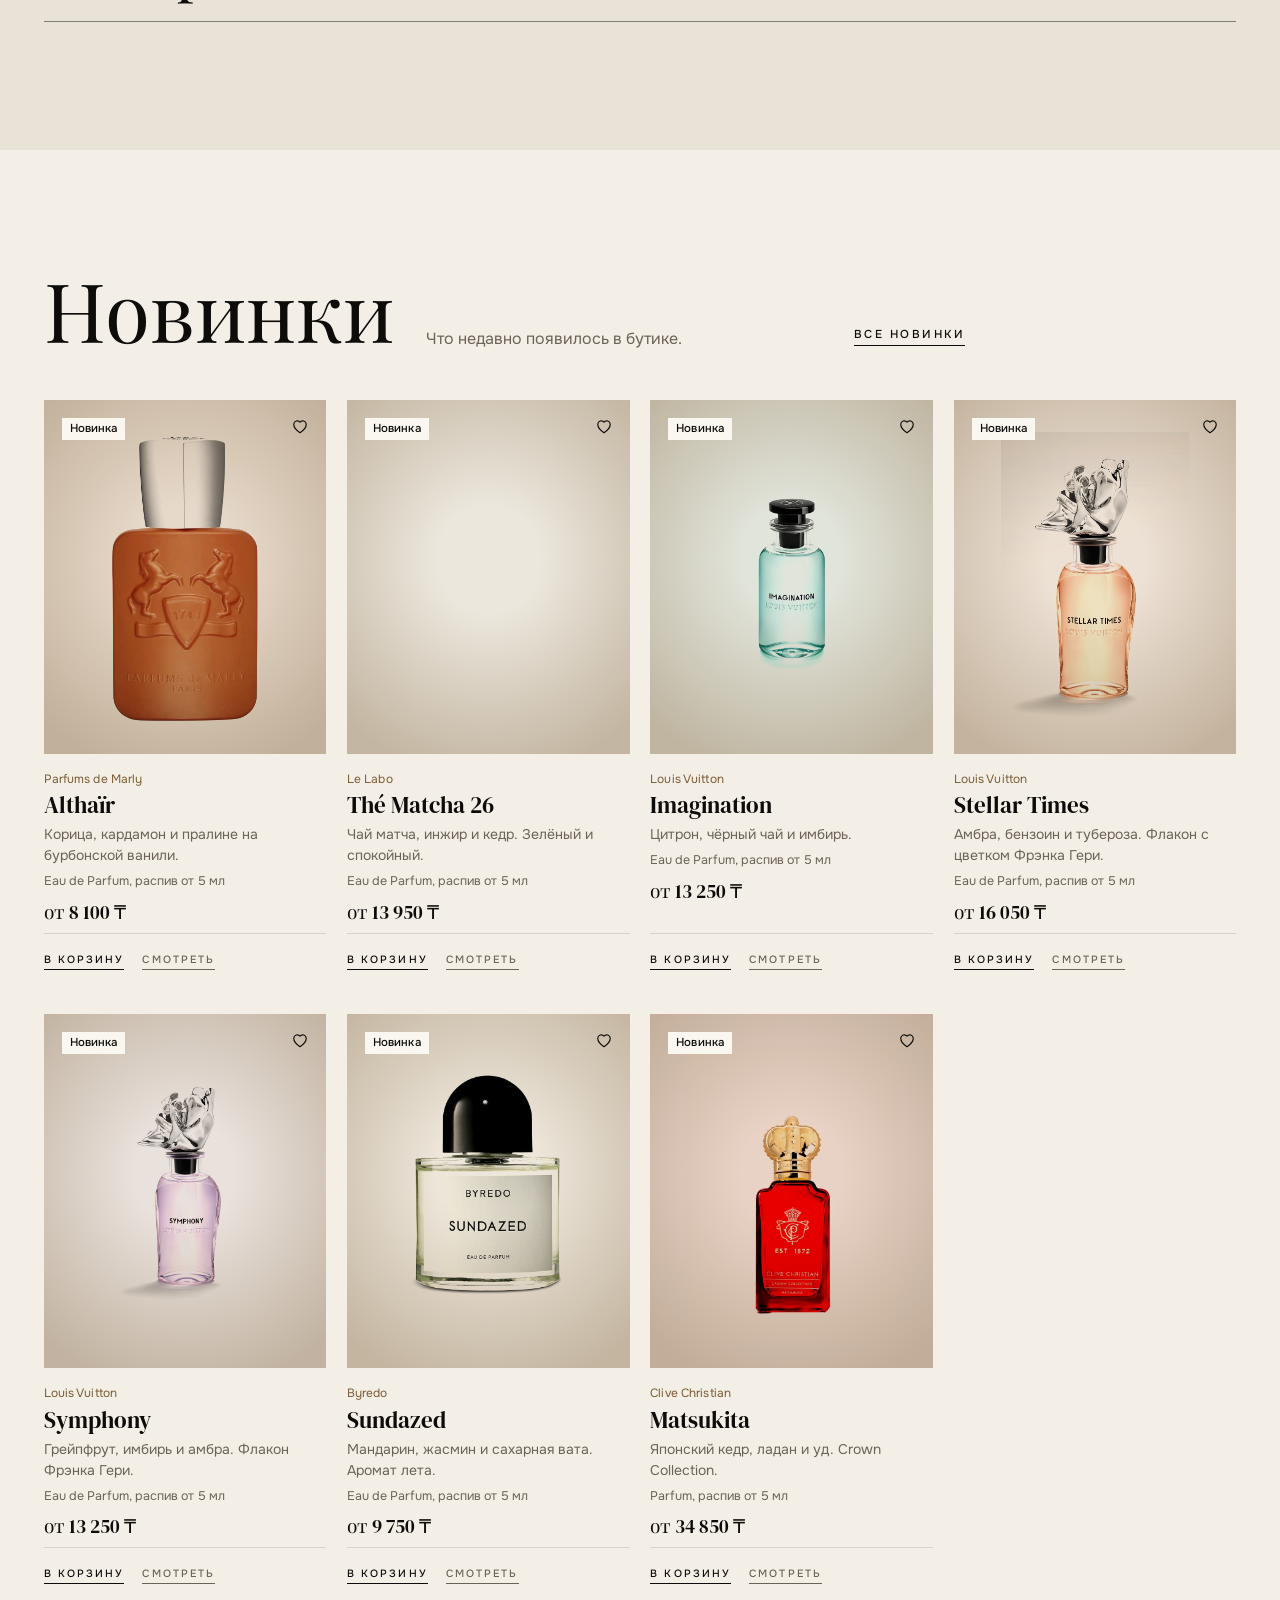
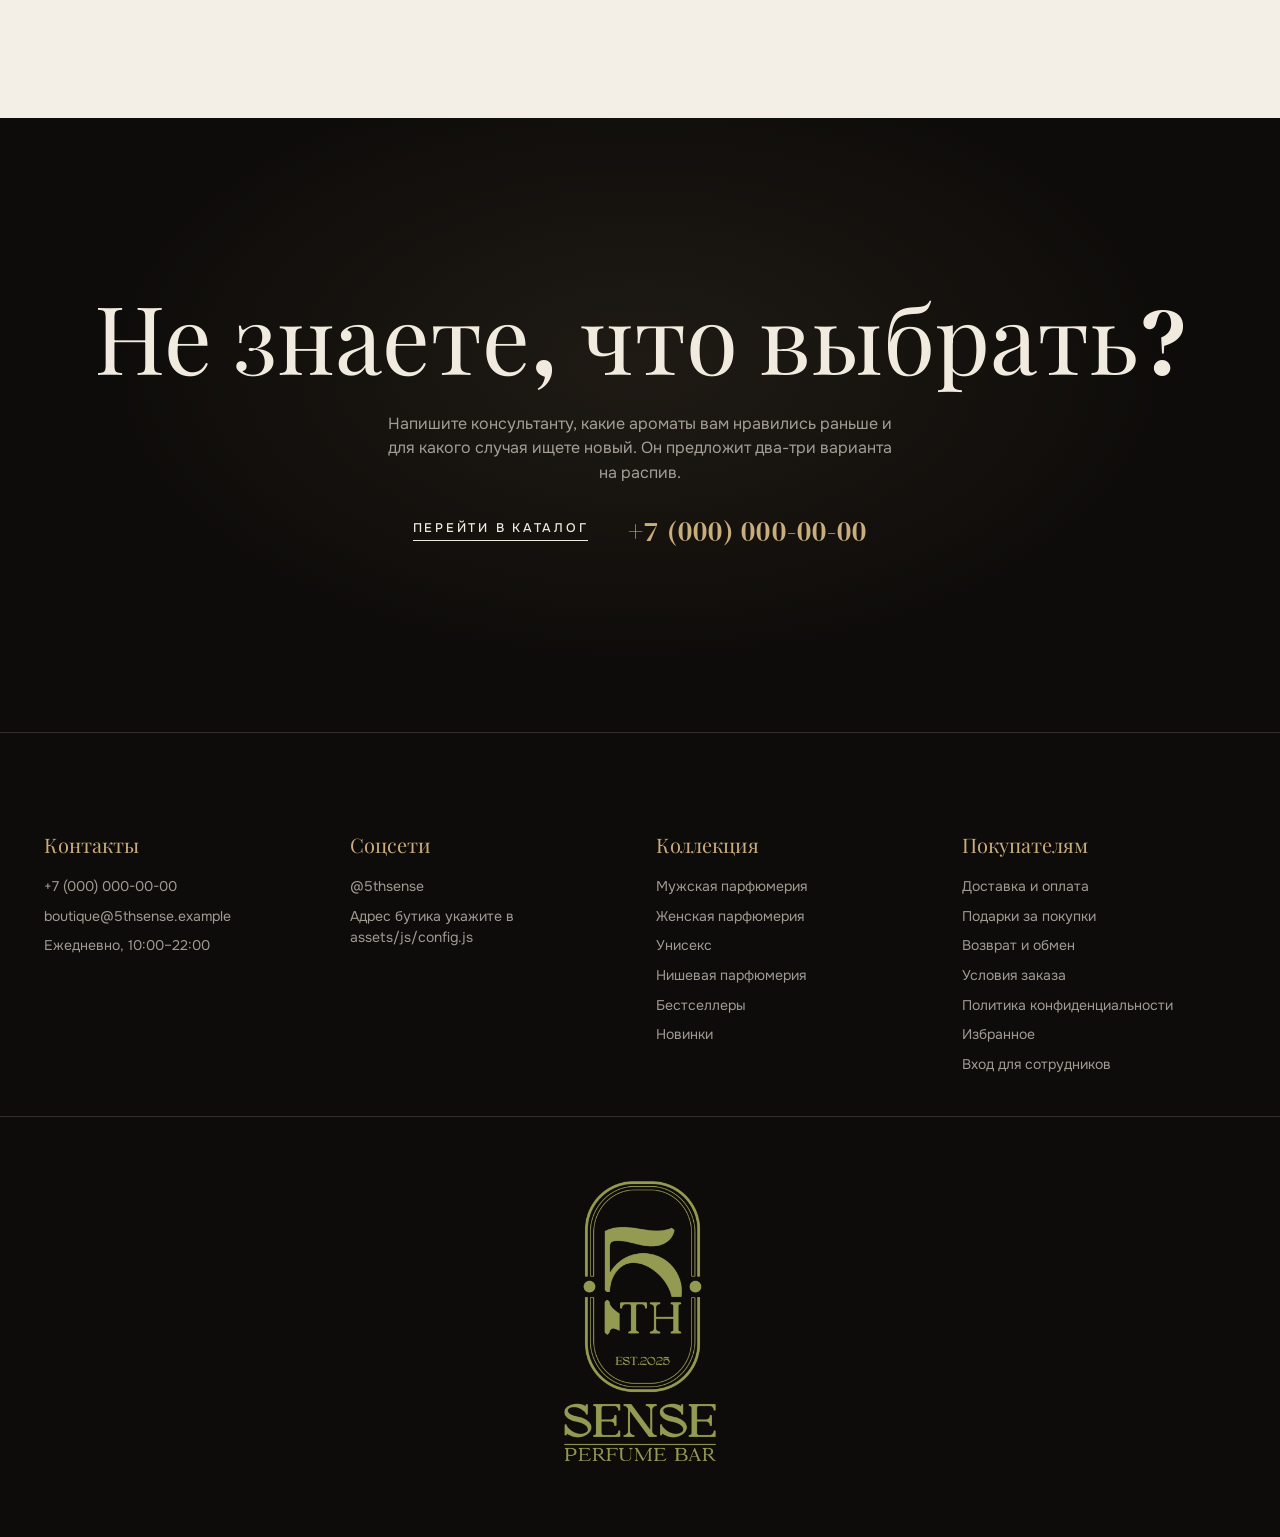
==== commit 994faa76: "Превью ссылки: полный адрес сайта и размеры картинки - FS.config.site.url — основной адрес на Vercel" ====
--- a/index.html
+++ b/index.html
@@ -3,16 +3,19 @@
 <head>
 <meta charset="utf-8">
 <meta name="viewport" content="width=device-width, initial-scale=1, viewport-fit=cover">
-<title>5th SENSE — нишевая и селективная парфюмерия на распив</title>
-<meta name="description" content="Бутик-парфюмерный бар 5th SENSE: оригинальные селективные и нишевые ароматы на распив от 5 мл и полными флаконами. Подбор аромата, доставка и самовывоз.">
+<title>5th SENSE — нишевая и селективная парфюмерия на распив, Актобе</title>
+<meta name="description" content="Парфюмерный бар 5th SENSE в Актобе: оригинальные селективные и нишевые ароматы на распив от 5 мл и полными флаконами. Подбор аромата, доставка и самовывоз.">
 <!-- Превью ссылки в WhatsApp, Telegram, Instagram. На страницах ароматов и брендов
      сервер (api/page.js) подставляет своё название, описание и фото. -->
 <meta property="og:type" content="website">
 <meta property="og:site_name" content="5th SENSE">
 <meta property="og:locale" content="ru_RU">
-<meta property="og:title" content="5th SENSE — нишевая и селективная парфюмерия на распив">
-<meta property="og:description" content="Оригинальные селективные и нишевые ароматы на распив от 5 мл и полными флаконами.">
+<meta property="og:title" content="5th SENSE — нишевая и селективная парфюмерия на распив, Актобе">
+<meta property="og:description" content="Парфюмерный бар в Актобе. Оригинальные селективные и нишевые ароматы на распив от 5 мл и полными флаконами.">
 <meta property="og:image" content="/assets/img/brand-sign.jpg">
+<meta property="og:image:width" content="1280">
+<meta property="og:image:height" content="854">
+<meta property="og:image:alt" content="Вывеска 5th SENSE Perfumery">
 <meta name="twitter:card" content="summary_large_image">
 <meta property="og:url" content="/">
 <link rel="canonical" href="/">
--- a/assets/css/style.css
+++ b/assets/css/style.css
@@ -1471,11 +1471,29 @@
 
 /* Вход */
 .route-admin .admin-login { min-height: 100vh; min-height: 100svh; padding: 40px var(--gutter); background: var(--ink); background-image: radial-gradient(80% 60% at 50% 0%, rgba(176, 141, 91, 0.2), transparent 70%); }
-.route-admin .login-card { width: min(100%, 420px); gap: 16px; padding: 34px 30px 28px; justify-items: stretch; border: 1px solid rgba(201, 173, 125, 0.4); box-shadow: 0 40px 80px -40px rgba(0, 0, 0, 0.7); }
-.login-logo { justify-self: center; width: auto; height: 96px; margin-bottom: 4px; }
-.route-admin .login-card .corner-note { justify-self: center; font-size: 10.5px; letter-spacing: 0.26em; text-transform: uppercase; color: var(--gold-deep); }
-.route-admin .login-card h1 { text-align: center; font-size: clamp(30px, 3.6vw, 40px); }
-.route-admin .login-card .text-link { justify-self: center; }
+.route-admin .login-card { position: relative; width: min(100%, 400px); gap: 14px; padding: 46px 36px 34px; justify-items: stretch; background: #16130f; color: var(--on-dark); border: 1px solid rgba(201, 173, 125, 0.32); box-shadow: 0 50px 90px -40px rgba(0, 0, 0, 0.85); animation: loginIn 0.45s var(--ease) both; }
+@keyframes loginIn { from { opacity: 0; transform: translate3d(0, 14px, 0); } }
+@media (prefers-reduced-motion: reduce) { .route-admin .login-card { animation: none; } }
+.login-logo { justify-self: center; width: auto; height: 64px; margin-bottom: 6px; }
+.route-admin .login-card .corner-note { justify-self: center; font-family: var(--ff-serif); font-size: 16px; letter-spacing: 0.02em; text-transform: none; color: var(--gold-soft); }
+.route-admin .login-card h1 { text-align: center; font-size: 32px; line-height: 1.04; color: var(--on-dark); margin-bottom: 18px; }
+.route-admin .login-field label { color: var(--on-dark-soft); }
+.login-pass { position: relative; }
+.route-admin .login-pass input { background: transparent; border: 0; border-bottom: 1px solid rgba(241, 234, 223, 0.42); padding: 6px 92px 10px 0; color: var(--on-dark); font-size: 18px; letter-spacing: 0.08em; caret-color: var(--gold-soft); }
+/* Chrome красит поле с сохранённым паролем в голубой — оставляем тёмный фон и светлый текст. */
+.route-admin .login-pass input:-webkit-autofill, .route-admin .login-pass input:-webkit-autofill:hover, .route-admin .login-pass input:-webkit-autofill:focus { -webkit-box-shadow: 0 0 0 1000px #16130f inset; -webkit-text-fill-color: var(--on-dark); caret-color: var(--gold-soft); transition: background-color 9999s; }
+.route-admin .login-pass input:-webkit-autofill:focus { -webkit-box-shadow: 0 0 0 1000px #16130f inset, 0 1px 0 var(--gold-soft); }
+.route-admin .login-pass input:focus { border-bottom-color: var(--gold-soft); box-shadow: 0 1px 0 var(--gold-soft); }
+.login-eye { position: absolute; right: 0; top: 50%; transform: translateY(-50%); min-height: 44px; padding: 0 2px 0 12px; background: none; border: 0; color: var(--gold-soft); font-family: var(--ff); font-size: 13px; letter-spacing: 0.02em; cursor: pointer; }
+.login-eye:hover { color: var(--on-dark); }
+.route-admin .login-card .field-error { color: #f2a99c; }
+.route-admin .login-card .btn--primary { margin-top: 6px; min-height: 50px; background: transparent; border: 1px solid var(--gold-soft); color: var(--on-dark); font-size: 11.5px; letter-spacing: 0.24em; transition: background-color 0.25s, color 0.25s; }
+.route-admin .login-card .btn--primary:hover:not(:disabled) { background: rgba(201, 173, 125, 0.14); border-color: var(--gold-soft); color: var(--on-dark); }
+.route-admin .login-card .btn--primary:disabled { opacity: 0.6; }
+.route-admin .login-hint { text-align: center; font-size: 13px; line-height: 1.5; color: var(--on-dark-soft); }
+.route-admin .login-hint strong { color: var(--gold-soft); }
+.route-admin .login-card .text-link { justify-self: center; color: var(--on-dark); }
+.route-admin .login-card :focus-visible { outline-color: var(--gold-soft); }
 
 @media (max-width: 1100px) {
   .adm .stats, .adm-quick { grid-template-columns: repeat(2, minmax(0, 1fr)); }
@@ -1547,9 +1565,21 @@
 .hscroll-nav .hero-link { margin-left: 8px; }
 /* Пауза смены флаконов на первом экране */
 .hero-count { display: flex; align-items: center; gap: 12px; }
-.hero-pause { position: relative; width: 32px; height: 32px; border: 1px solid var(--line-strong); background: none; cursor: pointer; }
-.hero-pause span, .hero-pause span::before { position: absolute; top: 50%; left: 50%; }
-.hero-pause span { width: 10px; height: 12px; transform: translate(-50%, -50%); border-left: 2px solid var(--ink); border-right: 2px solid var(--ink); }
-.hero-pause.is-paused span { width: 0; height: 0; border: 0; border-left: 10px solid var(--ink); border-top: 6px solid transparent; border-bottom: 6px solid transparent; transform: translate(-35%, -50%); }
+.hero-pause { position: relative; flex: none; width: 38px; height: 38px; padding: 0; border: 0; border-radius: 50%; background: none; color: var(--ink); cursor: pointer; display: inline-grid; place-items: center; -webkit-tap-highlight-color: transparent; }
+.hero-pause svg { position: absolute; inset: 3px; width: 32px; height: 32px; transform: rotate(-90deg); overflow: visible; }
+.hero-pause circle { fill: none; }
+.hero-pause .hp-track { stroke: rgba(14, 12, 10, 0.16); stroke-width: 1; transition: stroke 0.3s; }
+.hero-pause .hp-arc { stroke: var(--gold-deep); stroke-width: 2; stroke-linecap: round; stroke-dasharray: 100; stroke-dashoffset: 100; animation: hpRing 5.2s linear forwards; }
+.hero-pause.is-paused .hp-arc, .hero-pause.is-held .hp-arc { animation-play-state: paused; }
+@keyframes hpRing { to { stroke-dashoffset: 0; } }
+.hero-pause .hp-icon { position: relative; width: 8px; height: 10px; border-left: 1.75px solid currentColor; border-right: 1.75px solid currentColor; transition: border-color 0.2s; }
+.hero-pause.is-paused .hp-icon { width: 0; height: 0; border-right: 0; border-left: 8px solid currentColor; border-top: 5px solid transparent; border-bottom: 5px solid transparent; margin-left: 2px; }
+@media (hover: hover) { .hero-pause:hover .hp-track { stroke: var(--ink); } }
 /* Ссылки первого экрана: больше область нажатия пальцем, вид тот же */
 .hero-cta .hero-link { padding-top: 14px; }
+
+/* Открытие рабочего раздела (админка, карта клиента), пока загружается его код. */
+.view-loading { min-height: 70vh; min-height: 70svh; display: grid; place-content: center; justify-items: center; gap: 18px; font-size: 13px; letter-spacing: 0.06em; color: var(--ink-soft); }
+.view-loading-mark { width: 34px; height: 34px; border-radius: 50%; border: 1px solid rgba(14, 12, 10, 0.16); border-top-color: var(--gold-deep); animation: viewSpin 0.9s linear infinite; }
+@keyframes viewSpin { to { transform: rotate(360deg); } }
+@media (prefers-reduced-motion: reduce) { .view-loading-mark { animation-duration: 2.4s; } }
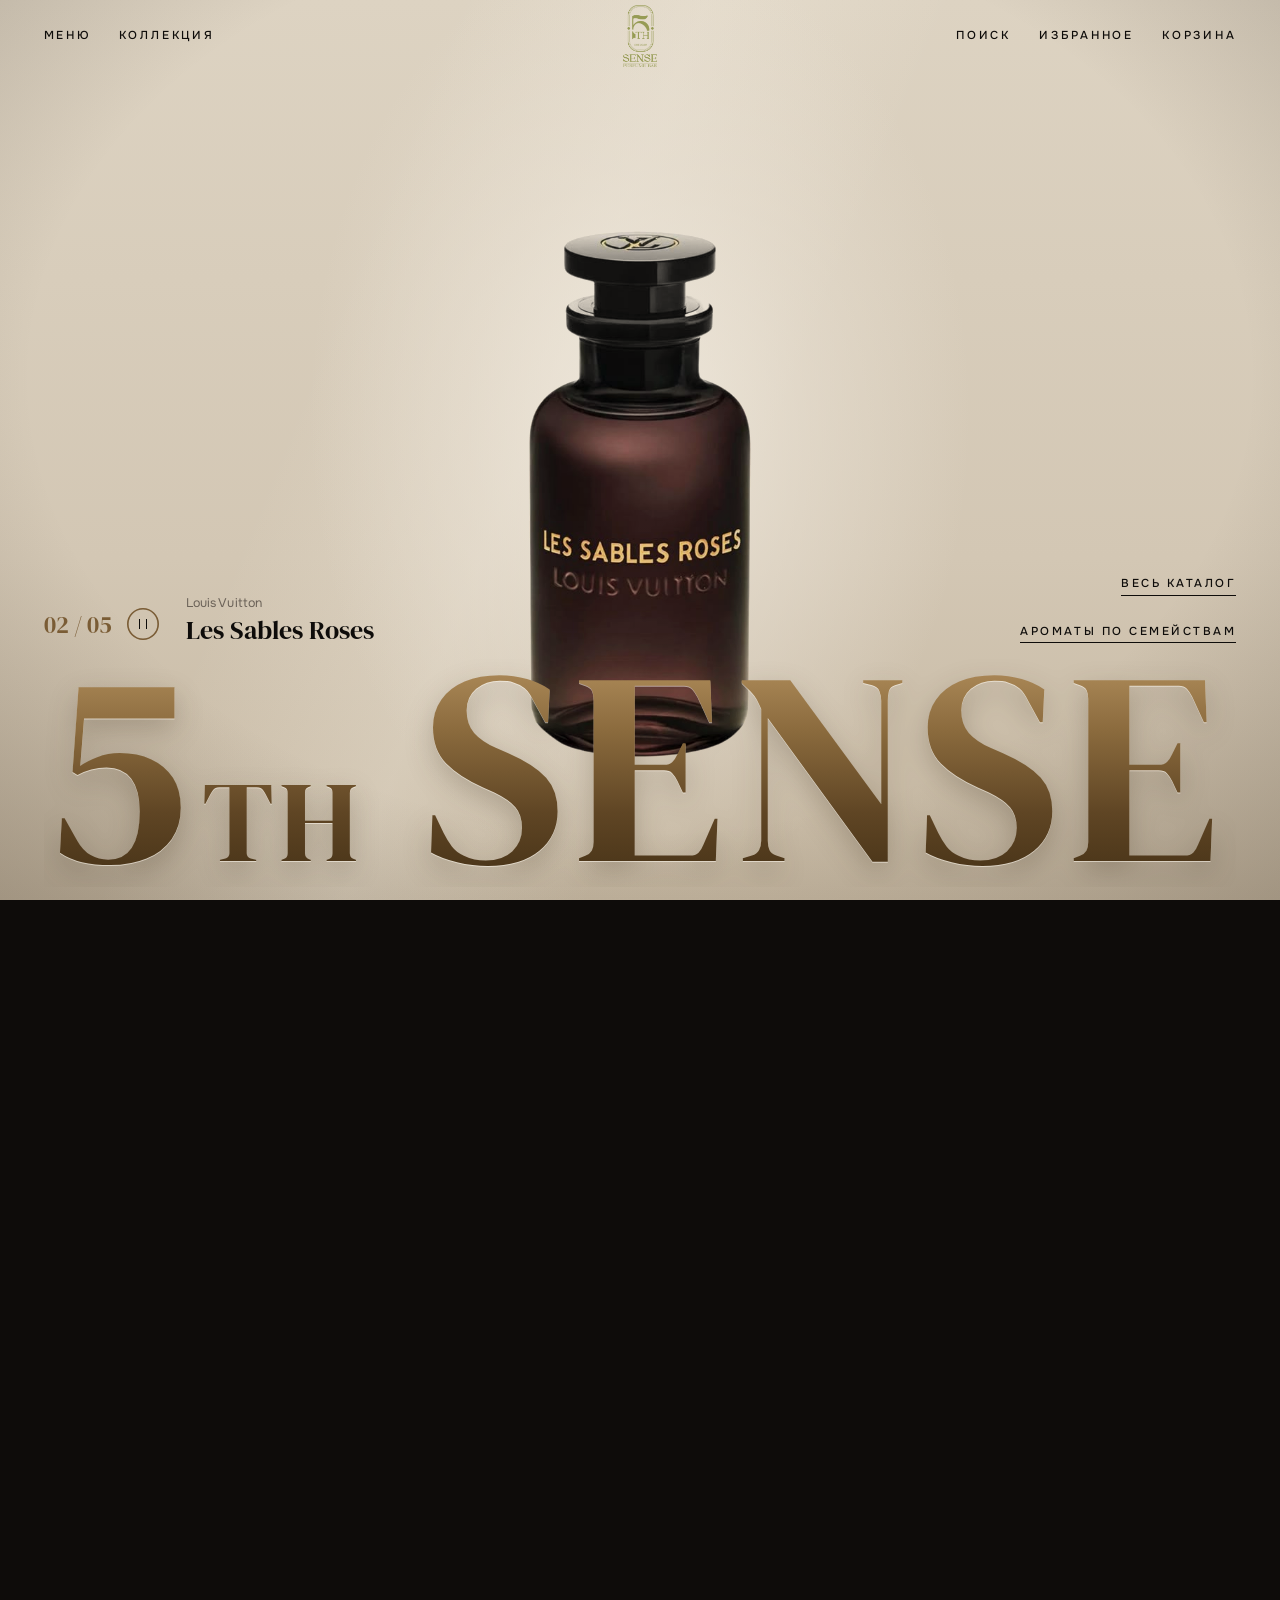
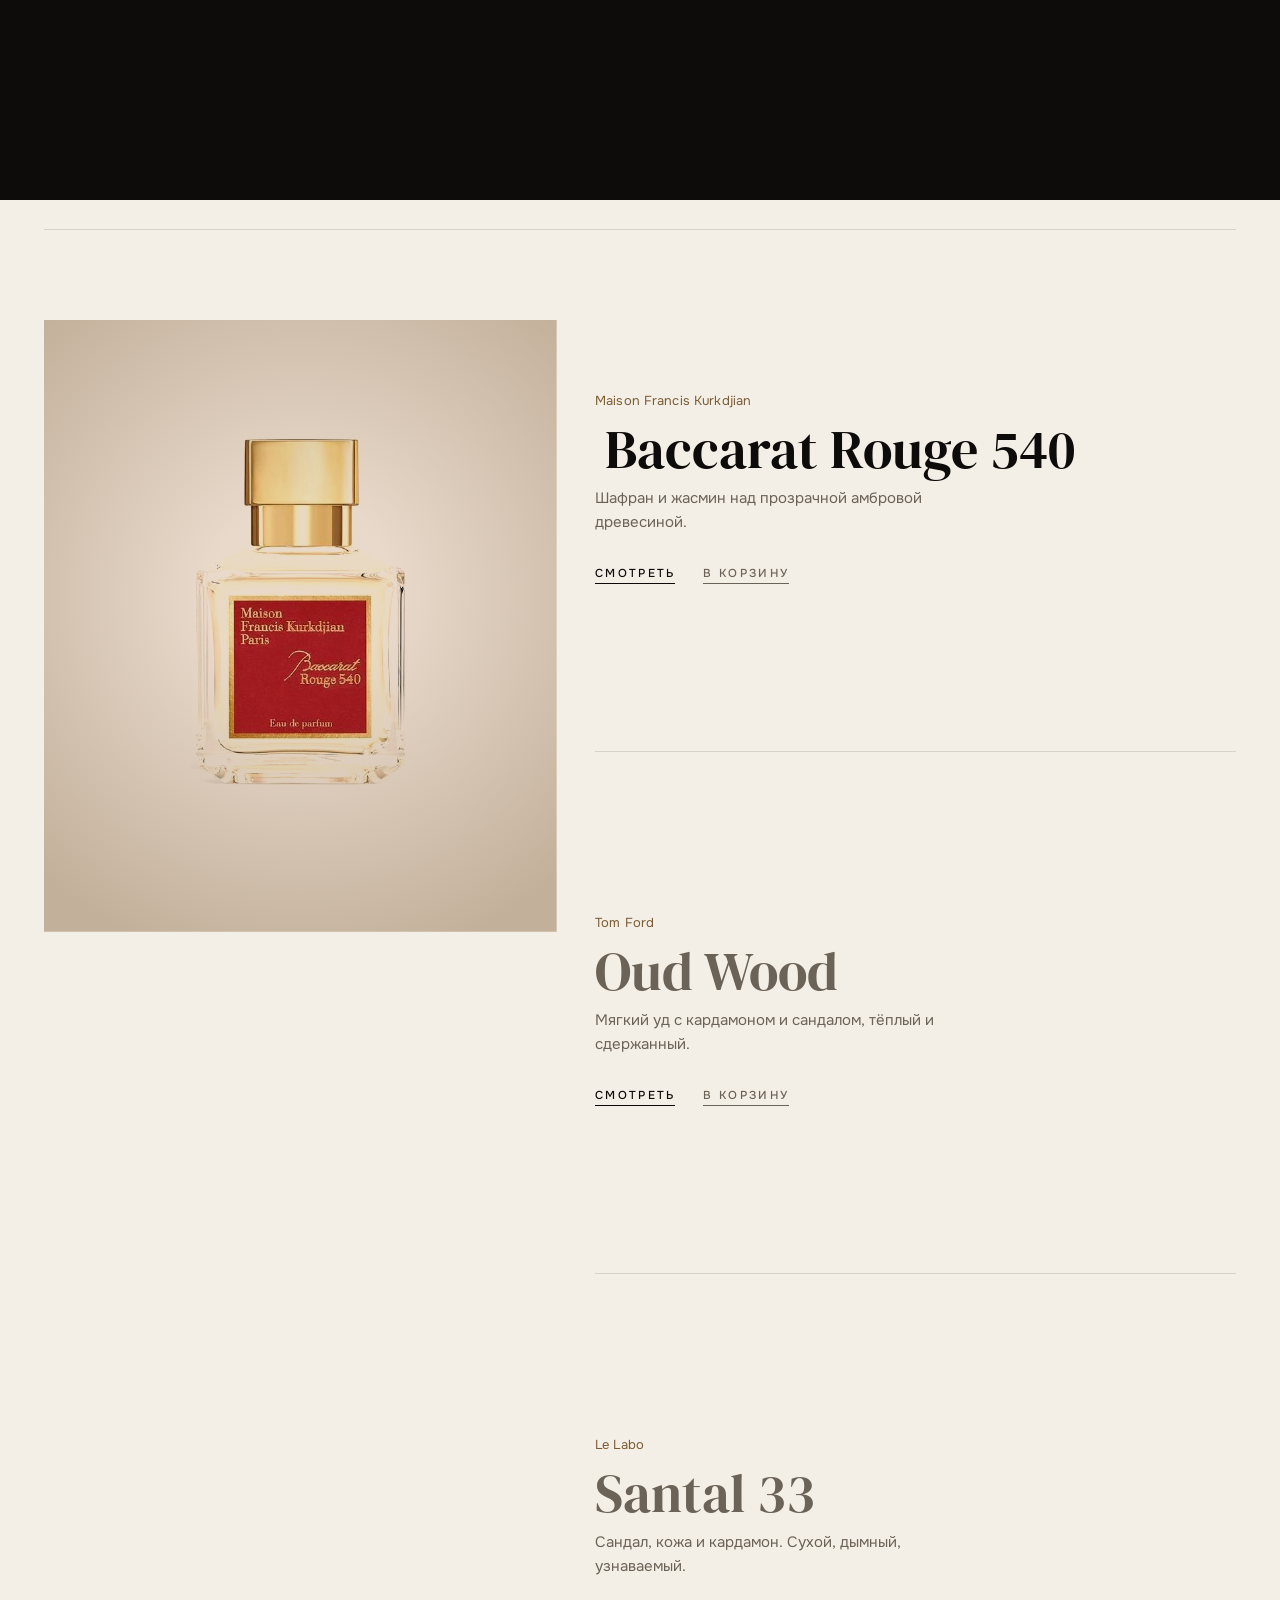
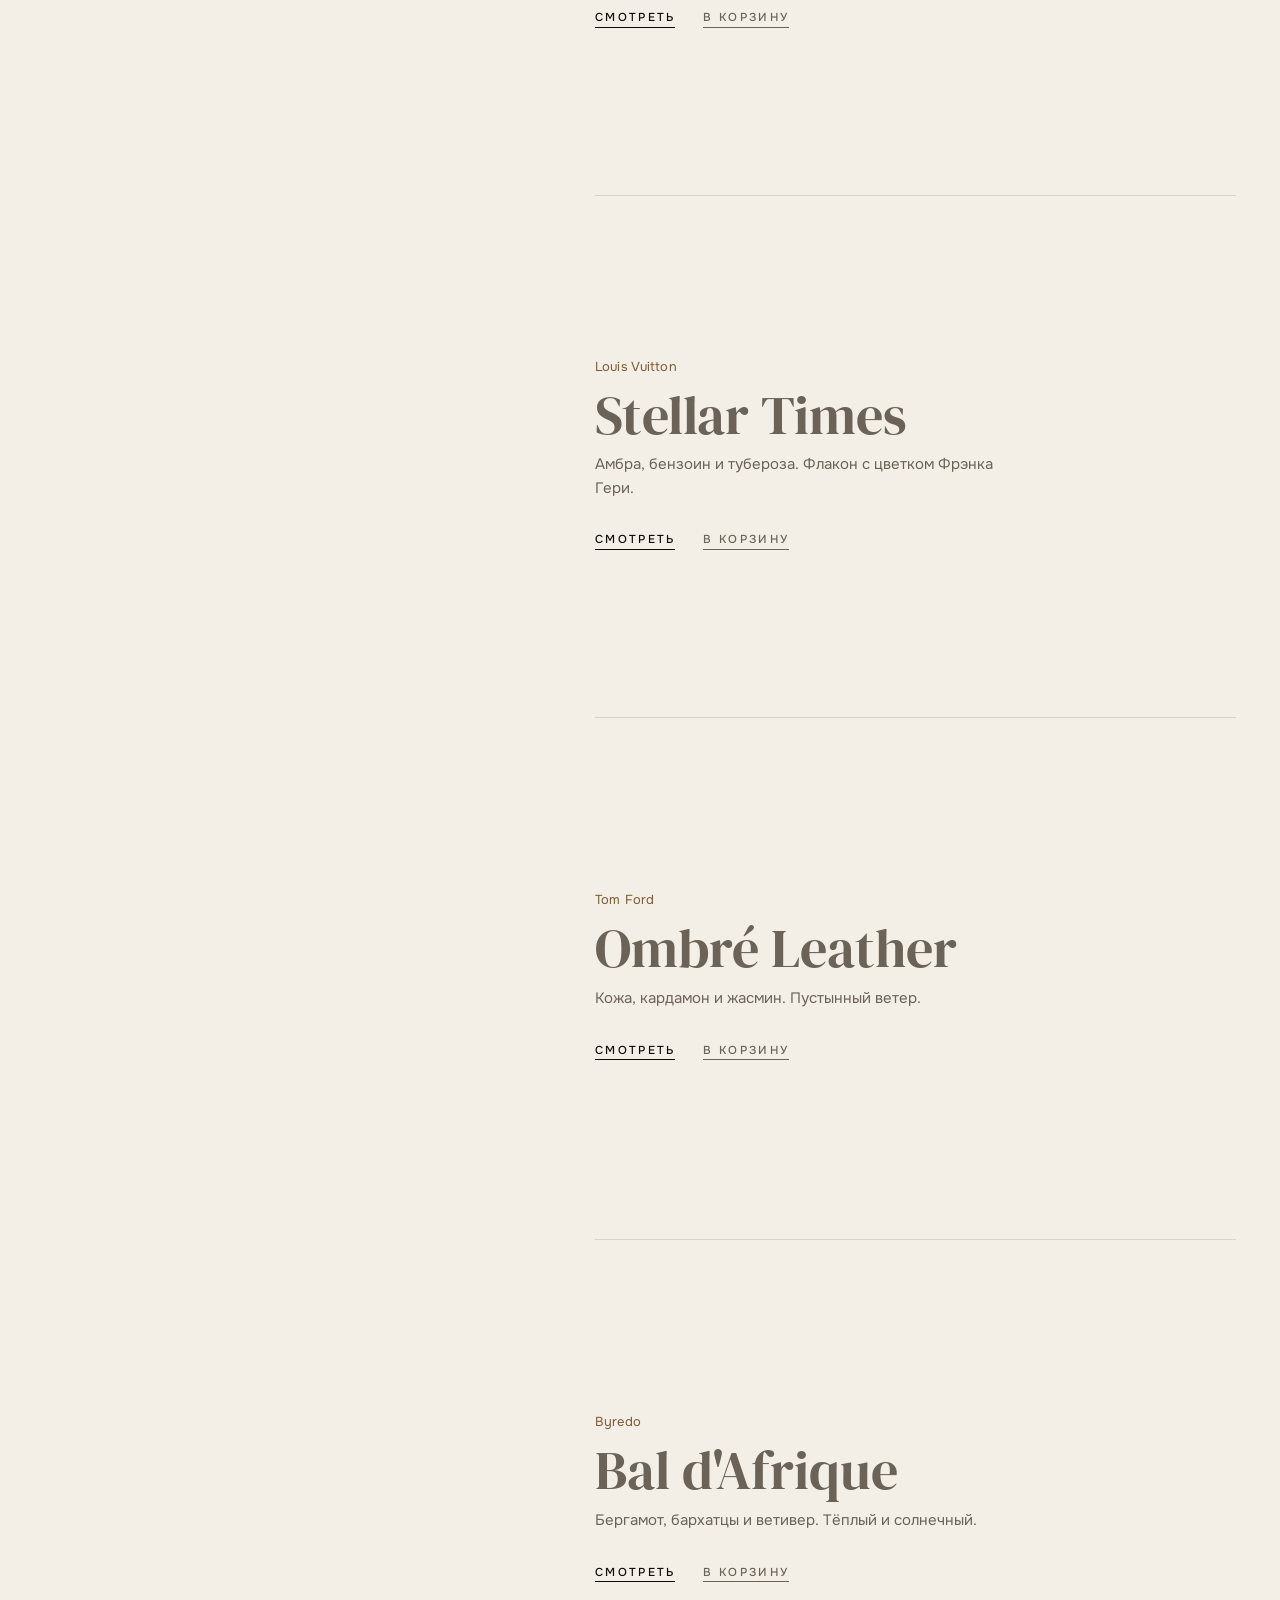
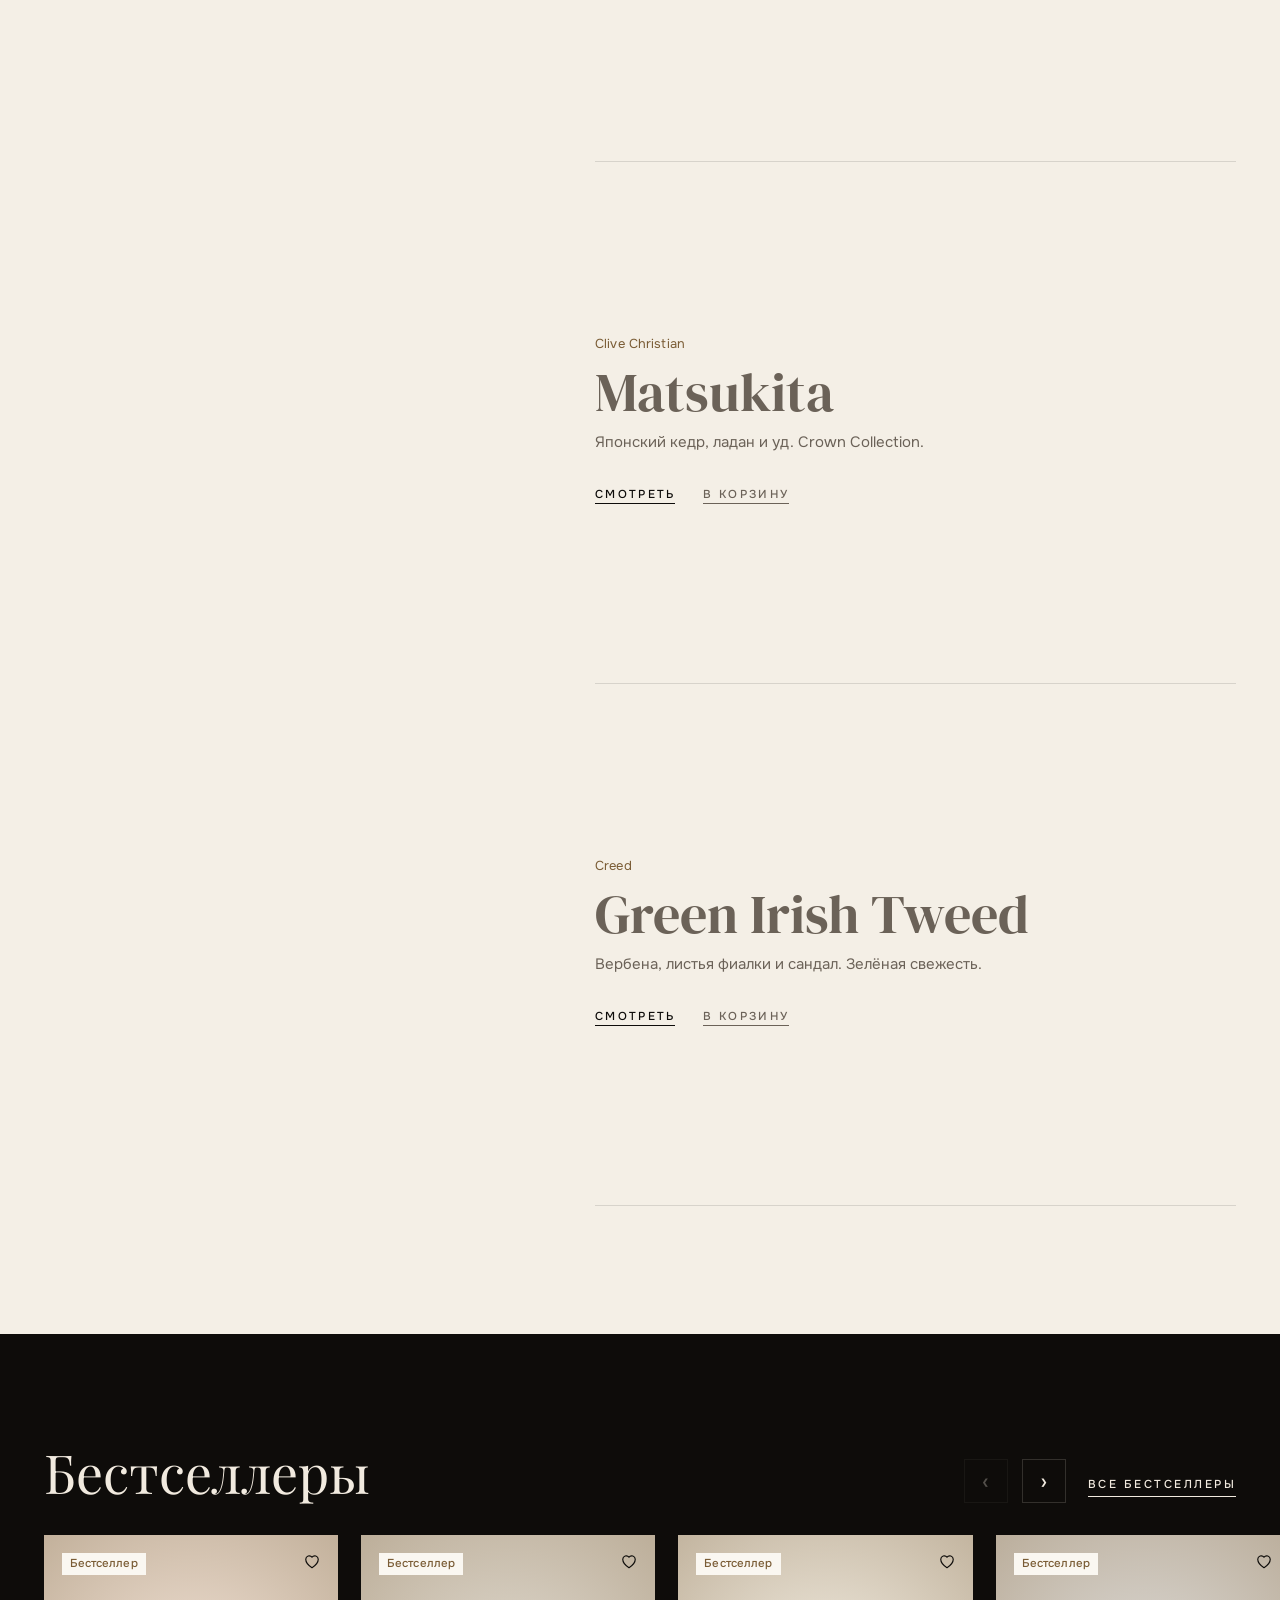
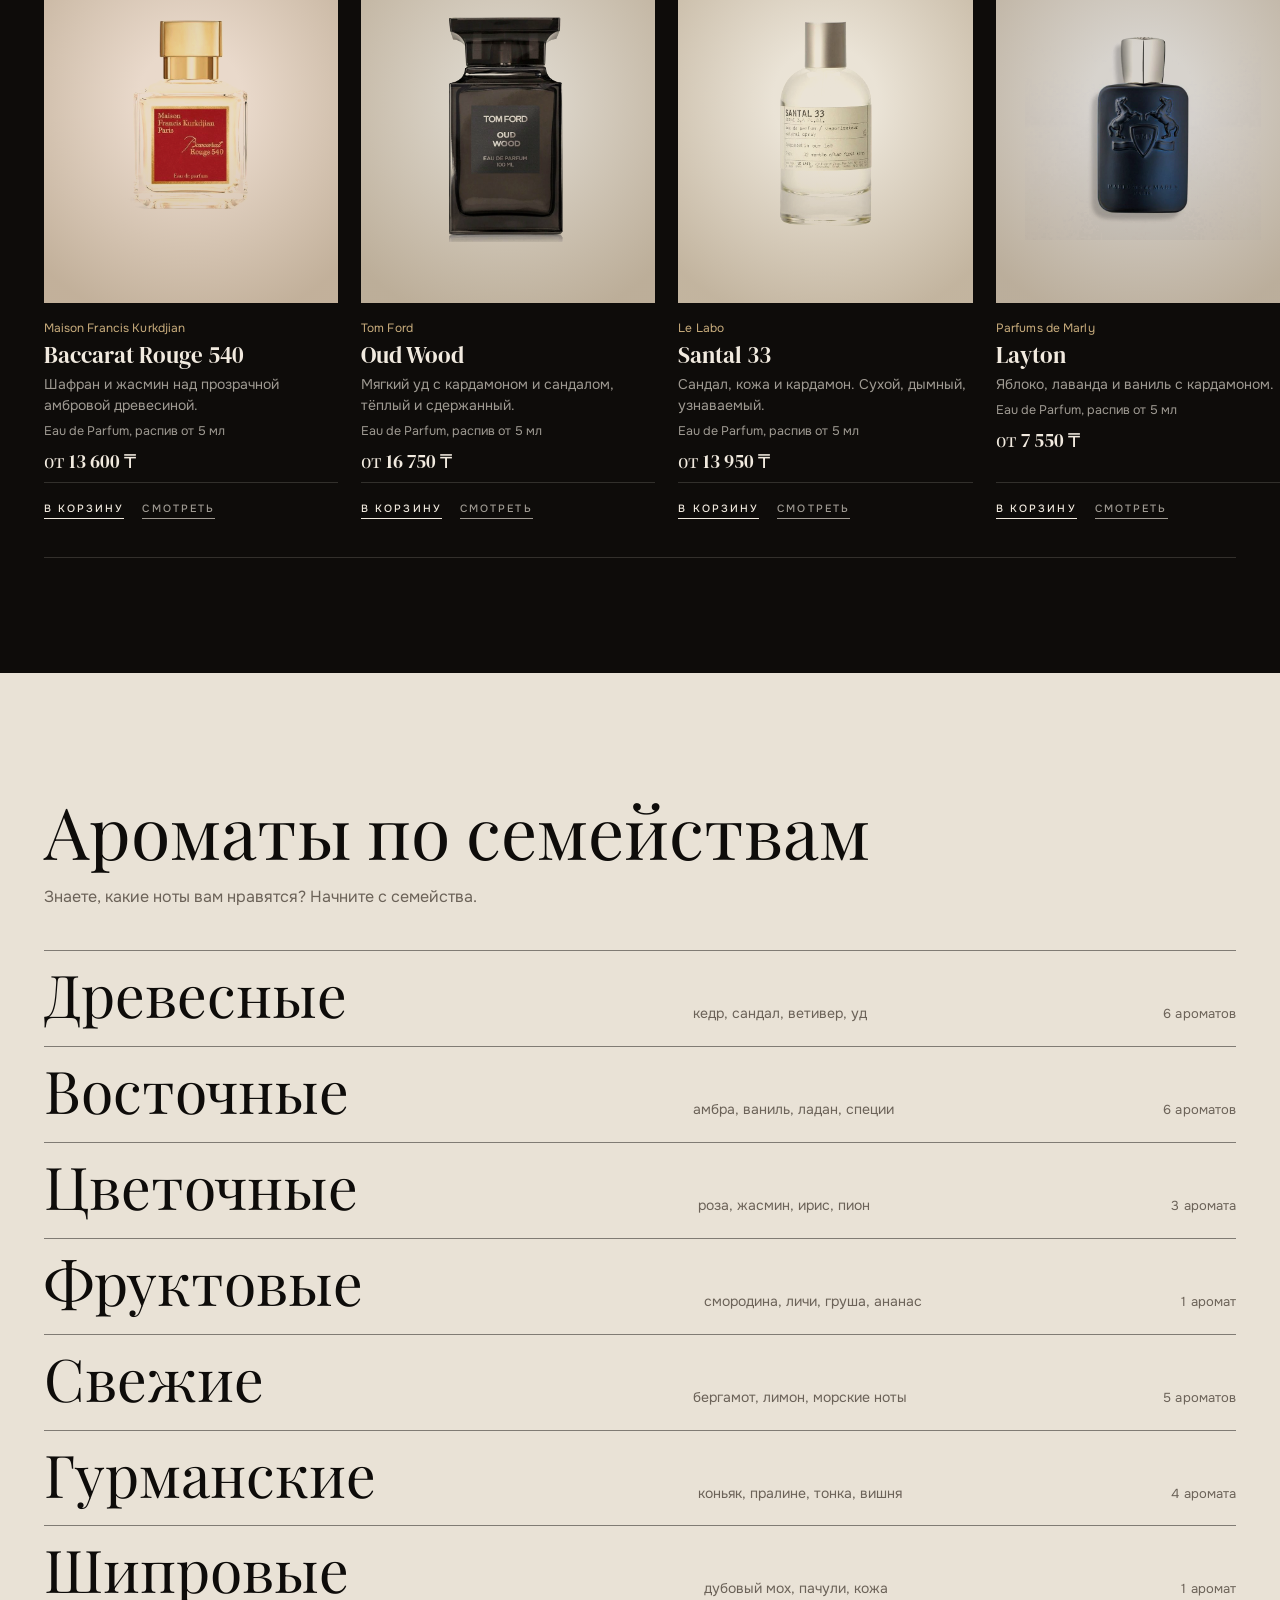
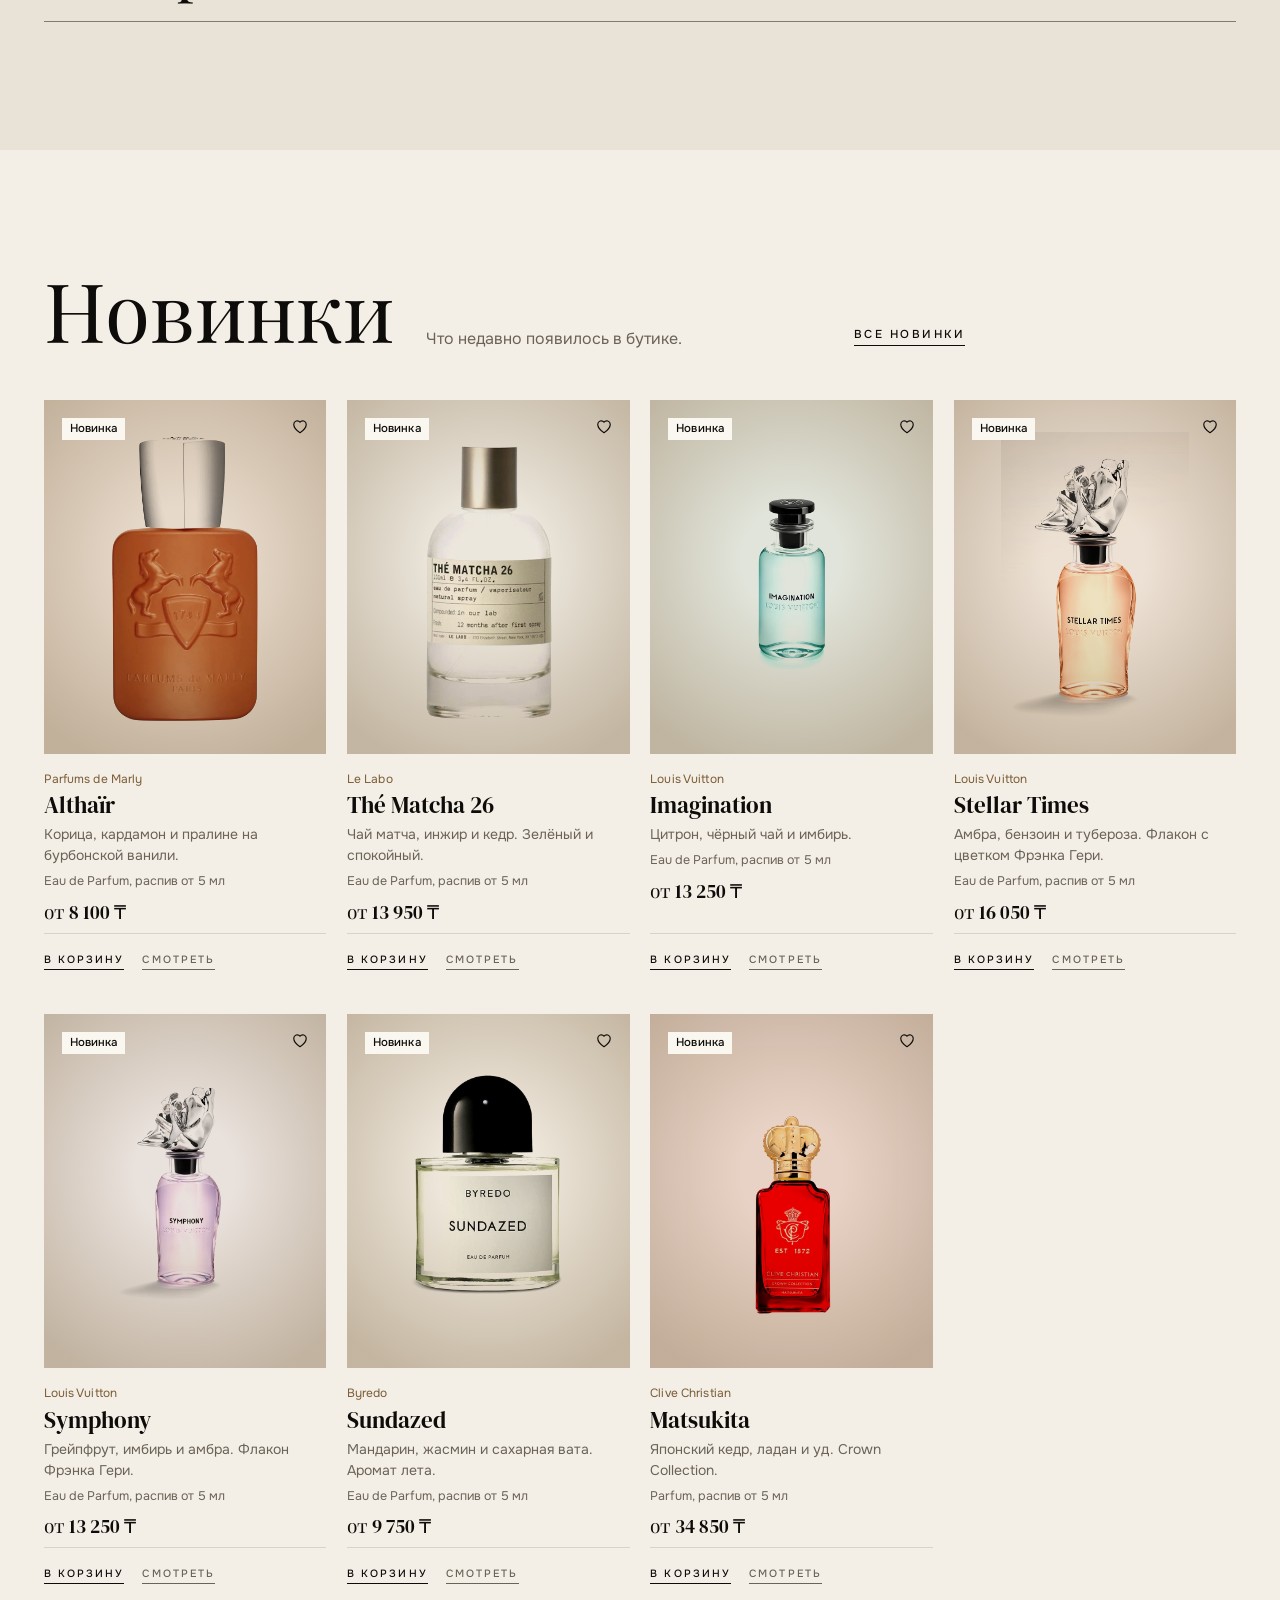
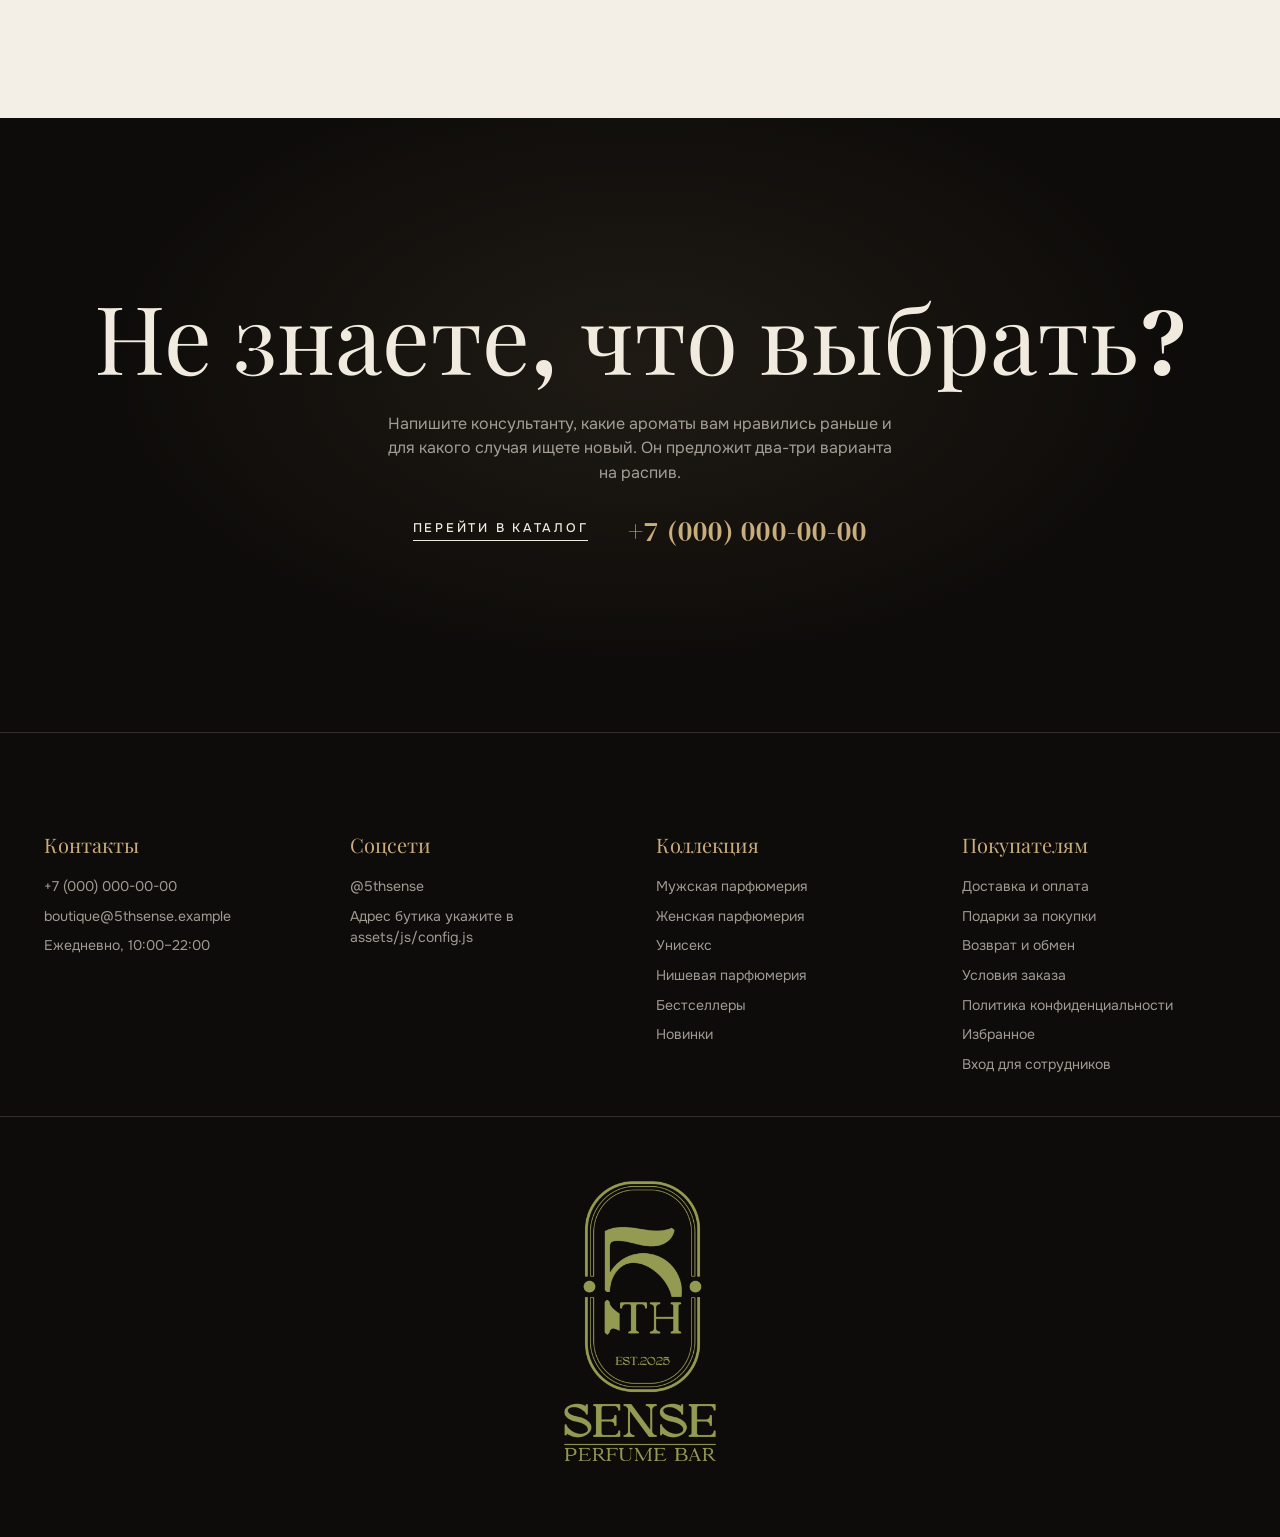
==== commit cfb071ca: "Превью ссылки: обложка с логотипом 5th SENSE Perfume Bar Новая картинка для превью (1200×630): логот" ====
--- a/index.html
+++ b/index.html
@@ -12,10 +12,10 @@
 <meta property="og:locale" content="ru_RU">
 <meta property="og:title" content="5th SENSE — нишевая и селективная парфюмерия на распив, Актобе">
 <meta property="og:description" content="Парфюмерный бар в Актобе. Оригинальные селективные и нишевые ароматы на распив от 5 мл и полными флаконами.">
-<meta property="og:image" content="/assets/img/brand-sign.jpg">
-<meta property="og:image:width" content="1280">
-<meta property="og:image:height" content="854">
-<meta property="og:image:alt" content="Вывеска 5th SENSE Perfumery">
+<meta property="og:image" content="/assets/img/og-cover.jpg">
+<meta property="og:image:width" content="1200">
+<meta property="og:image:height" content="630">
+<meta property="og:image:alt" content="Логотип 5th SENSE Perfume Bar">
 <meta name="twitter:card" content="summary_large_image">
 <meta property="og:url" content="/">
 <link rel="canonical" href="/">
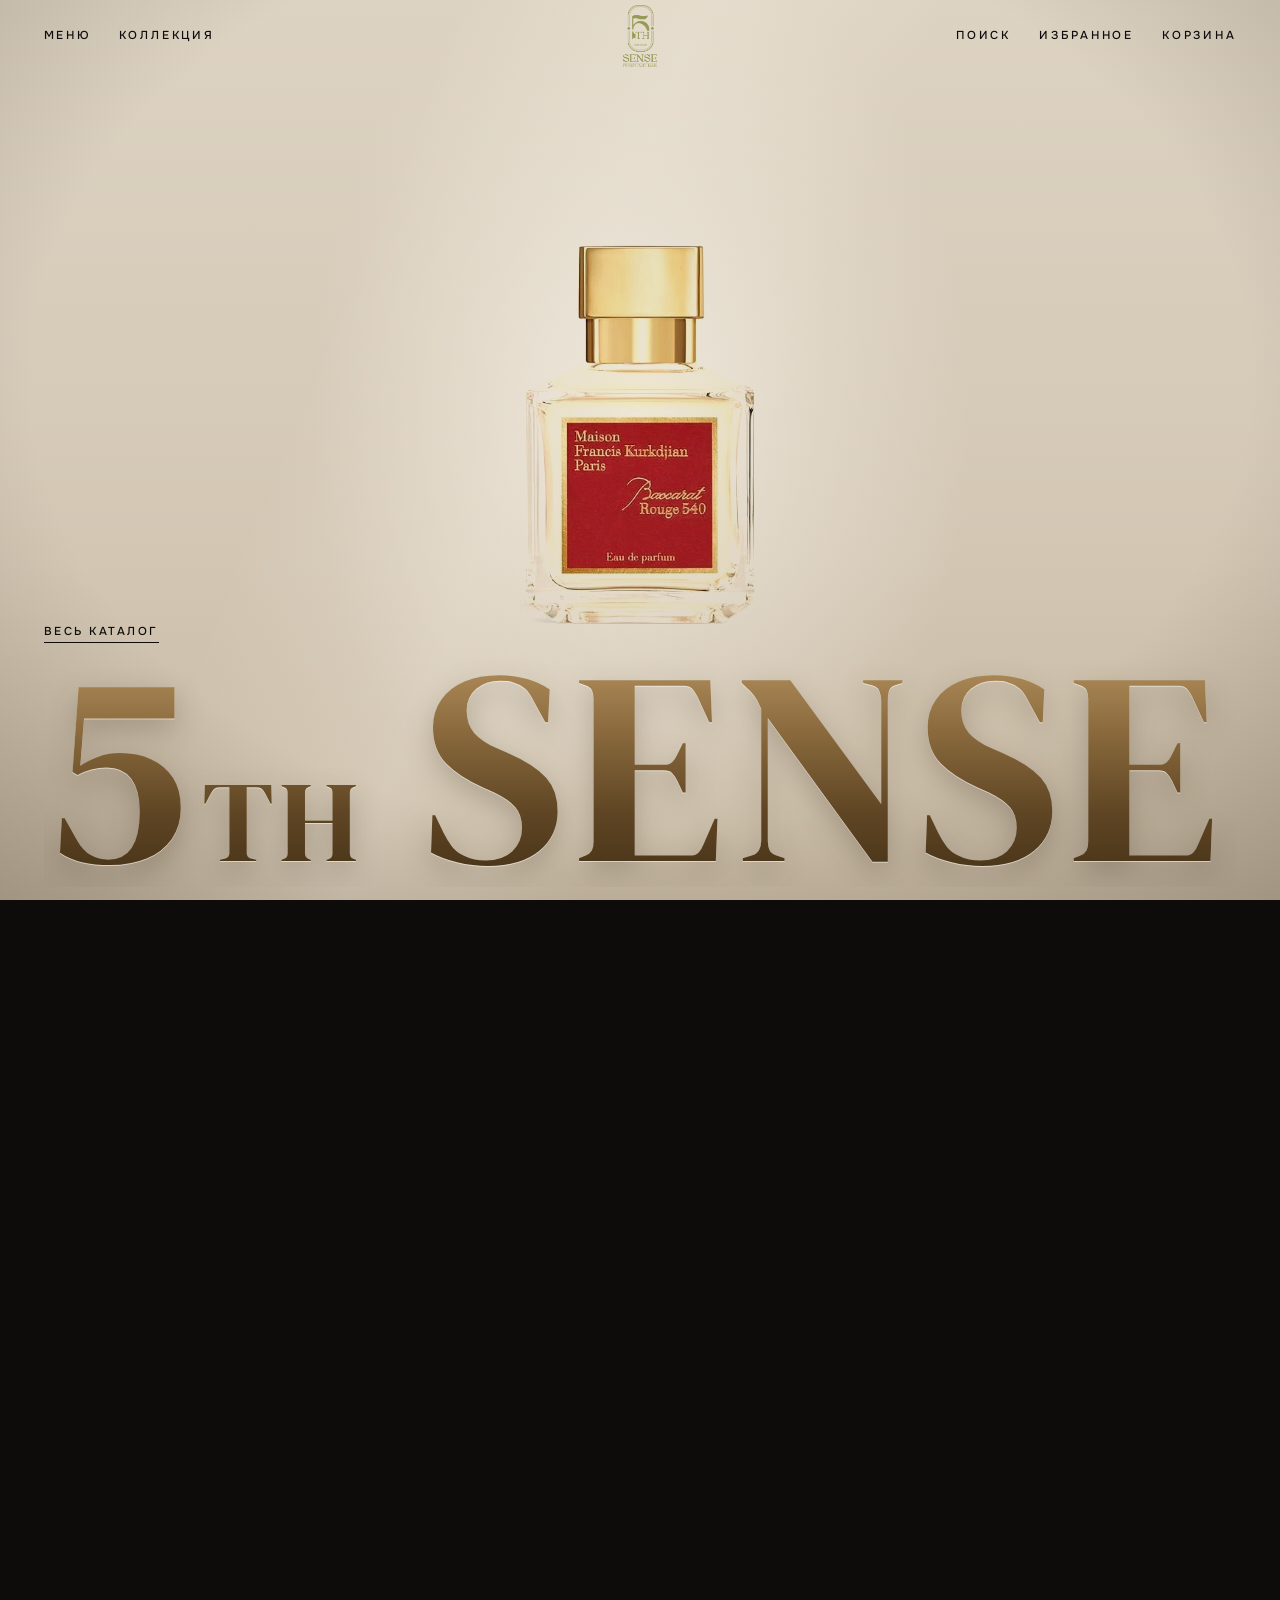
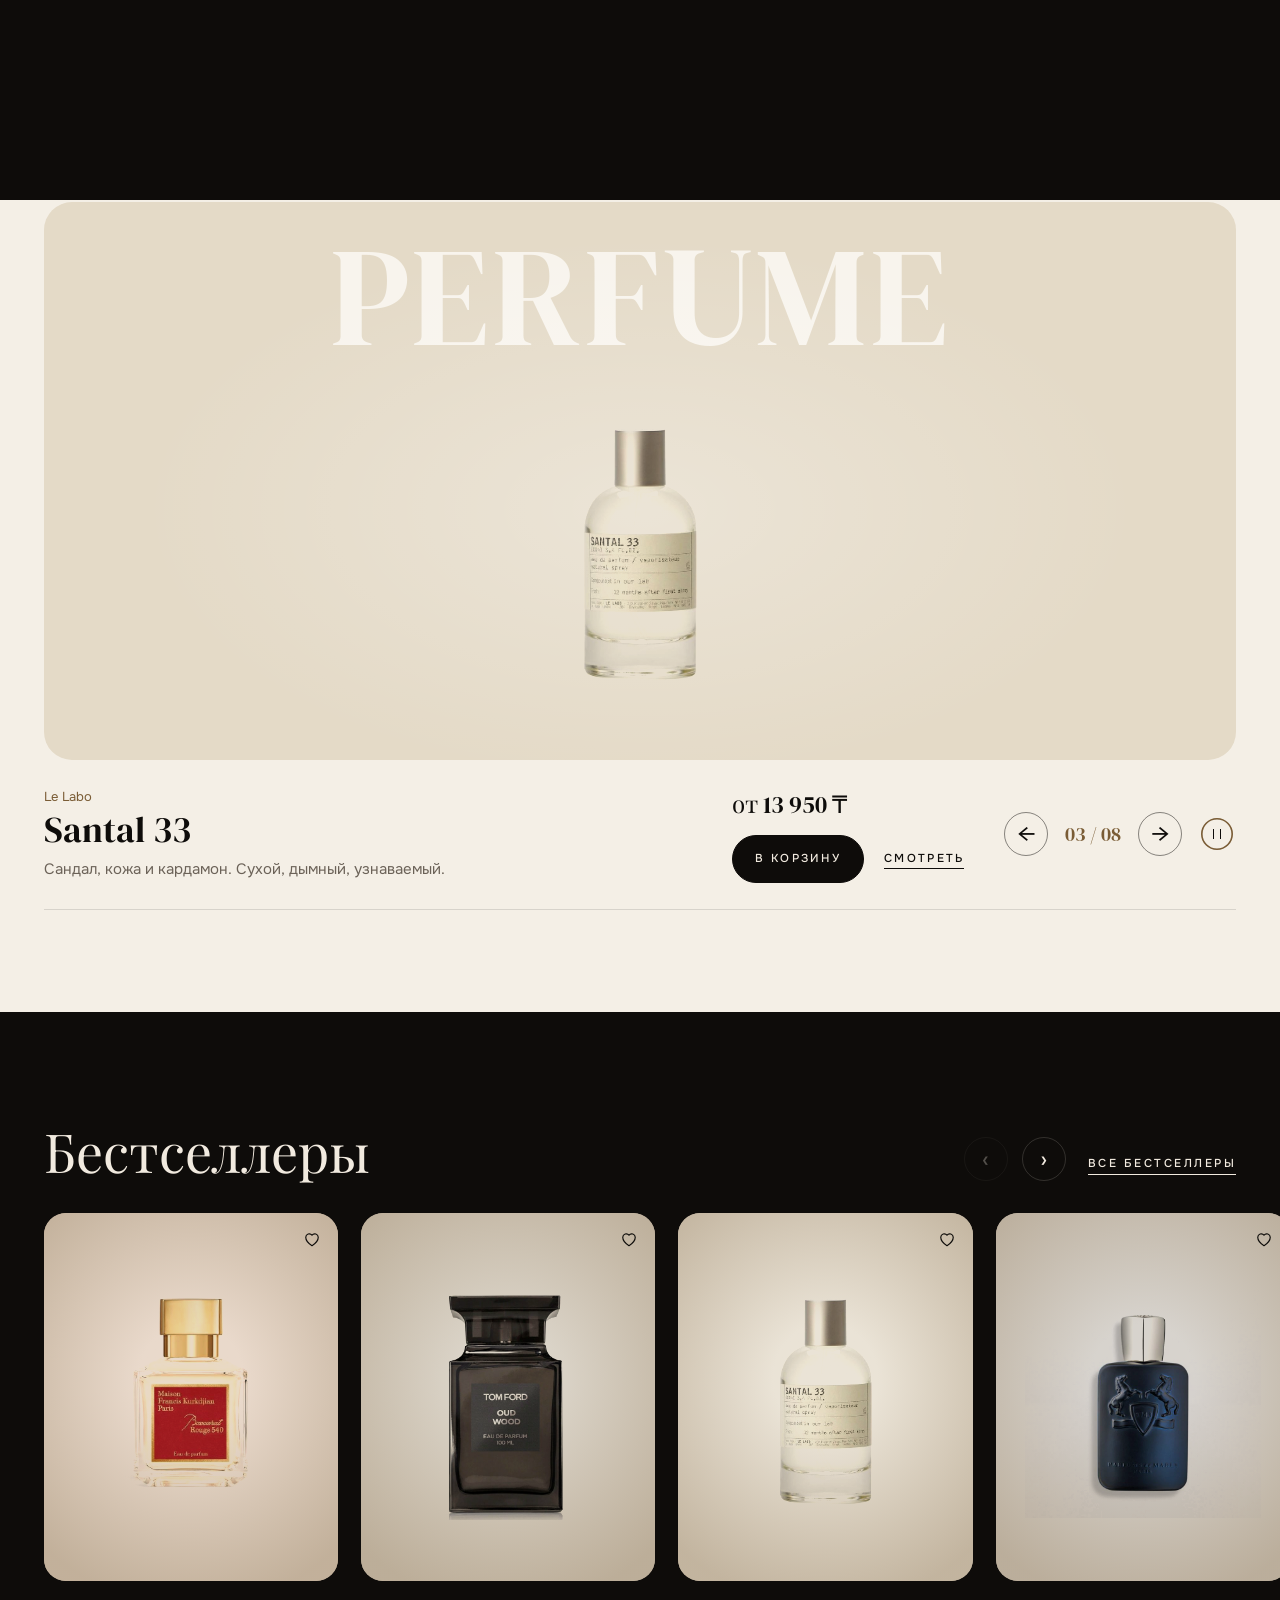
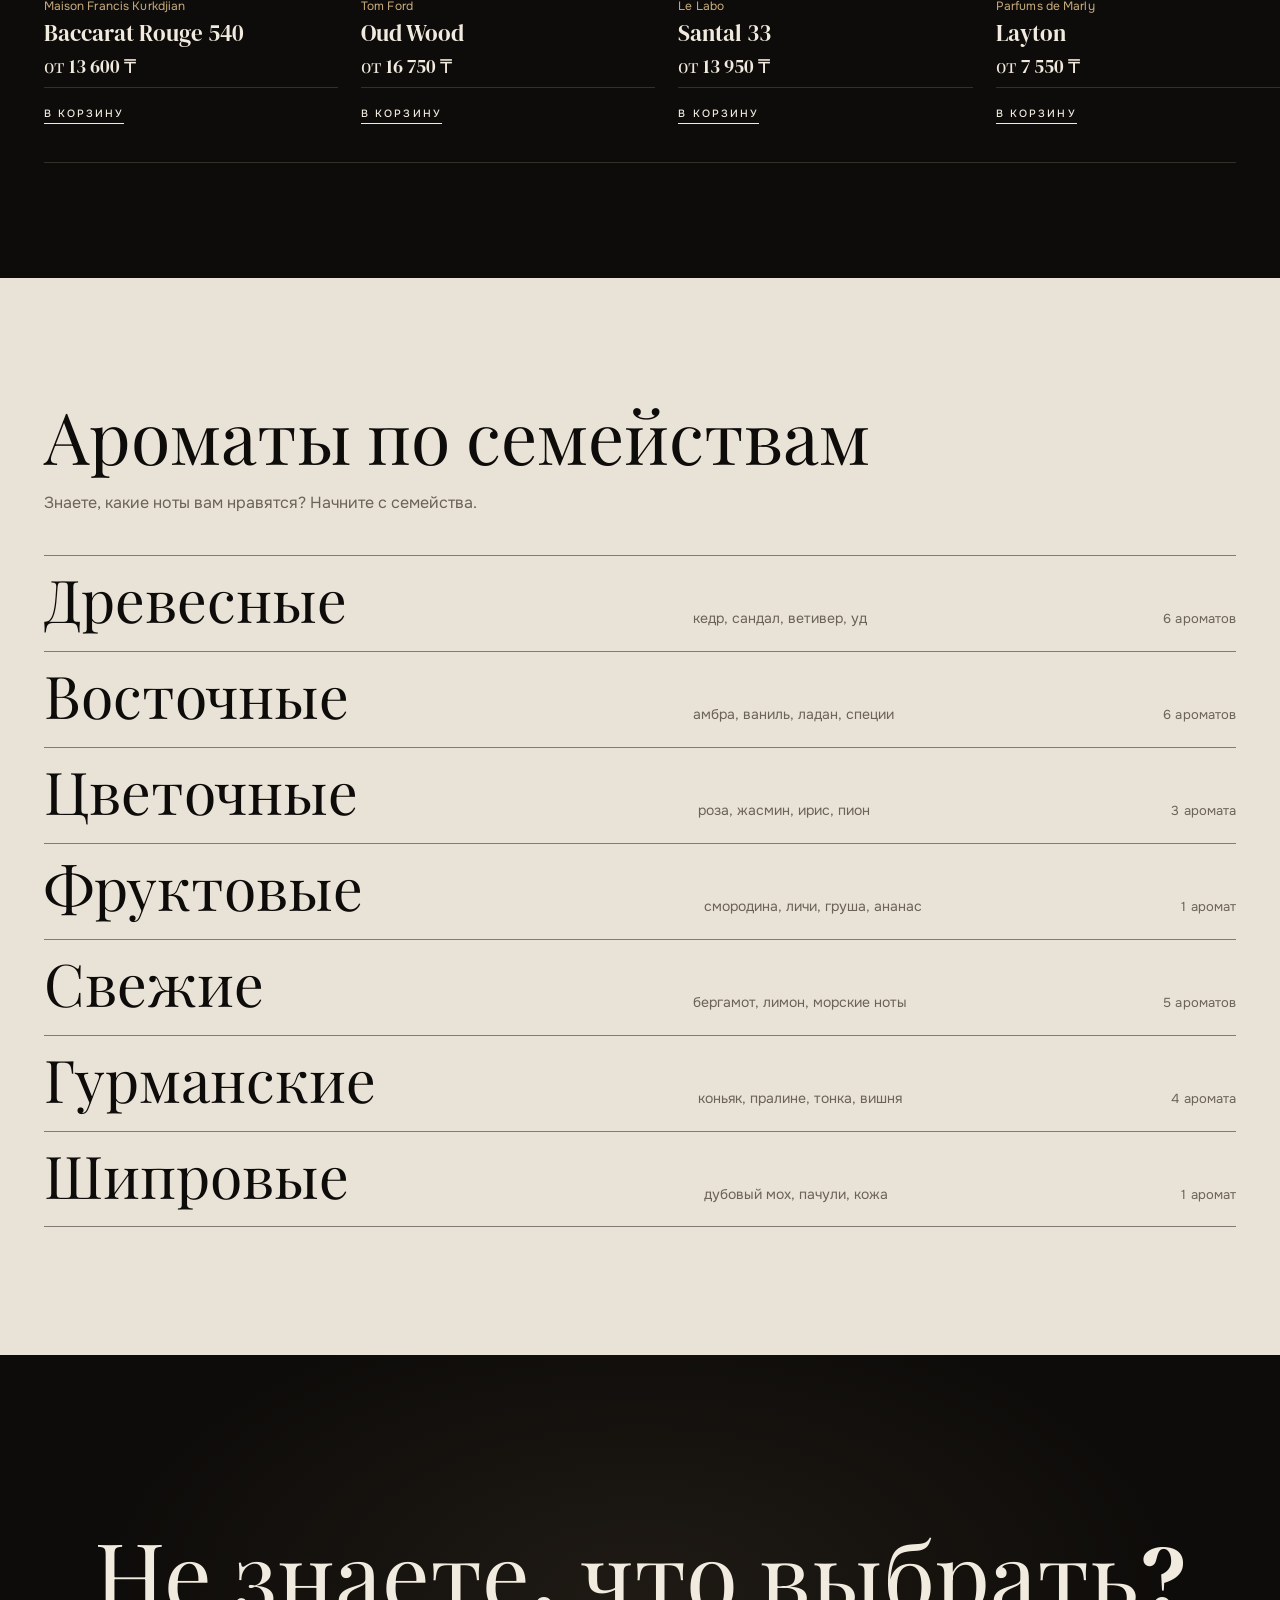
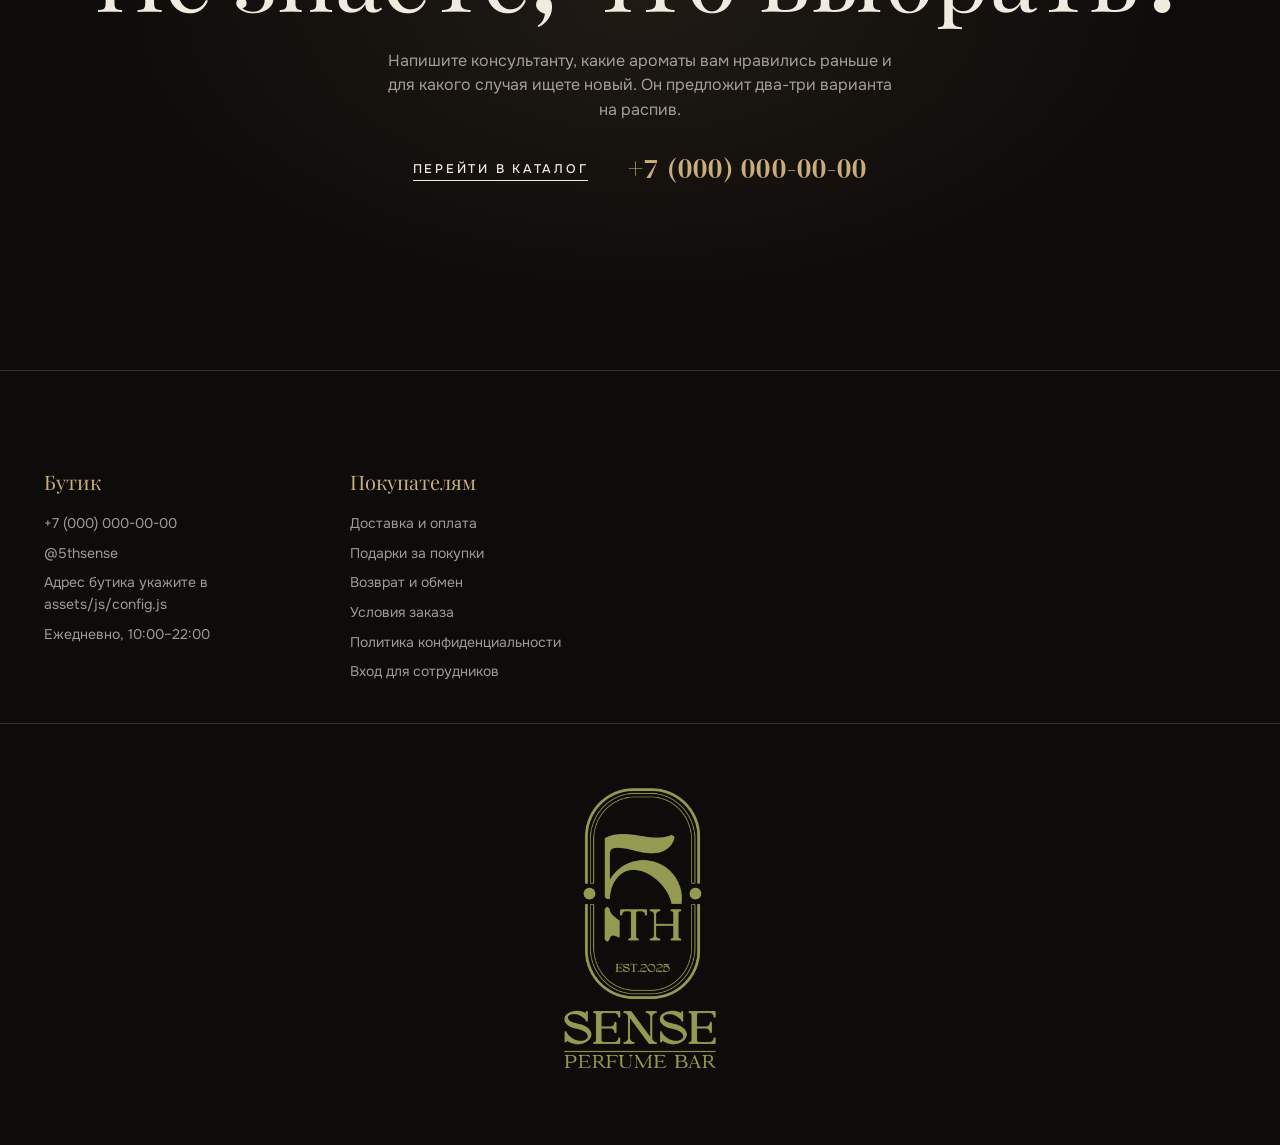
==== commit b047a67f: "Подбор аромата (5 вопросов → три аромата) и наборы пробников по 5 мл Co-Authored-By: Claude Opus 5.5" ====
--- a/index.html
+++ b/index.html
@@ -75,6 +75,7 @@
 <script src="assets/js/views/product.js"></script>
 <script src="assets/js/views/checkout.js"></script>
 <script src="assets/js/views/pages.js"></script>
+<script src="assets/js/views/podbor.js"></script>
 <script src="assets/js/pwa.js"></script>
 <script src="assets/js/app.js"></script>
 </body>
--- a/assets/css/style.css
+++ b/assets/css/style.css
@@ -75,14 +75,14 @@
 /* ---------- Сцена для фото флакона ----------
    Тёплый камень темнее страницы и мягкий свет в центре за флаконом:
    плитка отделяется от фона, белый фон фото растворяется в сцене (multiply): стекло и блики флакона остаются видны. */
-.menu-shot, .stack-item, .pcard-media, .pcard-img, .pd-stage, .stage-media, .irow-img, .cart-thumb, .summary-thumb, .search-thumb {
+.menu-shot, .pcard-media, .pcard-img, .pd-stage, .stage-media, .cart-thumb, .summary-thumb, .search-thumb {
   --scene-light: var(--tint, #ece6db);
   --scene: radial-gradient(ellipse 74% 62% at 50% 45%, var(--scene-light) 0%, var(--scene-light) 24%, color-mix(in srgb, var(--scene-light) 40%, #a8957a) 100%);
 }
 
 /* Ячейка с фото имеет точную высоту, чтобы высокое фото вписывалось целиком, а не растягивало ячейку */
-.menu-shot, .stack-item, .irow-img { grid-template: minmax(0, 1fr) / minmax(0, 1fr); }
-.menu-shot img, .stack-item img, .irow-img img, .pcard-img img, .stage-media img { min-width: 0; min-height: 0; max-width: 100%; max-height: 100%; }
+.menu-shot { grid-template: minmax(0, 1fr) / minmax(0, 1fr); }
+.menu-shot img, .pcard-img img, .stage-media img { min-width: 0; min-height: 0; max-width: 100%; max-height: 100%; }
 
 /* ---------- Знаки бренда ---------- */
 .logo { display: inline-grid; justify-items: center; gap: 3px; line-height: 1; white-space: nowrap; }
@@ -328,18 +328,13 @@
 .slide-img { position: relative; height: 70%; aspect-ratio: 3 / 4; max-width: 86vw; }
 .slide-img img, .slide-img svg { width: 100%; height: 100%; object-fit: contain; mix-blend-mode: multiply; }
 .hero-caption { position: absolute; z-index: 3; left: var(--gutter); right: var(--gutter); bottom: calc(17.4vw + 34px); display: grid; grid-template-columns: auto minmax(0, 1fr) auto; align-items: end; gap: 24px; }
-.hero-count { font-family: var(--ff-serif); font-size: 24px; font-variant-numeric: lining-nums tabular-nums; color: var(--gold-deep); }
-.hero-now { display: grid; gap: 4px; }
-.hero-now span { font-size: 12.5px; letter-spacing: 0.01em; color: var(--ink-soft); }
-.hero-now a { max-width: 24vw; font-family: var(--ff-serif); font-size: clamp(24px, 2vw, 32px); line-height: 1.02; }
-.hero-now.is-swap > * { animation: swapIn 0.9s var(--ease); }
 @keyframes swapIn { from { opacity: 0; transform: translateY(12px); } }
 /* Компактные действия у правого края, не заходят на флакон */
 .hero-cta { display: flex; flex-direction: column; align-items: flex-end; gap: 16px; }
 .hero-link { font-size: 11.5px; font-weight: 500; letter-spacing: 0.22em; text-transform: uppercase; line-height: 1; padding-bottom: 5px; border-bottom: 1px solid currentColor; white-space: nowrap; transition: color 0.4s, border-color 0.4s; }
 .hero-link:hover { color: var(--gold-deep); }
 [data-head="dark"] .hero-link:hover { color: var(--gold-soft); }
-.hscroll-head .hero-link, .arrivals-head .hero-link { align-self: end; margin-bottom: 6px; }
+.hscroll-head .hero-link { align-self: end; margin-bottom: 6px; }
 .hero-mark { position: absolute; z-index: 3; left: var(--gutter); right: var(--gutter); bottom: 3vh; padding-bottom: 14px; margin-bottom: -14px; color: var(--gold-deep); overflow: hidden; line-height: 0; }
 /* Логотип как буквы вывески: тёмная античная бронза, светлая кромка сверху и мягкая тень на стене */
 .wordmark--hero { transform: translate3d(0, 102%, 0); letter-spacing: 0.03em;
@@ -360,25 +355,6 @@
 .services p { font-size: 14.5px; color: var(--on-dark-soft); }
 
 /* Индекс избранных ароматов */
-.index { background: var(--paper); color: var(--ink); padding-top: clamp(72px, 9vw, 130px); padding-bottom: clamp(64px, 10vw, 140px); }
-.index-head { width: min(100% - 2 * var(--gutter), var(--max)); margin-inline: auto; display: grid; gap: 16px; padding-bottom: 32px; border-bottom: 1px solid var(--line); }
-.index-title { font-family: var(--ff-serif); font-size: clamp(30px, 3.4vw, 52px); line-height: 1.05; max-width: 22ch; }
-.index-grid { width: min(100% - 2 * var(--gutter), var(--max)); margin-inline: auto; display: grid; grid-template-columns: minmax(0, 1fr) minmax(0, 1.25fr); gap: clamp(20px, 3vw, 48px); }
-.index-stack { position: sticky; top: 16vh; align-self: start; height: 68vh; margin-top: 10vh; }
-.stack-item { position: absolute; inset: 0; display: grid; place-items: center; padding: 8%; background: var(--scene); clip-path: inset(100% 0 0 0); transition: clip-path 1.1s var(--ease); }
-.stack-item.is-active { clip-path: inset(0 0 0 0); z-index: 2; }
-.stack-item img, .stack-item svg { width: 100%; height: 100%; object-fit: contain; mix-blend-mode: multiply; transform: scale(1.1); transition: transform 1.6s var(--ease); }
-.stack-item.is-active img, .stack-item.is-active svg { transform: none; }
-.index-list { list-style: none; margin: 0; padding: 0; }
-.irow { min-height: 58vh; display: grid; align-content: center; gap: 12px; padding-block: 6vh; border-bottom: 1px solid var(--line); transition: opacity 0.8s var(--ease); }
-.irow:not(.is-active) .irow-name { color: var(--ink-soft); } /* неактивная строка спокойнее, но читается */
-.irow-img { display: none; }
-.irow-brand { font-size: 13px; letter-spacing: 0.01em; color: var(--gold-deep); }
-.irow-name { font-family: var(--ff-serif); font-size: clamp(36px, 4.2vw, 72px); line-height: 0.98; transition: transform 0.9s var(--ease); }
-.irow.is-active .irow-name { transform: translateX(10px); }
-.irow-meta { max-width: 40ch; font-size: 15px; color: var(--ink-soft); }
-.irow-actions { display: flex; flex-wrap: wrap; align-items: center; gap: 12px 28px; margin-top: 12px; }
-.irow-actions .line-link { font-size: 11.5px; }
 
 /* Бестселлеры: горизонтальная лента */
 .hscroll { position: relative; background: var(--ink); color: var(--on-dark); }
@@ -408,11 +384,6 @@
 .fam:hover { color: var(--gold-deep); padding-left: 16px; }
 
 /* Новинки */
-.arrivals { background: var(--paper); padding-block: clamp(72px, 10vw, 140px); }
-.arrivals-head { width: min(100% - 2 * var(--gutter), var(--max)); margin: 0 auto clamp(28px, 4vw, 48px); display: flex; flex-wrap: wrap; align-items: end; gap: 12px 32px; }
-.arrivals-head h2 { font-family: var(--ff-serif); font-size: clamp(44px, 6.4vw, 110px); line-height: 0.9; }
-.arrivals-head p { flex: 1 1 240px; color: var(--ink-soft); max-width: 36ch; }
-.arrivals .shelf-grid { width: min(100% - 2 * var(--gutter), var(--max)); margin-inline: auto; }
 
 /* Финал */
 .finale { background: radial-gradient(ellipse 60% 70% at 50% 40%, #1f1a14 0%, var(--ink) 70%); color: var(--on-dark); display: grid; justify-items: center; text-align: center; gap: 24px; padding: clamp(96px, 14vw, 200px) var(--gutter); }
@@ -445,8 +416,6 @@
 .pcard-name { font-family: var(--ff-serif); font-size: clamp(22px, 1.8vw, 28px); line-height: 1.04; }
 .pcard-name a { background: linear-gradient(currentColor, currentColor) 0 100% / 0 1px no-repeat; transition: background-size 0.7s var(--ease); }
 .pcard-name a:hover { background-size: 100% 1px; }
-.pcard-desc { font-size: 14px; color: var(--ink-soft); line-height: 1.5; display: -webkit-box; -webkit-line-clamp: 2; -webkit-box-orient: vertical; overflow: hidden; }
-.pcard-meta { font-size: 12.5px; color: var(--ink-soft); }
 .pcard-price { margin-top: auto; padding-top: 10px; display: flex; flex-wrap: wrap; align-items: center; justify-content: flex-start; gap: 10px; border-top: 1px solid var(--line); }
 .price { font-size: 17px; font-weight: 500; white-space: nowrap; font-variant-numeric: tabular-nums; letter-spacing: 0.01em; }
 .pcard-actions { display: flex; align-items: center; gap: 18px; }
@@ -473,7 +442,6 @@
 .pcard--wide .pcard-name { font-size: clamp(28px, 2.6vw, 40px); }
 
 /* Карточки на тёмном фоне */
-[data-head="dark"] .pcard-desc, [data-head="dark"] .pcard-meta { color: var(--on-dark-soft); }
 [data-head="dark"] .pcard-brand { color: var(--gold-soft); }
 [data-head="dark"] .pcard-price { border-color: var(--line-dark); }
 [data-head="dark"] .fav-btn { color: var(--ink); }
@@ -805,15 +773,8 @@
   .hl--wide { display: none; }
   .hero-caption { grid-template-columns: auto minmax(0, 1fr); }
   .hero-cta { grid-column: 1 / -1; flex-direction: row; align-items: center; justify-content: flex-start; gap: 22px; }
-  .hero-now a { max-width: none; }
   .menu-grid { grid-template-columns: minmax(0, 1fr); }
   .menu-shots, .menu-logo { display: none; }
-  .index-grid { grid-template-columns: minmax(0, 1fr); }
-  .index-stack { display: none; }
-  .irow { min-height: 0; opacity: 1; padding-block: 36px; grid-template-columns: minmax(0, 1fr); }
-  .irow-img { display: grid; place-items: center; aspect-ratio: 4 / 5; padding: 10%; background: var(--scene); margin-bottom: 8px; }
-  .irow-img img, .irow-img svg { width: 100%; height: 100%; object-fit: contain; mix-blend-mode: multiply; }
-  .irow.is-active .irow-name { transform: none; }
   .fam { grid-template-columns: minmax(0, 1fr) auto; }
   .fam-notes { grid-column: 1 / -1; grid-row: 2; }
   .catalog { grid-template-columns: minmax(0, 1fr); }
@@ -843,14 +804,12 @@
   .slide { --gy: 38%; }
   .slide-img { height: 58%; margin-bottom: 14vh; }
   .hero-caption { bottom: calc(18vw + 34px); gap: 12px 16px; }
-  .hero-now a { font-size: 22px; }
   .hero-cta { flex-wrap: wrap; gap: 12px 18px; }
   .hero-link { letter-spacing: 0.12em; }
   .story-text { font-size: clamp(24px, 6.6vw, 32px); }
   .services { grid-template-columns: minmax(0, 1fr); }
   .shelf-grid, .shelf-grid--four { grid-template-columns: repeat(2, minmax(0, 1fr)); gap: 28px 12px; }
   .pcard--wide { grid-column: span 2; }
-  .pcard-desc { display: none; }
   .pcard-name { font-size: 20px; }
   .price:not(.price--lg) { font-size: 15px; }
   .pcard-price { flex-direction: column; align-items: flex-start; gap: 4px; }
@@ -875,7 +834,6 @@
   .search-form input { font-size: 20px; }
   .hero-cta { gap: 12px 14px; }
   .hero-link { font-size: 10px; letter-spacing: 0.07em; }
-  .hero-count { display: none; }
   .hero-caption { grid-template-columns: minmax(0, 1fr); }
   .buy-row { flex-wrap: wrap; }
   .buy-row .pill--grow { order: 3; flex-basis: 100%; }
@@ -1564,7 +1522,6 @@
 .hs-arrow:disabled { opacity: 0.3; cursor: default; }
 .hscroll-nav .hero-link { margin-left: 8px; }
 /* Пауза смены флаконов на первом экране */
-.hero-count { display: flex; align-items: center; gap: 12px; }
 .hero-pause { position: relative; flex: none; width: 38px; height: 38px; padding: 0; border: 0; border-radius: 50%; background: none; color: var(--ink); cursor: pointer; display: inline-grid; place-items: center; -webkit-tap-highlight-color: transparent; }
 .hero-pause svg { position: absolute; inset: 3px; width: 32px; height: 32px; transform: rotate(-90deg); overflow: visible; }
 .hero-pause circle { fill: none; }
@@ -1583,3 +1540,163 @@
 .view-loading-mark { width: 34px; height: 34px; border-radius: 50%; border: 1px solid rgba(14, 12, 10, 0.16); border-top-color: var(--gold-deep); animation: viewSpin 0.9s linear infinite; }
 @keyframes viewSpin { to { transform: rotate(360deg); } }
 @media (prefers-reduced-motion: reduce) { .view-loading-mark { animation-duration: 2.4s; } }
+
+/* ---------- «Что попробовать первым» ----------
+   В центре крупный флакон, по бокам — предыдущий и следующий поменьше. За флаконами большое слово,
+   фон сцены перетекает в тон аромата. Смена — плавный сдвиг всей тройки. */
+.taste { background: var(--paper); color: var(--ink); padding-top: clamp(72px, 9vw, 130px); padding-bottom: clamp(56px, 8vw, 110px); }
+.taste-head, .taste-stage, .taste-bar { width: min(100% - 2 * var(--gutter), var(--max)); margin-inline: auto; }
+.taste-head { padding-bottom: 28px; }
+.taste-title { font-family: var(--ff-serif); font-size: clamp(30px, 3.4vw, 52px); line-height: 1.05; }
+.taste-stage { position: relative; height: clamp(380px, 62vh, 640px); overflow: hidden; background: var(--bg, #e2d6c4); transition: background-color 0.9s var(--ease); touch-action: pan-y; user-select: none; -webkit-user-select: none; }
+.taste-stage::after { content: ''; position: absolute; inset: 0; pointer-events: none; background: radial-gradient(ellipse 60% 70% at 50% 55%, rgba(255, 255, 255, 0.28), transparent 70%); }
+.taste-word { position: absolute; inset: 0; display: grid; place-items: start center; padding-top: 2%; margin: 0; font-family: var(--ff-display); font-weight: 400; font-size: clamp(68px, 11vw, 176px); line-height: 1; letter-spacing: 0.02em; color: var(--sheet); opacity: 0.92; white-space: nowrap; pointer-events: none; }
+.taste-track { position: absolute; inset: 0; } /* без z-index: иначе флаконы не «растворяют» белый фон фото в цвете сцены */
+.taste-item { position: absolute; bottom: 6%; left: 50%; width: 28%; height: 62%; display: grid; place-items: end center; transform: translateX(-50%) scale(1); transform-origin: 50% 100%;
+  transition: left 0.85s var(--ease-io), transform 0.85s var(--ease-io), opacity 0.6s var(--ease); cursor: pointer; -webkit-tap-highlight-color: transparent; mix-blend-mode: multiply; }
+.taste-item img, .taste-item svg { position: absolute; inset: 0; width: 100%; height: 100%; object-fit: contain; object-position: 50% 100%; pointer-events: none; -webkit-user-drag: none; }
+.taste-item[data-pos="center"] { z-index: 3; }
+.taste-item[data-pos="prev"] { left: 20%; transform: translateX(-50%) scale(0.55); z-index: 2; }
+.taste-item[data-pos="next"] { left: 80%; transform: translateX(-50%) scale(0.55); z-index: 2; }
+.taste-item[data-pos="far-prev"] { left: -12%; transform: translateX(-50%) scale(0.35); opacity: 0; pointer-events: none; }
+.taste-item[data-pos="far-next"] { left: 112%; transform: translateX(-50%) scale(0.35); opacity: 0; pointer-events: none; }
+.taste-bar { display: grid; grid-template-columns: minmax(0, 1.4fr) auto auto; align-items: center; gap: 20px 40px; padding: 26px 0 0; border-bottom: 1px solid var(--line); padding-bottom: 26px; }
+.taste-info { min-width: 0; }
+.taste-info.is-swap { animation: tasteIn 0.6s var(--ease) both; }
+@keyframes tasteIn { from { opacity: 0; transform: translate3d(0, 8px, 0); } }
+.taste-brand { font-size: 13px; letter-spacing: 0.01em; color: var(--gold-deep); }
+.taste-name { display: inline-block; margin-top: 4px; font-family: var(--ff-serif); font-size: clamp(28px, 2.8vw, 42px); line-height: 1.05; }
+.taste-desc { margin-top: 8px; max-width: 46ch; font-size: 15px; color: var(--ink-soft); }
+.taste-buy { display: grid; gap: 12px; justify-items: start; }
+.taste-from { font-family: var(--ff-serif); font-size: 24px; font-variant-numeric: lining-nums tabular-nums; }
+.taste-actions { display: flex; align-items: center; gap: 20px; }
+.taste-actions .line-link { font-size: 11.5px; }
+.taste-nav { display: flex; align-items: center; gap: 10px; }
+.taste-count { min-width: 70px; text-align: center; font-family: var(--ff-serif); font-size: 20px; color: var(--gold-deep); font-variant-numeric: lining-nums tabular-nums; }
+.taste-pause { margin-left: 6px; }
+.taste-nav .hs-arrow { color: var(--ink); border-color: var(--line-strong); }
+.taste-nav .hs-arrow:hover { border-color: var(--ink); }
+.taste-pause .hp-arc { animation-duration: 4.5s; }
+@media (max-width: 900px) {
+  .taste-stage { height: clamp(300px, 88vw, 480px); }
+  .taste-word { font-size: clamp(46px, 14.5vw, 104px); padding-top: 8%; }
+  .taste-item { width: 54%; height: 64%; bottom: 7%; }
+  .taste-item[data-pos="prev"] { left: 17%; transform: translateX(-50%) scale(0.5); }
+  .taste-item[data-pos="next"] { left: 83%; transform: translateX(-50%) scale(0.5); }
+  .taste-bar { grid-template-columns: minmax(0, 1fr); gap: 18px; }
+  .taste-nav { justify-content: space-between; }
+}
+@media (prefers-reduced-motion: reduce) {
+  .taste-stage, .taste-item { transition: none; }
+  .taste-info.is-swap { animation: none; }
+}
+
+/* ---------- Мягкие углы (вариант Б, выбор владельца) ----------
+   Фото ароматов, сцена карусели и миниатюры — со скруглёнными углами; стрелки и главная
+   кнопка «В корзину» — круглые. Фото на странице аромата во всю ширину остаются без скругления. */
+.pcard-media { border-radius: 22px; }
+.taste-stage { border-radius: 28px; }
+.menu-shots, .menu-shot-wrap { border-radius: 22px; overflow: hidden; }
+.cart-thumb, .summary-thumb, .search-thumb { border-radius: 12px; overflow: hidden; }
+.hs-arrow, .buy-main { border-radius: 999px; }
+/* Выбор объёма и количество — тоже со скруглёнными углами, в одном стиле с кнопкой. */
+.volume { border-radius: 14px; }
+.stepper { border-radius: 999px; overflow: hidden; }
+.field input, .field textarea, .field select, .option { border-radius: 12px; }
+/* Поле пароля на входе в кабинет — одна линия снизу: без скругления, иначе линия загибается. */
+.route-admin .login-pass input { border-radius: 0; }
+
+/* Длинные слова и адреса (например, ссылка или адрес без пробелов) переносятся, а не раздвигают страницу. */
+.info > section, .info section > *, .info-list > div > * { min-width: 0; }
+.info h2 { font-size: clamp(28px, 8.4vw, 38px); }
+.info-list dd, .option-note, .footer-col p { overflow-wrap: anywhere; }
+/* Текстовые ссылки-действия и «хлебные крошки» — не меньше 24 px по высоте (удобно нажимать пальцем, WCAG 2.5.8). */
+.hero-link { padding-top: 7px; }
+.crumbs a { display: inline-block; padding-block: 4px; }
+
+/* ---------- Подбор аромата (#podbor) ----------
+   Один вопрос на экран, ответы — те же плашки, что в оформлении заказа. */
+.qz { max-width: 820px; }
+.qz-progress { height: 2px; background: var(--line); border-radius: 2px; overflow: hidden; margin-bottom: clamp(28px, 4vw, 44px); }
+.qz-progress span { display: block; height: 100%; width: calc(var(--p) * 100%); background: var(--gold); transition: width 0.6s var(--ease); }
+.qz-step { border: 0; padding: 0; margin: 0; min-width: 0; }
+.qz-legend { display: grid; gap: 12px; padding: 0; margin-bottom: clamp(22px, 3vw, 32px); }
+.qz-count { font-size: 13.5px; color: var(--ink-soft); }
+.qz-title { font-family: var(--ff-serif); font-size: clamp(32px, 5vw, 54px); line-height: 1.04; outline: none; }
+.qz-options { display: grid; gap: 10px; grid-template-columns: repeat(auto-fit, minmax(min(100%, 240px), 1fr)); }
+.qz-option { align-items: center; min-height: 72px; padding: 18px 20px; }
+.qz-option .option-name { font-size: 17px; }
+.qz-nav { display: flex; align-items: center; justify-content: space-between; gap: 16px; margin-top: 24px; }
+.qz-hint { font-size: 13px; color: var(--ink-soft); text-align: right; }
+.qz-result { display: grid; gap: 18px; }
+.qz-lead { color: var(--ink-soft); max-width: 56ch; }
+.qz-picks { list-style: none; padding: 0; margin: 10px 0 0; display: grid; gap: clamp(18px, 2.4vw, 28px); }
+.qz-pick { display: grid; grid-template-columns: minmax(0, 40%) minmax(0, 1fr); gap: clamp(16px, 3vw, 36px); align-items: center; }
+.qz-pick-media { position: relative; display: flex; align-items: center; justify-content: center; aspect-ratio: 4 / 5; padding: 10%; background: var(--scene); border-radius: 22px; overflow: hidden; }
+.qz-pick-media img, .qz-pick-media svg { width: 100%; height: 100%; object-fit: contain; mix-blend-mode: multiply; }
+.qz-pick-body { display: grid; gap: 8px; justify-items: start; }
+.qz-pick-name { font-family: var(--ff-serif); font-size: clamp(24px, 3vw, 36px); line-height: 1.04; }
+.qz-pick-short { font-size: 14.5px; color: var(--ink-soft); }
+.qz-why { list-style: none; padding: 0; margin: 2px 0 4px; display: grid; gap: 4px; font-size: 14px; }
+.qz-why li { position: relative; padding-left: 16px; }
+.qz-why li::before { content: ''; position: absolute; left: 1px; top: 0.55em; width: 6px; height: 6px; border: 1px solid var(--gold); transform: rotate(45deg); }
+.qz-all { display: flex; flex-wrap: wrap; align-items: center; justify-content: space-between; gap: 12px 24px; margin-top: 12px; padding: 20px 24px; background: var(--ink); color: var(--on-dark); border-radius: 22px; }
+.qz-all p { display: grid; gap: 2px; }
+.qz-all-name { font-family: var(--ff-serif); font-size: 24px; }
+.qz-all-price { font-size: 14px; color: var(--on-dark-soft); }
+.qz-all .line-link:hover { color: var(--gold-soft); }
+.qz-all :focus-visible { outline-color: var(--gold-soft); }
+.qz-after { display: flex; flex-wrap: wrap; gap: 8px 28px; }
+.qz-help { font-size: 14px; color: var(--ink-soft); }
+.qz-help .manager-links { display: inline; }
+
+/* ---------- Наборы пробников (#nabory) ---------- */
+.sets { display: grid; gap: clamp(48px, 7vw, 96px); padding-bottom: calc(clamp(64px, 8vw, 110px) + 72px); }
+.sets-block { display: grid; gap: 18px; min-width: 0; }
+.sets-title { font-family: var(--ff-serif); font-size: clamp(32px, 4.4vw, 56px); line-height: 1; }
+.sets-lead { color: var(--ink-soft); }
+.set-grid { display: grid; gap: 16px; grid-template-columns: repeat(auto-fill, minmax(min(100%, 330px), 1fr)); }
+.set-card { display: grid; grid-template-columns: minmax(0, 1fr); min-width: 0; align-content: start; background: var(--sheet); border: 1px solid var(--line); border-radius: 22px; overflow: hidden; }
+.set-thumbs { display: flex; align-items: flex-start; justify-content: center; min-width: 0; padding: 22px 16px 14px; background: radial-gradient(ellipse 80% 90% at 50% 40%, #efe8dc 0%, var(--paper-2) 100%); }
+/* Флаконы чуть заходят друг на друга, по краям ниже — дугой. Без transform: иначе белый фон фото не растворяется. */
+.set-thumb { flex: 0 1 22%; min-width: 0; aspect-ratio: 3 / 4; margin-inline: -1.5%; margin-top: calc((var(--i) - 2) * (var(--i) - 2) * 4px); display: flex; align-items: center; justify-content: center; }
+.set-thumb img, .set-thumb svg { width: 100%; height: 100%; object-fit: contain; mix-blend-mode: multiply; }
+.set-card-body { display: grid; gap: 10px; padding: 20px 22px 18px; }
+.set-name { font-family: var(--ff-serif); font-size: 28px; line-height: 1.04; }
+.set-lead { font-size: 14.5px; color: var(--ink-soft); }
+.set-list { list-style: none; padding: 12px 0 0; margin: 0; display: grid; gap: 6px; font-size: 14px; border-top: 1px solid var(--line); }
+.set-list a { border-bottom: 1px solid transparent; transition: border-color 0.3s; }
+.set-list a:hover { border-color: currentColor; }
+.set-foot { display: flex; flex-wrap: wrap; align-items: center; justify-content: space-between; gap: 6px 16px; margin-top: 6px; padding-top: 12px; border-top: 1px solid var(--line); }
+.set-price { font-size: 15px; font-weight: 500; }
+.mix-grid { list-style: none; padding: 0; margin: 0; display: grid; gap: 12px; grid-template-columns: repeat(auto-fill, minmax(min(46%, 170px), 1fr)); }
+.mix-btn { position: relative; width: 100%; height: 100%; display: grid; align-content: start; gap: 3px; padding: 10px 10px 14px; text-align: left; background: var(--sheet); border: 1px solid var(--line); border-radius: 18px; cursor: pointer; transition: border-color 0.3s var(--ease), box-shadow 0.3s var(--ease); }
+.mix-btn:hover { border-color: var(--line-strong); }
+.mix-img { display: flex; align-items: center; justify-content: center; aspect-ratio: 1; padding: 10%; margin-bottom: 8px; background: var(--scene); border-radius: 12px; overflow: hidden; }
+.mix-img img, .mix-img svg { width: 100%; height: 100%; object-fit: contain; mix-blend-mode: multiply; }
+.mix-brand { font-size: 11.5px; color: var(--gold-deep); }
+.mix-name { font-family: var(--ff-serif); font-size: 18px; line-height: 1.1; }
+.mix-price { font-size: 13px; color: var(--ink-soft); }
+/* Отметка выбора — ромб, как у фильтров каталога. */
+.mix-mark { position: absolute; top: 18px; right: 18px; width: 16px; height: 16px; border: 1px solid var(--ink); background: var(--sheet); transform: rotate(45deg); transition: background 0.3s; }
+.mix-tile.is-on .mix-btn { border-color: var(--ink); box-shadow: inset 0 0 0 1px var(--ink); }
+.mix-tile.is-on .mix-mark { background: var(--ink); box-shadow: inset 0 0 0 3px var(--sheet); }
+.mix-bar { position: fixed; z-index: 30; left: 50%; bottom: calc(14px + env(safe-area-inset-bottom, 0px)); width: min(100% - 2 * var(--gutter), 720px); display: flex; align-items: center; justify-content: space-between; gap: 16px; padding: 12px 14px 12px 22px; background: var(--ink); color: var(--on-dark); border-radius: 999px; box-shadow: 0 18px 40px -18px rgba(14, 12, 10, 0.6); transform: translate(-50%, 140%); transition: transform 0.6s var(--ease); }
+.mix-bar.is-shown { transform: translate(-50%, 0); }
+.mix-bar-text { display: grid; gap: 1px; min-width: 0; }
+.mix-bar-count { font-size: 15px; font-weight: 500; }
+.mix-bar-price { font-size: 13px; color: var(--on-dark-soft); }
+.mix-bar .line-link { padding-inline: 8px; }
+.mix-bar :focus-visible { outline-color: var(--gold-soft); }
+@media (min-width: 900px) {
+  .qz-pick { grid-template-columns: 260px minmax(0, 1fr); }
+}
+@media (max-width: 560px) {
+  .qz-pick { grid-template-columns: minmax(0, 38%) minmax(0, 1fr); align-items: start; }
+  .qz-hint { display: none; }
+}
+@media (prefers-reduced-motion: reduce) {
+  .qz-progress span, .mix-bar { transition: none; }
+}
+.mix-bar .line-link--gold { color: var(--gold-soft); }
+.mix-bar .line-link--gold:hover { color: var(--on-dark); }
